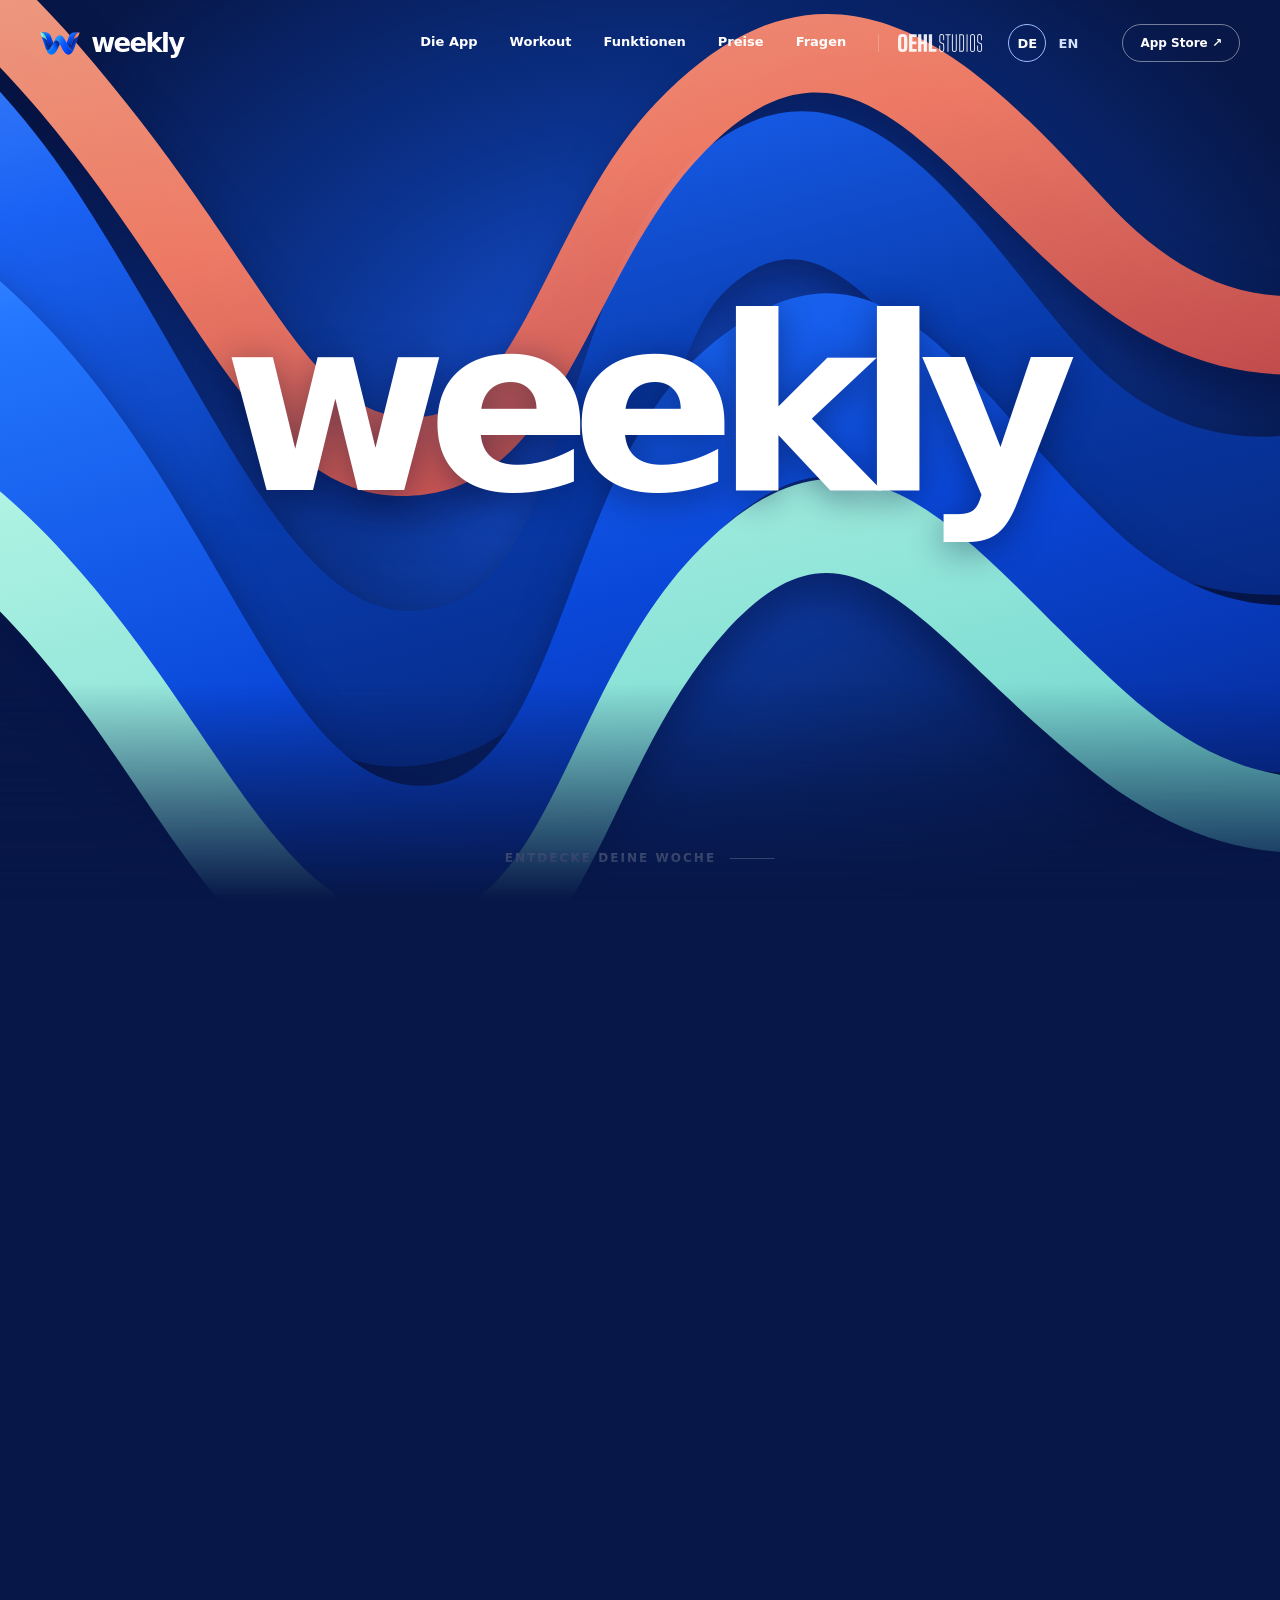
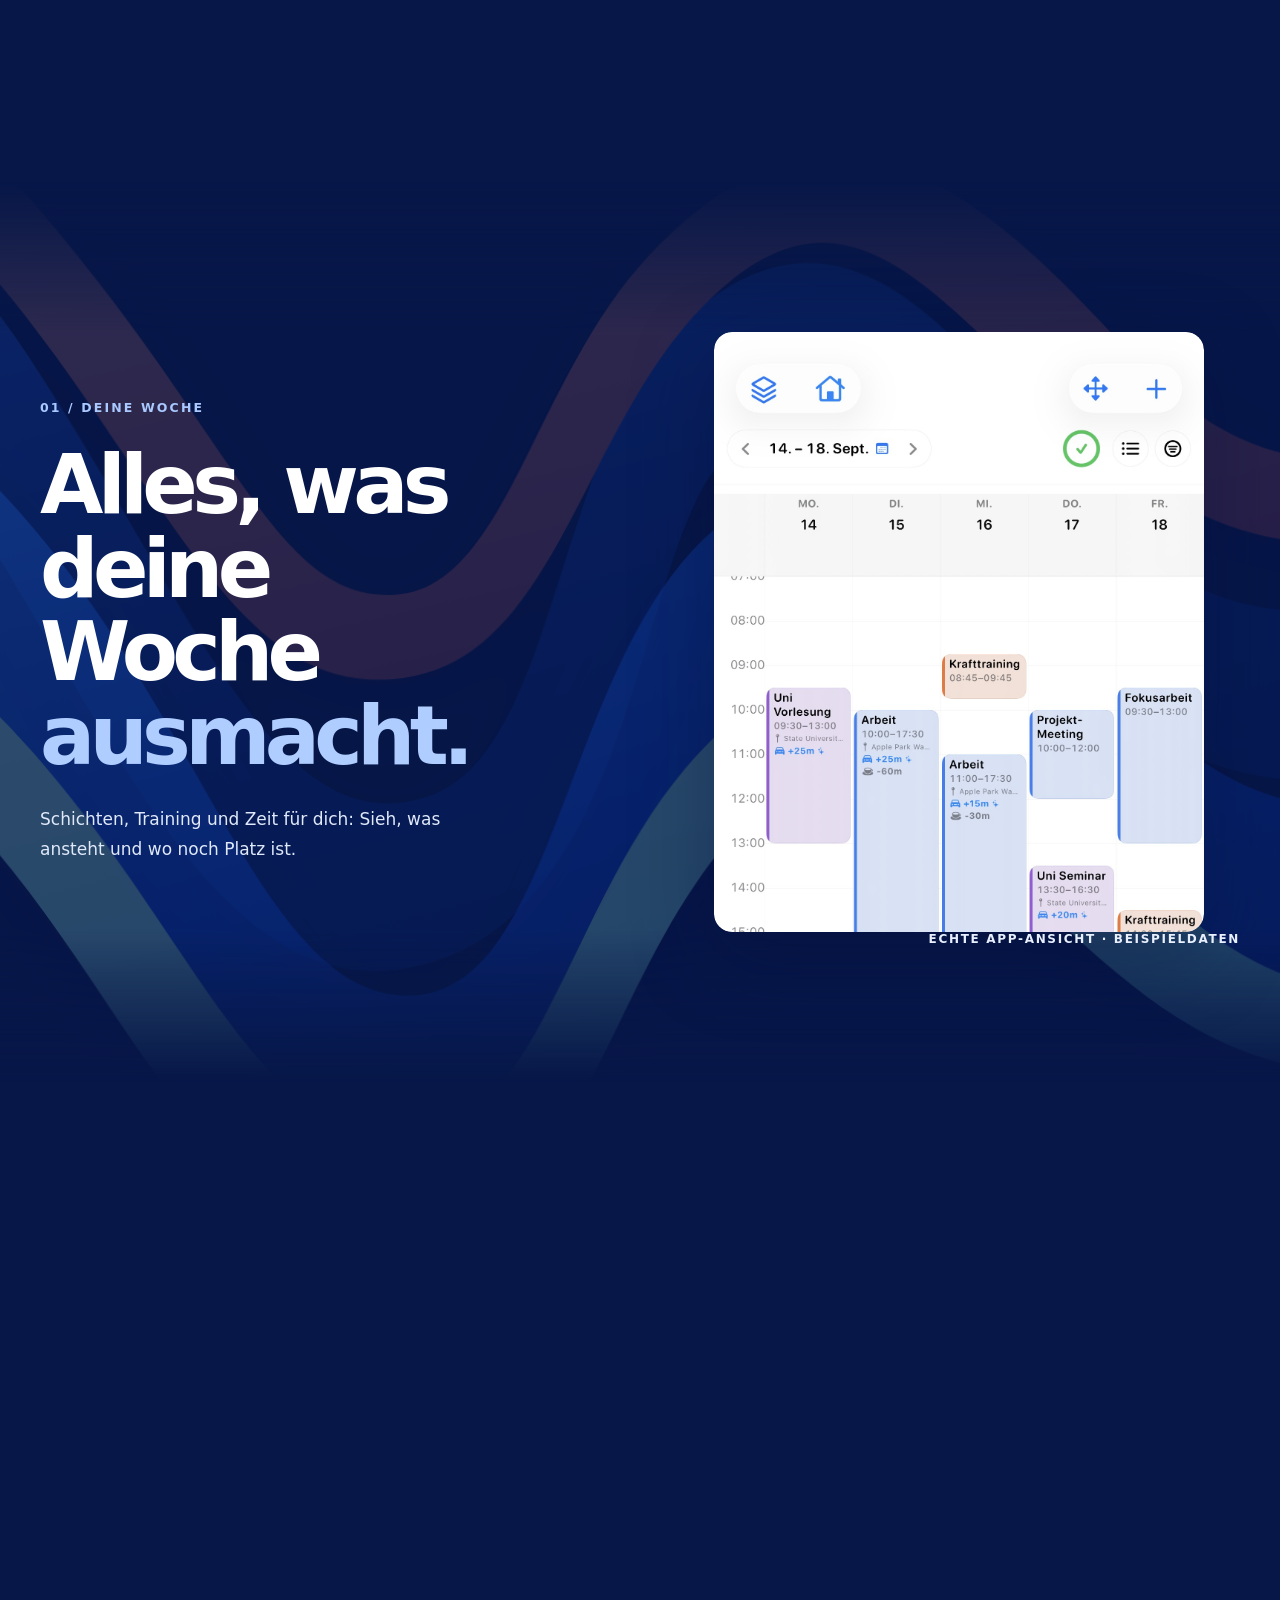
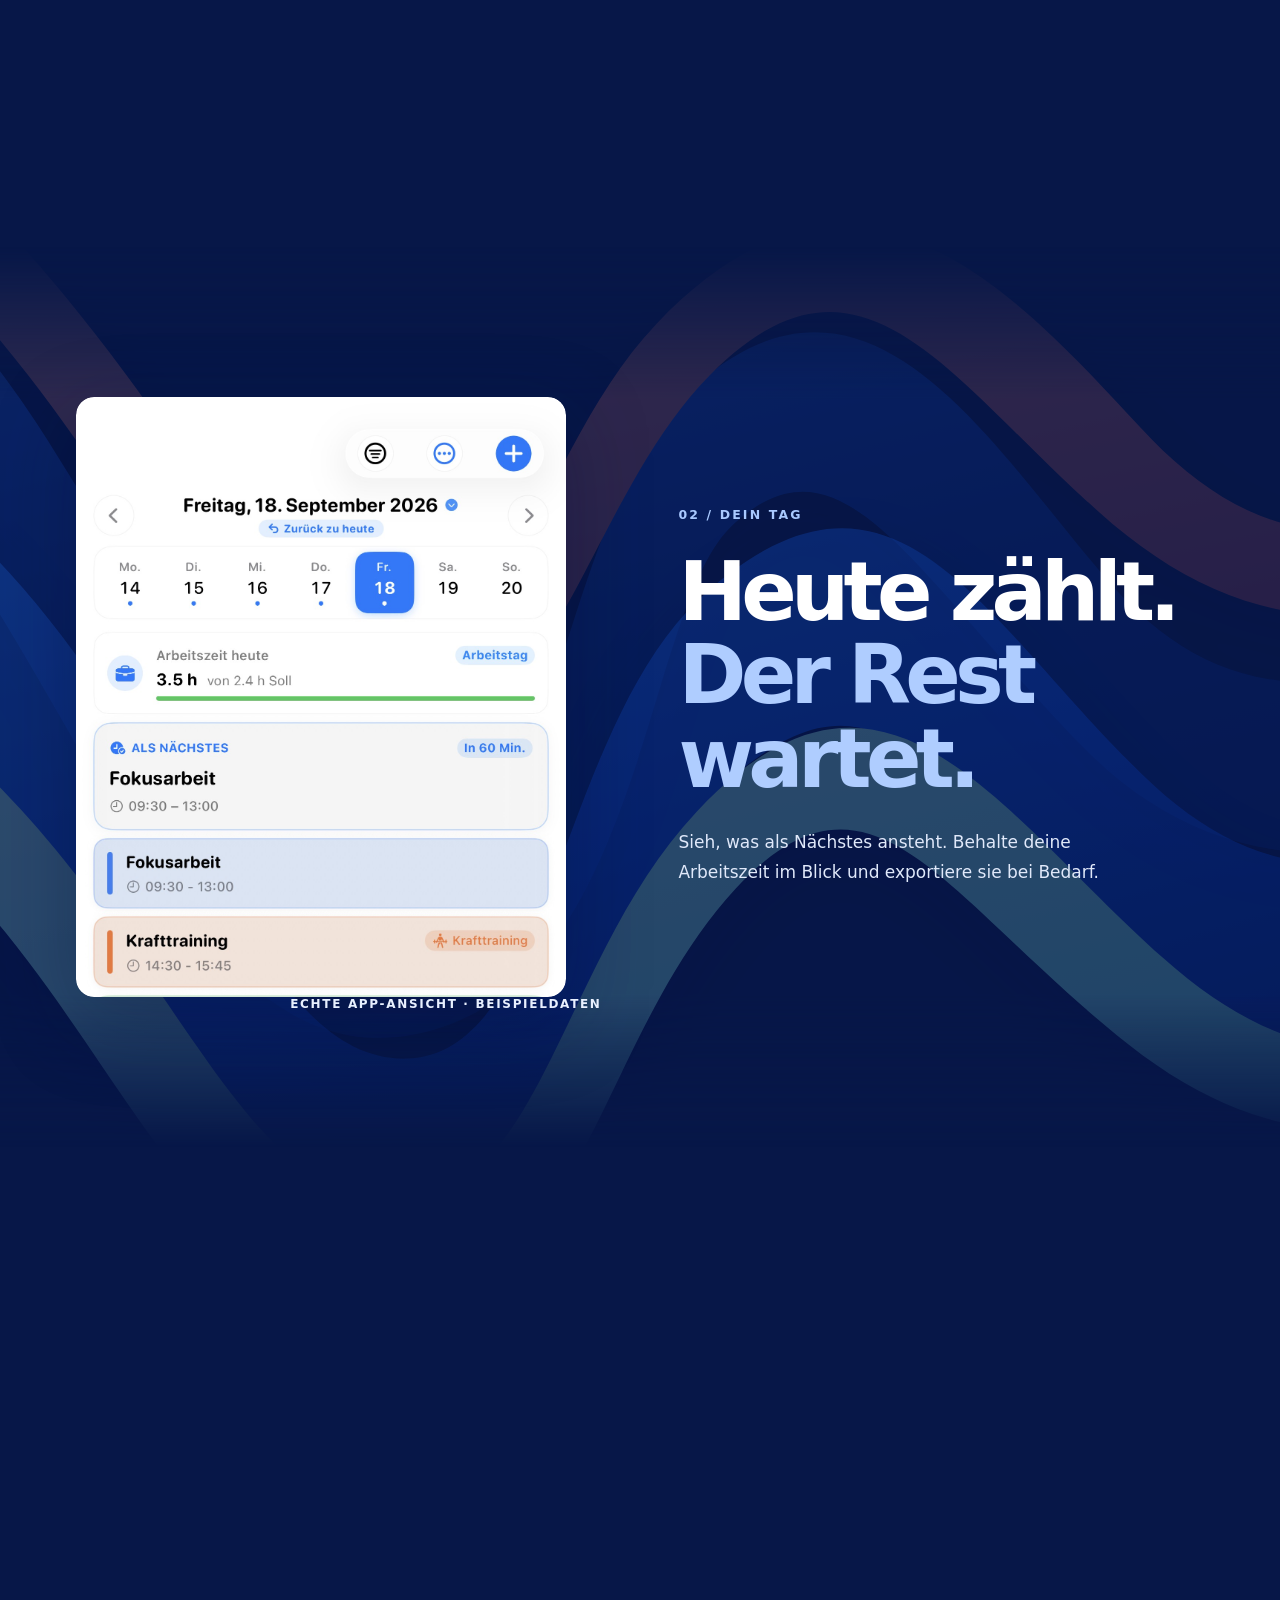
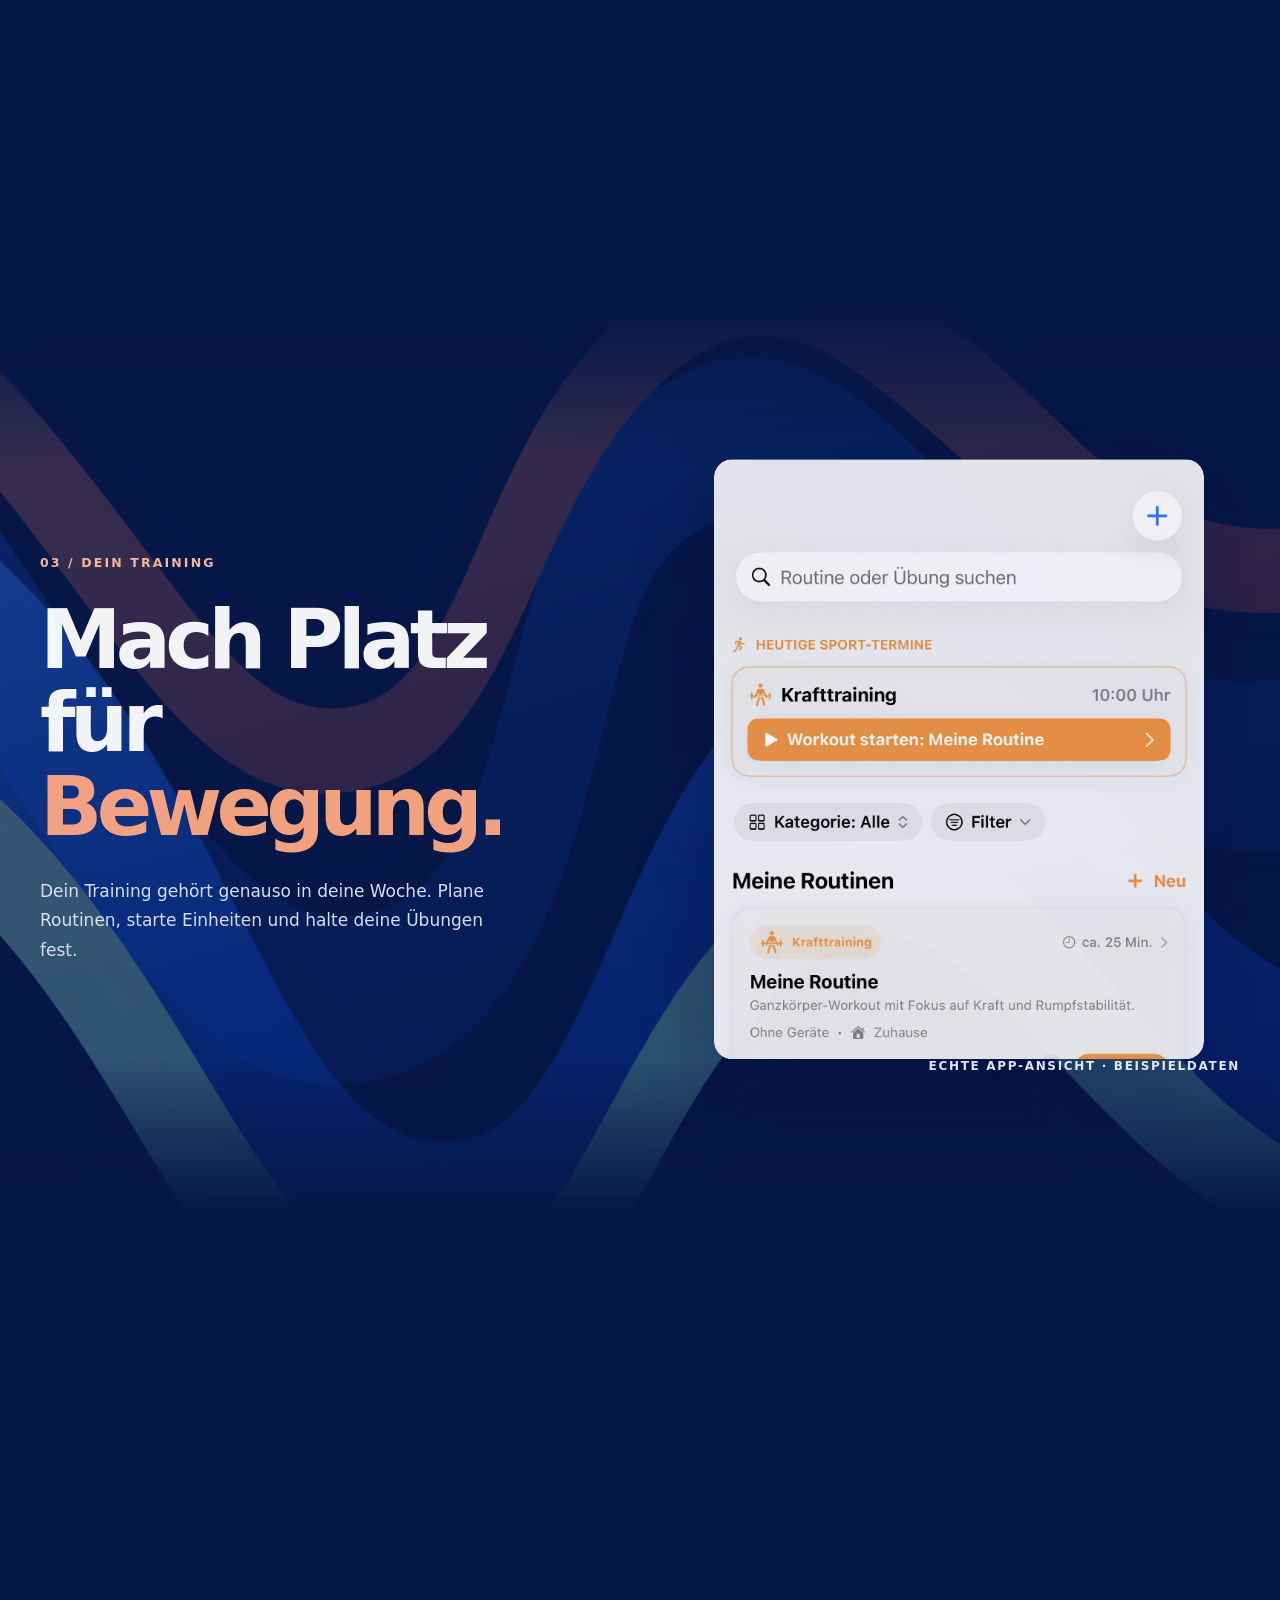
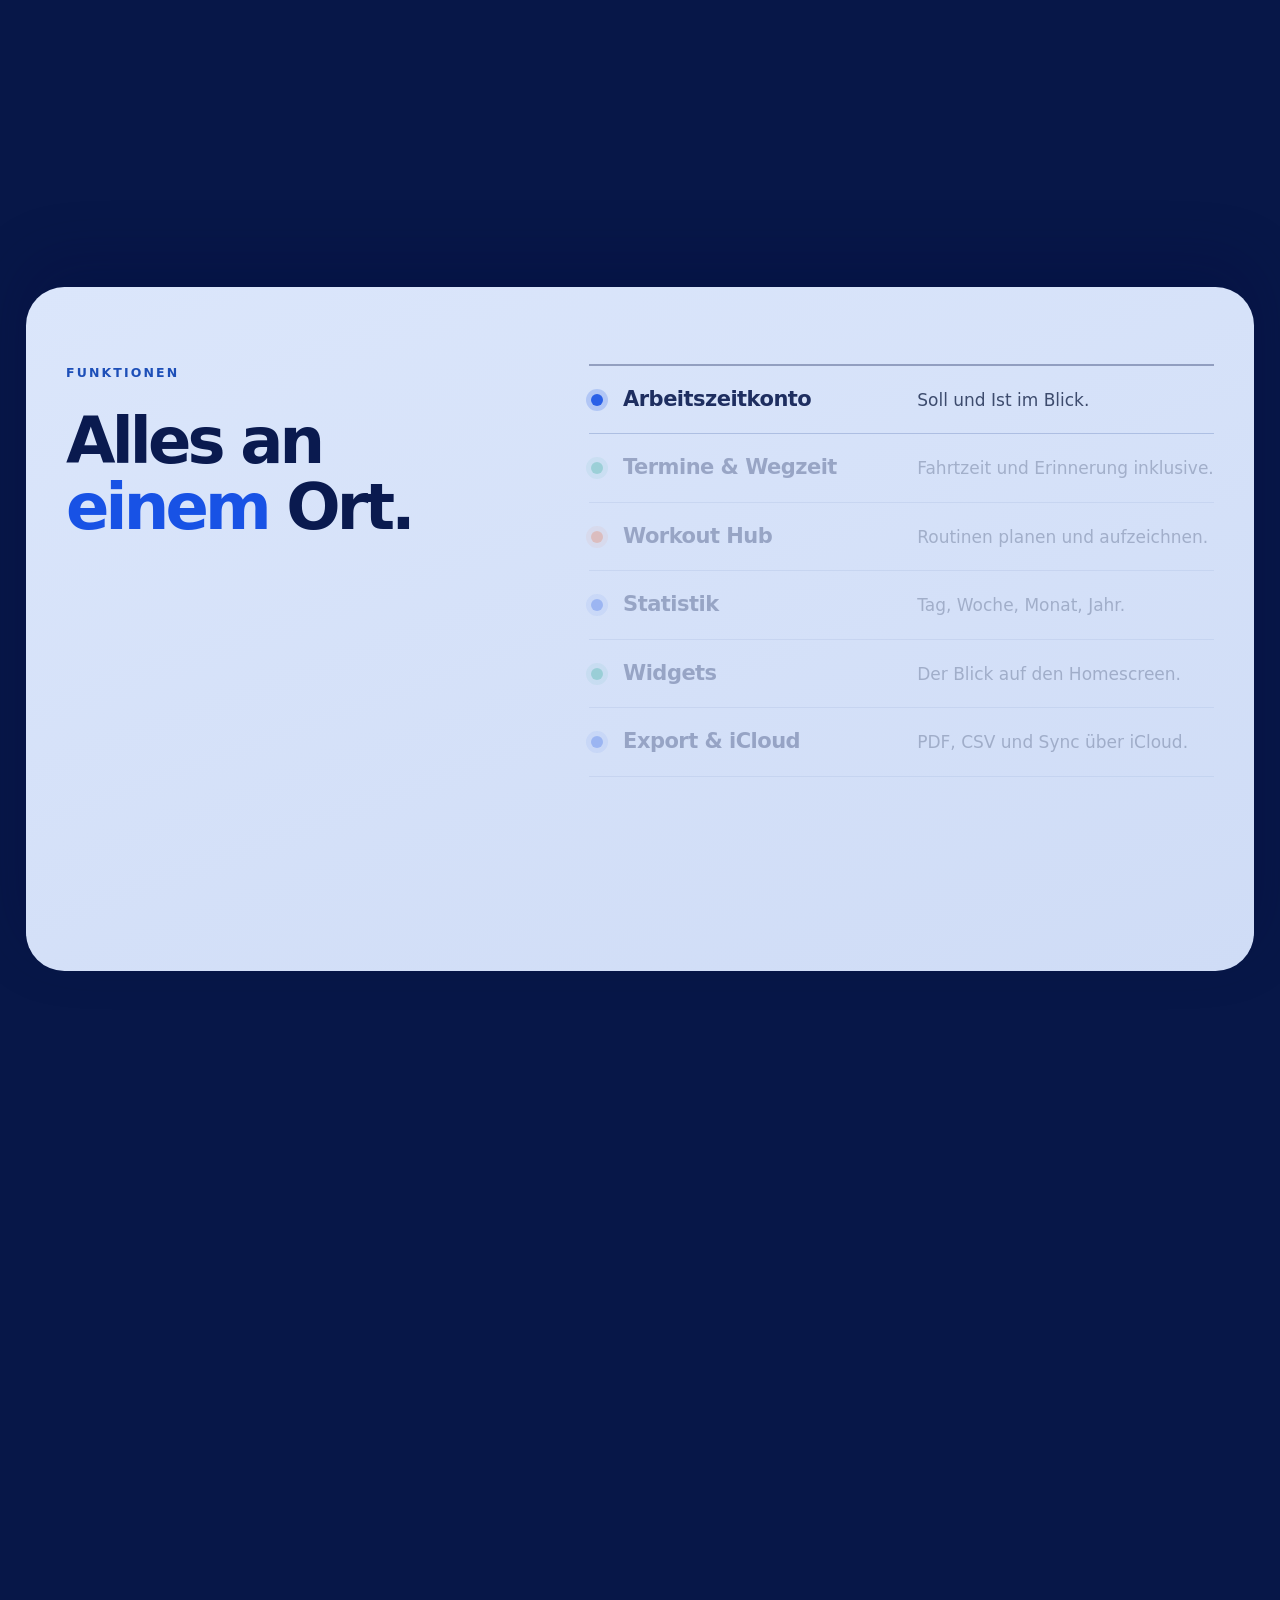
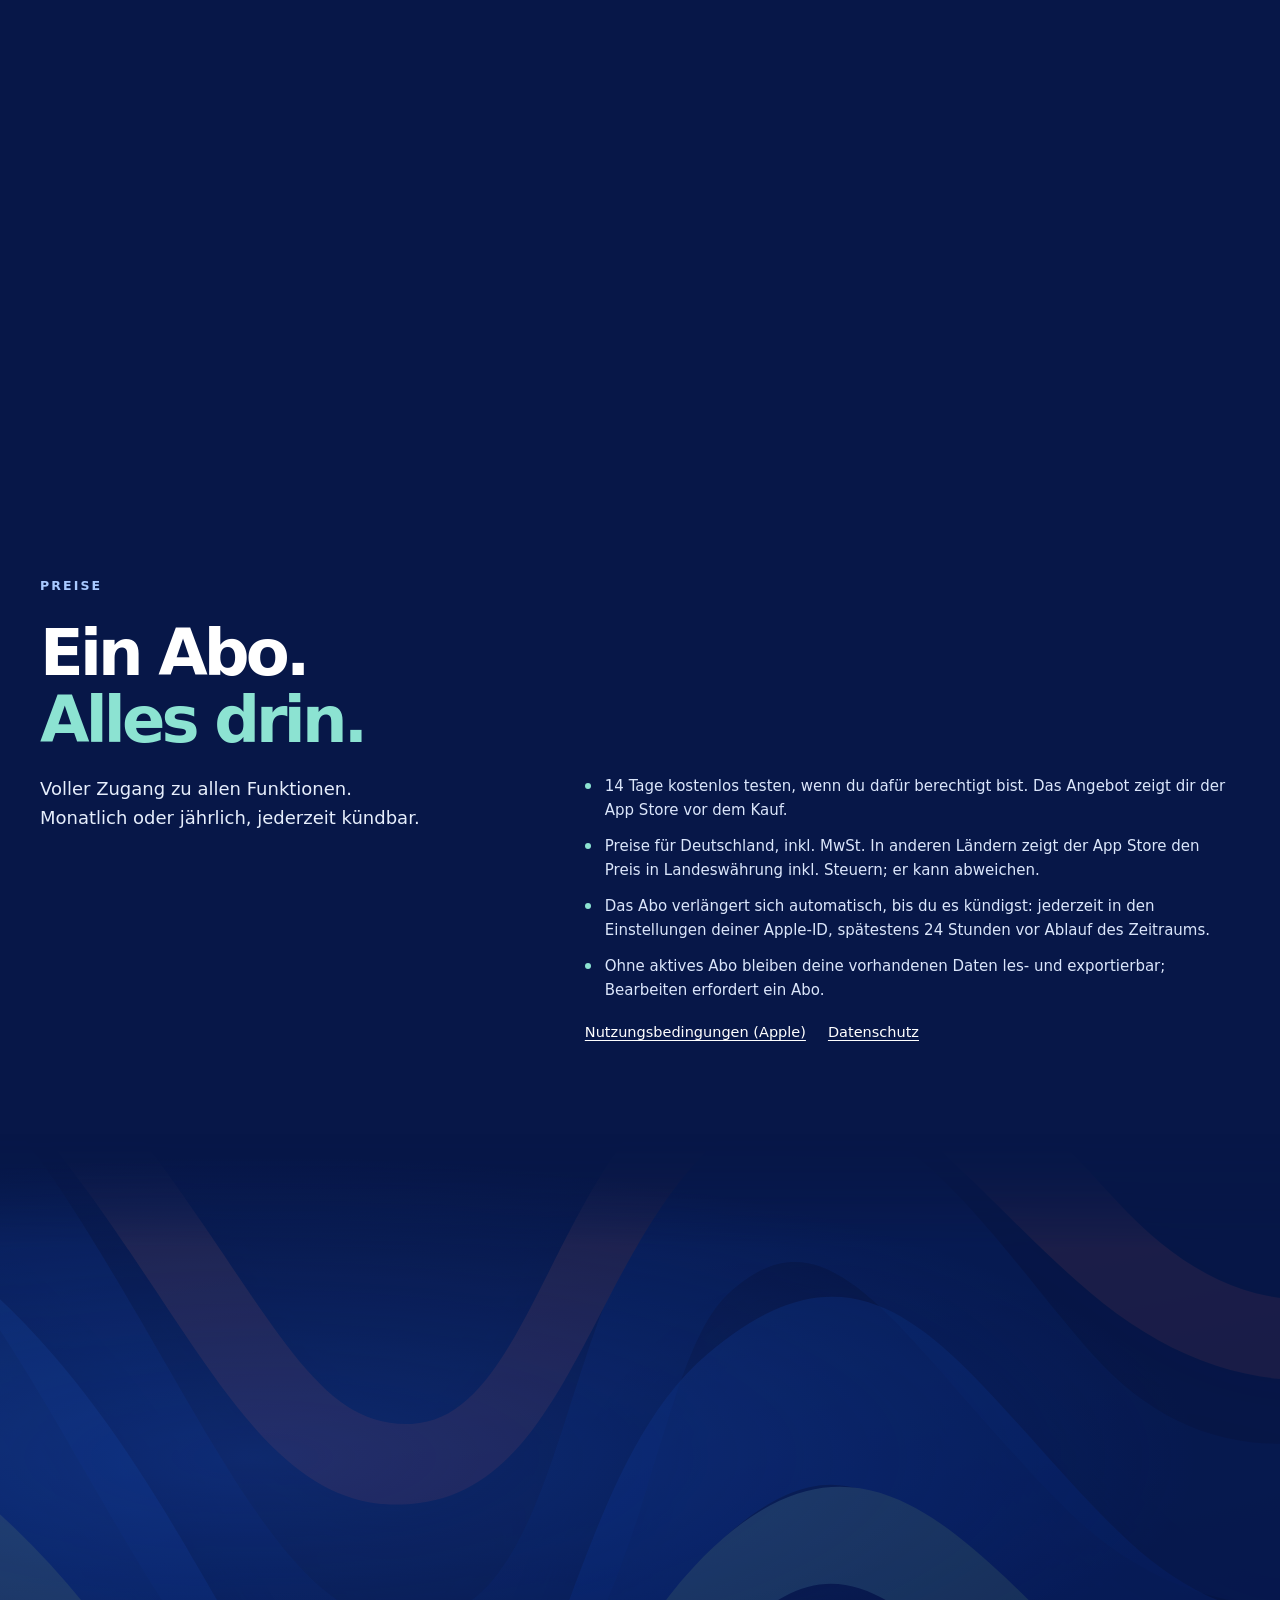
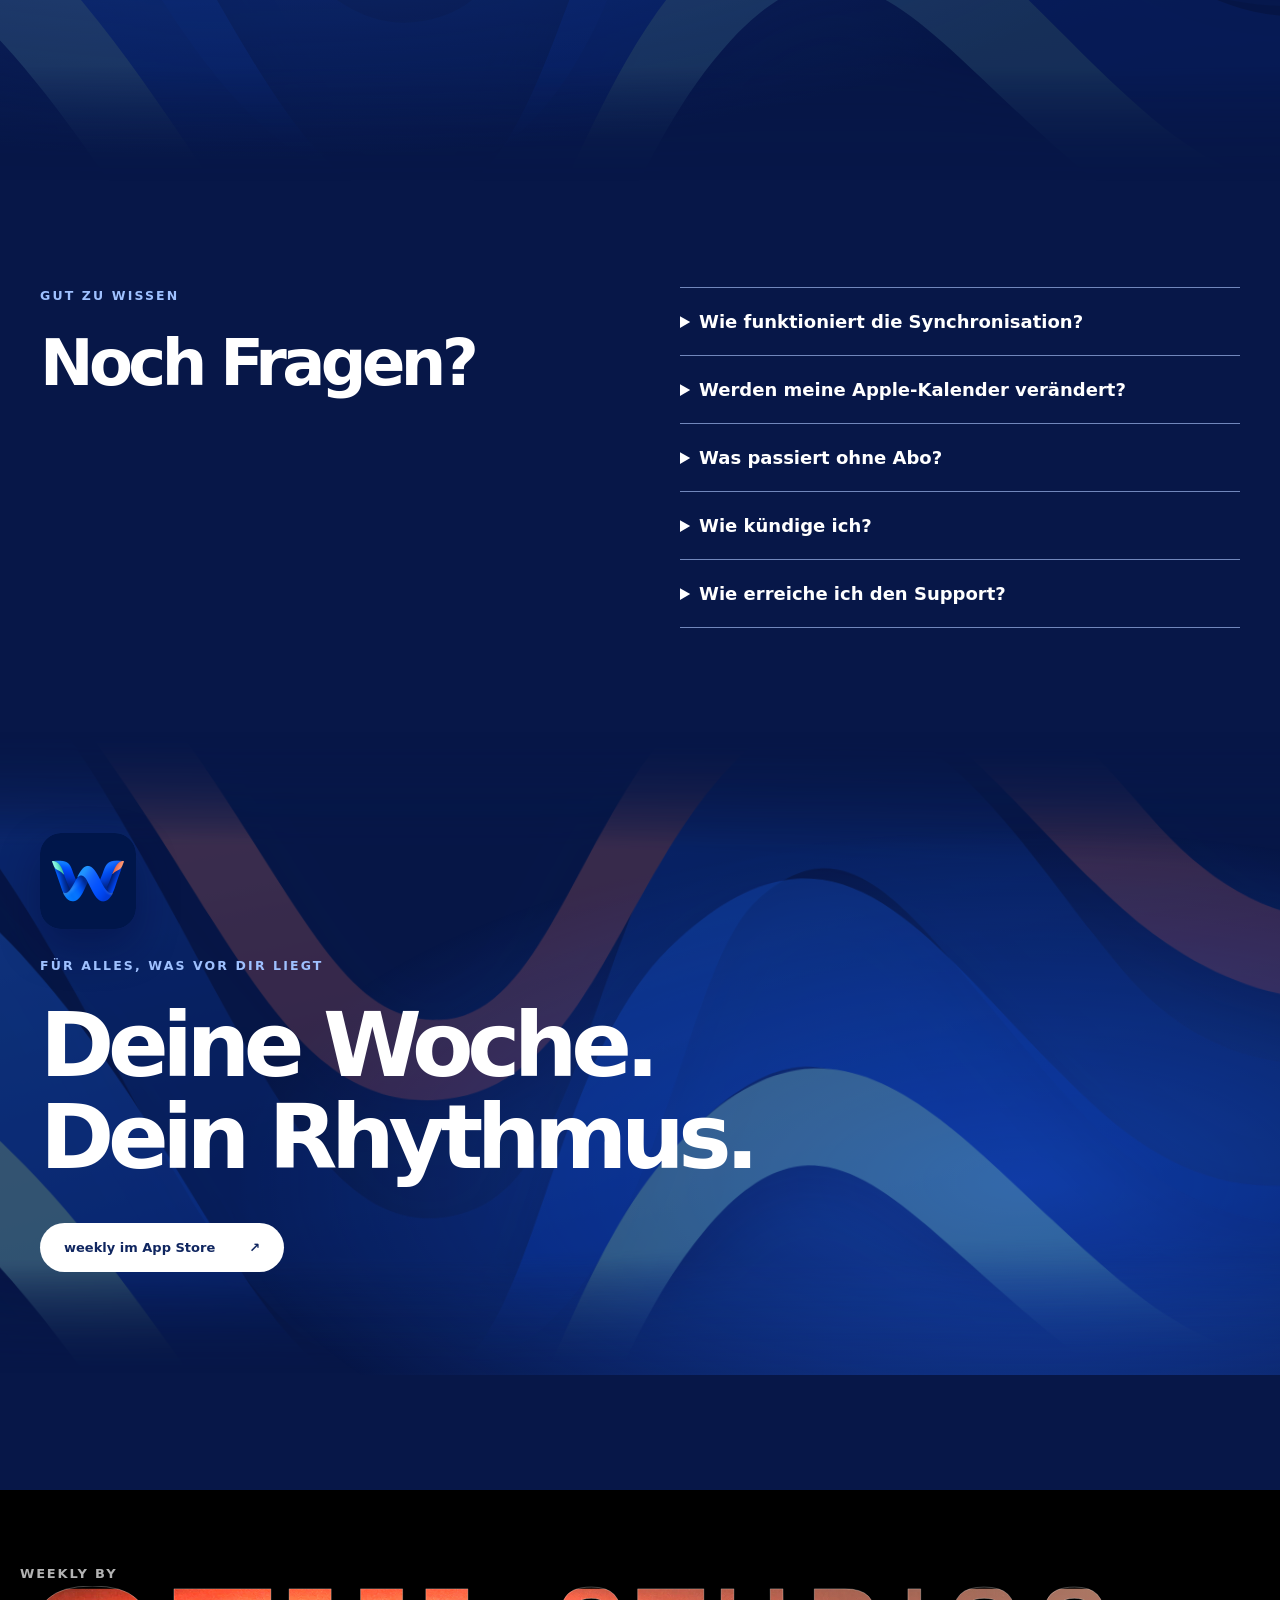
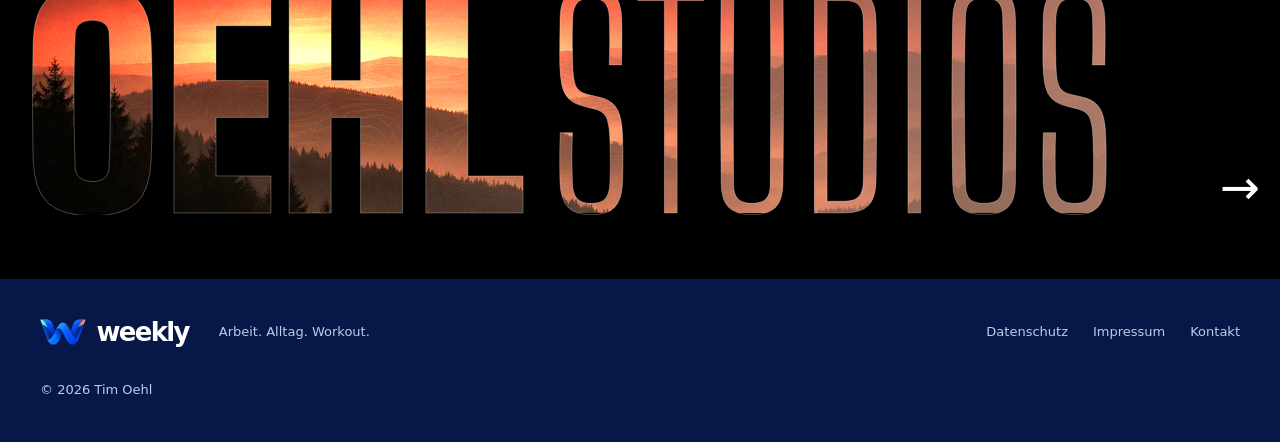
==== index.html @ faf26726 "feat(web): OEHL STUDIOS band and nav with the new wordmark and photo Co-Authored-By: Claude Sonnet 5" ====
<!doctype html>
<html lang="de">
<head>
<meta charset="utf-8"><meta name="viewport" content="width=device-width, initial-scale=1"><meta name="theme-color" content="#071748"><meta name="referrer" content="no-referrer"><meta http-equiv="Content-Security-Policy" content="default-src 'self'; script-src 'self'; style-src 'self' 'unsafe-inline'; img-src 'self'; font-src 'self'; connect-src 'none'; object-src 'none'; base-uri 'none'; form-action 'none'">
<meta name="description" content="weekly bringt Arbeit, Alltag und Workout in einen klaren Wochenüberblick.">
<title>weekly – Deine Woche. Dein Rhythmus.</title>
<meta property="og:type" content="website"><meta property="og:title" content="weekly – Work &amp; Workout in einer Woche"><meta property="og:description" content="Arbeit, Alltag und Workout in einem klaren Wochenüberblick."><meta property="og:image" content="https://toehl-lgtm.github.io/weekly-web/assets/brand/og-image.png"><meta property="og:image:width" content="1200"><meta property="og:image:height" content="630"><meta property="og:image:alt" content="weekly – Band-W und Schriftzug auf Navy"><meta property="og:site_name" content="weekly"><meta property="og:url" content="https://toehl-lgtm.github.io/weekly-web/"><meta name="twitter:card" content="summary_large_image">
<link rel="icon" href="assets/brand/favicon.svg" type="image/svg+xml"><link rel="icon" href="assets/brand/favicon-32.png" sizes="32x32" type="image/png"><link rel="apple-touch-icon" href="assets/brand/apple-touch-icon.png"><link rel="canonical" href="https://toehl-lgtm.github.io/weekly-web/"><link rel="stylesheet" href="assets/brand/style.css?v=17"><script src="assets/brand/language.js?v=6" defer></script><script src="assets/brand/motion.js?v=5" defer></script>
</head>
<body>
<a class="skip" href="#inhalt">Zum Inhalt springen</a>
<header class="nav"><a class="nav-brand" href="#start" aria-label="weekly Startseite"><img class="brand-mark" src="assets/brand/weekly-band-w.svg" alt="" width="40" height="23"><span>weekly</span></a><nav aria-label="Hauptnavigation"><a href="#woche">Die App</a><a href="#training">Workout</a><a href="#funktionen">Funktionen</a><a href="#preise">Preise</a><a href="#fragen">Fragen</a><a class="nav-studio" href="../" aria-label="OEHL STUDIOS, zur Startseite"><svg class="nav-studio-mark" viewBox="-20 -20 7852 1640" aria-hidden="true" focusable="false"><g fill="currentColor"><path d="M496 1620Q276 1620 177.5 1527Q79 1434 74 1218Q72 1120 71 1014Q70 908 70 799Q70 690 71 584Q72 478 74 380Q79 165 177.5 72.5Q276 -20 496 -20Q717 -20 813 72.5Q909 165 916 380Q920 480 922 586Q924 692 924 800.5Q924 909 922 1014.5Q920 1120 916 1218Q909 1434 813 1527Q717 1620 496 1620ZM496 1376Q555 1376 585 1349.5Q615 1323 616 1274Q621 1172 623 1050Q625 928 625 799Q625 670 623 548Q621 426 616 324Q615 276 584 250Q553 224 496 224Q439 224 407.5 250Q376 276 374 324Q370 426 367.5 548Q365 670 365 799Q365 928 367.5 1050Q370 1172 374 1274Q376 1323 407.5 1349.5Q439 1376 496 1376Z"/><path d="M1079 1600V0H1771V264H1379V654H1751V918H1379V1336H1771V1600Z"/><path d="M1901 1600V0H2201V654H2411V0H2711V1600H2411V918H2201V1600Z"/><path d="M2877 1600V0H3177V1336H3571V1600Z"/><path d="M4060.7 1612.4Q3943.3 1612.4 3891.1 1558.7Q3838.9 1504.9 3834.4 1383.2Q3833.1 1313.8 3832.6 1259.7Q3832.1 1205.7 3833 1151.1Q3833.9 1096.5 3835.9 1026.9H3923.8Q3920 1119.2 3920 1211.6Q3920 1304 3923.8 1394.2Q3926.8 1466.7 3957.8 1499.1Q3988.8 1531.5 4059.4 1531.5Q4128.3 1531.5 4157.4 1499.1Q4186.5 1466.7 4190.3 1394.2Q4193.1 1332.2 4193.6 1285.3Q4194.1 1238.3 4193.1 1188.3Q4192.1 1138.4 4190.3 1068.8Q4188.5 986 4170.7 931.6Q4153 877.2 4093.1 861.2L4003 838.5Q3933.2 821.1 3897.4 785.6Q3861.6 750.1 3848.6 690Q3835.6 630 3832.8 539.6Q3831.8 469.7 3832.9 382.3Q3834 294.8 3834.8 214Q3836.4 133.1 3858.6 83.2Q3880.8 33.3 3930 10.5Q3979.2 -12.4 4059.4 -12.4Q4171.6 -12.4 4221.6 41Q4271.5 94.3 4275.3 216Q4277.3 273.9 4276.9 359.5Q4276.5 445.1 4274.5 543.3H4185.9Q4188.9 459.1 4189.3 374.1Q4189.7 289.1 4186.7 205Q4183.7 132.5 4153.9 100.1Q4124.1 67.7 4057.4 67.7Q3987.8 67.7 3958.7 100.1Q3929.6 132.5 3925.8 205Q3922 288.2 3922.6 371.8Q3923.2 455.5 3925.8 539.6Q3927.8 640.9 3945.4 688.8Q3962.9 736.7 4025.8 752.1L4113.1 773.2Q4183.4 789.6 4218.8 826.5Q4254.3 863.4 4267.2 923.3Q4280.1 983.1 4282.1 1068.8Q4284.1 1140 4284.2 1187Q4284.3 1234 4283.8 1277.8Q4283.3 1321.6 4281.3 1383.2Q4277.5 1504.9 4225.9 1558.7Q4174.4 1612.4 4060.7 1612.4Z"/><path d="M4579.6 1600V84H4389.2V0H4861.1V84H4670.7V1600Z"/><path d="M5205.6 1612.4Q5088.9 1612.4 5037.9 1560.2Q4986.9 1507.9 4984.9 1388.4Q4981.2 1041.2 4981.2 694.1Q4981.2 347 4984.9 0H5076Q5074 231.2 5072.6 465.6Q5071.2 700.1 5071.6 933.8Q5072 1167.5 5074 1399.4Q5074 1468.9 5106 1500.2Q5138 1531.5 5205.6 1531.5Q5274.2 1531.5 5304.7 1500.2Q5335.2 1468.9 5335.2 1399.4Q5337.2 1167.5 5338.1 933.8Q5339 700.1 5338.5 465.6Q5338 231.2 5335.2 0H5426.3Q5430 347 5430 694.1Q5430 1041.2 5426.3 1388.4Q5425.3 1507.9 5373.8 1560.2Q5322.3 1612.4 5205.6 1612.4Z"/><path d="M5650.2 1600V0H5868.5Q5985.1 0 6037 53.7Q6088.9 107.4 6090.7 230Q6093.7 433.5 6094.7 616.8Q6095.7 800.2 6094.7 983.1Q6093.7 1166 6090.7 1369.3Q6088.9 1492.6 6036.6 1546.3Q5984.4 1600 5866.5 1600ZM5741.2 1516H5866.5Q5936.9 1516 5967.8 1482.8Q5998.7 1449.6 5999.7 1376.3Q6001.7 1231.7 6002.6 1087.7Q6003.5 943.6 6003.5 799.6Q6003.5 655.6 6002.6 511.6Q6001.7 367.5 5999.7 222.9Q5998.7 149.6 5967.9 116.8Q5937.1 84 5868.5 84H5741.2Z"/><path d="M6318.2 1600V0H6409.2V1600Z"/><path d="M6861.8 1612.4Q6742.7 1612.4 6691.3 1560.2Q6639.9 1507.9 6637.9 1388.4Q6634.9 1233.5 6633.4 1088.4Q6631.9 943.4 6631.9 800.6Q6631.9 657.8 6633.4 512.8Q6634.9 367.7 6637.9 212.8Q6639.9 92.1 6691.3 39.8Q6742.7 -12.4 6861.8 -12.4Q6981.1 -12.4 7033 39.8Q7084.9 92.1 7085.7 212.8Q7087.7 367.7 7089 513.2Q7090.3 658.6 7090.3 801Q7090.3 943.4 7089 1088.4Q7087.7 1233.5 7085.7 1388.4Q7084.9 1507.9 7033 1560.2Q6981.1 1612.4 6861.8 1612.4ZM6861.8 1531.5Q6933.7 1531.5 6963.7 1502.2Q6993.7 1472.9 6994.7 1399.4Q6998.7 1240.7 7000.1 1090.9Q7001.5 941.1 7001.5 794.8Q7001.5 648.5 6999.5 501.4Q6997.5 354.3 6994.7 201.8Q6993.7 127.1 6963.7 97.4Q6933.7 67.7 6861.8 67.7Q6790.7 67.7 6760.8 97.4Q6731 127.1 6729 201.8Q6725 354.3 6723.1 501.4Q6721.2 648.5 6721.6 794.8Q6722 941.1 6724 1090.9Q6726 1240.7 6729 1399.4Q6731 1472.9 6760.8 1502.2Q6790.7 1531.5 6861.8 1531.5Z"/><path d="M7509.7 1612.4Q7392.3 1612.4 7340.1 1558.7Q7287.9 1504.9 7283.4 1383.2Q7282.1 1313.8 7281.6 1259.7Q7281.1 1205.7 7282 1151.1Q7282.9 1096.5 7284.9 1026.9H7372.8Q7369 1119.2 7369 1211.6Q7369 1304 7372.8 1394.2Q7375.8 1466.7 7406.8 1499.1Q7437.8 1531.5 7508.4 1531.5Q7577.3 1531.5 7606.4 1499.1Q7635.5 1466.7 7639.3 1394.2Q7642.1 1332.2 7642.6 1285.3Q7643.1 1238.3 7642.1 1188.3Q7641.1 1138.4 7639.3 1068.8Q7637.5 986 7619.7 931.6Q7602 877.2 7542.1 861.2L7452 838.5Q7382.2 821.1 7346.4 785.6Q7310.6 750.1 7297.6 690Q7284.6 630 7281.8 539.6Q7280.8 469.7 7281.9 382.3Q7283 294.8 7283.8 214Q7285.4 133.1 7307.6 83.2Q7329.8 33.3 7379 10.5Q7428.2 -12.4 7508.4 -12.4Q7620.6 -12.4 7670.6 41Q7720.5 94.3 7724.3 216Q7726.3 273.9 7725.9 359.5Q7725.5 445.1 7723.5 543.3H7634.9Q7637.9 459.1 7638.3 374.1Q7638.7 289.1 7635.7 205Q7632.7 132.5 7602.9 100.1Q7573.1 67.7 7506.4 67.7Q7436.8 67.7 7407.7 100.1Q7378.6 132.5 7374.8 205Q7371 288.2 7371.6 371.8Q7372.2 455.5 7374.8 539.6Q7376.8 640.9 7394.4 688.8Q7411.9 736.7 7474.8 752.1L7562.1 773.2Q7632.4 789.6 7667.8 826.5Q7703.3 863.4 7716.2 923.3Q7729.1 983.1 7731.1 1068.8Q7733.1 1140 7733.2 1187Q7733.3 1234 7732.8 1277.8Q7732.3 1321.6 7730.3 1383.2Q7726.5 1504.9 7674.9 1558.7Q7623.4 1612.4 7509.7 1612.4Z"/></g></svg></a></nav><div class="lang-picker" role="group" aria-label="Sprache / Language"><button type="button" data-lang="de" aria-pressed="true">DE</button><button type="button" data-lang="en" aria-pressed="false">EN</button></div><a class="nav-store" href="https://apps.apple.com/us/app/weekly-work-workout/id6808738681">App Store <span aria-hidden="true">↗</span></a></header>
<main id="inhalt">
  <section class="intro-scene" id="start" aria-labelledby="intro-title">
    <div class="intro-sticky">
      <div class="ambient" aria-hidden="true"></div>
      <div class="ribbon-field" aria-hidden="true">
        <svg class="ribbon-layer ribbon-back" viewBox="0 0 1600 1000" preserveAspectRatio="xMidYMid slice">
          <defs><linearGradient id="deep" x1=".1" y1="0" x2=".9" y2="1"><stop stop-color="#589aff"/><stop offset=".3" stop-color="#1a62f4"/><stop offset=".57" stop-color="#083bac"/><stop offset="1" stop-color="#061e69"/></linearGradient><linearGradient id="coral" x1="0" y1="0" x2=".8" y2="1"><stop stop-color="#ffc1a3"/><stop offset=".55" stop-color="#ff8266"/><stop offset="1" stop-color="#be3e44"/></linearGradient></defs>
          <path d="M-330 180 C-70 -50 165 45 320 281 C450 481 514 670 633 633 C743 600 735 346 846 251 C986 130 1083 309 1178 415 C1300 550 1480 511 1810 200 L1830 331 C1518 650 1299 691 1150 538 C1013 397 959 282 872 365 C805 430 802 710 643 762 C464 823 378 551 247 365 C104 159 -77 96 -320 324 Z" fill="url(#deep)"/>
          <path d="M-270 64 C-27 -108 161 -30 320 154 C484 343 514 477 610 472 C698 468 721 301 813 204 C971 37 1098 179 1197 286 C1324 424 1471 409 1770 87 L1802 142 C1511 470 1323 496 1164 353 C1042 244 974 124 855 245 C758 344 737 523 616 538 C478 556 430 377 282 205 C130 28 -38 -37 -270 137 Z" fill="url(#coral)" opacity=".93"/>
        </svg>
        <svg class="ribbon-layer ribbon-front" viewBox="0 0 1600 1000" preserveAspectRatio="xMidYMid slice">
          <defs><linearGradient id="blue" x1="0" y1="0" x2=".95" y2="1"><stop stop-color="#7ab2ff"/><stop offset=".24" stop-color="#2477ff"/><stop offset=".54" stop-color="#0a48da"/><stop offset=".78" stop-color="#062e9f"/><stop offset="1" stop-color="#0c1b69"/></linearGradient><linearGradient id="mint" x1="0" y1="0" x2="1" y2="1"><stop stop-color="#c9ffed"/><stop offset="1" stop-color="#4ec6c1"/></linearGradient></defs>
          <path d="M-320 413 C-60 173 147 234 300 402 C450 567 499 790 615 787 C733 784 734 517 856 414 C1003 288 1070 436 1198 561 C1350 710 1503 622 1820 345 L1830 506 C1520 789 1334 846 1165 693 C1040 581 998 461 879 559 C791 632 794 872 633 925 C462 982 390 690 245 534 C98 376 -82 366 -320 565 Z" fill="url(#blue)"/>
          <path d="M-294 600 C-71 404 123 408 278 558 C427 701 482 893 598 901 C722 909 734 709 845 591 C994 433 1084 591 1215 707 C1374 849 1516 784 1800 517 L1817 558 C1545 843 1363 914 1188 776 C1041 660 985 535 876 652 C763 775 761 966 608 970 C437 975 396 781 249 634 C93 478 -68 474 -294 670 Z" fill="url(#mint)"/>
        </svg>
      </div>
      <h1 id="intro-title" class="hero-word">weekly</h1>
      <div class="intro-message"><p class="kicker">ARBEIT · ALLTAG · WORKOUT</p><h2>Deine Woche.<br><span>Dein Rhythmus.</span></h2><p>Für alles, was deinen Alltag ausmacht.</p><a href="#woche" class="intro-link">weekly entdecken <span aria-hidden="true">↓</span></a></div>
      <div class="scroll-cue" aria-hidden="true"><span>ENTDECKE DEINE WOCHE</span><i></i></div>
    </div>
  </section>
  <section class="story-chapter story-week" id="woche" aria-labelledby="woche-title"><div class="story-stage"><div class="stage-ribbons" aria-hidden="true"><svg class="stage-band stage-band-a" viewBox="0 0 1600 1000" preserveAspectRatio="xMidYMid slice"><path d="M-330 180 C-70 -50 165 45 320 281 C450 481 514 670 633 633 C743 600 735 346 846 251 C986 130 1083 309 1178 415 C1300 550 1480 511 1810 200 L1830 331 C1518 650 1299 691 1150 538 C1013 397 959 282 872 365 C805 430 802 710 643 762 C464 823 378 551 247 365 C104 159 -77 96 -320 324 Z" fill="url(#deep)"/><path d="M-270 64 C-27 -108 161 -30 320 154 C484 343 514 477 610 472 C698 468 721 301 813 204 C971 37 1098 179 1197 286 C1324 424 1471 409 1770 87 L1802 142 C1511 470 1323 496 1164 353 C1042 244 974 124 855 245 C758 344 737 523 616 538 C478 556 430 377 282 205 C130 28 -38 -37 -270 137 Z" fill="url(#coral)"/></svg><svg class="stage-band stage-band-b" viewBox="0 0 1600 1000" preserveAspectRatio="xMidYMid slice"><path d="M-320 413 C-60 173 147 234 300 402 C450 567 499 790 615 787 C733 784 734 517 856 414 C1003 288 1070 436 1198 561 C1350 710 1503 622 1820 345 L1830 506 C1520 789 1334 846 1165 693 C1040 581 998 461 879 559 C791 632 794 872 633 925 C462 982 390 690 245 534 C98 376 -82 366 -320 565 Z" fill="url(#blue)"/><path d="M-294 600 C-71 404 123 408 278 558 C427 701 482 893 598 901 C722 909 734 709 845 591 C994 433 1084 591 1215 707 C1374 849 1516 784 1800 517 L1817 558 C1545 843 1363 914 1188 776 C1041 660 985 535 876 652 C763 775 761 966 608 970 C437 975 396 781 249 634 C93 478 -68 474 -294 670 Z" fill="url(#mint)"/></svg></div><div class="stage-layout wrap"><div class="chapter-copy"><p class="eyebrow">01 / DEINE WOCHE</p><h2 id="woche-title">Alles, was deine<br>Woche <em>ausmacht.</em></h2><p>Schichten, Training und Zeit für dich: Sieh, was ansteht und wo noch Platz ist.</p></div><div class="chapter-screen"><div class="screen-image screen-week"><img src="assets/img/weekly-week-de.jpg" width="1320" height="2868" alt="weekly-Wochenansicht mit beispielhaften Terminen" loading="lazy"></div><p class="screen-caption">ECHTE APP-ANSICHT · BEISPIELDATEN</p></div></div></div></section>
  <section class="story-chapter story-day" id="tag" aria-labelledby="tag-title"><div class="story-stage"><div class="stage-ribbons" aria-hidden="true"><svg class="stage-band stage-band-a" viewBox="0 0 1600 1000" preserveAspectRatio="xMidYMid slice"><path d="M-330 180 C-70 -50 165 45 320 281 C450 481 514 670 633 633 C743 600 735 346 846 251 C986 130 1083 309 1178 415 C1300 550 1480 511 1810 200 L1830 331 C1518 650 1299 691 1150 538 C1013 397 959 282 872 365 C805 430 802 710 643 762 C464 823 378 551 247 365 C104 159 -77 96 -320 324 Z" fill="url(#deep)"/><path d="M-270 64 C-27 -108 161 -30 320 154 C484 343 514 477 610 472 C698 468 721 301 813 204 C971 37 1098 179 1197 286 C1324 424 1471 409 1770 87 L1802 142 C1511 470 1323 496 1164 353 C1042 244 974 124 855 245 C758 344 737 523 616 538 C478 556 430 377 282 205 C130 28 -38 -37 -270 137 Z" fill="url(#coral)"/></svg><svg class="stage-band stage-band-b" viewBox="0 0 1600 1000" preserveAspectRatio="xMidYMid slice"><path d="M-320 413 C-60 173 147 234 300 402 C450 567 499 790 615 787 C733 784 734 517 856 414 C1003 288 1070 436 1198 561 C1350 710 1503 622 1820 345 L1830 506 C1520 789 1334 846 1165 693 C1040 581 998 461 879 559 C791 632 794 872 633 925 C462 982 390 690 245 534 C98 376 -82 366 -320 565 Z" fill="url(#blue)"/><path d="M-294 600 C-71 404 123 408 278 558 C427 701 482 893 598 901 C722 909 734 709 845 591 C994 433 1084 591 1215 707 C1374 849 1516 784 1800 517 L1817 558 C1545 843 1363 914 1188 776 C1041 660 985 535 876 652 C763 775 761 966 608 970 C437 975 396 781 249 634 C93 478 -68 474 -294 670 Z" fill="url(#mint)"/></svg></div><div class="stage-layout wrap"><div class="chapter-copy"><p class="eyebrow">02 / DEIN TAG</p><h2 id="tag-title">Heute zählt.<br><em>Der Rest wartet.</em></h2><p>Sieh, was als Nächstes ansteht. Behalte deine Arbeitszeit im Blick und exportiere sie bei Bedarf.</p></div><div class="chapter-screen"><div class="screen-image screen-day"><img src="assets/img/weekly-today-de.jpg" width="1320" height="2868" alt="weekly-Tagesansicht mit Terminen und Arbeitszeit" loading="lazy"></div><p class="screen-caption">ECHTE APP-ANSICHT · BEISPIELDATEN</p></div></div></div></section>
  <section class="story-chapter story-workout" id="training" aria-labelledby="training-title"><div class="story-stage"><div class="stage-ribbons" aria-hidden="true"><svg class="stage-band stage-band-a" viewBox="0 0 1600 1000" preserveAspectRatio="xMidYMid slice"><path d="M-330 180 C-70 -50 165 45 320 281 C450 481 514 670 633 633 C743 600 735 346 846 251 C986 130 1083 309 1178 415 C1300 550 1480 511 1810 200 L1830 331 C1518 650 1299 691 1150 538 C1013 397 959 282 872 365 C805 430 802 710 643 762 C464 823 378 551 247 365 C104 159 -77 96 -320 324 Z" fill="url(#deep)"/><path d="M-270 64 C-27 -108 161 -30 320 154 C484 343 514 477 610 472 C698 468 721 301 813 204 C971 37 1098 179 1197 286 C1324 424 1471 409 1770 87 L1802 142 C1511 470 1323 496 1164 353 C1042 244 974 124 855 245 C758 344 737 523 616 538 C478 556 430 377 282 205 C130 28 -38 -37 -270 137 Z" fill="url(#coral)"/></svg><svg class="stage-band stage-band-b" viewBox="0 0 1600 1000" preserveAspectRatio="xMidYMid slice"><path d="M-320 413 C-60 173 147 234 300 402 C450 567 499 790 615 787 C733 784 734 517 856 414 C1003 288 1070 436 1198 561 C1350 710 1503 622 1820 345 L1830 506 C1520 789 1334 846 1165 693 C1040 581 998 461 879 559 C791 632 794 872 633 925 C462 982 390 690 245 534 C98 376 -82 366 -320 565 Z" fill="url(#blue)"/><path d="M-294 600 C-71 404 123 408 278 558 C427 701 482 893 598 901 C722 909 734 709 845 591 C994 433 1084 591 1215 707 C1374 849 1516 784 1800 517 L1817 558 C1545 843 1363 914 1188 776 C1041 660 985 535 876 652 C763 775 761 966 608 970 C437 975 396 781 249 634 C93 478 -68 474 -294 670 Z" fill="url(#mint)"/></svg></div><div class="stage-layout wrap"><div class="chapter-copy"><p class="eyebrow">03 / DEIN TRAINING</p><h2 id="training-title">Mach Platz für<br><em>Bewegung.</em></h2><p>Dein Training gehört genauso in deine Woche. Plane Routinen, starte Einheiten und halte deine Übungen fest.</p></div><div class="chapter-screen"><div class="screen-image screen-workout"><img src="assets/img/weekly-workout-de.jpg" width="1320" height="2868" alt="weekly-Workout-Bereich mit beispielhaften Routinen" loading="lazy"></div><p class="screen-caption">ECHTE APP-ANSICHT · BEISPIELDATEN</p></div></div></div></section>
  <div class="features-track" id="funktionen"><section class="features" aria-labelledby="funktionen-title"><div class="wrap features-layout"><div class="features-head"><p class="eyebrow">FUNKTIONEN</p><h2 id="funktionen-title">Alles an <em>einem</em> Ort.</h2></div><ul class="feature-list reveal"><li class="feature feature-blue"><h3>Arbeitszeitkonto</h3><p>Soll und Ist im Blick.</p></li><li class="feature feature-mint"><h3>Termine &amp; Wegzeit</h3><p>Fahrtzeit und Erinnerung inklusive.</p></li><li class="feature feature-orange"><h3>Workout Hub</h3><p>Routinen planen und aufzeichnen.</p></li><li class="feature feature-blue"><h3>Statistik</h3><p>Tag, Woche, Monat, Jahr.</p></li><li class="feature feature-mint"><h3>Widgets</h3><p>Der Blick auf den Homescreen.</p></li><li class="feature feature-blue"><h3>Export &amp; iCloud</h3><p>PDF, CSV und Sync über iCloud.</p></li></ul></div></section></div>
  <!-- Prices: 0.99 EUR/month, 8.99 EUR/year (DE), 14-day intro offer; owner confirmed in App Store Connect on 2026-11-08. Update here and in assets/brand/language.js when they change. -->
  <section class="pricing section-pad" id="preise" aria-labelledby="preise-title"><div class="wrap pricing-layout"><div class="pricing-head"><p class="eyebrow">PREISE</p><h2 id="preise-title">Ein Abo.<br><em>Alles drin.</em></h2><p class="pricing-lead">Voller Zugang zu allen Funktionen. Monatlich oder jährlich, jederzeit kündbar.</p></div><div class="pricing-body"><div class="plans reveal"><div class="plan"><p class="plan-name">Monatlich</p><p class="plan-price"><strong>0,99&nbsp;€</strong><span>pro Monat</span></p></div><div class="plan plan-best"><p class="plan-name">Jährlich<span class="plan-badge">ca. 24&nbsp;% sparen</span></p><p class="plan-price"><strong>8,99&nbsp;€</strong><span>pro Jahr</span></p></div></div><ul class="price-notes"><li>14 Tage kostenlos testen, wenn du dafür berechtigt bist. Das Angebot zeigt dir der App Store vor dem Kauf.</li><li>Preise für Deutschland, inkl. MwSt. In anderen Ländern zeigt der App Store den Preis in Landeswährung inkl. Steuern; er kann abweichen.</li><li>Das Abo verlängert sich automatisch, bis du es kündigst: jederzeit in den Einstellungen deiner Apple-ID, spätestens 24 Stunden vor Ablauf des Zeitraums.</li><li>Ohne aktives Abo bleiben deine vorhandenen Daten les- und exportierbar; Bearbeiten erfordert ein Abo.</li></ul><p class="price-links"><a href="https://www.apple.com/legal/internet-services/itunes/dev/stdeula/">Nutzungsbedingungen (Apple)</a><a href="privacy.html">Datenschutz</a></p></div></div></section>
  <section class="privacy section-pad band-section"><div class="story-ribbons" aria-hidden="true"><svg class="story-ribbon story-ribbon-a" data-drift="-1" viewBox="0 0 1600 1000" preserveAspectRatio="xMidYMid slice"><path d="M-330 180 C-70 -50 165 45 320 281 C450 481 514 670 633 633 C743 600 735 346 846 251 C986 130 1083 309 1178 415 C1300 550 1480 511 1810 200 L1830 331 C1518 650 1299 691 1150 538 C1013 397 959 282 872 365 C805 430 802 710 643 762 C464 823 378 551 247 365 C104 159 -77 96 -320 324 Z" fill="url(#deep)"/><path d="M-270 64 C-27 -108 161 -30 320 154 C484 343 514 477 610 472 C698 468 721 301 813 204 C971 37 1098 179 1197 286 C1324 424 1471 409 1770 87 L1802 142 C1511 470 1323 496 1164 353 C1042 244 974 124 855 245 C758 344 737 523 616 538 C478 556 430 377 282 205 C130 28 -38 -37 -270 137 Z" fill="url(#coral)"/></svg><svg class="story-ribbon story-ribbon-b" data-drift="1" viewBox="0 0 1600 1000" preserveAspectRatio="xMidYMid slice"><path d="M-320 413 C-60 173 147 234 300 402 C450 567 499 790 615 787 C733 784 734 517 856 414 C1003 288 1070 436 1198 561 C1350 710 1503 622 1820 345 L1830 506 C1520 789 1334 846 1165 693 C1040 581 998 461 879 559 C791 632 794 872 633 925 C462 982 390 690 245 534 C98 376 -82 366 -320 565 Z" fill="url(#blue)"/><path d="M-294 600 C-71 404 123 408 278 558 C427 701 482 893 598 901 C722 909 734 709 845 591 C994 433 1084 591 1215 707 C1374 849 1516 784 1800 517 L1817 558 C1545 843 1363 914 1188 776 C1041 660 985 535 876 652 C763 775 761 966 608 970 C437 975 396 781 249 634 C93 478 -68 474 -294 670 Z" fill="url(#mint)"/></svg></div><div class="wrap privacy-grid reveal story-content"><p class="eyebrow">DEINE DATEN</p><h2>Deine Woche.<br>Deine Daten.</h2><div><p>Deine Pläne liegen auf deinem Gerät und bei aktivierter Synchronisation in deiner persönlichen iCloud. Erfahre, welche Apple-Dienste weekly nutzt.</p><a class="under-link" href="privacy.html">Zum Datenschutz <span aria-hidden="true">↗</span></a></div></div></section>
  <section class="faq section-pad" id="fragen"><div class="wrap faq-grid"><div><p class="eyebrow">GUT ZU WISSEN</p><h2>Noch Fragen?</h2></div><div class="faq-list"><details name="weekly-faq"><summary>Wie funktioniert die Synchronisation?</summary><p>Wenn du iCloud für weekly aktiviert hast, können deine Daten über dein persönliches iCloud-Konto auf deinen Geräten synchronisiert werden.</p></details><details name="weekly-faq"><summary>Werden meine Apple-Kalender verändert?</summary><p>weekly zeigt ausgewählte Kalendertermine lesend an. Deine Quellkalender bleiben unverändert.</p></details><details name="weekly-faq"><summary>Was passiert ohne Abo?</summary><p>Deine vorhandenen Daten bleiben les- und exportierbar. Bearbeiten erfordert ein Abo.</p></details><details name="weekly-faq"><summary>Wie kündige ich?</summary><p>Jederzeit in den Einstellungen deiner Apple-ID, spätestens 24 Stunden vor Ablauf des Zeitraums.</p></details><details name="weekly-faq"><summary>Wie erreiche ich den Support?</summary><p>Schreibe an <a href="mailto:weekly.workandworkout@gmail.com">weekly.workandworkout@gmail.com</a>.</p></details></div></div></section>
  <section class="outro section-pad band-section"><div class="story-ribbons" aria-hidden="true"><svg class="story-ribbon story-ribbon-a" data-drift="-1" viewBox="0 0 1600 1000" preserveAspectRatio="xMidYMid slice"><path d="M-330 180 C-70 -50 165 45 320 281 C450 481 514 670 633 633 C743 600 735 346 846 251 C986 130 1083 309 1178 415 C1300 550 1480 511 1810 200 L1830 331 C1518 650 1299 691 1150 538 C1013 397 959 282 872 365 C805 430 802 710 643 762 C464 823 378 551 247 365 C104 159 -77 96 -320 324 Z" fill="url(#deep)"/><path d="M-270 64 C-27 -108 161 -30 320 154 C484 343 514 477 610 472 C698 468 721 301 813 204 C971 37 1098 179 1197 286 C1324 424 1471 409 1770 87 L1802 142 C1511 470 1323 496 1164 353 C1042 244 974 124 855 245 C758 344 737 523 616 538 C478 556 430 377 282 205 C130 28 -38 -37 -270 137 Z" fill="url(#coral)"/></svg><svg class="story-ribbon story-ribbon-b" data-drift="1" viewBox="0 0 1600 1000" preserveAspectRatio="xMidYMid slice"><path d="M-320 413 C-60 173 147 234 300 402 C450 567 499 790 615 787 C733 784 734 517 856 414 C1003 288 1070 436 1198 561 C1350 710 1503 622 1820 345 L1830 506 C1520 789 1334 846 1165 693 C1040 581 998 461 879 559 C791 632 794 872 633 925 C462 982 390 690 245 534 C98 376 -82 366 -320 565 Z" fill="url(#blue)"/><path d="M-294 600 C-71 404 123 408 278 558 C427 701 482 893 598 901 C722 909 734 709 845 591 C994 433 1084 591 1215 707 C1374 849 1516 784 1800 517 L1817 558 C1545 843 1363 914 1188 776 C1041 660 985 535 876 652 C763 775 761 966 608 970 C437 975 396 781 249 634 C93 478 -68 474 -294 670 Z" fill="url(#mint)"/></svg></div><div class="wrap outro-content"><img class="outro-icon" src="assets/brand/icon-192.png" width="96" height="96" alt="" loading="lazy"><p class="eyebrow">FÜR ALLES, WAS VOR DIR LIEGT</p><h2>Deine Woche.<br>Dein Rhythmus.</h2><a class="button" href="https://apps.apple.com/us/app/weekly-work-workout/id6808738681">weekly im App Store <span aria-hidden="true">↗</span></a></div></section>
</main>
<a class="studio-band" href="../" aria-label="OEHL STUDIOS, zur Startseite"><span class="studio-kicker">weekly by</span><svg class="studio-mark" viewBox="-20 -20 7852 1640" aria-hidden="true" focusable="false"><defs><linearGradient id="wg" x1="0" x2="1"><stop offset=".35" stop-color="#E8A58B" stop-opacity="0"/><stop offset="1" stop-color="#E8A58B" stop-opacity=".7"/></linearGradient><mask id="wm"><g fill="#fff"><path d="M496 1620Q276 1620 177.5 1527Q79 1434 74 1218Q72 1120 71 1014Q70 908 70 799Q70 690 71 584Q72 478 74 380Q79 165 177.5 72.5Q276 -20 496 -20Q717 -20 813 72.5Q909 165 916 380Q920 480 922 586Q924 692 924 800.5Q924 909 922 1014.5Q920 1120 916 1218Q909 1434 813 1527Q717 1620 496 1620ZM496 1376Q555 1376 585 1349.5Q615 1323 616 1274Q621 1172 623 1050Q625 928 625 799Q625 670 623 548Q621 426 616 324Q615 276 584 250Q553 224 496 224Q439 224 407.5 250Q376 276 374 324Q370 426 367.5 548Q365 670 365 799Q365 928 367.5 1050Q370 1172 374 1274Q376 1323 407.5 1349.5Q439 1376 496 1376Z"/><path d="M1079 1600V0H1771V264H1379V654H1751V918H1379V1336H1771V1600Z"/><path d="M1901 1600V0H2201V654H2411V0H2711V1600H2411V918H2201V1600Z"/><path d="M2877 1600V0H3177V1336H3571V1600Z"/><path d="M4060.7 1612.4Q3943.3 1612.4 3891.1 1558.7Q3838.9 1504.9 3834.4 1383.2Q3833.1 1313.8 3832.6 1259.7Q3832.1 1205.7 3833 1151.1Q3833.9 1096.5 3835.9 1026.9H3923.8Q3920 1119.2 3920 1211.6Q3920 1304 3923.8 1394.2Q3926.8 1466.7 3957.8 1499.1Q3988.8 1531.5 4059.4 1531.5Q4128.3 1531.5 4157.4 1499.1Q4186.5 1466.7 4190.3 1394.2Q4193.1 1332.2 4193.6 1285.3Q4194.1 1238.3 4193.1 1188.3Q4192.1 1138.4 4190.3 1068.8Q4188.5 986 4170.7 931.6Q4153 877.2 4093.1 861.2L4003 838.5Q3933.2 821.1 3897.4 785.6Q3861.6 750.1 3848.6 690Q3835.6 630 3832.8 539.6Q3831.8 469.7 3832.9 382.3Q3834 294.8 3834.8 214Q3836.4 133.1 3858.6 83.2Q3880.8 33.3 3930 10.5Q3979.2 -12.4 4059.4 -12.4Q4171.6 -12.4 4221.6 41Q4271.5 94.3 4275.3 216Q4277.3 273.9 4276.9 359.5Q4276.5 445.1 4274.5 543.3H4185.9Q4188.9 459.1 4189.3 374.1Q4189.7 289.1 4186.7 205Q4183.7 132.5 4153.9 100.1Q4124.1 67.7 4057.4 67.7Q3987.8 67.7 3958.7 100.1Q3929.6 132.5 3925.8 205Q3922 288.2 3922.6 371.8Q3923.2 455.5 3925.8 539.6Q3927.8 640.9 3945.4 688.8Q3962.9 736.7 4025.8 752.1L4113.1 773.2Q4183.4 789.6 4218.8 826.5Q4254.3 863.4 4267.2 923.3Q4280.1 983.1 4282.1 1068.8Q4284.1 1140 4284.2 1187Q4284.3 1234 4283.8 1277.8Q4283.3 1321.6 4281.3 1383.2Q4277.5 1504.9 4225.9 1558.7Q4174.4 1612.4 4060.7 1612.4Z"/><path d="M4579.6 1600V84H4389.2V0H4861.1V84H4670.7V1600Z"/><path d="M5205.6 1612.4Q5088.9 1612.4 5037.9 1560.2Q4986.9 1507.9 4984.9 1388.4Q4981.2 1041.2 4981.2 694.1Q4981.2 347 4984.9 0H5076Q5074 231.2 5072.6 465.6Q5071.2 700.1 5071.6 933.8Q5072 1167.5 5074 1399.4Q5074 1468.9 5106 1500.2Q5138 1531.5 5205.6 1531.5Q5274.2 1531.5 5304.7 1500.2Q5335.2 1468.9 5335.2 1399.4Q5337.2 1167.5 5338.1 933.8Q5339 700.1 5338.5 465.6Q5338 231.2 5335.2 0H5426.3Q5430 347 5430 694.1Q5430 1041.2 5426.3 1388.4Q5425.3 1507.9 5373.8 1560.2Q5322.3 1612.4 5205.6 1612.4Z"/><path d="M5650.2 1600V0H5868.5Q5985.1 0 6037 53.7Q6088.9 107.4 6090.7 230Q6093.7 433.5 6094.7 616.8Q6095.7 800.2 6094.7 983.1Q6093.7 1166 6090.7 1369.3Q6088.9 1492.6 6036.6 1546.3Q5984.4 1600 5866.5 1600ZM5741.2 1516H5866.5Q5936.9 1516 5967.8 1482.8Q5998.7 1449.6 5999.7 1376.3Q6001.7 1231.7 6002.6 1087.7Q6003.5 943.6 6003.5 799.6Q6003.5 655.6 6002.6 511.6Q6001.7 367.5 5999.7 222.9Q5998.7 149.6 5967.9 116.8Q5937.1 84 5868.5 84H5741.2Z"/><path d="M6318.2 1600V0H6409.2V1600Z"/><path d="M6861.8 1612.4Q6742.7 1612.4 6691.3 1560.2Q6639.9 1507.9 6637.9 1388.4Q6634.9 1233.5 6633.4 1088.4Q6631.9 943.4 6631.9 800.6Q6631.9 657.8 6633.4 512.8Q6634.9 367.7 6637.9 212.8Q6639.9 92.1 6691.3 39.8Q6742.7 -12.4 6861.8 -12.4Q6981.1 -12.4 7033 39.8Q7084.9 92.1 7085.7 212.8Q7087.7 367.7 7089 513.2Q7090.3 658.6 7090.3 801Q7090.3 943.4 7089 1088.4Q7087.7 1233.5 7085.7 1388.4Q7084.9 1507.9 7033 1560.2Q6981.1 1612.4 6861.8 1612.4ZM6861.8 1531.5Q6933.7 1531.5 6963.7 1502.2Q6993.7 1472.9 6994.7 1399.4Q6998.7 1240.7 7000.1 1090.9Q7001.5 941.1 7001.5 794.8Q7001.5 648.5 6999.5 501.4Q6997.5 354.3 6994.7 201.8Q6993.7 127.1 6963.7 97.4Q6933.7 67.7 6861.8 67.7Q6790.7 67.7 6760.8 97.4Q6731 127.1 6729 201.8Q6725 354.3 6723.1 501.4Q6721.2 648.5 6721.6 794.8Q6722 941.1 6724 1090.9Q6726 1240.7 6729 1399.4Q6731 1472.9 6760.8 1502.2Q6790.7 1531.5 6861.8 1531.5Z"/><path d="M7509.7 1612.4Q7392.3 1612.4 7340.1 1558.7Q7287.9 1504.9 7283.4 1383.2Q7282.1 1313.8 7281.6 1259.7Q7281.1 1205.7 7282 1151.1Q7282.9 1096.5 7284.9 1026.9H7372.8Q7369 1119.2 7369 1211.6Q7369 1304 7372.8 1394.2Q7375.8 1466.7 7406.8 1499.1Q7437.8 1531.5 7508.4 1531.5Q7577.3 1531.5 7606.4 1499.1Q7635.5 1466.7 7639.3 1394.2Q7642.1 1332.2 7642.6 1285.3Q7643.1 1238.3 7642.1 1188.3Q7641.1 1138.4 7639.3 1068.8Q7637.5 986 7619.7 931.6Q7602 877.2 7542.1 861.2L7452 838.5Q7382.2 821.1 7346.4 785.6Q7310.6 750.1 7297.6 690Q7284.6 630 7281.8 539.6Q7280.8 469.7 7281.9 382.3Q7283 294.8 7283.8 214Q7285.4 133.1 7307.6 83.2Q7329.8 33.3 7379 10.5Q7428.2 -12.4 7508.4 -12.4Q7620.6 -12.4 7670.6 41Q7720.5 94.3 7724.3 216Q7726.3 273.9 7725.9 359.5Q7725.5 445.1 7723.5 543.3H7634.9Q7637.9 459.1 7638.3 374.1Q7638.7 289.1 7635.7 205Q7632.7 132.5 7602.9 100.1Q7573.1 67.7 7506.4 67.7Q7436.8 67.7 7407.7 100.1Q7378.6 132.5 7374.8 205Q7371 288.2 7371.6 371.8Q7372.2 455.5 7374.8 539.6Q7376.8 640.9 7394.4 688.8Q7411.9 736.7 7474.8 752.1L7562.1 773.2Q7632.4 789.6 7667.8 826.5Q7703.3 863.4 7716.2 923.3Q7729.1 983.1 7731.1 1068.8Q7733.1 1140 7733.2 1187Q7733.3 1234 7732.8 1277.8Q7732.3 1321.6 7730.3 1383.2Q7726.5 1504.9 7674.9 1558.7Q7623.4 1612.4 7509.7 1612.4Z"/></g></mask></defs><image href="assets/brand/hero-hintergrund.webp" width="7812" height="1600" preserveAspectRatio="xMidYMid slice" mask="url(#wm)" style="filter:brightness(2.1) contrast(1.05) saturate(1.2)"/><rect width="7812" height="1600" fill="url(#wg)" mask="url(#wm)"/><g fill="none" stroke="#F6F7F4" stroke-opacity=".4" stroke-width="5"><path d="M496 1620Q276 1620 177.5 1527Q79 1434 74 1218Q72 1120 71 1014Q70 908 70 799Q70 690 71 584Q72 478 74 380Q79 165 177.5 72.5Q276 -20 496 -20Q717 -20 813 72.5Q909 165 916 380Q920 480 922 586Q924 692 924 800.5Q924 909 922 1014.5Q920 1120 916 1218Q909 1434 813 1527Q717 1620 496 1620ZM496 1376Q555 1376 585 1349.5Q615 1323 616 1274Q621 1172 623 1050Q625 928 625 799Q625 670 623 548Q621 426 616 324Q615 276 584 250Q553 224 496 224Q439 224 407.5 250Q376 276 374 324Q370 426 367.5 548Q365 670 365 799Q365 928 367.5 1050Q370 1172 374 1274Q376 1323 407.5 1349.5Q439 1376 496 1376Z"/><path d="M1079 1600V0H1771V264H1379V654H1751V918H1379V1336H1771V1600Z"/><path d="M1901 1600V0H2201V654H2411V0H2711V1600H2411V918H2201V1600Z"/><path d="M2877 1600V0H3177V1336H3571V1600Z"/><path d="M4060.7 1612.4Q3943.3 1612.4 3891.1 1558.7Q3838.9 1504.9 3834.4 1383.2Q3833.1 1313.8 3832.6 1259.7Q3832.1 1205.7 3833 1151.1Q3833.9 1096.5 3835.9 1026.9H3923.8Q3920 1119.2 3920 1211.6Q3920 1304 3923.8 1394.2Q3926.8 1466.7 3957.8 1499.1Q3988.8 1531.5 4059.4 1531.5Q4128.3 1531.5 4157.4 1499.1Q4186.5 1466.7 4190.3 1394.2Q4193.1 1332.2 4193.6 1285.3Q4194.1 1238.3 4193.1 1188.3Q4192.1 1138.4 4190.3 1068.8Q4188.5 986 4170.7 931.6Q4153 877.2 4093.1 861.2L4003 838.5Q3933.2 821.1 3897.4 785.6Q3861.6 750.1 3848.6 690Q3835.6 630 3832.8 539.6Q3831.8 469.7 3832.9 382.3Q3834 294.8 3834.8 214Q3836.4 133.1 3858.6 83.2Q3880.8 33.3 3930 10.5Q3979.2 -12.4 4059.4 -12.4Q4171.6 -12.4 4221.6 41Q4271.5 94.3 4275.3 216Q4277.3 273.9 4276.9 359.5Q4276.5 445.1 4274.5 543.3H4185.9Q4188.9 459.1 4189.3 374.1Q4189.7 289.1 4186.7 205Q4183.7 132.5 4153.9 100.1Q4124.1 67.7 4057.4 67.7Q3987.8 67.7 3958.7 100.1Q3929.6 132.5 3925.8 205Q3922 288.2 3922.6 371.8Q3923.2 455.5 3925.8 539.6Q3927.8 640.9 3945.4 688.8Q3962.9 736.7 4025.8 752.1L4113.1 773.2Q4183.4 789.6 4218.8 826.5Q4254.3 863.4 4267.2 923.3Q4280.1 983.1 4282.1 1068.8Q4284.1 1140 4284.2 1187Q4284.3 1234 4283.8 1277.8Q4283.3 1321.6 4281.3 1383.2Q4277.5 1504.9 4225.9 1558.7Q4174.4 1612.4 4060.7 1612.4Z"/><path d="M4579.6 1600V84H4389.2V0H4861.1V84H4670.7V1600Z"/><path d="M5205.6 1612.4Q5088.9 1612.4 5037.9 1560.2Q4986.9 1507.9 4984.9 1388.4Q4981.2 1041.2 4981.2 694.1Q4981.2 347 4984.9 0H5076Q5074 231.2 5072.6 465.6Q5071.2 700.1 5071.6 933.8Q5072 1167.5 5074 1399.4Q5074 1468.9 5106 1500.2Q5138 1531.5 5205.6 1531.5Q5274.2 1531.5 5304.7 1500.2Q5335.2 1468.9 5335.2 1399.4Q5337.2 1167.5 5338.1 933.8Q5339 700.1 5338.5 465.6Q5338 231.2 5335.2 0H5426.3Q5430 347 5430 694.1Q5430 1041.2 5426.3 1388.4Q5425.3 1507.9 5373.8 1560.2Q5322.3 1612.4 5205.6 1612.4Z"/><path d="M5650.2 1600V0H5868.5Q5985.1 0 6037 53.7Q6088.9 107.4 6090.7 230Q6093.7 433.5 6094.7 616.8Q6095.7 800.2 6094.7 983.1Q6093.7 1166 6090.7 1369.3Q6088.9 1492.6 6036.6 1546.3Q5984.4 1600 5866.5 1600ZM5741.2 1516H5866.5Q5936.9 1516 5967.8 1482.8Q5998.7 1449.6 5999.7 1376.3Q6001.7 1231.7 6002.6 1087.7Q6003.5 943.6 6003.5 799.6Q6003.5 655.6 6002.6 511.6Q6001.7 367.5 5999.7 222.9Q5998.7 149.6 5967.9 116.8Q5937.1 84 5868.5 84H5741.2Z"/><path d="M6318.2 1600V0H6409.2V1600Z"/><path d="M6861.8 1612.4Q6742.7 1612.4 6691.3 1560.2Q6639.9 1507.9 6637.9 1388.4Q6634.9 1233.5 6633.4 1088.4Q6631.9 943.4 6631.9 800.6Q6631.9 657.8 6633.4 512.8Q6634.9 367.7 6637.9 212.8Q6639.9 92.1 6691.3 39.8Q6742.7 -12.4 6861.8 -12.4Q6981.1 -12.4 7033 39.8Q7084.9 92.1 7085.7 212.8Q7087.7 367.7 7089 513.2Q7090.3 658.6 7090.3 801Q7090.3 943.4 7089 1088.4Q7087.7 1233.5 7085.7 1388.4Q7084.9 1507.9 7033 1560.2Q6981.1 1612.4 6861.8 1612.4ZM6861.8 1531.5Q6933.7 1531.5 6963.7 1502.2Q6993.7 1472.9 6994.7 1399.4Q6998.7 1240.7 7000.1 1090.9Q7001.5 941.1 7001.5 794.8Q7001.5 648.5 6999.5 501.4Q6997.5 354.3 6994.7 201.8Q6993.7 127.1 6963.7 97.4Q6933.7 67.7 6861.8 67.7Q6790.7 67.7 6760.8 97.4Q6731 127.1 6729 201.8Q6725 354.3 6723.1 501.4Q6721.2 648.5 6721.6 794.8Q6722 941.1 6724 1090.9Q6726 1240.7 6729 1399.4Q6731 1472.9 6760.8 1502.2Q6790.7 1531.5 6861.8 1531.5Z"/><path d="M7509.7 1612.4Q7392.3 1612.4 7340.1 1558.7Q7287.9 1504.9 7283.4 1383.2Q7282.1 1313.8 7281.6 1259.7Q7281.1 1205.7 7282 1151.1Q7282.9 1096.5 7284.9 1026.9H7372.8Q7369 1119.2 7369 1211.6Q7369 1304 7372.8 1394.2Q7375.8 1466.7 7406.8 1499.1Q7437.8 1531.5 7508.4 1531.5Q7577.3 1531.5 7606.4 1499.1Q7635.5 1466.7 7639.3 1394.2Q7642.1 1332.2 7642.6 1285.3Q7643.1 1238.3 7642.1 1188.3Q7641.1 1138.4 7639.3 1068.8Q7637.5 986 7619.7 931.6Q7602 877.2 7542.1 861.2L7452 838.5Q7382.2 821.1 7346.4 785.6Q7310.6 750.1 7297.6 690Q7284.6 630 7281.8 539.6Q7280.8 469.7 7281.9 382.3Q7283 294.8 7283.8 214Q7285.4 133.1 7307.6 83.2Q7329.8 33.3 7379 10.5Q7428.2 -12.4 7508.4 -12.4Q7620.6 -12.4 7670.6 41Q7720.5 94.3 7724.3 216Q7726.3 273.9 7725.9 359.5Q7725.5 445.1 7723.5 543.3H7634.9Q7637.9 459.1 7638.3 374.1Q7638.7 289.1 7635.7 205Q7632.7 132.5 7602.9 100.1Q7573.1 67.7 7506.4 67.7Q7436.8 67.7 7407.7 100.1Q7378.6 132.5 7374.8 205Q7371 288.2 7371.6 371.8Q7372.2 455.5 7374.8 539.6Q7376.8 640.9 7394.4 688.8Q7411.9 736.7 7474.8 752.1L7562.1 773.2Q7632.4 789.6 7667.8 826.5Q7703.3 863.4 7716.2 923.3Q7729.1 983.1 7731.1 1068.8Q7733.1 1140 7733.2 1187Q7733.3 1234 7732.8 1277.8Q7732.3 1321.6 7730.3 1383.2Q7726.5 1504.9 7674.9 1558.7Q7623.4 1612.4 7509.7 1612.4Z"/></g></svg><span class="studio-go" aria-hidden="true">→</span></a><footer class="wrap footer"><a class="footer-brand" href="./#start"><img class="brand-mark" src="assets/brand/weekly-band-w.svg" alt="" width="40" height="23"><span>weekly</span></a><p>Arbeit. Alltag. Workout.</p><div><a href="privacy.html">Datenschutz</a><a href="imprint.html">Impressum</a><a href="mailto:weekly.workandworkout@gmail.com">Kontakt</a></div><small>© 2026 Tim Oehl</small></footer>
</body></html>
---- assets/brand/style.css ----
@font-face{font-family:Jakarta;src:url('PlusJakartaSans-Variable.ttf') format('truetype');font-weight:200 800;font-display:swap}
:root{--ink:#101d3e;--blue:#1852e5;--muted:#53617a;--paper:#f7f8fc;--ease:cubic-bezier(.23,1,.32,1)}
*{box-sizing:border-box}html{scroll-behavior:smooth}body{margin:0;font-family:Jakarta,system-ui,sans-serif;background:var(--paper);color:var(--ink);overflow-x:clip}img{display:block;max-width:100%}a{color:inherit}.wrap{width:min(100% - 80px,1240px);margin-inline:auto}.skip{position:fixed;z-index:20;top:-90px;left:15px;padding:12px;background:white;color:#102050}.skip:focus{top:12px}:focus-visible{outline:3px solid #ff9c74;outline-offset:5px}.nav{position:absolute;z-index:10;top:0;left:0;width:100%;height:86px;padding:0 max(40px,calc((100% - 1240px)/2));display:flex;align-items:center;color:#fff}.nav-brand,.footer-brand{text-decoration:none;font-weight:800;font-size:26px;letter-spacing:-.065em}.nav nav{display:flex;gap:32px;margin-left:auto;font-size:13px;font-weight:700}.nav nav a,.nav-store{text-decoration:none}.nav-store{border:1px solid #ffffff70;border-radius:100px;padding:11px 17px;margin-left:35px;font-size:12px;font-weight:700}.nav-store:active,.button:active{transform:scale(.97)}
.intro-scene{background:#071748;color:white;position:relative}.intro-sticky{height:100vh;height:100svh;min-height:520px;position:relative;overflow:hidden;isolation:isolate;display:grid;place-items:center}.motion-enabled .intro-scene{height:220vh;height:220svh}.motion-enabled .intro-sticky{position:sticky;top:0}.ambient{position:absolute;inset:0;background:radial-gradient(ellipse at 50% 45%,#1855df 0%,#0b338f 39%,#071748 80%);z-index:-3}.ribbon-field{position:absolute;inset:-15%;z-index:-1;overflow:hidden;pointer-events:none}.ribbon-layer{position:absolute;inset:0;width:100%;height:100%;transform-origin:50% 50%;filter:drop-shadow(0 22px 20px #030c3780)}.ribbon-back{z-index:1}.ribbon-front{z-index:2}.hero-word{position:absolute;z-index:3;margin:0;font-size:clamp(92px,19vw,265px);font-weight:800;letter-spacing:-.085em;line-height:1;text-shadow:0 7px 35px #020b3370;transform:translateY(-18%)}.intro-message{position:absolute;z-index:4;top:56%;text-align:center;width:min(90%,800px);text-shadow:0 3px 25px #041039}.intro-message h2{font-size:clamp(42px,6.4vw,86px);line-height:1.03;letter-spacing:-.065em;margin:12px 0}.intro-message h2 span{color:#b8d2ff}.intro-message>p:not(.kicker){font-size:clamp(15px,1.4vw,18px);color:#e4edff}.kicker,.eyebrow{font-weight:800;letter-spacing:.17em;font-size:11px;line-height:1.5}.intro-link{display:inline-flex;margin-top:16px;gap:25px;text-decoration:none;font-size:13px;font-weight:800;border-bottom:1px solid #ffffffa0;padding-bottom:8px}.motion-enabled .intro-message{opacity:0;pointer-events:none}.scroll-cue{position:absolute;bottom:35px;left:50%;transform:translateX(-50%);display:flex;align-items:center;gap:14px;font-size:9px;letter-spacing:.17em;font-weight:800;white-space:nowrap}.scroll-cue i{display:block;height:1px;width:45px;background:#d5e4ff}.motion-enabled .scroll-cue{will-change:opacity}.section-pad{padding:clamp(100px,13vw,190px) 0}.eyebrow{color:#1d51ba;margin:0 0 25px}.display,.chapter h2,.privacy h2,.faq h2,.outro h2{font-size:clamp(48px,7.4vw,104px);letter-spacing:-.072em;line-height:1.02;margin:0;font-weight:800}.display em,.workout-copy em{font-style:normal;color:#1753e3}.manifesto{background:#f7f8fc;overflow:hidden;padding-bottom:0}.manifesto-bottom{display:flex;gap:30px;align-items:flex-start;margin:45px 0 55px auto;width:min(100%,470px);color:#53617a;line-height:1.8;font-size:17px}.manifesto-bottom p{margin:0}.small-line{margin-top:14px;flex:0 0 55px;height:2px;background:#1753e3}.ribbon-divider{height:clamp(110px,14vw,200px);margin:0 -3%;overflow:hidden}.ribbon-divider svg{display:block;width:100%;height:100%}
.chapter-week{padding:clamp(90px,12vw,160px) 0 80px;background:#e8f0ff;overflow:hidden}.chapter-heading{display:grid;grid-template-columns:1fr 1fr;gap:0 50px;align-items:end}.chapter-heading .eyebrow{grid-column:1/-1}.chapter h2 span{color:#1753e3}.chapter-heading>p:last-child,.day-copy>p:not(.eyebrow),.workout-copy>p:not(.eyebrow){font-size:17px;line-height:1.8;color:var(--muted);max-width:440px}.week-canvas{width:min(100% - 80px,1240px);min-height:650px;margin:70px auto 0;display:grid;grid-template-columns:1.3fr .7fr;overflow:hidden;border-radius:32px;background:linear-gradient(135deg,#d4e4ff,#b7d0ff)}.week-shot{height:650px;overflow:hidden;position:relative}.week-shot img{position:absolute;max-width:none;width:min(690px,105%);height:auto;top:-3%;left:3%;border-radius:25px;box-shadow:0 35px 80px #14397824}.week-side{display:flex;flex-direction:column;justify-content:flex-end;padding:50px;color:#173c89}.week-side span,.workout-caption{font-size:10px;letter-spacing:.15em;font-weight:800}.week-side p{font-size:clamp(30px,3.5vw,52px);line-height:1.07;letter-spacing:-.06em;font-weight:800}.week-colors{display:flex;gap:8px}.week-colors i{height:8px;width:56px;border-radius:10px;background:#1e5fec}.week-colors i:nth-child(2){background:#9b85d4}.week-colors i:nth-child(3){background:#f39469}.week-colors i:nth-child(4){background:#7acbb8}.image-note{font-size:11px;color:#526680;margin-top:16px}.day-chapter{background:#f7f8fc}.day-grid,.workout-grid{display:grid;grid-template-columns:1fr 1fr;align-items:center;gap:clamp(50px,8vw,130px)}.day-art{height:660px;position:relative;overflow:hidden;border-radius:32px;background:#e4ebfa}.day-screen{position:absolute;top:9%;left:12%;width:77%;max-width:410px;height:82%;overflow:hidden;border-radius:24px;box-shadow:0 30px 60px #20365a22;z-index:2}.day-screen img{width:100%;height:auto}.day-circle{position:absolute;width:540px;height:540px;border:70px solid #b7ccfa;border-radius:50%;top:80px;left:20%}.day-copy h2,.workout-copy h2{font-size:clamp(47px,5.5vw,78px)}.day-copy>p:not(.eyebrow),.workout-copy>p:not(.eyebrow){margin:28px 0 30px}.under-link{display:inline-block;font-size:14px;font-weight:800;text-decoration:none;border-bottom:1px solid currentColor;padding-bottom:8px;color:#1647b7}.under-link span{margin-left:12px}.workout-chapter{background:#ffede4;padding:clamp(100px,12vw,160px) 0;overflow:hidden}.workout-copy .eyebrow{color:#a24720}.workout-copy em{color:#c75222}.workout-art{height:650px;position:relative;overflow:hidden;border-radius:30px;background:#ffdcc9}.workout-shot{position:absolute;width:72%;max-width:390px;height:83%;top:9%;left:14%;overflow:hidden;border-radius:25px;box-shadow:0 30px 60px #7c361c26;z-index:2}.workout-shot img{width:100%;height:auto}.workout-orbit{position:absolute;width:640px;height:640px;border:65px solid #f7a97f;border-radius:50%;top:40px;left:8%;transform:rotate(-25deg)}.orbit-two{border:25px solid #fff0e7;width:510px;height:510px;top:150px;left:-23%}.workout-caption{position:absolute;bottom:30px;right:20px;z-index:3;color:#8a3b20;line-height:1.7}.workout-caption strong{font-size:13px}.privacy{background:#0c1f51;color:white}.privacy-grid{display:grid;grid-template-columns:1fr 1fr;gap:20px 70px}.privacy .eyebrow{grid-column:1/-1;color:#a9c9ff}.privacy-grid>div p{font-size:17px;line-height:1.8;color:#cedcf4;margin:8px 0 30px}.privacy .under-link{color:white}.faq{background:#f7f8fc}.faq-grid{display:grid;grid-template-columns:1fr 1fr;gap:80px}.faq h2{font-size:clamp(42px,5vw,70px)}.faq-list{border-top:1px solid #cdd7e7}.faq details{border-bottom:1px solid #cdd7e7;padding:24px 0}.faq summary{cursor:pointer;font-weight:700;line-height:1.5}.faq details p{line-height:1.8;color:#526078;font-size:15px}.outro{background:#0a2164;color:white;position:relative;overflow:hidden}.outro-content{position:relative}.outro .eyebrow{color:#accaff}.outro h2{font-size:clamp(52px,7vw,92px);margin-bottom:40px}.button{display:inline-flex;align-items:center;gap:34px;background:white;color:#102660;padding:17px 24px;border-radius:100px;font-size:13px;font-weight:800;text-decoration:none;transition:transform 150ms var(--ease)}.outro-ribbon{position:absolute;right:-10%;top:-50%;width:70%;height:180%;border:110px solid #1f5fea;border-radius:50%;transform:rotate(-35deg);opacity:.45}.footer{display:flex;align-items:center;gap:30px;padding-block:45px;flex-wrap:wrap;color:#4a5873;font-size:13px}.footer-brand{color:#122557}.footer div{display:flex;gap:25px;margin-left:auto}.footer a{text-decoration:none}.footer small{flex-basis:100%}.motion-enabled .reveal{opacity:0;transform:translateY(16px);transition:opacity 320ms var(--ease),transform 320ms var(--ease)}.motion-enabled .reveal.is-visible{opacity:1;transform:translateY(0)}
@media(max-width:700px){.wrap,.week-canvas{width:calc(100% - 36px)}.nav{height:76px;padding:0 18px}.nav nav{display:none}.nav-store{margin-left:auto}.intro-sticky{min-height:480px}.ribbon-field{inset:-8% -50%}.hero-word{font-size:clamp(82px,22vw,150px)}.intro-message{top:53%}.intro-message h2{font-size:clamp(38px,10vw,64px)}.scroll-cue{bottom:25px}.manifesto-bottom{font-size:15px;margin-top:35px}.small-line{flex-basis:30px}.chapter-heading,.day-grid,.workout-grid,.privacy-grid,.faq-grid{grid-template-columns:1fr;gap:22px}.chapter-heading .eyebrow,.privacy .eyebrow{grid-column:auto}.chapter-heading>p:last-child{margin:0}.week-canvas{grid-template-columns:1fr;min-height:0;margin-top:35px}.week-shot{height:420px}.week-shot img{width:95%;left:2.5%;top:3%}.week-side{padding:28px}.week-side p{margin:18px 0;font-size:34px}.day-grid{gap:45px}.day-art{height:490px}.day-screen{height:85%;top:8%;left:12%;width:76%}.day-circle{width:400px;height:400px;left:20%;border-width:50px}.workout-grid{gap:40px}.workout-art{height:480px}.workout-shot{height:84%;width:70%}.workout-orbit{width:470px;height:470px;border-width:48px}.orbit-two{width:370px;height:370px;border-width:20px}.privacy-grid,.faq-grid{gap:30px}.footer div{margin-left:0;flex-basis:100%}.outro-ribbon{width:100%;right:-40%;border-width:60px}.outro-content{z-index:1}}
@media(prefers-reduced-motion:reduce){html{scroll-behavior:auto}.motion-enabled .intro-scene{height:auto}.motion-enabled .intro-sticky{position:relative}.motion-enabled .intro-message{opacity:1;pointer-events:auto}.motion-enabled .reveal{opacity:1;transform:none;transition:none}.button{transition:none}}
/* Frame the content of the real weekly screenshot, rather than its empty top edge. */
.week-shot img{top:-14%;width:min(590px,90%);left:6%}@media(max-width:700px){.week-shot img{width:82%;left:9%;top:-10%}}
/* One continuous brand world carries the story beyond the introduction. */
body{background:#071748;color:#fff}.manifesto,.chapter-week,.day-chapter,.workout-chapter,.privacy,.faq,.outro{background:transparent;color:#fff}.band-section{position:relative;isolation:isolate;overflow:hidden}.story-content,.week-canvas,.image-note,.outro-content{position:relative;z-index:2}.story-ribbons{position:absolute;inset:0;z-index:-1;overflow:hidden;pointer-events:none}.story-ribbon{position:absolute;width:130%;height:100%;inset:0 -15%;opacity:.62;filter:drop-shadow(0 28px 30px #020b3880)}.story-ribbon-a{opacity:.38}.story-ribbon-b{opacity:.5}.manifesto{background:radial-gradient(ellipse at 70% 100%,#103998 0,transparent 65%);padding-bottom:clamp(120px,16vw,210px)}.manifesto .story-ribbons{inset:0 -20% -50% 20%;opacity:.75}.manifesto .story-ribbon{transform:rotate(-13deg)}.manifesto .display{max-width:980px}.eyebrow,.privacy .eyebrow,.outro .eyebrow{color:#9fc1ff}.display em,.chapter h2 span{color:#a8c8ff}.manifesto-bottom,.chapter-heading>p:last-child,.day-copy>p:not(.eyebrow),.workout-copy>p:not(.eyebrow),.faq details p{color:#d2def4}.small-line{background:#8ce1d4}.chapter-week{background:radial-gradient(ellipse at 25% 60%,#123b9a80,transparent 65%)}.chapter-week .story-ribbons{inset:20% -35% -25% 12%;opacity:.65}.week-canvas{background:linear-gradient(135deg,#2459cb,#0c2c7e);box-shadow:0 28px 90px #020b343d}.week-side{color:#fff}.week-colors i:nth-child(2){background:#c0b0ff}.week-colors i:nth-child(3){background:#ffa47c}.week-colors i:nth-child(4){background:#9be8d6}.image-note{color:#bdccea}.day-chapter{background:radial-gradient(ellipse at 80% 50%,#1541a480,transparent 65%)}.day-chapter .story-ribbons{inset:5% 5% -20% -30%;opacity:.53}.day-art{background:#143a92}.day-circle{border-color:#2765eb}.under-link{color:#b6d1ff}.workout-chapter{background:radial-gradient(ellipse at 80% 60%,#562f5980,transparent 65%)}.workout-chapter .story-ribbons{inset:0 -30% -15% 0;opacity:.65}.workout-copy .eyebrow{color:#ffbd9f}.workout-copy em{color:#ffad87}.workout-art{background:#9b4d42}.workout-orbit{border-color:#f1926f}.orbit-two{border-color:#ffcfb4}.workout-caption{color:#fff}.privacy{background:radial-gradient(ellipse at 20% 50%,#1942a080,transparent 65%)}.privacy .story-ribbons{inset:-40% -30% -40% 15%;opacity:.35}.faq-list{border-color:#7187bb}.faq details{border-color:#7187bb}.outro{background:radial-gradient(ellipse at 80% 70%,#194ec5 0,transparent 55%)}.outro .story-ribbons{inset:-60% -15% -60% 15%;opacity:.8}.outro-ribbon{display:none}.footer{color:#bdccea}.footer-brand{color:#fff}@media(max-width:700px){.story-ribbon{width:180%;inset:0 -40%}.manifesto .story-ribbons{inset:15% -70% -30% 0}.chapter-week .story-ribbons{inset:15% -65% -5% 0}.day-chapter .story-ribbons{inset:5% -35% -5% -60%}.workout-chapter .story-ribbons{inset:5% -65% -5% -10%}.outro .story-ribbons{inset:-40% -80% -40% 0}}
/* Fade the bands at section edges and keep copy legible over their colors. */
.story-ribbons{mask-image:linear-gradient(to bottom,transparent,#000 18%,#000 82%,transparent);-webkit-mask-image:linear-gradient(to bottom,transparent,#000 18%,#000 82%,transparent)}.story-ribbons:after{content:"";position:absolute;inset:0;background:#0717484d;pointer-events:none}
/* Keep the fade inside each section so ribbons dissolve instead of being clipped at its boundary. */
.manifesto .story-ribbons,.chapter-week .story-ribbons,.day-chapter .story-ribbons,.workout-chapter .story-ribbons,.privacy .story-ribbons,.outro .story-ribbons{inset:0}.story-ribbon{width:150%;inset:0 -25%}@media(max-width:700px){.story-ribbon{width:190%;inset:0 -45%}}
/* Continuous, scroll-led scenes. Without motion or JavaScript these remain normal document sections. */
body{background:#071748 radial-gradient(ellipse at 50% 20%,#103581 0%,#071748 62%) fixed}.intro-scene{background:transparent}.ambient{background:radial-gradient(ellipse at 50% 45%,#1855df 0%,#0b338f 39%,#071748 80%)}.story-chapter{position:relative;color:white}.story-stage{position:relative;isolation:isolate;min-height:100vh;min-height:100svh;display:grid;align-items:center;overflow:hidden}.motion-enabled .story-chapter{height:210vh;height:210svh}.motion-enabled .story-stage{position:sticky;top:0;height:100vh;height:100svh}.stage-ribbons{position:absolute;inset:0;z-index:-1;overflow:hidden;pointer-events:none;mask-image:linear-gradient(to bottom,transparent,#000 17%,#000 83%,transparent);-webkit-mask-image:linear-gradient(to bottom,transparent,#000 17%,#000 83%,transparent)}.stage-ribbons:after{content:"";position:absolute;inset:0;background:#07174880}.stage-band{position:absolute;inset:-20% -20%;width:140%;height:140%;opacity:.55;filter:drop-shadow(0 20px 30px #020b3866)}.stage-band-a{opacity:.32}.stage-band-b{opacity:.48}.stage-layout{position:relative;display:grid;grid-template-columns:1fr 1fr;gap:clamp(35px,6vw,100px);align-items:center;padding-block:80px}.chapter-copy{position:relative;z-index:2}.chapter-copy .eyebrow{color:#a9c9ff}.chapter-copy h2{font-size:clamp(48px,6.4vw,88px);letter-spacing:-.07em;line-height:1.02;margin:0}.chapter-copy h2 em{color:#afcdff;font-style:normal}.chapter-copy>p:last-child{max-width:465px;font-size:17px;line-height:1.75;color:#e0e9fa;margin:28px 0 0}.chapter-screen{position:relative;display:flex;justify-content:center;align-items:center;min-width:0}.screen-image{position:relative;width:min(100%,490px);height:min(62vh,570px);height:min(62svh,570px);overflow:hidden;mask-image:linear-gradient(to bottom,transparent,#000 8%,#000 85%,transparent);-webkit-mask-image:linear-gradient(to bottom,transparent,#000 8%,#000 85%,transparent);filter:drop-shadow(0 30px 45px #020b3860)}.screen-image img{position:absolute;top:-6%;width:100%;height:auto;border-radius:18px}.screen-caption{position:absolute;bottom:-28px;right:5%;font-size:9px;font-weight:800;letter-spacing:.14em;color:#d1def7}.story-day .stage-layout{direction:rtl}.story-day .stage-layout>*{direction:ltr}.story-workout .chapter-copy .eyebrow{color:#ffbea2}.story-workout .chapter-copy h2 em{color:#ffa982}.story-workout .stage-ribbons:after{background:#07174866}@media(max-width:700px){.stage-layout,.story-day .stage-layout{direction:ltr;grid-template-columns:1fr;gap:15px;padding-block:70px 35px}.stage-copy{order:0}.chapter-copy h2{font-size:clamp(36px,10vw,58px)}.chapter-copy>p:last-child{font-size:14px;line-height:1.65;margin-top:15px}.chapter-copy .eyebrow{margin-bottom:13px}.chapter-screen{height:min(43vh,360px);height:min(43svh,360px)}.screen-image{width:min(87%,350px);height:100%}.screen-caption{font-size:8px;right:5%;bottom:-13px}.stage-band{width:210%;height:125%;inset:-10% -55%}.stage-ribbons:after{background:#07174899}}@media(prefers-reduced-motion:reduce){.motion-enabled .story-chapter{height:auto}.motion-enabled .story-stage{height:auto;position:relative}.chapter-copy,.chapter-screen,.stage-band{transform:none!important;opacity:1!important}}@media(max-height:560px){.motion-enabled .story-chapter{height:auto}.motion-enabled .story-stage{height:auto;position:relative;min-height:100vh}.stage-layout{padding-block:65px}.screen-image{min-height:250px}}
/* The first chapter overlaps the fading edge of the opening scene. */
.motion-enabled .intro-scene{z-index:1}.motion-enabled .intro-sticky{mask-image:linear-gradient(to bottom,#000 76%,transparent 100%);-webkit-mask-image:linear-gradient(to bottom,#000 76%,transparent 100%)}.motion-enabled #woche{margin-top:-22svh}.motion-enabled .intro-sticky .ambient{transition:none}
/* Show complete, real app views with clean edges rather than faded crops. */
.screen-image{width:auto;max-width:100%;height:min(68svh,600px);display:flex;justify-content:center;overflow:visible;mask-image:none;-webkit-mask-image:none;filter:drop-shadow(0 24px 40px #020b3855)}.screen-image img{position:static;width:auto;height:100%;max-width:100%;object-fit:contain;border-radius:18px}.screen-caption{bottom:-26px;right:0}@media(max-width:700px){.screen-image{width:auto;max-width:100%;height:100%}.chapter-screen{height:min(43svh,360px)}.screen-caption{right:0;bottom:-15px}}@media(prefers-reduced-motion:reduce){.motion-enabled #woche{margin-top:0}.motion-enabled .intro-sticky{mask-image:none;-webkit-mask-image:none}}
/* Use a clear, undistorted crop that remains legible on small screens. */
.screen-image{width:min(100%,490px);overflow:hidden;border-radius:18px}.screen-image img{width:100%;height:100%;object-fit:cover;object-position:center 8%;border-radius:18px}@media(max-width:700px){.screen-image{width:min(92%,400px)}}
/* Questions stay in their own cards and the heading stays anchored at the top. */
.faq-grid{align-items:start}.faq-list{border:0;display:grid;gap:12px;overflow-anchor:none}.faq details{border:1px solid #6b83bc;border-radius:18px;padding:0 20px;background:#152c65}.faq summary{min-height:64px;display:flex;align-items:center;justify-content:space-between;gap:16px;list-style:none}.faq summary::-webkit-details-marker{display:none}.faq details p{margin:0;padding:0 0 22px;max-width:48ch;color:#e0eafa}.faq details a{color:#fff;text-underline-offset:3px}.lang-picker{display:flex;gap:3px;margin-left:25px}.lang-picker button{font:700 11px Jakarta,system-ui,sans-serif;color:#d3e2ff;background:transparent;border:1px solid transparent;border-radius:99px;min-height:38px;min-width:38px;cursor:pointer}.lang-picker button[aria-pressed=true]{border-color:#9ebdff;color:#fff}@media(max-width:700px){.nav{gap:8px}.lang-picker{margin-left:auto}.nav-store{margin-left:0;padding:10px 12px}.faq details{padding:0 17px}}
/* Reserve room for one answer so the rest of the page stays in place. */
.faq-list{min-height:360px;align-content:start}@media(max-width:700px){.faq-list{min-height:390px}}
/* Original quiet separators, with reserved answer space to avoid page jumps. */
.faq-grid{align-items:start}.faq-list{border-top:1px solid #7187bb;display:grid;gap:0;align-content:start;min-height:360px;overflow-anchor:none}.faq details{border:0;border-bottom:1px solid #7187bb;border-radius:0;background:transparent;padding:24px 0}.faq summary{min-height:0;display:list-item;list-style:revert}.faq summary::-webkit-details-marker{display:revert}.faq summary::after{content:none}.faq details p{padding:0;margin:16px 0 0;color:#d2def4}.faq details a{color:#fff}@media(max-width:700px){.faq-list{min-height:390px}.faq details{padding:24px 0}}

/* Feather the transformed SVG canvas too, so its edges cannot appear as a straight seam. */
.story-ribbon,.stage-band{overflow:visible;mask-image:linear-gradient(to bottom,transparent 0%,#000 18%,#000 82%,transparent 100%);-webkit-mask-image:linear-gradient(to bottom,transparent 0%,#000 18%,#000 82%,transparent 100%)}

/* Band-W mark next to the wordmark (brand/weekly-band-w.svg). */
header .nav-brand,footer .footer-brand,.nav a.nav-brand{display:inline-flex;align-items:center;gap:.42em}.brand-mark{width:auto;height:.9em;flex:none;display:block}
.nav-brand .brand-mark{height:23px}.footer-brand .brand-mark{height:26px}
.outro-icon{width:96px;height:96px;margin:0 0 28px;border-radius:22%;box-shadow:0 18px 40px #02093a66}@media(max-width:700px){.outro-icon{width:76px;height:76px}}

/* Readability: no text below 12px, stronger contrast on the dark brand surface. */
.kicker,.eyebrow{font-size:12.5px}
.scroll-cue{font-size:12px;color:#fff;opacity:1}.scroll-cue i{background:#fff}
.screen-caption{font-size:12px;color:#e8f0ff}
@media(max-width:700px){.screen-caption{font-size:12px}}
.lang-picker button{font-size:13px}
.footer small{font-size:13px}
/* Feature overview: light sheet for contrast, ruled list, little text. */
.features{position:relative;z-index:2;background:#f7f8fc;color:#111420;margin:0 clamp(10px,2vw,28px);border-radius:clamp(24px,3vw,40px);padding:clamp(56px,7vw,104px) 0}
.motion-enabled .features{margin-top:-6svh}
.features-layout{display:grid;grid-template-columns:minmax(0,5fr) minmax(0,7fr);gap:clamp(28px,6vw,96px);align-items:start}
.features-head{position:sticky;top:110px}
.features .eyebrow{color:#005eb8}
.features h2{font-size:clamp(40px,5vw,70px);letter-spacing:-.06em;line-height:1.04;margin:0;font-weight:800;color:#0a1a4f}
.features h2 em{font-style:normal;color:#1852e5}
.feature-list{list-style:none;margin:0;padding:0;border-top:2px solid #0a1a4f}
.feature{position:relative;display:grid;grid-template-columns:minmax(0,1fr) minmax(0,1.1fr);gap:6px 24px;padding:24px 0 24px 28px;border-bottom:1px solid #c5d0e6;align-items:baseline}
.feature:before{content:"";position:absolute;left:0;top:33px;width:10px;height:10px;border-radius:50%;background:var(--accent,#1852e5)}
.feature-blue{--accent:#1852e5}.feature-mint{--accent:#14a58a}.feature-orange{--accent:#e8693a}
.feature h3{font-size:21px;letter-spacing:-.025em;margin:0;font-weight:800;line-height:1.25;color:#0a1a4f}
.feature p{margin:0;font-size:17px;line-height:1.5;color:#33415f}
.feature-orange h3{color:#b84a1f}
@media(max-width:900px){.features-layout{grid-template-columns:1fr}.features-head{position:static}}
@media(max-width:560px){.feature{grid-template-columns:1fr;padding-left:24px}.feature:before{top:30px}}
/* Pricing */
.pricing{position:relative;color:#fff;padding-block:clamp(72px,9vw,140px)}
.pricing-layout{display:grid;grid-template-columns:minmax(0,5fr) minmax(0,7fr);gap:clamp(28px,6vw,96px);align-items:start}
.pricing h2{font-size:clamp(40px,5vw,70px);letter-spacing:-.06em;line-height:1.04;margin:0 0 22px;font-weight:800}
.pricing h2 em{font-style:normal;color:#8ce3d2}
.pricing .eyebrow{color:#a9c9ff}
.pricing-lead{font-size:18px;line-height:1.6;color:#e6eefc;max-width:380px;margin:0}
.plans{display:grid;grid-template-columns:1fr 1fr;gap:16px}
.plan{border:1px solid #6f89c8;border-radius:22px;padding:26px 24px 24px;background:#ffffff10}
.plan-best{border-color:#8ce3d2;background:#8ce3d21a}
.plan-name{margin:0 0 18px;font-weight:800;font-size:15px;letter-spacing:.02em;display:flex;align-items:center;flex-wrap:wrap;gap:8px 10px;color:#e6eefc}
.plan-badge{font-size:12.5px;font-weight:800;color:#071748;background:#8ce3d2;border-radius:99px;padding:3px 10px}
.plan-price{margin:0;display:flex;align-items:baseline;flex-wrap:wrap;gap:6px 10px}
.plan-price strong{font-size:clamp(40px,4.4vw,58px);letter-spacing:-.05em;line-height:1;font-weight:800}
.plan-price span{font-size:16px;color:#d6e2f8}
.price-notes{list-style:none;margin:28px 0 0;padding:0;display:grid;gap:12px}
.price-notes li{position:relative;padding-left:20px;font-size:15px;line-height:1.6;color:#dbe6fb}
.price-notes li:before{content:"";position:absolute;left:0;top:.62em;width:6px;height:6px;border-radius:50%;background:#8ce3d2}
.price-links{display:flex;gap:22px;margin:22px 0 0;font-size:14.5px}
.price-links a{color:#fff;text-underline-offset:3px}
@media(max-width:900px){.pricing-layout{grid-template-columns:1fr}}
@media(max-width:560px){.plans{grid-template-columns:1fr}}
/* Shorter pinned dwell per chapter (was 210svh) so scrolling feels continuous. */
@media(min-height:561px){.motion-enabled .story-chapter{height:185vh;height:185svh}}

/* Nov 2026: softer feature sheet, shorter dwell, tighter section rhythm */
.features{background:linear-gradient(160deg,#dbe6fb 0,#cfdcf6 100%);margin-top:-14svh;padding:clamp(36px,4.5vw,64px) 0;box-shadow:0 -24px 60px #02093a40}
.features-head{top:96px}
.features .eyebrow{color:#1d4fb8}
.features h2,.feature h3{color:#0a1a4f}
.feature-list{border-top:2px solid #0a1a4f55}
.feature{padding:15px 0 15px 34px;border-bottom:1px solid #a9bbe0;will-change:opacity,transform}
.feature:before{left:2px;top:50%;margin-top:-6px;width:12px;height:12px;background:var(--accent);box-shadow:0 0 0 5px color-mix(in srgb,var(--accent) 22%,transparent)}
.feature p{color:#2c3b5e}
.pricing{padding-block:clamp(56px,7vw,100px)}
.privacy.section-pad,.faq.section-pad,.outro.section-pad{padding:clamp(64px,8vw,110px) 0}
.faq-list{min-height:0}
.faq details{padding:20px 0}
.faq summary{font-size:18px}
@media(max-width:700px){.features{margin-top:-8svh}.feature{padding-left:30px}.feature:before{top:50%}.faq summary{font-size:17px}}

/* Feature sheet: taller and vertically centred in view */
.features{min-height:74svh;display:grid;align-content:center;padding:clamp(44px,6vw,84px) 0;margin-top:-10svh}
.features-head{top:calc(50svh - 90px)}
.feature{padding-block:20px}
@media(max-width:700px){.features{min-height:0;padding:48px 0}.features-head{top:auto}}

/* Rückweg zur Dachmarke */
.nav-studio{opacity:.75;padding-left:18px;border-left:1px solid #ffffff40}
.nav-studio:hover{opacity:1}
.footer .footer-studio{text-decoration:underline;text-underline-offset:3px}

/* Feature-Box bleibt wie die App-Kapitel stehen, die Überschrift fährt dabei nach unten */
.features-track{position:relative;margin-top:-10svh;z-index:2}
.motion-enabled .features-track{height:200svh}
.motion-enabled .features{position:sticky;top:max(76px,9svh);margin-top:0;min-height:0;height:76svh;max-height:720px;align-content:start}
.motion-enabled .features-head{position:static;will-change:transform}
.motion-enabled .features>.features-layout{height:100%;align-content:start}
.motion-enabled .feature{will-change:opacity}
.features-track .features{margin-top:0}
@media(max-width:700px),(max-height:560px){.motion-enabled .features-track{height:auto}.motion-enabled .features{position:relative;top:auto;height:auto;max-height:none}}

/* OEHL STUDIOS: Dachmarke, gleiche Schrift und Szene wie die Studio-Website */
.nav-studio,.studio-mark{font-family:Archivo,system-ui,sans-serif;font-stretch:125%;font-weight:300;letter-spacing:-.02em;text-transform:none}
.nav-studio b,.studio-mark b{font-weight:850}
.nav-studio{font-size:13px;opacity:.9;border-left:1px solid #ffffff40;padding-left:18px}
.studio-band{display:grid;grid-template-columns:1fr auto;gap:6px 24px;align-items:end;margin:clamp(60px,9vw,120px) 0 0;padding:clamp(40px,6vw,80px) max(18px,calc((100% - 1240px)/2)) clamp(36px,5vw,64px);background:#000;color:#fff;text-decoration:none}
.studio-kicker{grid-column:1/-1;font:600 13px/1 "Plus Jakarta Sans",Jakarta,system-ui,sans-serif;letter-spacing:.14em;text-transform:uppercase;color:#ffffffb3}
.studio-mark{font-size:clamp(44px,11.5vw,150px);line-height:.9;letter-spacing:-.025em;background:url(hero-szene.svg) center 40%/cover;-webkit-background-clip:text;background-clip:text;color:transparent;-webkit-text-fill-color:transparent;padding-bottom:.06em;width:fit-content}
.studio-go{font-size:clamp(28px,4vw,48px);color:#fff;transition:transform .25s}
.studio-band:hover .studio-go{transform:translateX(8px)}
.studio-band+.footer{padding-top:32px}
.legal-page .studio-band{margin-top:0}

/* Wortmarke als SVG (gleiche Umrisse wie die Studio-Website) */
.nav-studio{font-size:0}
.nav-studio-mark{height:18px;width:auto;display:block}
.studio-mark{display:block;width:min(100%,1100px);height:auto;font-size:0;background:none;color:inherit;-webkit-text-fill-color:initial;padding:0}
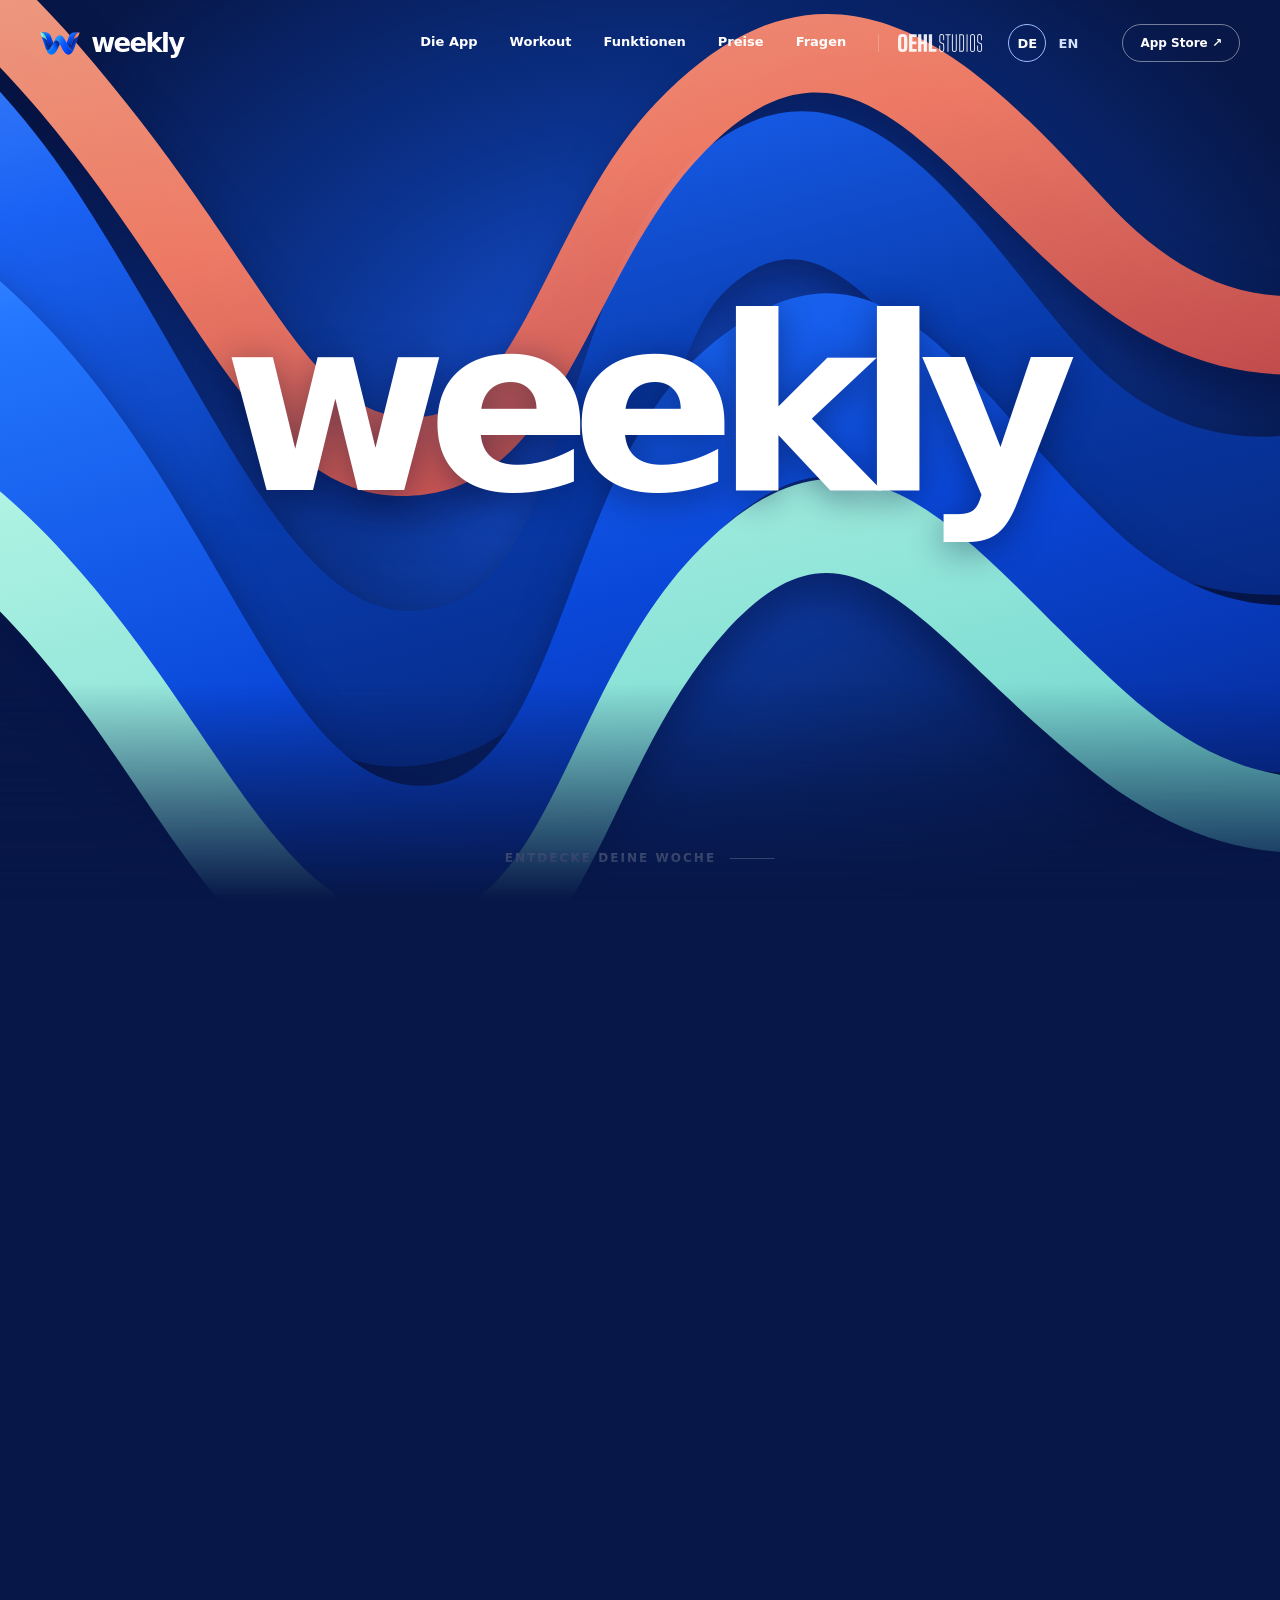
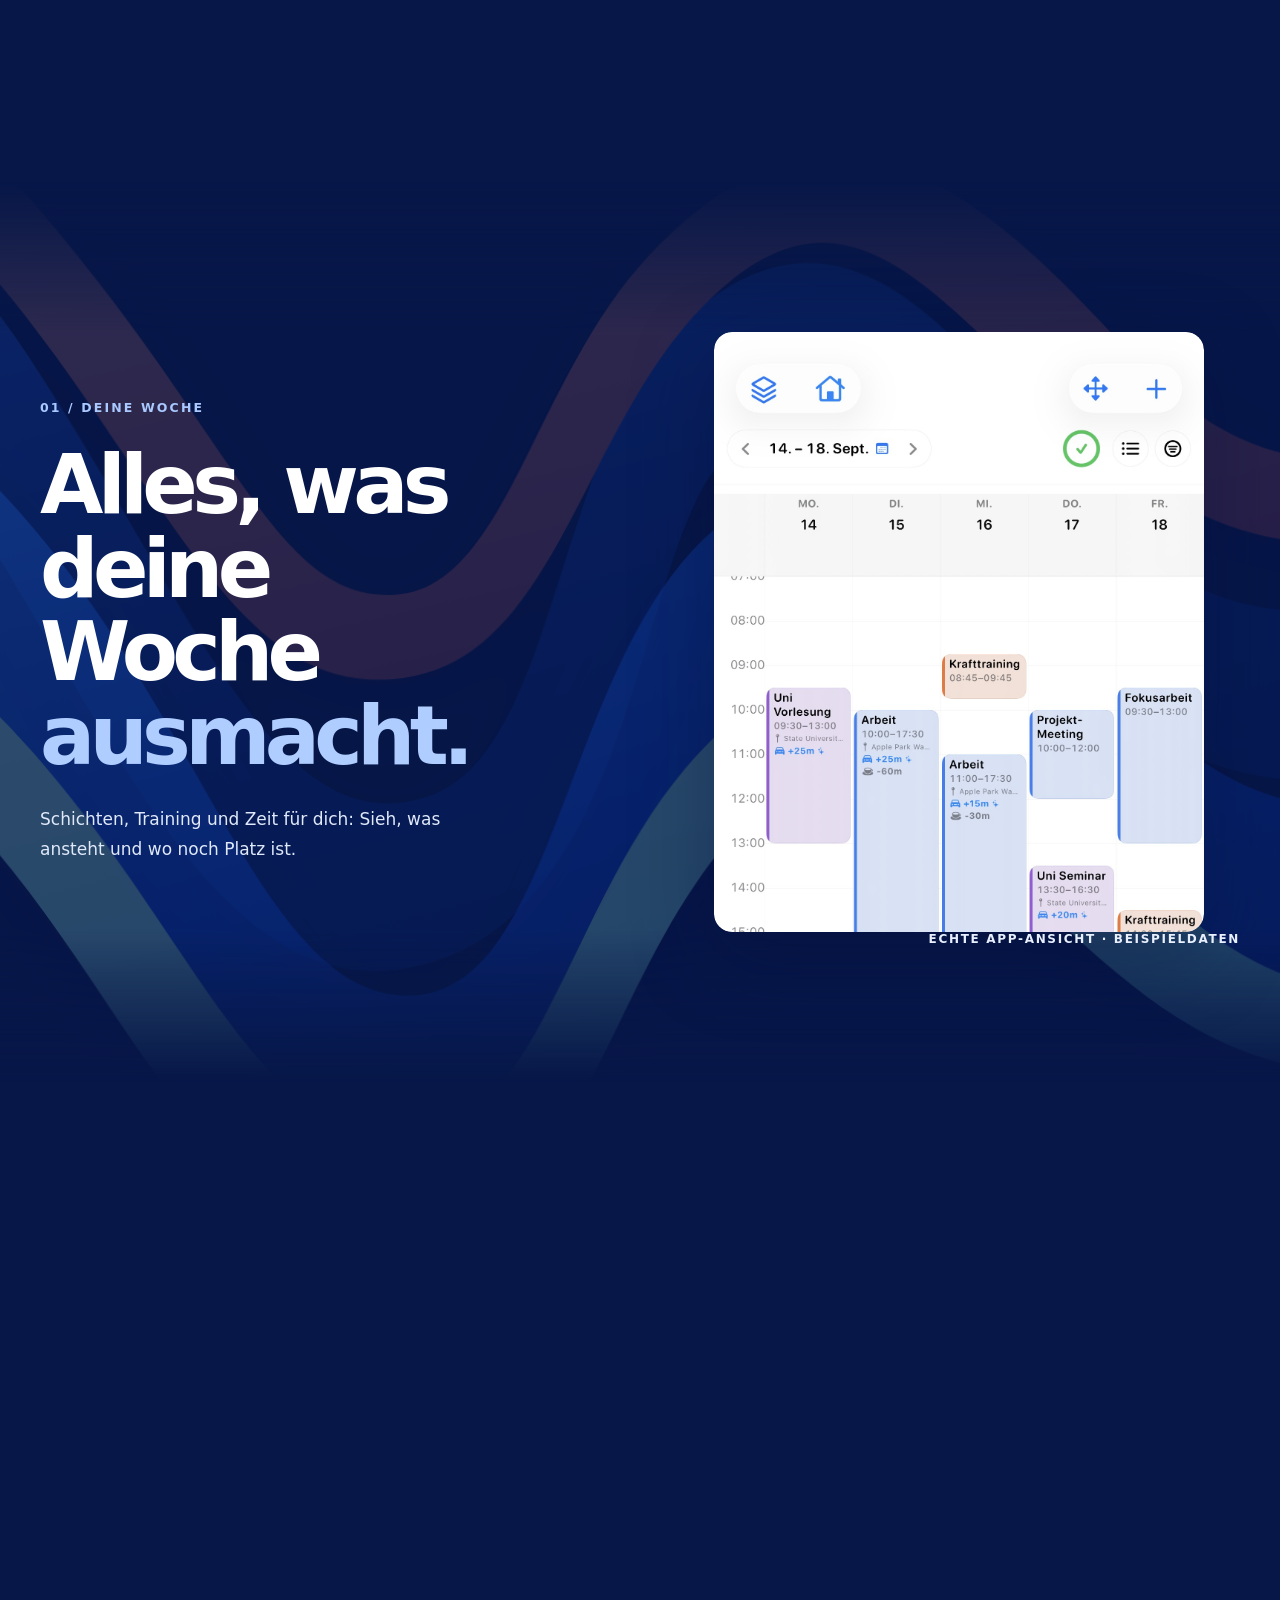
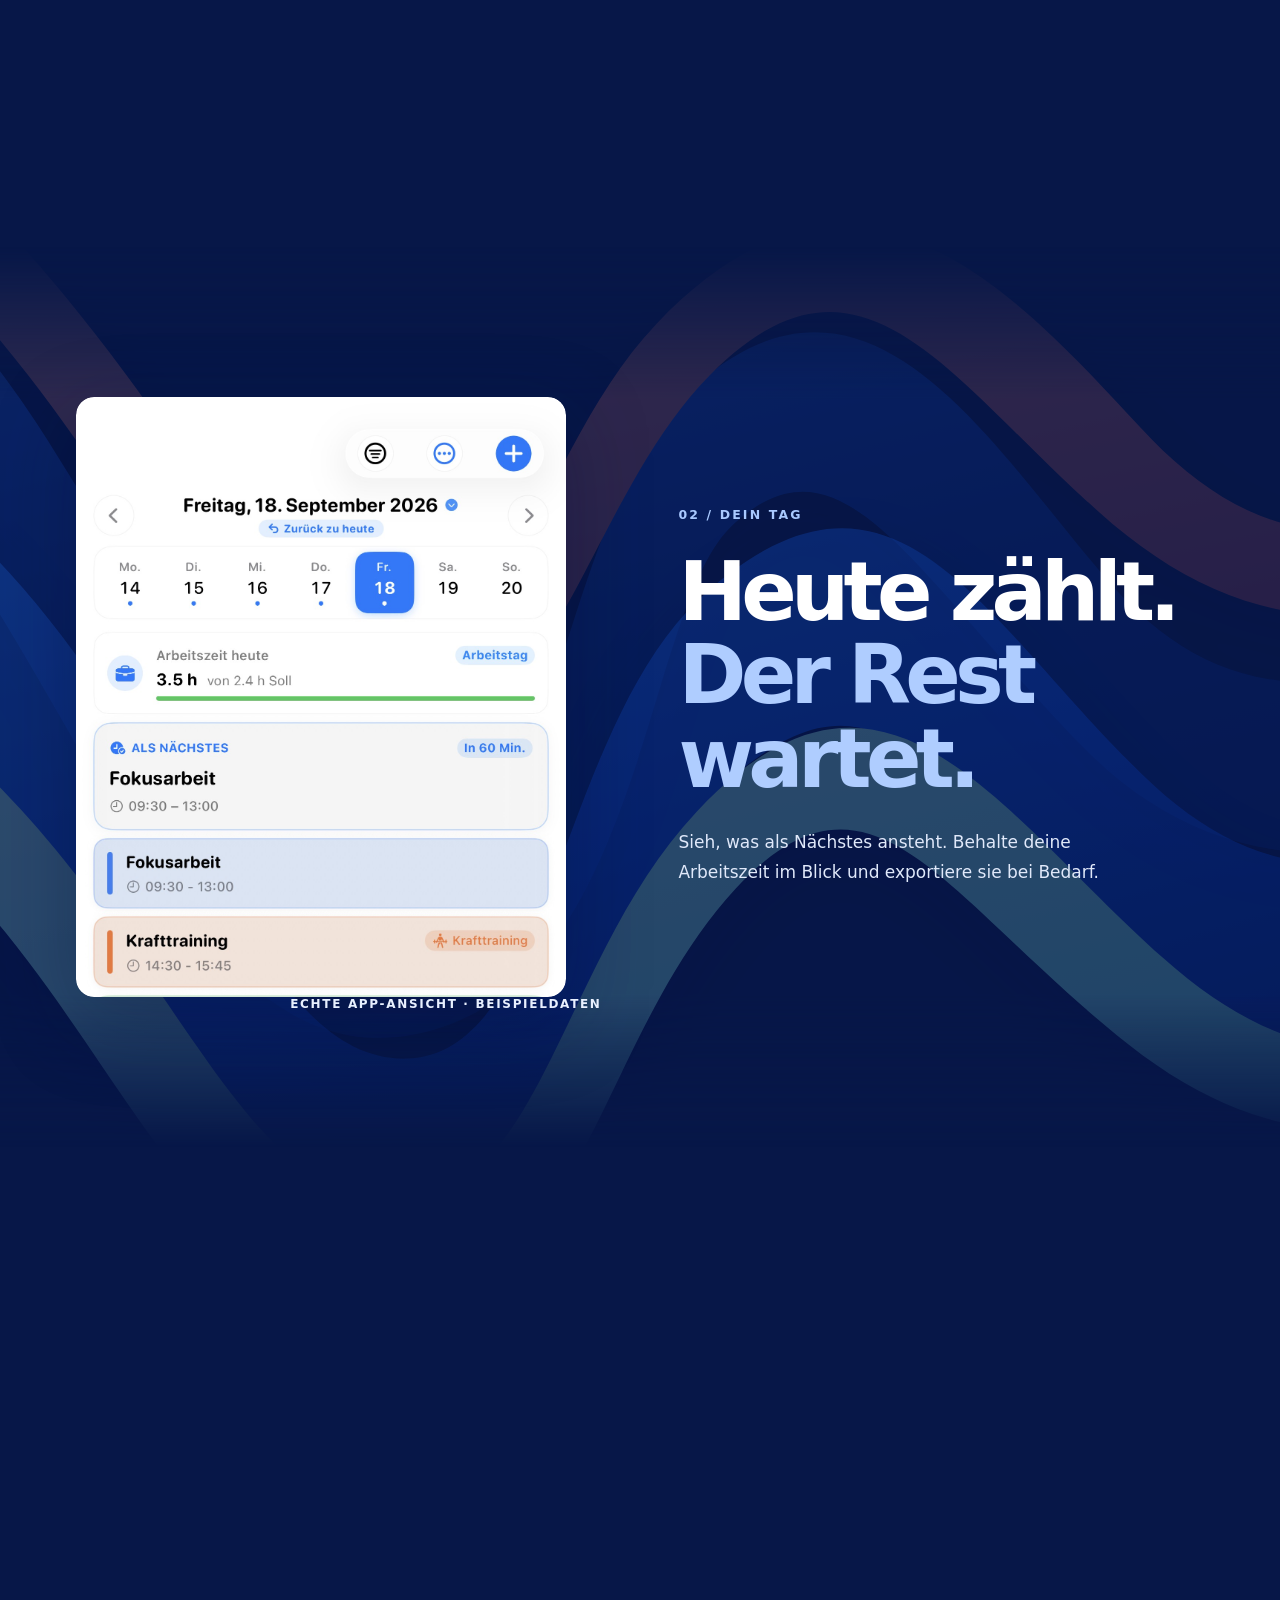
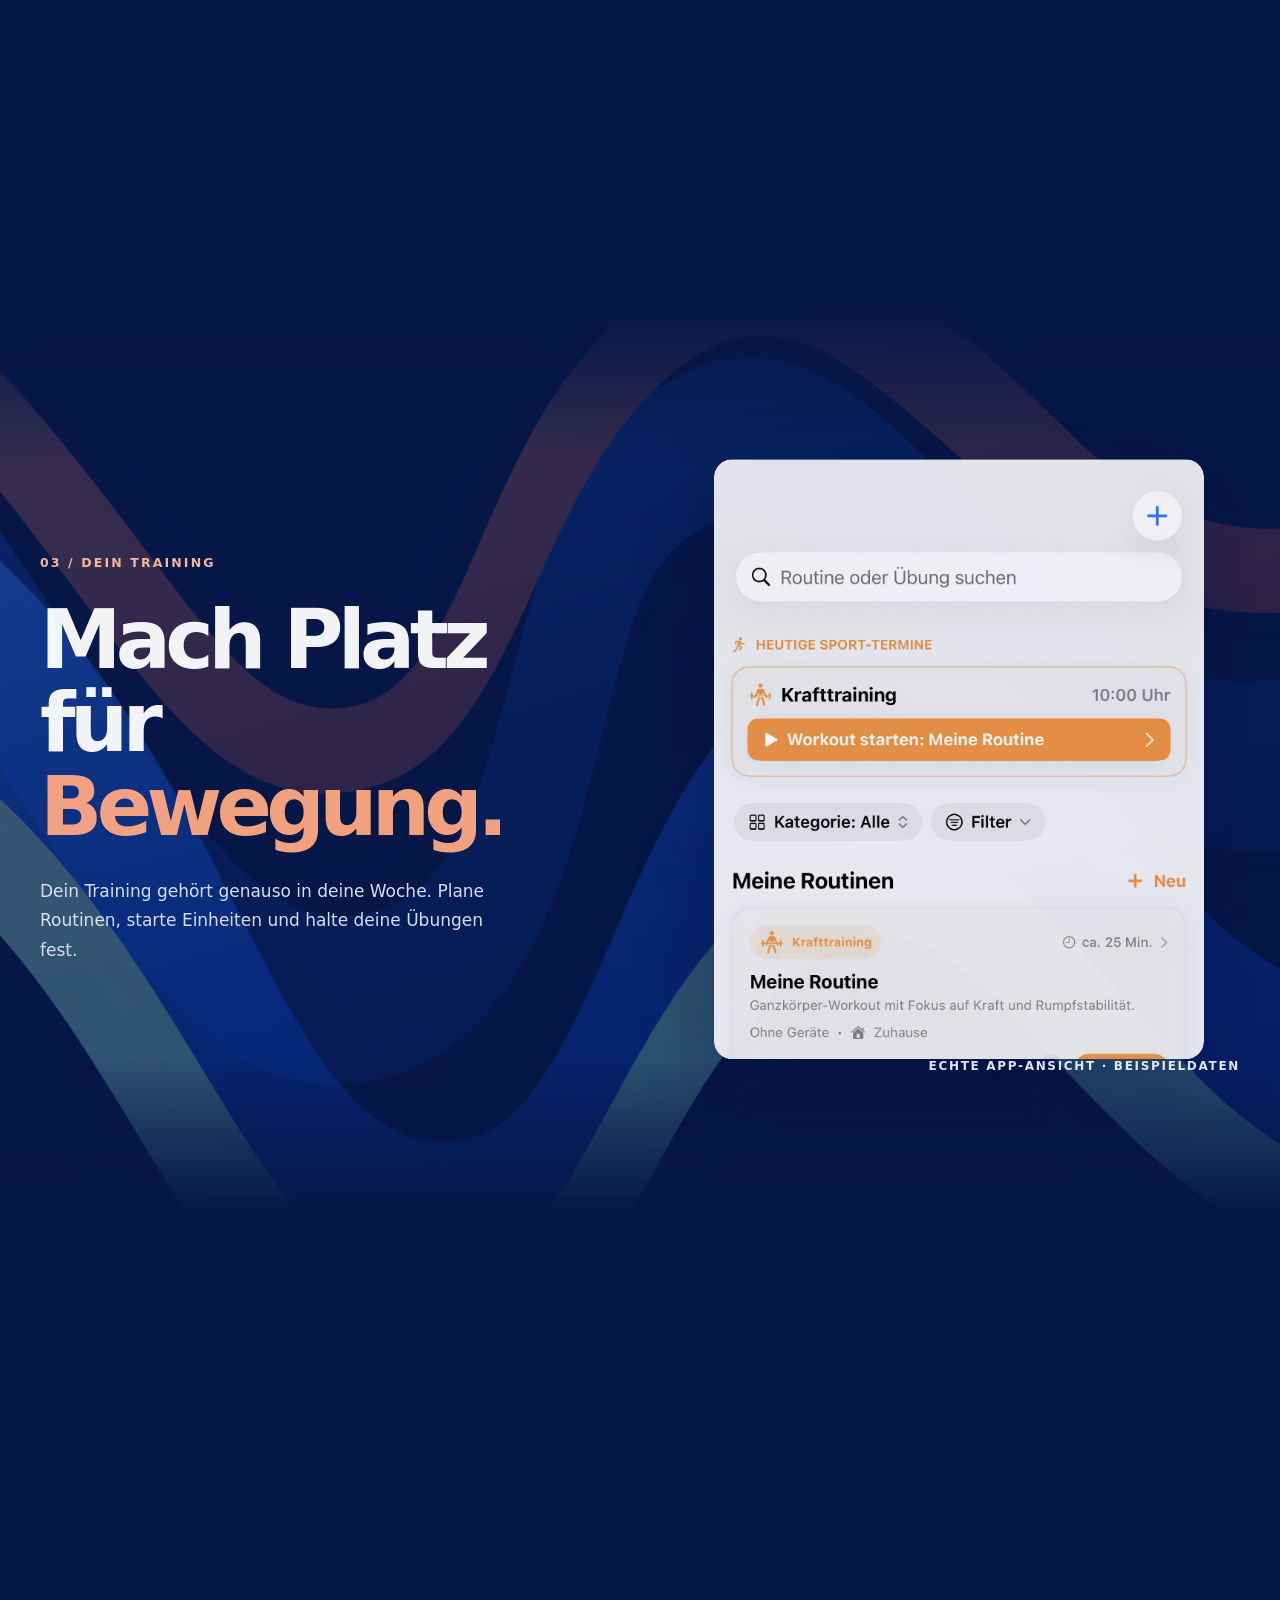
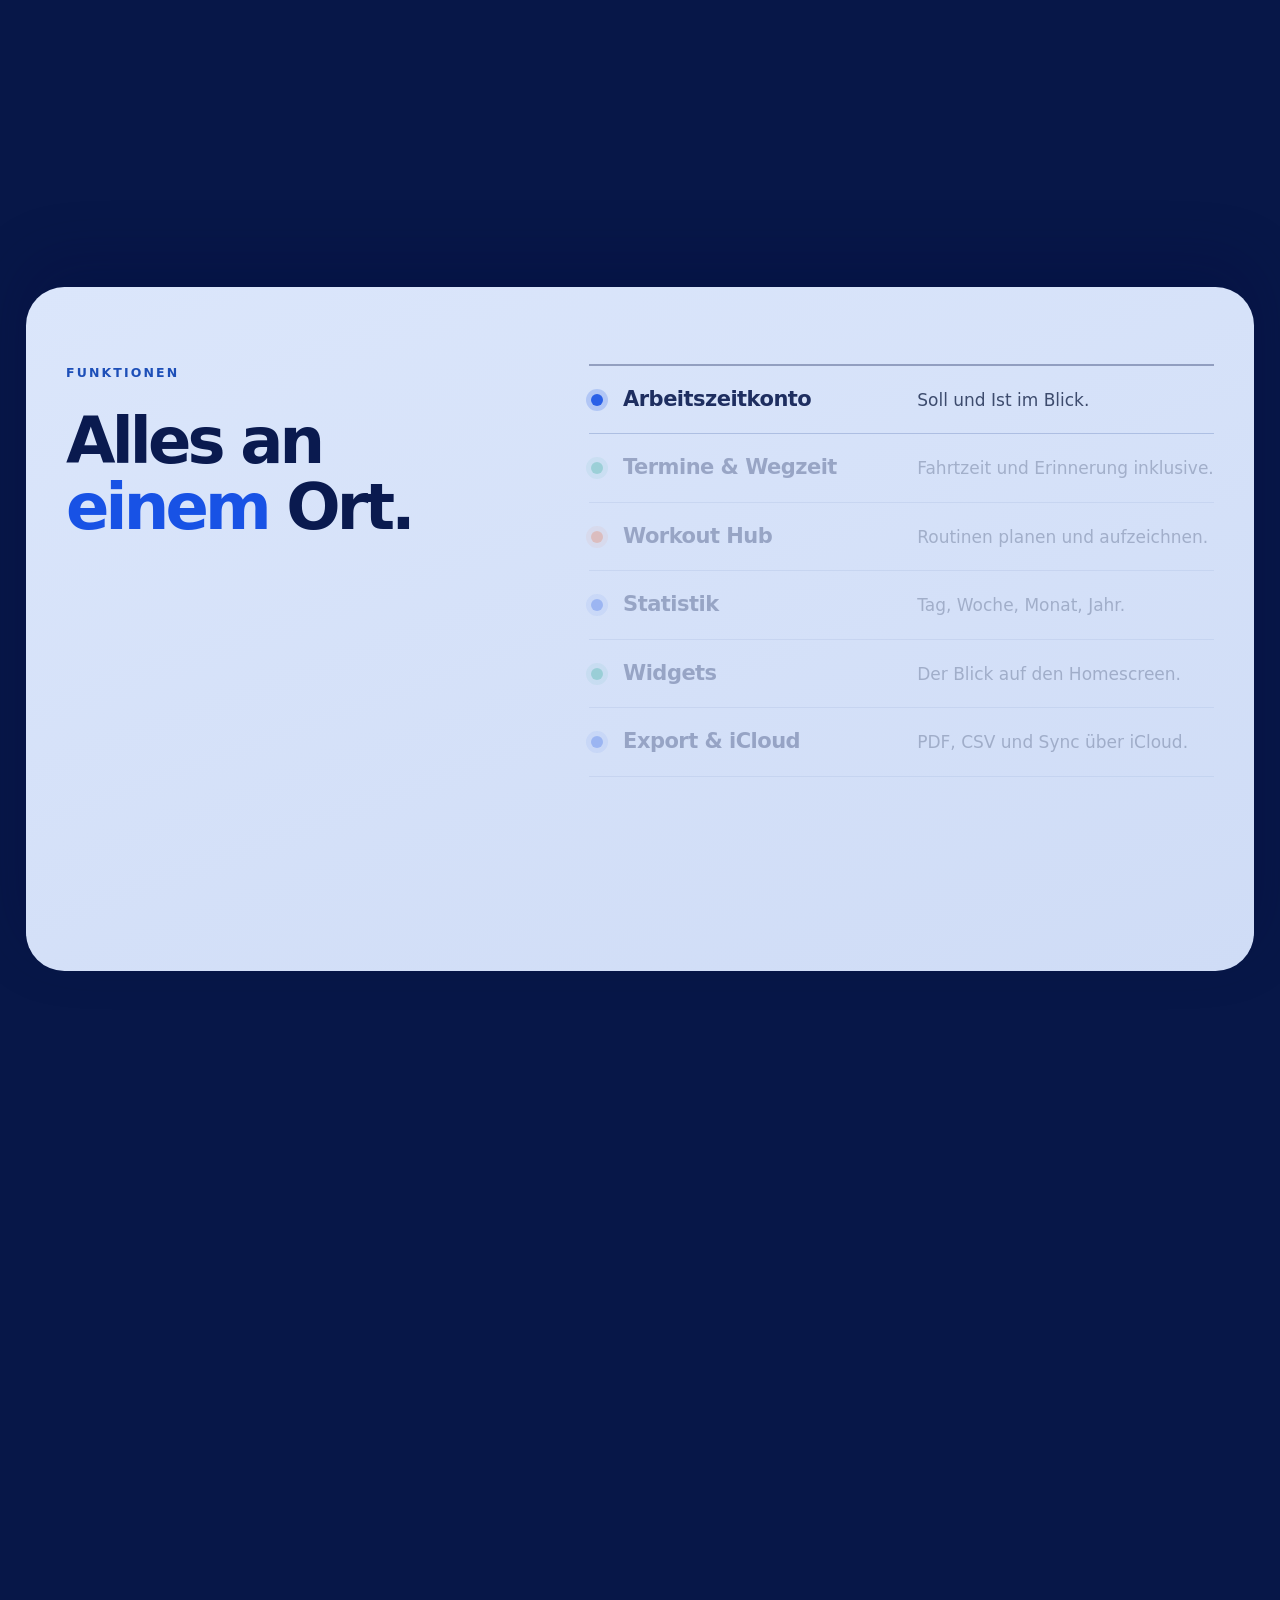
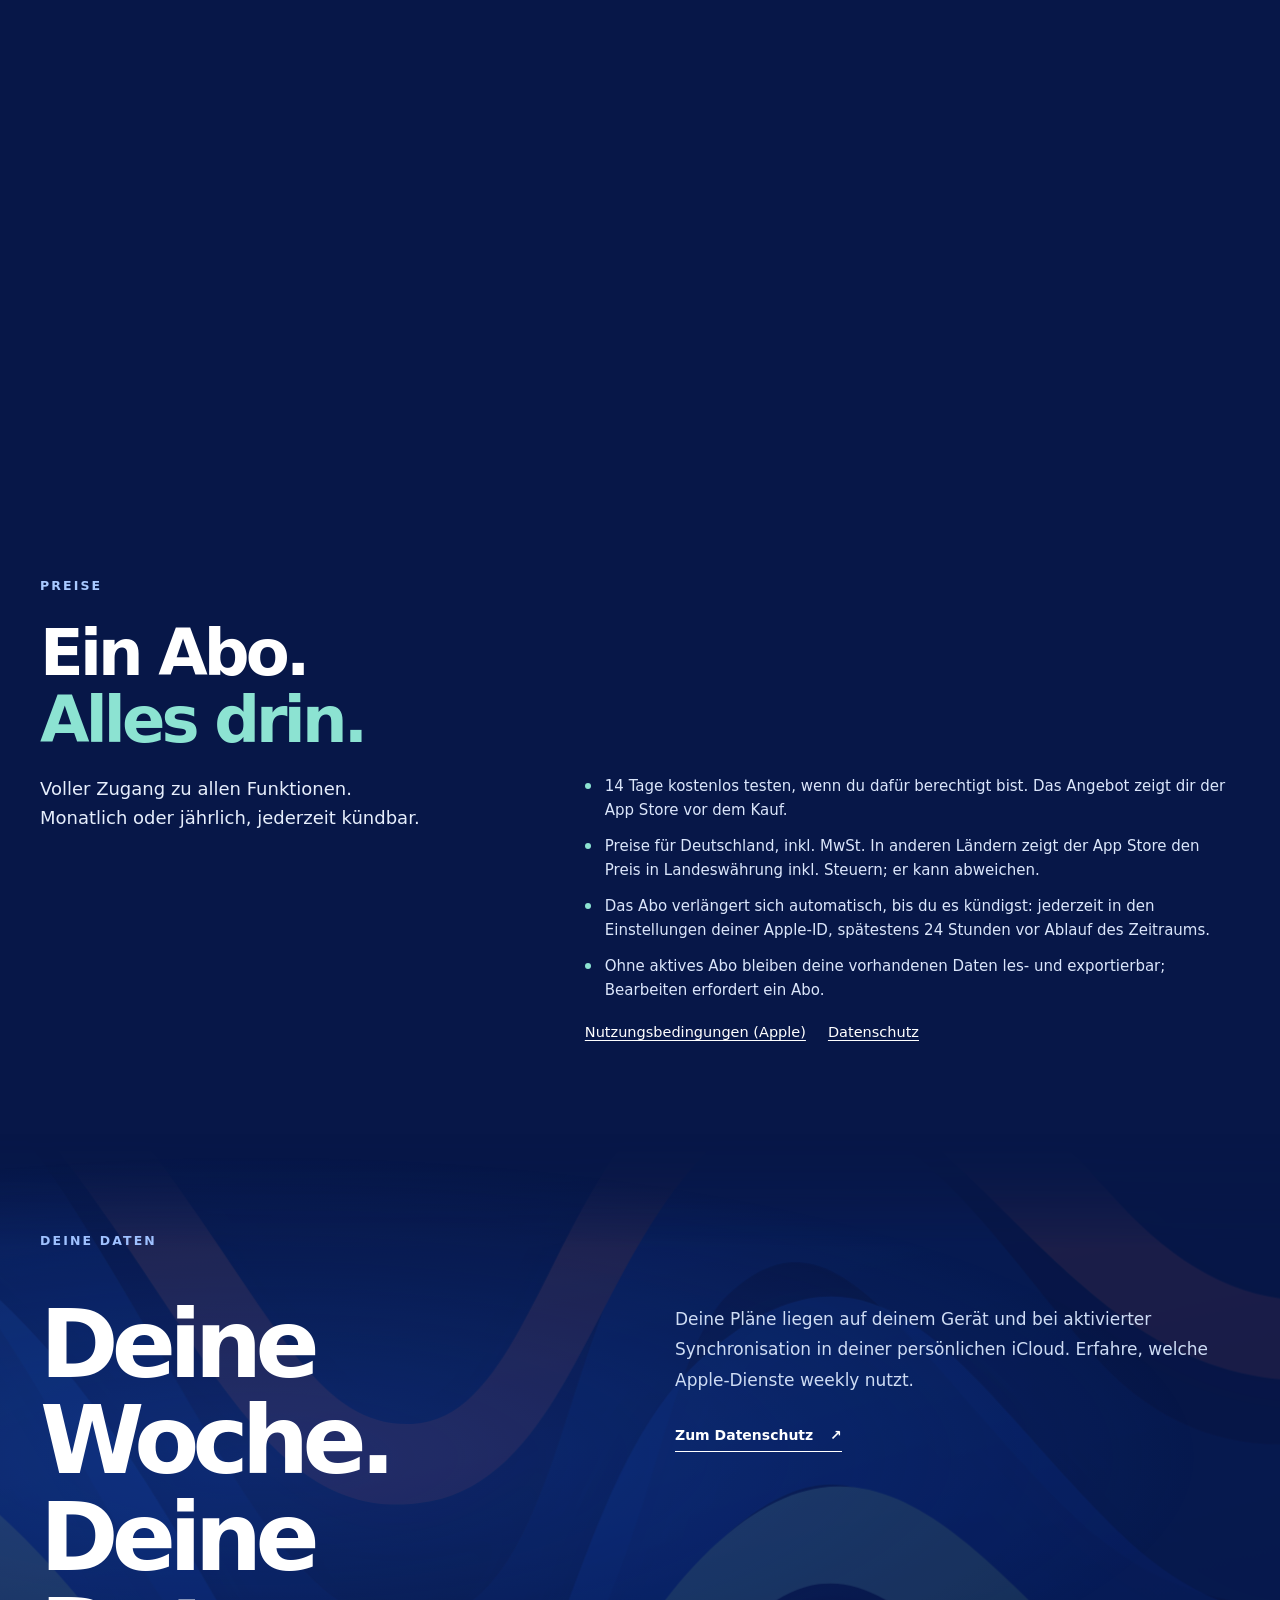
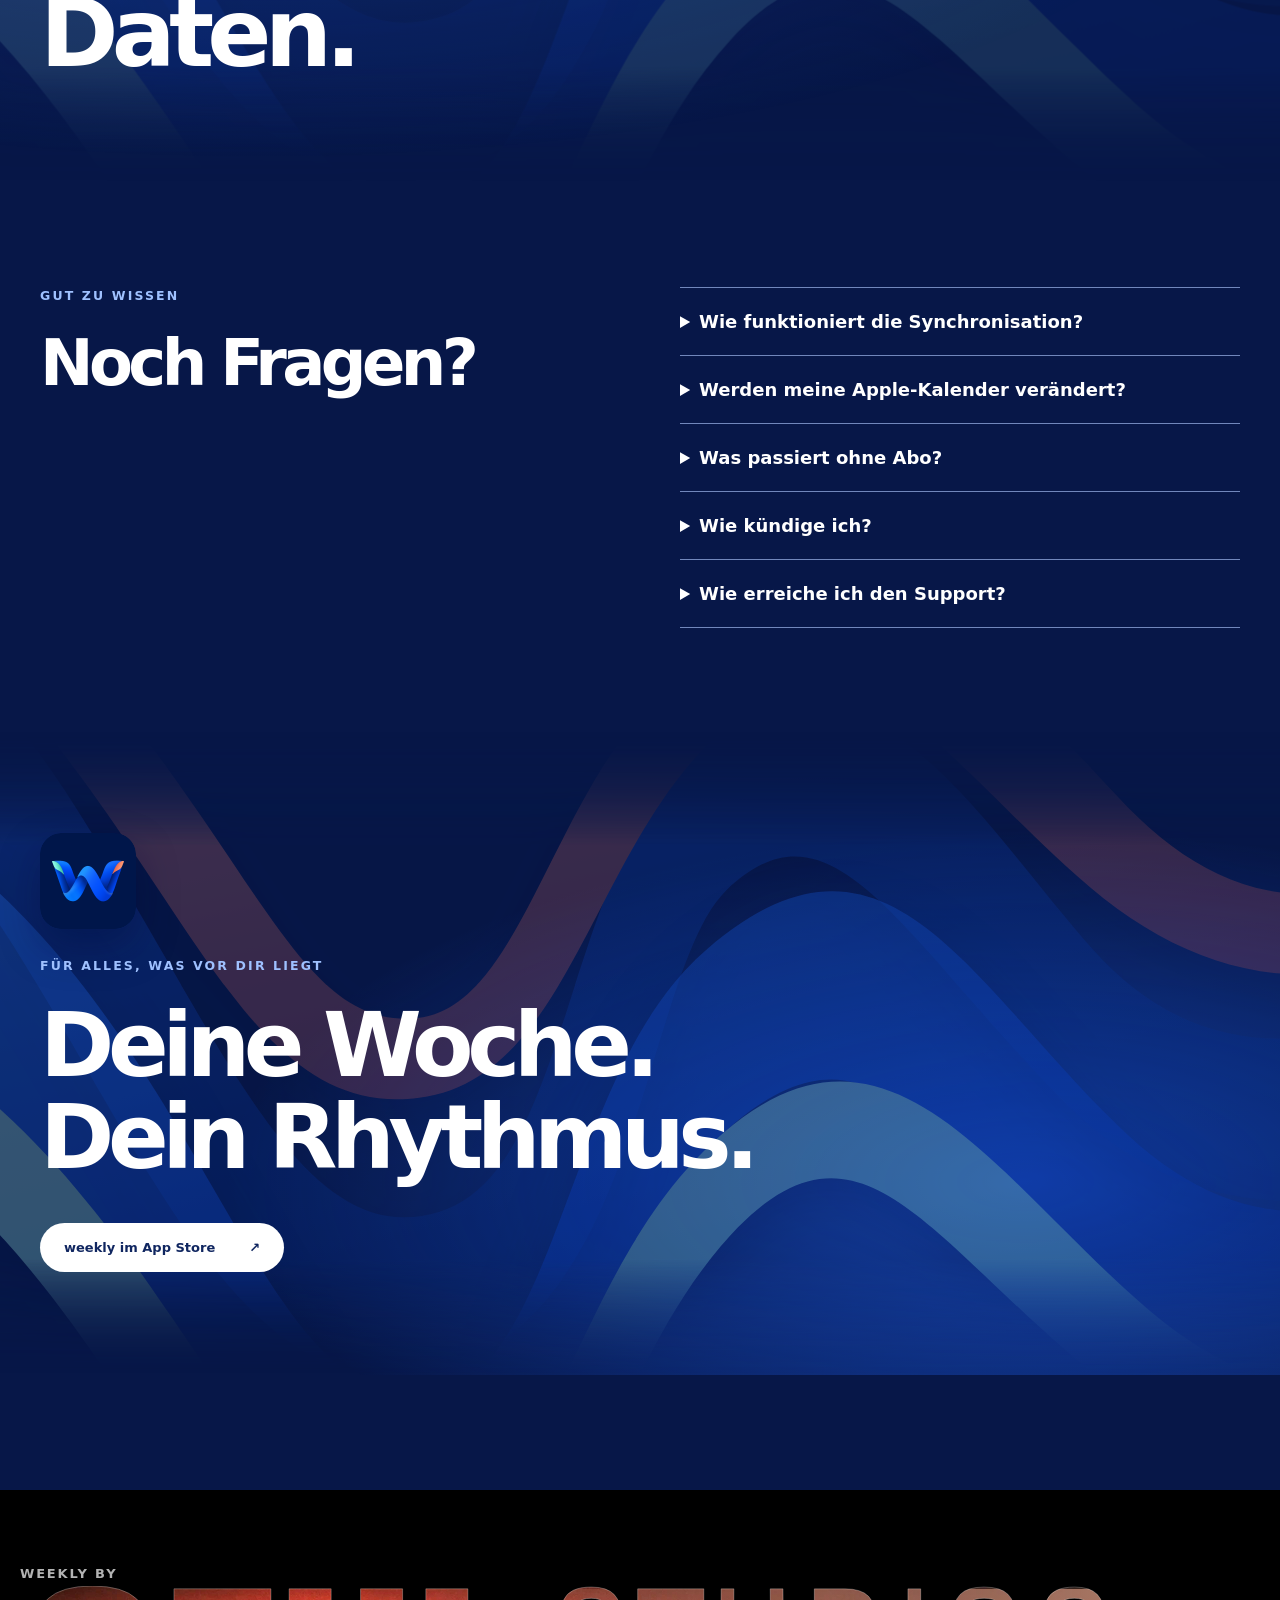
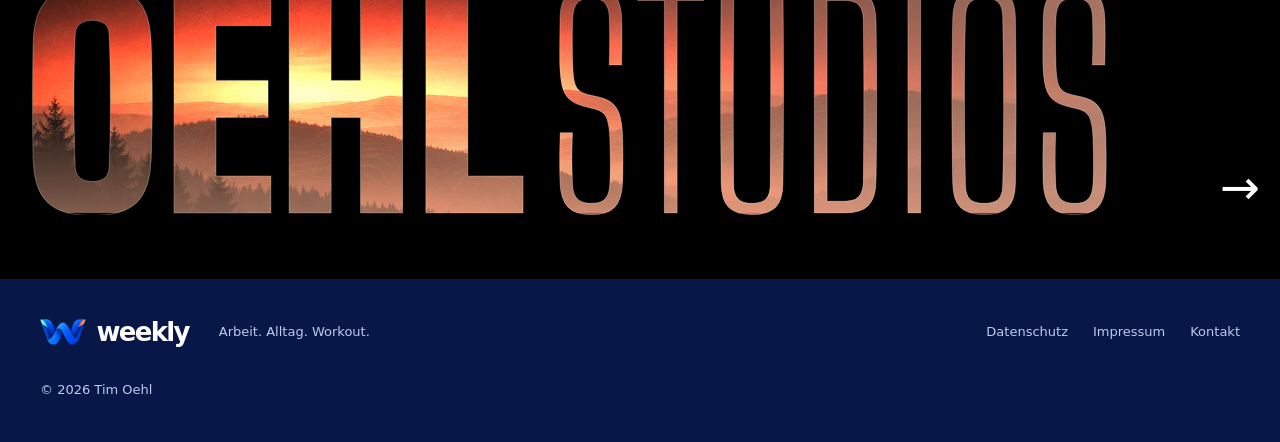
==== commit 60c59f7e: "fix(web): studio band shows the glow across all letters Co-Authored-By: Claude Sonnet 5.5 <noreply@a" ====
--- a/index.html
+++ b/index.html
@@ -5,7 +5,7 @@
 <meta name="description" content="weekly bringt Arbeit, Alltag und Workout in einen klaren Wochenüberblick.">
 <title>weekly – Deine Woche. Dein Rhythmus.</title>
 <meta property="og:type" content="website"><meta property="og:title" content="weekly – Work &amp; Workout in einer Woche"><meta property="og:description" content="Arbeit, Alltag und Workout in einem klaren Wochenüberblick."><meta property="og:image" content="https://toehl-lgtm.github.io/weekly-web/assets/brand/og-image.png"><meta property="og:image:width" content="1200"><meta property="og:image:height" content="630"><meta property="og:image:alt" content="weekly – Band-W und Schriftzug auf Navy"><meta property="og:site_name" content="weekly"><meta property="og:url" content="https://toehl-lgtm.github.io/weekly-web/"><meta name="twitter:card" content="summary_large_image">
-<link rel="icon" href="assets/brand/favicon.svg" type="image/svg+xml"><link rel="icon" href="assets/brand/favicon-32.png" sizes="32x32" type="image/png"><link rel="apple-touch-icon" href="assets/brand/apple-touch-icon.png"><link rel="canonical" href="https://toehl-lgtm.github.io/weekly-web/"><link rel="stylesheet" href="assets/brand/style.css?v=17"><script src="assets/brand/language.js?v=6" defer></script><script src="assets/brand/motion.js?v=5" defer></script>
+<link rel="icon" href="assets/brand/favicon.svg" type="image/svg+xml"><link rel="icon" href="assets/brand/favicon-32.png" sizes="32x32" type="image/png"><link rel="apple-touch-icon" href="assets/brand/apple-touch-icon.png"><link rel="canonical" href="https://toehl-lgtm.github.io/weekly-web/"><link rel="stylesheet" href="assets/brand/style.css?v=18"><script src="assets/brand/language.js?v=6" defer></script><script src="assets/brand/motion.js?v=5" defer></script>
 </head>
 <body>
 <a class="skip" href="#inhalt">Zum Inhalt springen</a>
@@ -41,5 +41,5 @@
   <section class="faq section-pad" id="fragen"><div class="wrap faq-grid"><div><p class="eyebrow">GUT ZU WISSEN</p><h2>Noch Fragen?</h2></div><div class="faq-list"><details name="weekly-faq"><summary>Wie funktioniert die Synchronisation?</summary><p>Wenn du iCloud für weekly aktiviert hast, können deine Daten über dein persönliches iCloud-Konto auf deinen Geräten synchronisiert werden.</p></details><details name="weekly-faq"><summary>Werden meine Apple-Kalender verändert?</summary><p>weekly zeigt ausgewählte Kalendertermine lesend an. Deine Quellkalender bleiben unverändert.</p></details><details name="weekly-faq"><summary>Was passiert ohne Abo?</summary><p>Deine vorhandenen Daten bleiben les- und exportierbar. Bearbeiten erfordert ein Abo.</p></details><details name="weekly-faq"><summary>Wie kündige ich?</summary><p>Jederzeit in den Einstellungen deiner Apple-ID, spätestens 24 Stunden vor Ablauf des Zeitraums.</p></details><details name="weekly-faq"><summary>Wie erreiche ich den Support?</summary><p>Schreibe an <a href="mailto:weekly.workandworkout@gmail.com">weekly.workandworkout@gmail.com</a>.</p></details></div></div></section>
   <section class="outro section-pad band-section"><div class="story-ribbons" aria-hidden="true"><svg class="story-ribbon story-ribbon-a" data-drift="-1" viewBox="0 0 1600 1000" preserveAspectRatio="xMidYMid slice"><path d="M-330 180 C-70 -50 165 45 320 281 C450 481 514 670 633 633 C743 600 735 346 846 251 C986 130 1083 309 1178 415 C1300 550 1480 511 1810 200 L1830 331 C1518 650 1299 691 1150 538 C1013 397 959 282 872 365 C805 430 802 710 643 762 C464 823 378 551 247 365 C104 159 -77 96 -320 324 Z" fill="url(#deep)"/><path d="M-270 64 C-27 -108 161 -30 320 154 C484 343 514 477 610 472 C698 468 721 301 813 204 C971 37 1098 179 1197 286 C1324 424 1471 409 1770 87 L1802 142 C1511 470 1323 496 1164 353 C1042 244 974 124 855 245 C758 344 737 523 616 538 C478 556 430 377 282 205 C130 28 -38 -37 -270 137 Z" fill="url(#coral)"/></svg><svg class="story-ribbon story-ribbon-b" data-drift="1" viewBox="0 0 1600 1000" preserveAspectRatio="xMidYMid slice"><path d="M-320 413 C-60 173 147 234 300 402 C450 567 499 790 615 787 C733 784 734 517 856 414 C1003 288 1070 436 1198 561 C1350 710 1503 622 1820 345 L1830 506 C1520 789 1334 846 1165 693 C1040 581 998 461 879 559 C791 632 794 872 633 925 C462 982 390 690 245 534 C98 376 -82 366 -320 565 Z" fill="url(#blue)"/><path d="M-294 600 C-71 404 123 408 278 558 C427 701 482 893 598 901 C722 909 734 709 845 591 C994 433 1084 591 1215 707 C1374 849 1516 784 1800 517 L1817 558 C1545 843 1363 914 1188 776 C1041 660 985 535 876 652 C763 775 761 966 608 970 C437 975 396 781 249 634 C93 478 -68 474 -294 670 Z" fill="url(#mint)"/></svg></div><div class="wrap outro-content"><img class="outro-icon" src="assets/brand/icon-192.png" width="96" height="96" alt="" loading="lazy"><p class="eyebrow">FÜR ALLES, WAS VOR DIR LIEGT</p><h2>Deine Woche.<br>Dein Rhythmus.</h2><a class="button" href="https://apps.apple.com/us/app/weekly-work-workout/id6808738681">weekly im App Store <span aria-hidden="true">↗</span></a></div></section>
 </main>
-<a class="studio-band" href="../" aria-label="OEHL STUDIOS, zur Startseite"><span class="studio-kicker">weekly by</span><svg class="studio-mark" viewBox="-20 -20 7852 1640" aria-hidden="true" focusable="false"><defs><linearGradient id="wg" x1="0" x2="1"><stop offset=".35" stop-color="#E8A58B" stop-opacity="0"/><stop offset="1" stop-color="#E8A58B" stop-opacity=".7"/></linearGradient><mask id="wm"><g fill="#fff"><path d="M496 1620Q276 1620 177.5 1527Q79 1434 74 1218Q72 1120 71 1014Q70 908 70 799Q70 690 71 584Q72 478 74 380Q79 165 177.5 72.5Q276 -20 496 -20Q717 -20 813 72.5Q909 165 916 380Q920 480 922 586Q924 692 924 800.5Q924 909 922 1014.5Q920 1120 916 1218Q909 1434 813 1527Q717 1620 496 1620ZM496 1376Q555 1376 585 1349.5Q615 1323 616 1274Q621 1172 623 1050Q625 928 625 799Q625 670 623 548Q621 426 616 324Q615 276 584 250Q553 224 496 224Q439 224 407.5 250Q376 276 374 324Q370 426 367.5 548Q365 670 365 799Q365 928 367.5 1050Q370 1172 374 1274Q376 1323 407.5 1349.5Q439 1376 496 1376Z"/><path d="M1079 1600V0H1771V264H1379V654H1751V918H1379V1336H1771V1600Z"/><path d="M1901 1600V0H2201V654H2411V0H2711V1600H2411V918H2201V1600Z"/><path d="M2877 1600V0H3177V1336H3571V1600Z"/><path d="M4060.7 1612.4Q3943.3 1612.4 3891.1 1558.7Q3838.9 1504.9 3834.4 1383.2Q3833.1 1313.8 3832.6 1259.7Q3832.1 1205.7 3833 1151.1Q3833.9 1096.5 3835.9 1026.9H3923.8Q3920 1119.2 3920 1211.6Q3920 1304 3923.8 1394.2Q3926.8 1466.7 3957.8 1499.1Q3988.8 1531.5 4059.4 1531.5Q4128.3 1531.5 4157.4 1499.1Q4186.5 1466.7 4190.3 1394.2Q4193.1 1332.2 4193.6 1285.3Q4194.1 1238.3 4193.1 1188.3Q4192.1 1138.4 4190.3 1068.8Q4188.5 986 4170.7 931.6Q4153 877.2 4093.1 861.2L4003 838.5Q3933.2 821.1 3897.4 785.6Q3861.6 750.1 3848.6 690Q3835.6 630 3832.8 539.6Q3831.8 469.7 3832.9 382.3Q3834 294.8 3834.8 214Q3836.4 133.1 3858.6 83.2Q3880.8 33.3 3930 10.5Q3979.2 -12.4 4059.4 -12.4Q4171.6 -12.4 4221.6 41Q4271.5 94.3 4275.3 216Q4277.3 273.9 4276.9 359.5Q4276.5 445.1 4274.5 543.3H4185.9Q4188.9 459.1 4189.3 374.1Q4189.7 289.1 4186.7 205Q4183.7 132.5 4153.9 100.1Q4124.1 67.7 4057.4 67.7Q3987.8 67.7 3958.7 100.1Q3929.6 132.5 3925.8 205Q3922 288.2 3922.6 371.8Q3923.2 455.5 3925.8 539.6Q3927.8 640.9 3945.4 688.8Q3962.9 736.7 4025.8 752.1L4113.1 773.2Q4183.4 789.6 4218.8 826.5Q4254.3 863.4 4267.2 923.3Q4280.1 983.1 4282.1 1068.8Q4284.1 1140 4284.2 1187Q4284.3 1234 4283.8 1277.8Q4283.3 1321.6 4281.3 1383.2Q4277.5 1504.9 4225.9 1558.7Q4174.4 1612.4 4060.7 1612.4Z"/><path d="M4579.6 1600V84H4389.2V0H4861.1V84H4670.7V1600Z"/><path d="M5205.6 1612.4Q5088.9 1612.4 5037.9 1560.2Q4986.9 1507.9 4984.9 1388.4Q4981.2 1041.2 4981.2 694.1Q4981.2 347 4984.9 0H5076Q5074 231.2 5072.6 465.6Q5071.2 700.1 5071.6 933.8Q5072 1167.5 5074 1399.4Q5074 1468.9 5106 1500.2Q5138 1531.5 5205.6 1531.5Q5274.2 1531.5 5304.7 1500.2Q5335.2 1468.9 5335.2 1399.4Q5337.2 1167.5 5338.1 933.8Q5339 700.1 5338.5 465.6Q5338 231.2 5335.2 0H5426.3Q5430 347 5430 694.1Q5430 1041.2 5426.3 1388.4Q5425.3 1507.9 5373.8 1560.2Q5322.3 1612.4 5205.6 1612.4Z"/><path d="M5650.2 1600V0H5868.5Q5985.1 0 6037 53.7Q6088.9 107.4 6090.7 230Q6093.7 433.5 6094.7 616.8Q6095.7 800.2 6094.7 983.1Q6093.7 1166 6090.7 1369.3Q6088.9 1492.6 6036.6 1546.3Q5984.4 1600 5866.5 1600ZM5741.2 1516H5866.5Q5936.9 1516 5967.8 1482.8Q5998.7 1449.6 5999.7 1376.3Q6001.7 1231.7 6002.6 1087.7Q6003.5 943.6 6003.5 799.6Q6003.5 655.6 6002.6 511.6Q6001.7 367.5 5999.7 222.9Q5998.7 149.6 5967.9 116.8Q5937.1 84 5868.5 84H5741.2Z"/><path d="M6318.2 1600V0H6409.2V1600Z"/><path d="M6861.8 1612.4Q6742.7 1612.4 6691.3 1560.2Q6639.9 1507.9 6637.9 1388.4Q6634.9 1233.5 6633.4 1088.4Q6631.9 943.4 6631.9 800.6Q6631.9 657.8 6633.4 512.8Q6634.9 367.7 6637.9 212.8Q6639.9 92.1 6691.3 39.8Q6742.7 -12.4 6861.8 -12.4Q6981.1 -12.4 7033 39.8Q7084.9 92.1 7085.7 212.8Q7087.7 367.7 7089 513.2Q7090.3 658.6 7090.3 801Q7090.3 943.4 7089 1088.4Q7087.7 1233.5 7085.7 1388.4Q7084.9 1507.9 7033 1560.2Q6981.1 1612.4 6861.8 1612.4ZM6861.8 1531.5Q6933.7 1531.5 6963.7 1502.2Q6993.7 1472.9 6994.7 1399.4Q6998.7 1240.7 7000.1 1090.9Q7001.5 941.1 7001.5 794.8Q7001.5 648.5 6999.5 501.4Q6997.5 354.3 6994.7 201.8Q6993.7 127.1 6963.7 97.4Q6933.7 67.7 6861.8 67.7Q6790.7 67.7 6760.8 97.4Q6731 127.1 6729 201.8Q6725 354.3 6723.1 501.4Q6721.2 648.5 6721.6 794.8Q6722 941.1 6724 1090.9Q6726 1240.7 6729 1399.4Q6731 1472.9 6760.8 1502.2Q6790.7 1531.5 6861.8 1531.5Z"/><path d="M7509.7 1612.4Q7392.3 1612.4 7340.1 1558.7Q7287.9 1504.9 7283.4 1383.2Q7282.1 1313.8 7281.6 1259.7Q7281.1 1205.7 7282 1151.1Q7282.9 1096.5 7284.9 1026.9H7372.8Q7369 1119.2 7369 1211.6Q7369 1304 7372.8 1394.2Q7375.8 1466.7 7406.8 1499.1Q7437.8 1531.5 7508.4 1531.5Q7577.3 1531.5 7606.4 1499.1Q7635.5 1466.7 7639.3 1394.2Q7642.1 1332.2 7642.6 1285.3Q7643.1 1238.3 7642.1 1188.3Q7641.1 1138.4 7639.3 1068.8Q7637.5 986 7619.7 931.6Q7602 877.2 7542.1 861.2L7452 838.5Q7382.2 821.1 7346.4 785.6Q7310.6 750.1 7297.6 690Q7284.6 630 7281.8 539.6Q7280.8 469.7 7281.9 382.3Q7283 294.8 7283.8 214Q7285.4 133.1 7307.6 83.2Q7329.8 33.3 7379 10.5Q7428.2 -12.4 7508.4 -12.4Q7620.6 -12.4 7670.6 41Q7720.5 94.3 7724.3 216Q7726.3 273.9 7725.9 359.5Q7725.5 445.1 7723.5 543.3H7634.9Q7637.9 459.1 7638.3 374.1Q7638.7 289.1 7635.7 205Q7632.7 132.5 7602.9 100.1Q7573.1 67.7 7506.4 67.7Q7436.8 67.7 7407.7 100.1Q7378.6 132.5 7374.8 205Q7371 288.2 7371.6 371.8Q7372.2 455.5 7374.8 539.6Q7376.8 640.9 7394.4 688.8Q7411.9 736.7 7474.8 752.1L7562.1 773.2Q7632.4 789.6 7667.8 826.5Q7703.3 863.4 7716.2 923.3Q7729.1 983.1 7731.1 1068.8Q7733.1 1140 7733.2 1187Q7733.3 1234 7732.8 1277.8Q7732.3 1321.6 7730.3 1383.2Q7726.5 1504.9 7674.9 1558.7Q7623.4 1612.4 7509.7 1612.4Z"/></g></mask></defs><image href="assets/brand/hero-hintergrund.webp" width="7812" height="1600" preserveAspectRatio="xMidYMid slice" mask="url(#wm)" style="filter:brightness(2.1) contrast(1.05) saturate(1.2)"/><rect width="7812" height="1600" fill="url(#wg)" mask="url(#wm)"/><g fill="none" stroke="#F6F7F4" stroke-opacity=".4" stroke-width="5"><path d="M496 1620Q276 1620 177.5 1527Q79 1434 74 1218Q72 1120 71 1014Q70 908 70 799Q70 690 71 584Q72 478 74 380Q79 165 177.5 72.5Q276 -20 496 -20Q717 -20 813 72.5Q909 165 916 380Q920 480 922 586Q924 692 924 800.5Q924 909 922 1014.5Q920 1120 916 1218Q909 1434 813 1527Q717 1620 496 1620ZM496 1376Q555 1376 585 1349.5Q615 1323 616 1274Q621 1172 623 1050Q625 928 625 799Q625 670 623 548Q621 426 616 324Q615 276 584 250Q553 224 496 224Q439 224 407.5 250Q376 276 374 324Q370 426 367.5 548Q365 670 365 799Q365 928 367.5 1050Q370 1172 374 1274Q376 1323 407.5 1349.5Q439 1376 496 1376Z"/><path d="M1079 1600V0H1771V264H1379V654H1751V918H1379V1336H1771V1600Z"/><path d="M1901 1600V0H2201V654H2411V0H2711V1600H2411V918H2201V1600Z"/><path d="M2877 1600V0H3177V1336H3571V1600Z"/><path d="M4060.7 1612.4Q3943.3 1612.4 3891.1 1558.7Q3838.9 1504.9 3834.4 1383.2Q3833.1 1313.8 3832.6 1259.7Q3832.1 1205.7 3833 1151.1Q3833.9 1096.5 3835.9 1026.9H3923.8Q3920 1119.2 3920 1211.6Q3920 1304 3923.8 1394.2Q3926.8 1466.7 3957.8 1499.1Q3988.8 1531.5 4059.4 1531.5Q4128.3 1531.5 4157.4 1499.1Q4186.5 1466.7 4190.3 1394.2Q4193.1 1332.2 4193.6 1285.3Q4194.1 1238.3 4193.1 1188.3Q4192.1 1138.4 4190.3 1068.8Q4188.5 986 4170.7 931.6Q4153 877.2 4093.1 861.2L4003 838.5Q3933.2 821.1 3897.4 785.6Q3861.6 750.1 3848.6 690Q3835.6 630 3832.8 539.6Q3831.8 469.7 3832.9 382.3Q3834 294.8 3834.8 214Q3836.4 133.1 3858.6 83.2Q3880.8 33.3 3930 10.5Q3979.2 -12.4 4059.4 -12.4Q4171.6 -12.4 4221.6 41Q4271.5 94.3 4275.3 216Q4277.3 273.9 4276.9 359.5Q4276.5 445.1 4274.5 543.3H4185.9Q4188.9 459.1 4189.3 374.1Q4189.7 289.1 4186.7 205Q4183.7 132.5 4153.9 100.1Q4124.1 67.7 4057.4 67.7Q3987.8 67.7 3958.7 100.1Q3929.6 132.5 3925.8 205Q3922 288.2 3922.6 371.8Q3923.2 455.5 3925.8 539.6Q3927.8 640.9 3945.4 688.8Q3962.9 736.7 4025.8 752.1L4113.1 773.2Q4183.4 789.6 4218.8 826.5Q4254.3 863.4 4267.2 923.3Q4280.1 983.1 4282.1 1068.8Q4284.1 1140 4284.2 1187Q4284.3 1234 4283.8 1277.8Q4283.3 1321.6 4281.3 1383.2Q4277.5 1504.9 4225.9 1558.7Q4174.4 1612.4 4060.7 1612.4Z"/><path d="M4579.6 1600V84H4389.2V0H4861.1V84H4670.7V1600Z"/><path d="M5205.6 1612.4Q5088.9 1612.4 5037.9 1560.2Q4986.9 1507.9 4984.9 1388.4Q4981.2 1041.2 4981.2 694.1Q4981.2 347 4984.9 0H5076Q5074 231.2 5072.6 465.6Q5071.2 700.1 5071.6 933.8Q5072 1167.5 5074 1399.4Q5074 1468.9 5106 1500.2Q5138 1531.5 5205.6 1531.5Q5274.2 1531.5 5304.7 1500.2Q5335.2 1468.9 5335.2 1399.4Q5337.2 1167.5 5338.1 933.8Q5339 700.1 5338.5 465.6Q5338 231.2 5335.2 0H5426.3Q5430 347 5430 694.1Q5430 1041.2 5426.3 1388.4Q5425.3 1507.9 5373.8 1560.2Q5322.3 1612.4 5205.6 1612.4Z"/><path d="M5650.2 1600V0H5868.5Q5985.1 0 6037 53.7Q6088.9 107.4 6090.7 230Q6093.7 433.5 6094.7 616.8Q6095.7 800.2 6094.7 983.1Q6093.7 1166 6090.7 1369.3Q6088.9 1492.6 6036.6 1546.3Q5984.4 1600 5866.5 1600ZM5741.2 1516H5866.5Q5936.9 1516 5967.8 1482.8Q5998.7 1449.6 5999.7 1376.3Q6001.7 1231.7 6002.6 1087.7Q6003.5 943.6 6003.5 799.6Q6003.5 655.6 6002.6 511.6Q6001.7 367.5 5999.7 222.9Q5998.7 149.6 5967.9 116.8Q5937.1 84 5868.5 84H5741.2Z"/><path d="M6318.2 1600V0H6409.2V1600Z"/><path d="M6861.8 1612.4Q6742.7 1612.4 6691.3 1560.2Q6639.9 1507.9 6637.9 1388.4Q6634.9 1233.5 6633.4 1088.4Q6631.9 943.4 6631.9 800.6Q6631.9 657.8 6633.4 512.8Q6634.9 367.7 6637.9 212.8Q6639.9 92.1 6691.3 39.8Q6742.7 -12.4 6861.8 -12.4Q6981.1 -12.4 7033 39.8Q7084.9 92.1 7085.7 212.8Q7087.7 367.7 7089 513.2Q7090.3 658.6 7090.3 801Q7090.3 943.4 7089 1088.4Q7087.7 1233.5 7085.7 1388.4Q7084.9 1507.9 7033 1560.2Q6981.1 1612.4 6861.8 1612.4ZM6861.8 1531.5Q6933.7 1531.5 6963.7 1502.2Q6993.7 1472.9 6994.7 1399.4Q6998.7 1240.7 7000.1 1090.9Q7001.5 941.1 7001.5 794.8Q7001.5 648.5 6999.5 501.4Q6997.5 354.3 6994.7 201.8Q6993.7 127.1 6963.7 97.4Q6933.7 67.7 6861.8 67.7Q6790.7 67.7 6760.8 97.4Q6731 127.1 6729 201.8Q6725 354.3 6723.1 501.4Q6721.2 648.5 6721.6 794.8Q6722 941.1 6724 1090.9Q6726 1240.7 6729 1399.4Q6731 1472.9 6760.8 1502.2Q6790.7 1531.5 6861.8 1531.5Z"/><path d="M7509.7 1612.4Q7392.3 1612.4 7340.1 1558.7Q7287.9 1504.9 7283.4 1383.2Q7282.1 1313.8 7281.6 1259.7Q7281.1 1205.7 7282 1151.1Q7282.9 1096.5 7284.9 1026.9H7372.8Q7369 1119.2 7369 1211.6Q7369 1304 7372.8 1394.2Q7375.8 1466.7 7406.8 1499.1Q7437.8 1531.5 7508.4 1531.5Q7577.3 1531.5 7606.4 1499.1Q7635.5 1466.7 7639.3 1394.2Q7642.1 1332.2 7642.6 1285.3Q7643.1 1238.3 7642.1 1188.3Q7641.1 1138.4 7639.3 1068.8Q7637.5 986 7619.7 931.6Q7602 877.2 7542.1 861.2L7452 838.5Q7382.2 821.1 7346.4 785.6Q7310.6 750.1 7297.6 690Q7284.6 630 7281.8 539.6Q7280.8 469.7 7281.9 382.3Q7283 294.8 7283.8 214Q7285.4 133.1 7307.6 83.2Q7329.8 33.3 7379 10.5Q7428.2 -12.4 7508.4 -12.4Q7620.6 -12.4 7670.6 41Q7720.5 94.3 7724.3 216Q7726.3 273.9 7725.9 359.5Q7725.5 445.1 7723.5 543.3H7634.9Q7637.9 459.1 7638.3 374.1Q7638.7 289.1 7635.7 205Q7632.7 132.5 7602.9 100.1Q7573.1 67.7 7506.4 67.7Q7436.8 67.7 7407.7 100.1Q7378.6 132.5 7374.8 205Q7371 288.2 7371.6 371.8Q7372.2 455.5 7374.8 539.6Q7376.8 640.9 7394.4 688.8Q7411.9 736.7 7474.8 752.1L7562.1 773.2Q7632.4 789.6 7667.8 826.5Q7703.3 863.4 7716.2 923.3Q7729.1 983.1 7731.1 1068.8Q7733.1 1140 7733.2 1187Q7733.3 1234 7732.8 1277.8Q7732.3 1321.6 7730.3 1383.2Q7726.5 1504.9 7674.9 1558.7Q7623.4 1612.4 7509.7 1612.4Z"/></g></svg><span class="studio-go" aria-hidden="true">→</span></a><footer class="wrap footer"><a class="footer-brand" href="./#start"><img class="brand-mark" src="assets/brand/weekly-band-w.svg" alt="" width="40" height="23"><span>weekly</span></a><p>Arbeit. Alltag. Workout.</p><div><a href="privacy.html">Datenschutz</a><a href="imprint.html">Impressum</a><a href="mailto:weekly.workandworkout@gmail.com">Kontakt</a></div><small>© 2026 Tim Oehl</small></footer>
+<a class="studio-band" href="../" aria-label="OEHL STUDIOS, zur Startseite"><span class="studio-kicker">weekly by</span><svg class="studio-mark" viewBox="-20 -20 7852 1640" aria-hidden="true" focusable="false"><defs><linearGradient id="wv" x1="0" x2="0" y1="0" y2="1"><stop offset=".45" stop-color="#E8A58B" stop-opacity="0"/><stop offset="1" stop-color="#E8A58B" stop-opacity=".55"/></linearGradient><linearGradient id="wg" x1="0" x2="1"><stop offset=".35" stop-color="#E8A58B" stop-opacity="0"/><stop offset="1" stop-color="#E8A58B" stop-opacity=".7"/></linearGradient><mask id="wm"><g fill="#fff"><path d="M496 1620Q276 1620 177.5 1527Q79 1434 74 1218Q72 1120 71 1014Q70 908 70 799Q70 690 71 584Q72 478 74 380Q79 165 177.5 72.5Q276 -20 496 -20Q717 -20 813 72.5Q909 165 916 380Q920 480 922 586Q924 692 924 800.5Q924 909 922 1014.5Q920 1120 916 1218Q909 1434 813 1527Q717 1620 496 1620ZM496 1376Q555 1376 585 1349.5Q615 1323 616 1274Q621 1172 623 1050Q625 928 625 799Q625 670 623 548Q621 426 616 324Q615 276 584 250Q553 224 496 224Q439 224 407.5 250Q376 276 374 324Q370 426 367.5 548Q365 670 365 799Q365 928 367.5 1050Q370 1172 374 1274Q376 1323 407.5 1349.5Q439 1376 496 1376Z"/><path d="M1079 1600V0H1771V264H1379V654H1751V918H1379V1336H1771V1600Z"/><path d="M1901 1600V0H2201V654H2411V0H2711V1600H2411V918H2201V1600Z"/><path d="M2877 1600V0H3177V1336H3571V1600Z"/><path d="M4060.7 1612.4Q3943.3 1612.4 3891.1 1558.7Q3838.9 1504.9 3834.4 1383.2Q3833.1 1313.8 3832.6 1259.7Q3832.1 1205.7 3833 1151.1Q3833.9 1096.5 3835.9 1026.9H3923.8Q3920 1119.2 3920 1211.6Q3920 1304 3923.8 1394.2Q3926.8 1466.7 3957.8 1499.1Q3988.8 1531.5 4059.4 1531.5Q4128.3 1531.5 4157.4 1499.1Q4186.5 1466.7 4190.3 1394.2Q4193.1 1332.2 4193.6 1285.3Q4194.1 1238.3 4193.1 1188.3Q4192.1 1138.4 4190.3 1068.8Q4188.5 986 4170.7 931.6Q4153 877.2 4093.1 861.2L4003 838.5Q3933.2 821.1 3897.4 785.6Q3861.6 750.1 3848.6 690Q3835.6 630 3832.8 539.6Q3831.8 469.7 3832.9 382.3Q3834 294.8 3834.8 214Q3836.4 133.1 3858.6 83.2Q3880.8 33.3 3930 10.5Q3979.2 -12.4 4059.4 -12.4Q4171.6 -12.4 4221.6 41Q4271.5 94.3 4275.3 216Q4277.3 273.9 4276.9 359.5Q4276.5 445.1 4274.5 543.3H4185.9Q4188.9 459.1 4189.3 374.1Q4189.7 289.1 4186.7 205Q4183.7 132.5 4153.9 100.1Q4124.1 67.7 4057.4 67.7Q3987.8 67.7 3958.7 100.1Q3929.6 132.5 3925.8 205Q3922 288.2 3922.6 371.8Q3923.2 455.5 3925.8 539.6Q3927.8 640.9 3945.4 688.8Q3962.9 736.7 4025.8 752.1L4113.1 773.2Q4183.4 789.6 4218.8 826.5Q4254.3 863.4 4267.2 923.3Q4280.1 983.1 4282.1 1068.8Q4284.1 1140 4284.2 1187Q4284.3 1234 4283.8 1277.8Q4283.3 1321.6 4281.3 1383.2Q4277.5 1504.9 4225.9 1558.7Q4174.4 1612.4 4060.7 1612.4Z"/><path d="M4579.6 1600V84H4389.2V0H4861.1V84H4670.7V1600Z"/><path d="M5205.6 1612.4Q5088.9 1612.4 5037.9 1560.2Q4986.9 1507.9 4984.9 1388.4Q4981.2 1041.2 4981.2 694.1Q4981.2 347 4984.9 0H5076Q5074 231.2 5072.6 465.6Q5071.2 700.1 5071.6 933.8Q5072 1167.5 5074 1399.4Q5074 1468.9 5106 1500.2Q5138 1531.5 5205.6 1531.5Q5274.2 1531.5 5304.7 1500.2Q5335.2 1468.9 5335.2 1399.4Q5337.2 1167.5 5338.1 933.8Q5339 700.1 5338.5 465.6Q5338 231.2 5335.2 0H5426.3Q5430 347 5430 694.1Q5430 1041.2 5426.3 1388.4Q5425.3 1507.9 5373.8 1560.2Q5322.3 1612.4 5205.6 1612.4Z"/><path d="M5650.2 1600V0H5868.5Q5985.1 0 6037 53.7Q6088.9 107.4 6090.7 230Q6093.7 433.5 6094.7 616.8Q6095.7 800.2 6094.7 983.1Q6093.7 1166 6090.7 1369.3Q6088.9 1492.6 6036.6 1546.3Q5984.4 1600 5866.5 1600ZM5741.2 1516H5866.5Q5936.9 1516 5967.8 1482.8Q5998.7 1449.6 5999.7 1376.3Q6001.7 1231.7 6002.6 1087.7Q6003.5 943.6 6003.5 799.6Q6003.5 655.6 6002.6 511.6Q6001.7 367.5 5999.7 222.9Q5998.7 149.6 5967.9 116.8Q5937.1 84 5868.5 84H5741.2Z"/><path d="M6318.2 1600V0H6409.2V1600Z"/><path d="M6861.8 1612.4Q6742.7 1612.4 6691.3 1560.2Q6639.9 1507.9 6637.9 1388.4Q6634.9 1233.5 6633.4 1088.4Q6631.9 943.4 6631.9 800.6Q6631.9 657.8 6633.4 512.8Q6634.9 367.7 6637.9 212.8Q6639.9 92.1 6691.3 39.8Q6742.7 -12.4 6861.8 -12.4Q6981.1 -12.4 7033 39.8Q7084.9 92.1 7085.7 212.8Q7087.7 367.7 7089 513.2Q7090.3 658.6 7090.3 801Q7090.3 943.4 7089 1088.4Q7087.7 1233.5 7085.7 1388.4Q7084.9 1507.9 7033 1560.2Q6981.1 1612.4 6861.8 1612.4ZM6861.8 1531.5Q6933.7 1531.5 6963.7 1502.2Q6993.7 1472.9 6994.7 1399.4Q6998.7 1240.7 7000.1 1090.9Q7001.5 941.1 7001.5 794.8Q7001.5 648.5 6999.5 501.4Q6997.5 354.3 6994.7 201.8Q6993.7 127.1 6963.7 97.4Q6933.7 67.7 6861.8 67.7Q6790.7 67.7 6760.8 97.4Q6731 127.1 6729 201.8Q6725 354.3 6723.1 501.4Q6721.2 648.5 6721.6 794.8Q6722 941.1 6724 1090.9Q6726 1240.7 6729 1399.4Q6731 1472.9 6760.8 1502.2Q6790.7 1531.5 6861.8 1531.5Z"/><path d="M7509.7 1612.4Q7392.3 1612.4 7340.1 1558.7Q7287.9 1504.9 7283.4 1383.2Q7282.1 1313.8 7281.6 1259.7Q7281.1 1205.7 7282 1151.1Q7282.9 1096.5 7284.9 1026.9H7372.8Q7369 1119.2 7369 1211.6Q7369 1304 7372.8 1394.2Q7375.8 1466.7 7406.8 1499.1Q7437.8 1531.5 7508.4 1531.5Q7577.3 1531.5 7606.4 1499.1Q7635.5 1466.7 7639.3 1394.2Q7642.1 1332.2 7642.6 1285.3Q7643.1 1238.3 7642.1 1188.3Q7641.1 1138.4 7639.3 1068.8Q7637.5 986 7619.7 931.6Q7602 877.2 7542.1 861.2L7452 838.5Q7382.2 821.1 7346.4 785.6Q7310.6 750.1 7297.6 690Q7284.6 630 7281.8 539.6Q7280.8 469.7 7281.9 382.3Q7283 294.8 7283.8 214Q7285.4 133.1 7307.6 83.2Q7329.8 33.3 7379 10.5Q7428.2 -12.4 7508.4 -12.4Q7620.6 -12.4 7670.6 41Q7720.5 94.3 7724.3 216Q7726.3 273.9 7725.9 359.5Q7725.5 445.1 7723.5 543.3H7634.9Q7637.9 459.1 7638.3 374.1Q7638.7 289.1 7635.7 205Q7632.7 132.5 7602.9 100.1Q7573.1 67.7 7506.4 67.7Q7436.8 67.7 7407.7 100.1Q7378.6 132.5 7374.8 205Q7371 288.2 7371.6 371.8Q7372.2 455.5 7374.8 539.6Q7376.8 640.9 7394.4 688.8Q7411.9 736.7 7474.8 752.1L7562.1 773.2Q7632.4 789.6 7667.8 826.5Q7703.3 863.4 7716.2 923.3Q7729.1 983.1 7731.1 1068.8Q7733.1 1140 7733.2 1187Q7733.3 1234 7732.8 1277.8Q7732.3 1321.6 7730.3 1383.2Q7726.5 1504.9 7674.9 1558.7Q7623.4 1612.4 7509.7 1612.4Z"/></g></mask></defs><image href="assets/brand/hero-hintergrund.webp" y="-1119" width="7812" height="4397" preserveAspectRatio="none" mask="url(#wm)" style="filter:brightness(2.1) contrast(1.05) saturate(1.2)"/><rect width="7812" height="1600" fill="url(#wg)" mask="url(#wm)"/><rect width="7812" height="1600" fill="url(#wv)" mask="url(#wm)"/><g fill="none" stroke="#F6F7F4" stroke-opacity=".4" stroke-width="5"><path d="M496 1620Q276 1620 177.5 1527Q79 1434 74 1218Q72 1120 71 1014Q70 908 70 799Q70 690 71 584Q72 478 74 380Q79 165 177.5 72.5Q276 -20 496 -20Q717 -20 813 72.5Q909 165 916 380Q920 480 922 586Q924 692 924 800.5Q924 909 922 1014.5Q920 1120 916 1218Q909 1434 813 1527Q717 1620 496 1620ZM496 1376Q555 1376 585 1349.5Q615 1323 616 1274Q621 1172 623 1050Q625 928 625 799Q625 670 623 548Q621 426 616 324Q615 276 584 250Q553 224 496 224Q439 224 407.5 250Q376 276 374 324Q370 426 367.5 548Q365 670 365 799Q365 928 367.5 1050Q370 1172 374 1274Q376 1323 407.5 1349.5Q439 1376 496 1376Z"/><path d="M1079 1600V0H1771V264H1379V654H1751V918H1379V1336H1771V1600Z"/><path d="M1901 1600V0H2201V654H2411V0H2711V1600H2411V918H2201V1600Z"/><path d="M2877 1600V0H3177V1336H3571V1600Z"/><path d="M4060.7 1612.4Q3943.3 1612.4 3891.1 1558.7Q3838.9 1504.9 3834.4 1383.2Q3833.1 1313.8 3832.6 1259.7Q3832.1 1205.7 3833 1151.1Q3833.9 1096.5 3835.9 1026.9H3923.8Q3920 1119.2 3920 1211.6Q3920 1304 3923.8 1394.2Q3926.8 1466.7 3957.8 1499.1Q3988.8 1531.5 4059.4 1531.5Q4128.3 1531.5 4157.4 1499.1Q4186.5 1466.7 4190.3 1394.2Q4193.1 1332.2 4193.6 1285.3Q4194.1 1238.3 4193.1 1188.3Q4192.1 1138.4 4190.3 1068.8Q4188.5 986 4170.7 931.6Q4153 877.2 4093.1 861.2L4003 838.5Q3933.2 821.1 3897.4 785.6Q3861.6 750.1 3848.6 690Q3835.6 630 3832.8 539.6Q3831.8 469.7 3832.9 382.3Q3834 294.8 3834.8 214Q3836.4 133.1 3858.6 83.2Q3880.8 33.3 3930 10.5Q3979.2 -12.4 4059.4 -12.4Q4171.6 -12.4 4221.6 41Q4271.5 94.3 4275.3 216Q4277.3 273.9 4276.9 359.5Q4276.5 445.1 4274.5 543.3H4185.9Q4188.9 459.1 4189.3 374.1Q4189.7 289.1 4186.7 205Q4183.7 132.5 4153.9 100.1Q4124.1 67.7 4057.4 67.7Q3987.8 67.7 3958.7 100.1Q3929.6 132.5 3925.8 205Q3922 288.2 3922.6 371.8Q3923.2 455.5 3925.8 539.6Q3927.8 640.9 3945.4 688.8Q3962.9 736.7 4025.8 752.1L4113.1 773.2Q4183.4 789.6 4218.8 826.5Q4254.3 863.4 4267.2 923.3Q4280.1 983.1 4282.1 1068.8Q4284.1 1140 4284.2 1187Q4284.3 1234 4283.8 1277.8Q4283.3 1321.6 4281.3 1383.2Q4277.5 1504.9 4225.9 1558.7Q4174.4 1612.4 4060.7 1612.4Z"/><path d="M4579.6 1600V84H4389.2V0H4861.1V84H4670.7V1600Z"/><path d="M5205.6 1612.4Q5088.9 1612.4 5037.9 1560.2Q4986.9 1507.9 4984.9 1388.4Q4981.2 1041.2 4981.2 694.1Q4981.2 347 4984.9 0H5076Q5074 231.2 5072.6 465.6Q5071.2 700.1 5071.6 933.8Q5072 1167.5 5074 1399.4Q5074 1468.9 5106 1500.2Q5138 1531.5 5205.6 1531.5Q5274.2 1531.5 5304.7 1500.2Q5335.2 1468.9 5335.2 1399.4Q5337.2 1167.5 5338.1 933.8Q5339 700.1 5338.5 465.6Q5338 231.2 5335.2 0H5426.3Q5430 347 5430 694.1Q5430 1041.2 5426.3 1388.4Q5425.3 1507.9 5373.8 1560.2Q5322.3 1612.4 5205.6 1612.4Z"/><path d="M5650.2 1600V0H5868.5Q5985.1 0 6037 53.7Q6088.9 107.4 6090.7 230Q6093.7 433.5 6094.7 616.8Q6095.7 800.2 6094.7 983.1Q6093.7 1166 6090.7 1369.3Q6088.9 1492.6 6036.6 1546.3Q5984.4 1600 5866.5 1600ZM5741.2 1516H5866.5Q5936.9 1516 5967.8 1482.8Q5998.7 1449.6 5999.7 1376.3Q6001.7 1231.7 6002.6 1087.7Q6003.5 943.6 6003.5 799.6Q6003.5 655.6 6002.6 511.6Q6001.7 367.5 5999.7 222.9Q5998.7 149.6 5967.9 116.8Q5937.1 84 5868.5 84H5741.2Z"/><path d="M6318.2 1600V0H6409.2V1600Z"/><path d="M6861.8 1612.4Q6742.7 1612.4 6691.3 1560.2Q6639.9 1507.9 6637.9 1388.4Q6634.9 1233.5 6633.4 1088.4Q6631.9 943.4 6631.9 800.6Q6631.9 657.8 6633.4 512.8Q6634.9 367.7 6637.9 212.8Q6639.9 92.1 6691.3 39.8Q6742.7 -12.4 6861.8 -12.4Q6981.1 -12.4 7033 39.8Q7084.9 92.1 7085.7 212.8Q7087.7 367.7 7089 513.2Q7090.3 658.6 7090.3 801Q7090.3 943.4 7089 1088.4Q7087.7 1233.5 7085.7 1388.4Q7084.9 1507.9 7033 1560.2Q6981.1 1612.4 6861.8 1612.4ZM6861.8 1531.5Q6933.7 1531.5 6963.7 1502.2Q6993.7 1472.9 6994.7 1399.4Q6998.7 1240.7 7000.1 1090.9Q7001.5 941.1 7001.5 794.8Q7001.5 648.5 6999.5 501.4Q6997.5 354.3 6994.7 201.8Q6993.7 127.1 6963.7 97.4Q6933.7 67.7 6861.8 67.7Q6790.7 67.7 6760.8 97.4Q6731 127.1 6729 201.8Q6725 354.3 6723.1 501.4Q6721.2 648.5 6721.6 794.8Q6722 941.1 6724 1090.9Q6726 1240.7 6729 1399.4Q6731 1472.9 6760.8 1502.2Q6790.7 1531.5 6861.8 1531.5Z"/><path d="M7509.7 1612.4Q7392.3 1612.4 7340.1 1558.7Q7287.9 1504.9 7283.4 1383.2Q7282.1 1313.8 7281.6 1259.7Q7281.1 1205.7 7282 1151.1Q7282.9 1096.5 7284.9 1026.9H7372.8Q7369 1119.2 7369 1211.6Q7369 1304 7372.8 1394.2Q7375.8 1466.7 7406.8 1499.1Q7437.8 1531.5 7508.4 1531.5Q7577.3 1531.5 7606.4 1499.1Q7635.5 1466.7 7639.3 1394.2Q7642.1 1332.2 7642.6 1285.3Q7643.1 1238.3 7642.1 1188.3Q7641.1 1138.4 7639.3 1068.8Q7637.5 986 7619.7 931.6Q7602 877.2 7542.1 861.2L7452 838.5Q7382.2 821.1 7346.4 785.6Q7310.6 750.1 7297.6 690Q7284.6 630 7281.8 539.6Q7280.8 469.7 7281.9 382.3Q7283 294.8 7283.8 214Q7285.4 133.1 7307.6 83.2Q7329.8 33.3 7379 10.5Q7428.2 -12.4 7508.4 -12.4Q7620.6 -12.4 7670.6 41Q7720.5 94.3 7724.3 216Q7726.3 273.9 7725.9 359.5Q7725.5 445.1 7723.5 543.3H7634.9Q7637.9 459.1 7638.3 374.1Q7638.7 289.1 7635.7 205Q7632.7 132.5 7602.9 100.1Q7573.1 67.7 7506.4 67.7Q7436.8 67.7 7407.7 100.1Q7378.6 132.5 7374.8 205Q7371 288.2 7371.6 371.8Q7372.2 455.5 7374.8 539.6Q7376.8 640.9 7394.4 688.8Q7411.9 736.7 7474.8 752.1L7562.1 773.2Q7632.4 789.6 7667.8 826.5Q7703.3 863.4 7716.2 923.3Q7729.1 983.1 7731.1 1068.8Q7733.1 1140 7733.2 1187Q7733.3 1234 7732.8 1277.8Q7732.3 1321.6 7730.3 1383.2Q7726.5 1504.9 7674.9 1558.7Q7623.4 1612.4 7509.7 1612.4Z"/></g></svg><span class="studio-go" aria-hidden="true">→</span></a><footer class="wrap footer"><a class="footer-brand" href="./#start"><img class="brand-mark" src="assets/brand/weekly-band-w.svg" alt="" width="40" height="23"><span>weekly</span></a><p>Arbeit. Alltag. Workout.</p><div><a href="privacy.html">Datenschutz</a><a href="imprint.html">Impressum</a><a href="mailto:weekly.workandworkout@gmail.com">Kontakt</a></div><small>© 2026 Tim Oehl</small></footer>
 </body></html>
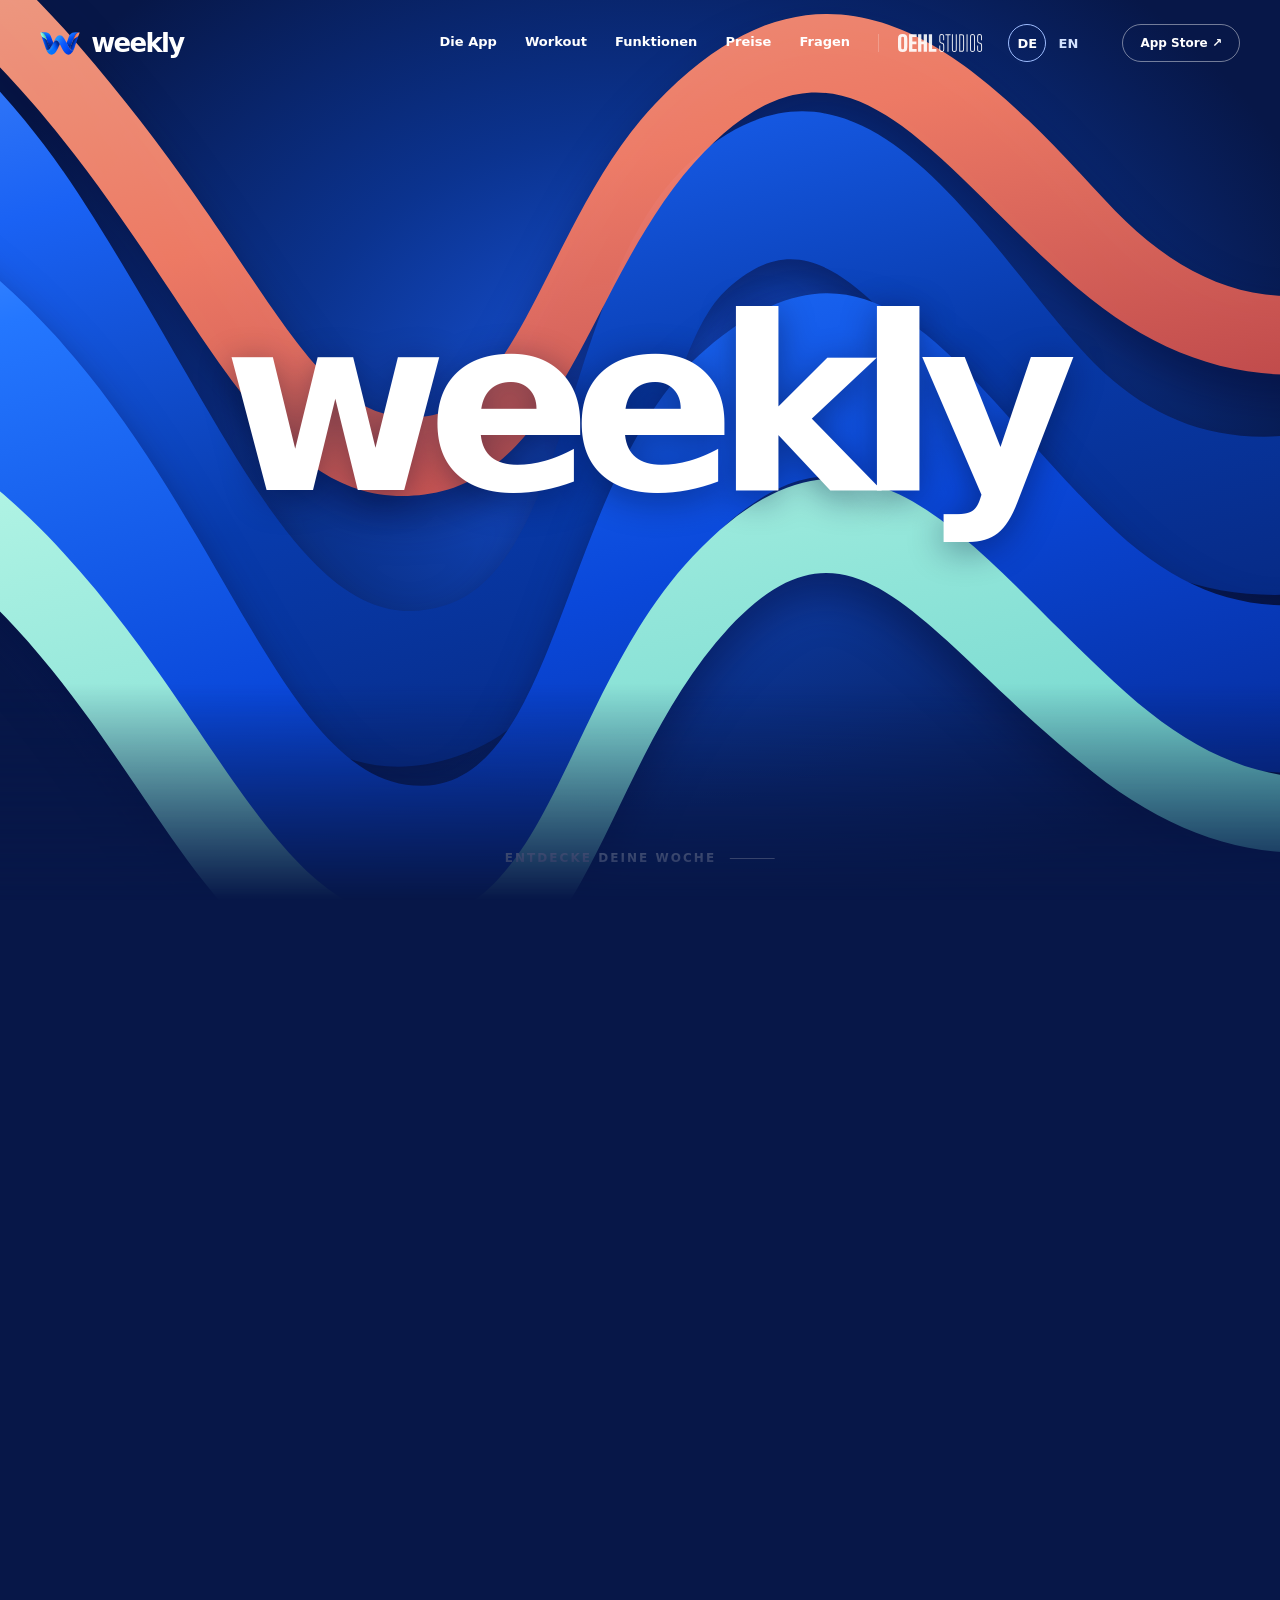
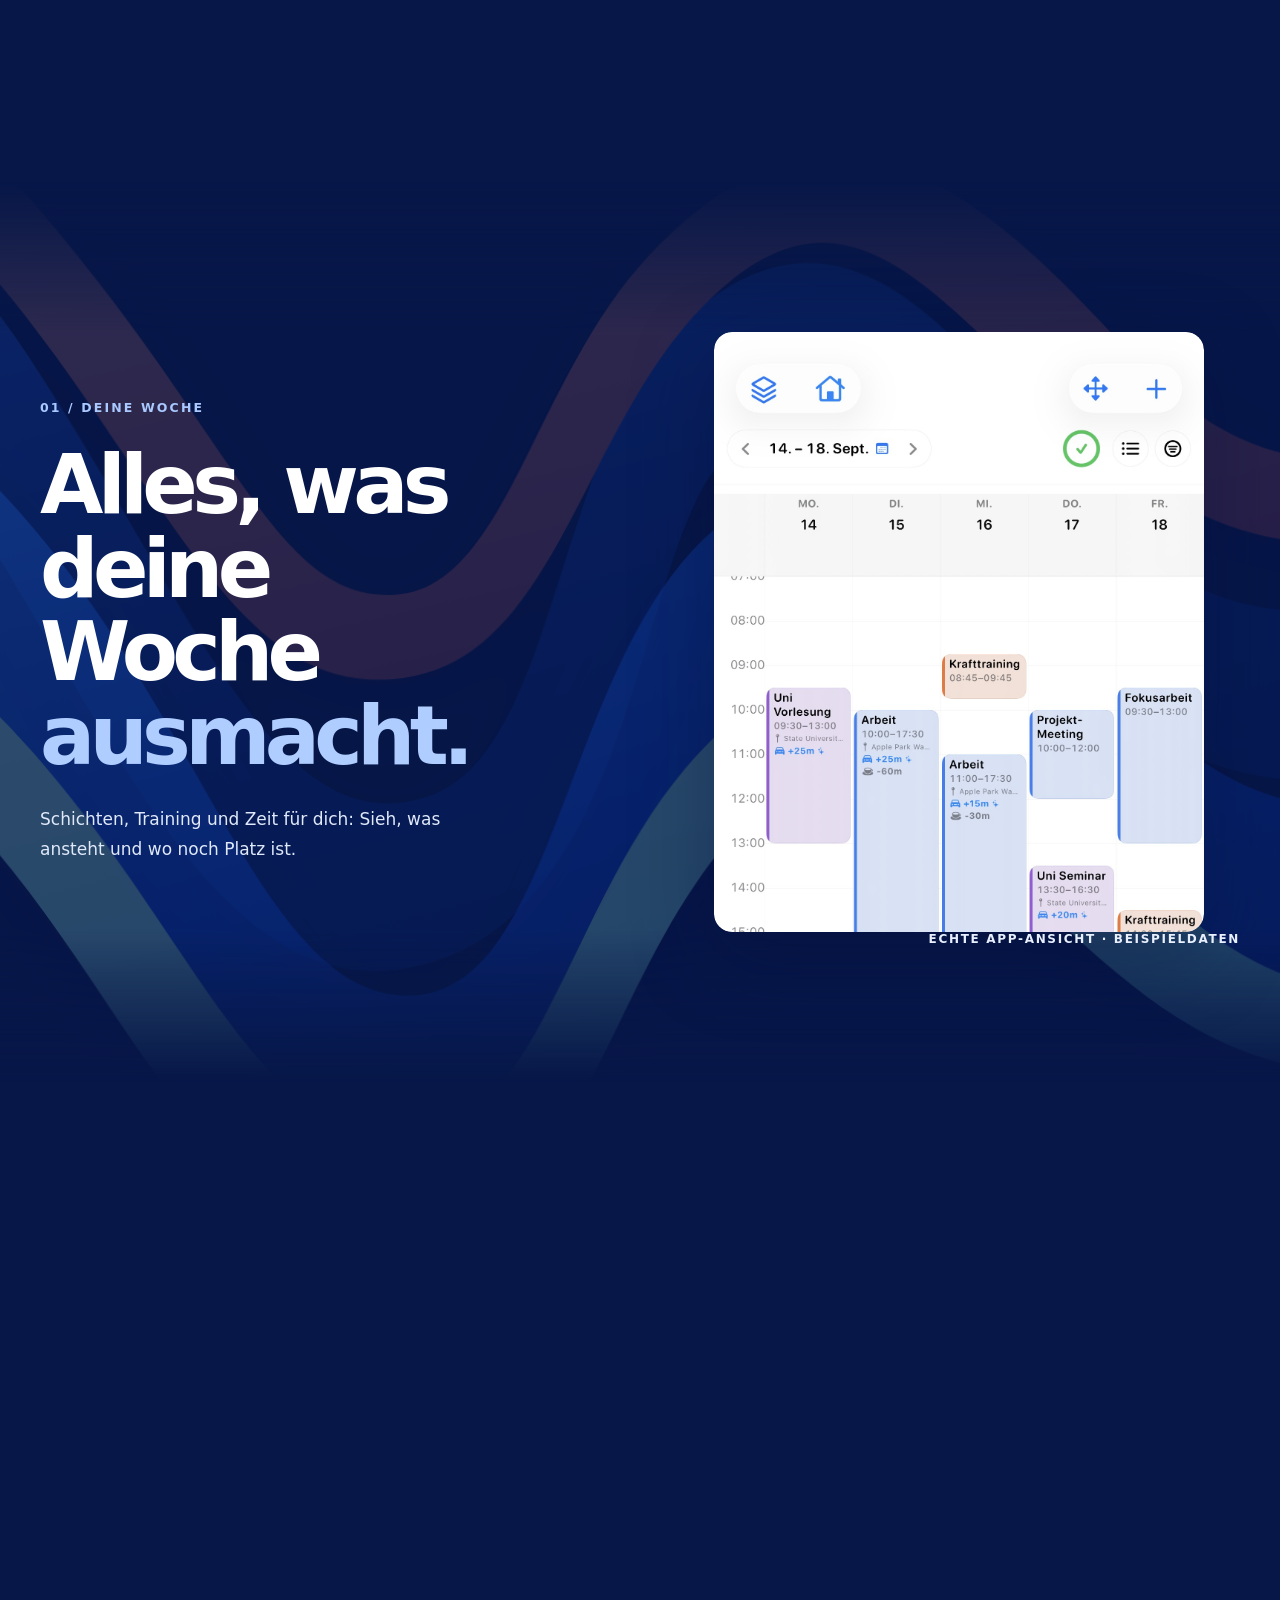
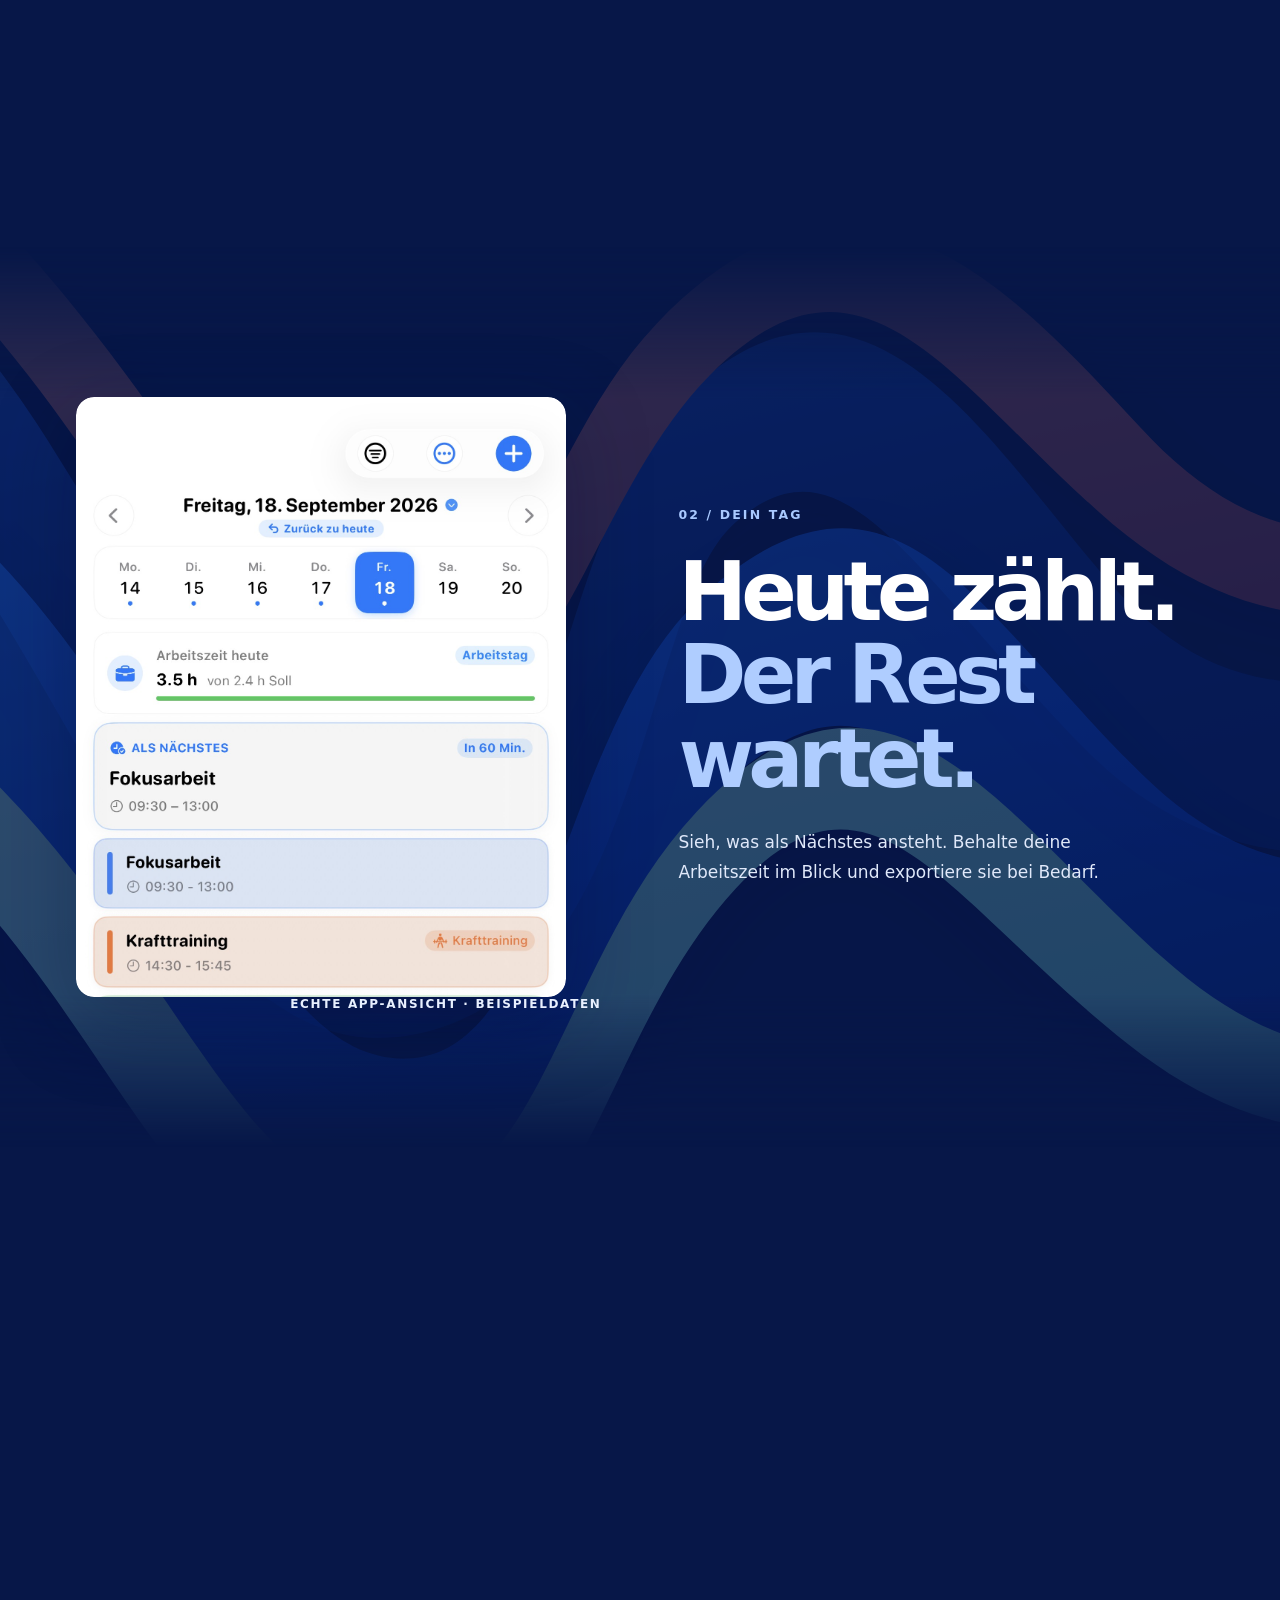
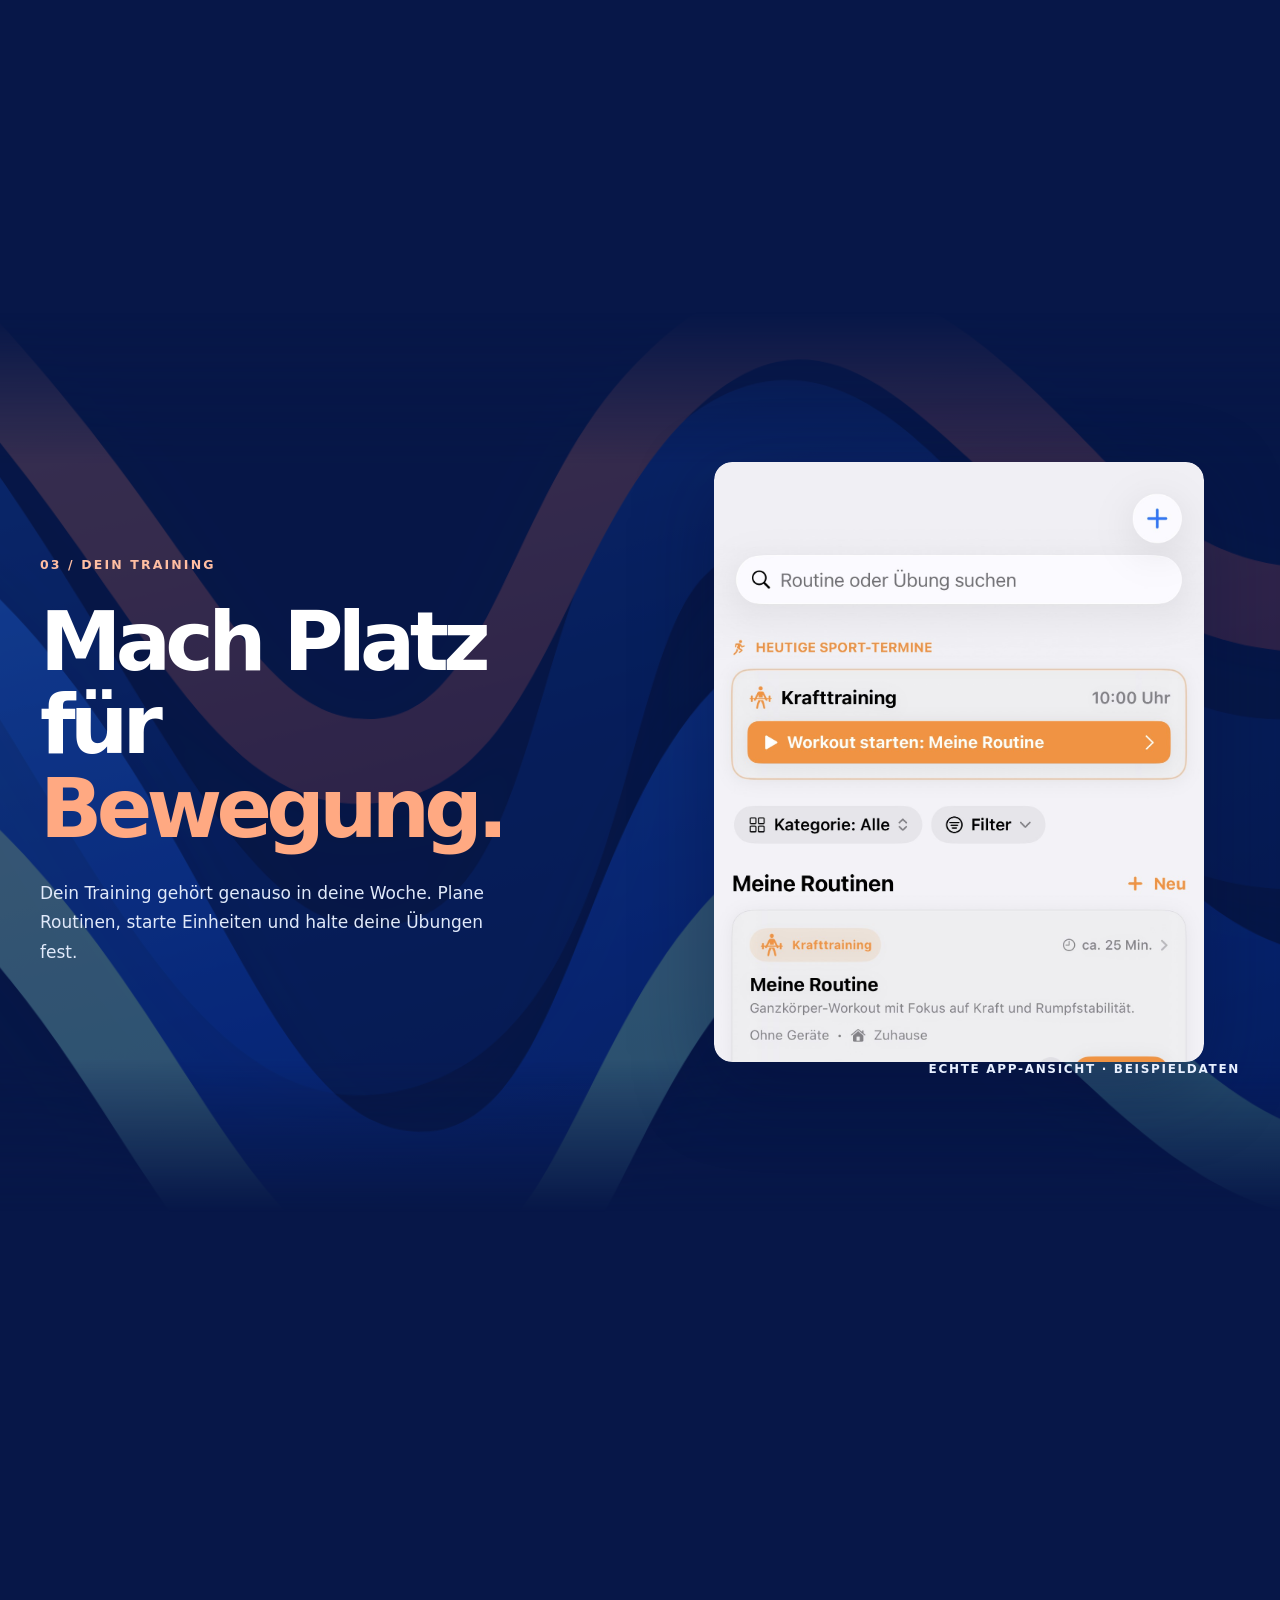
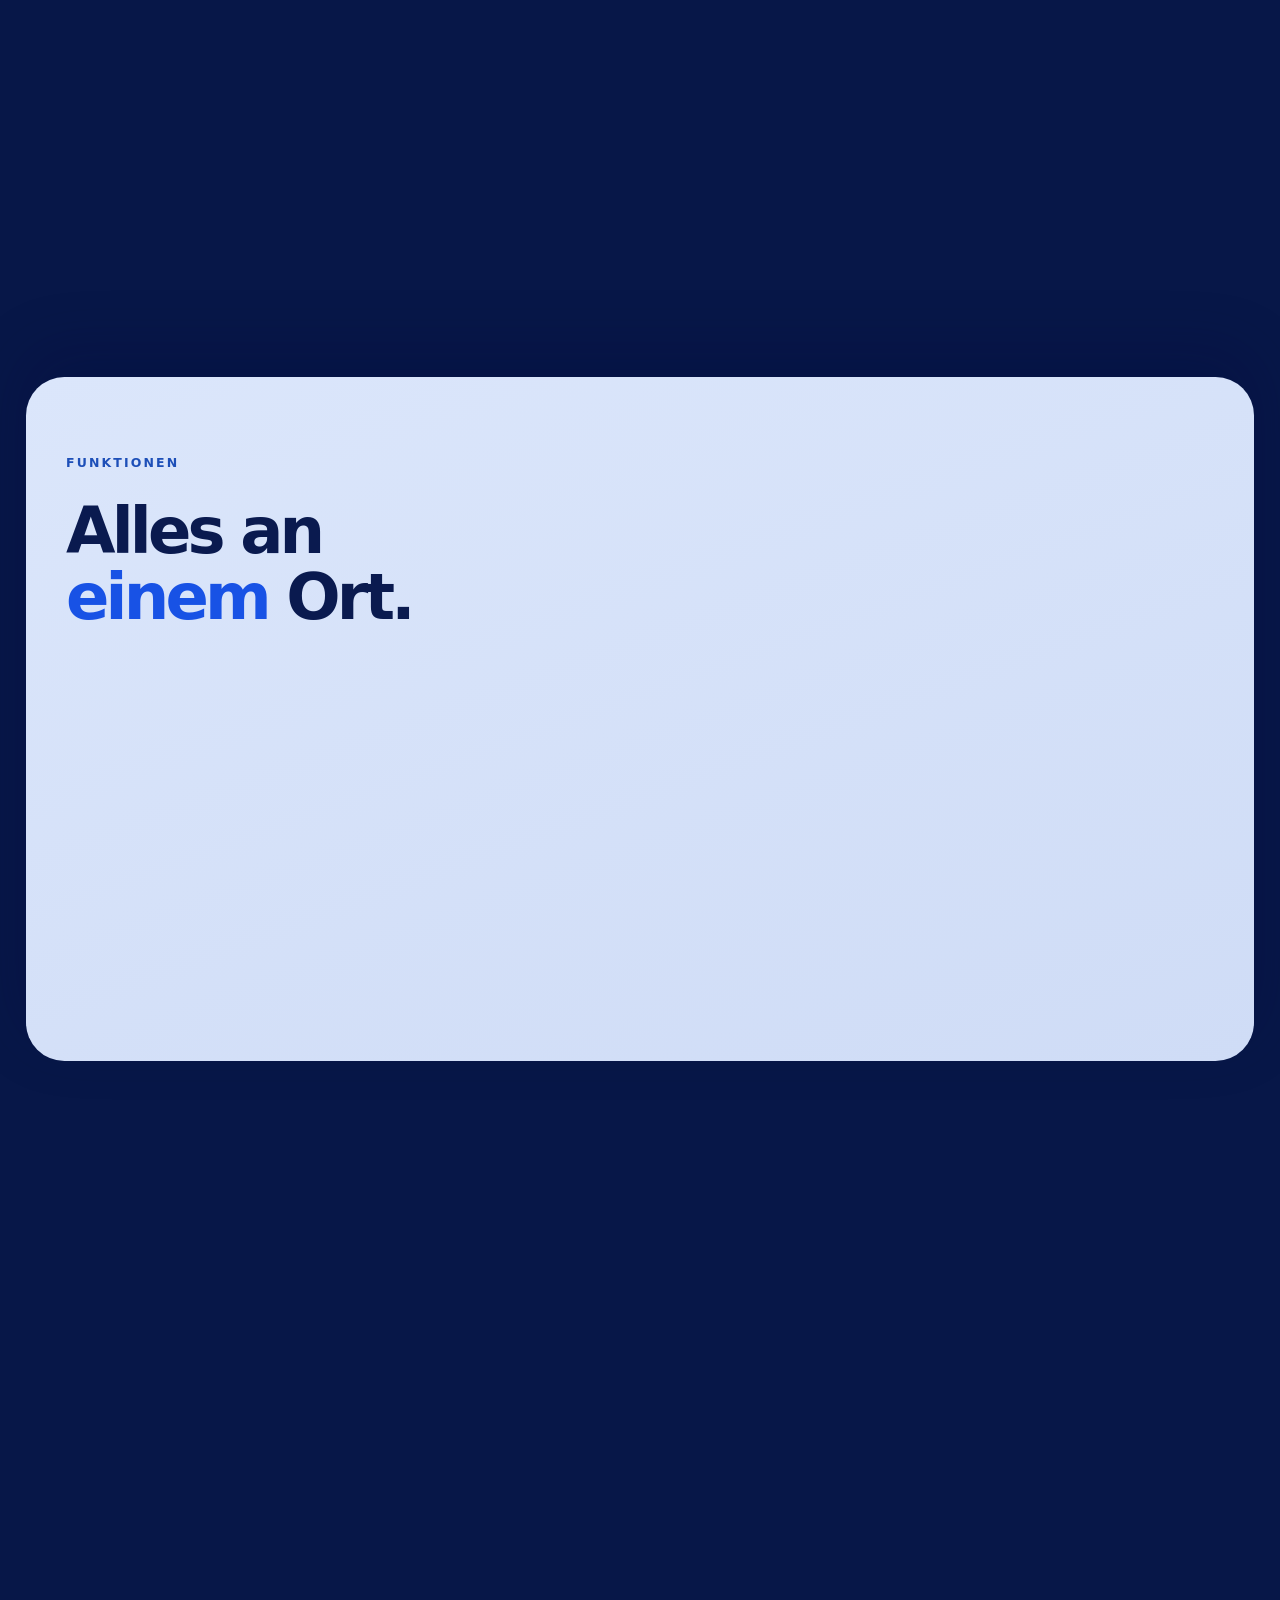
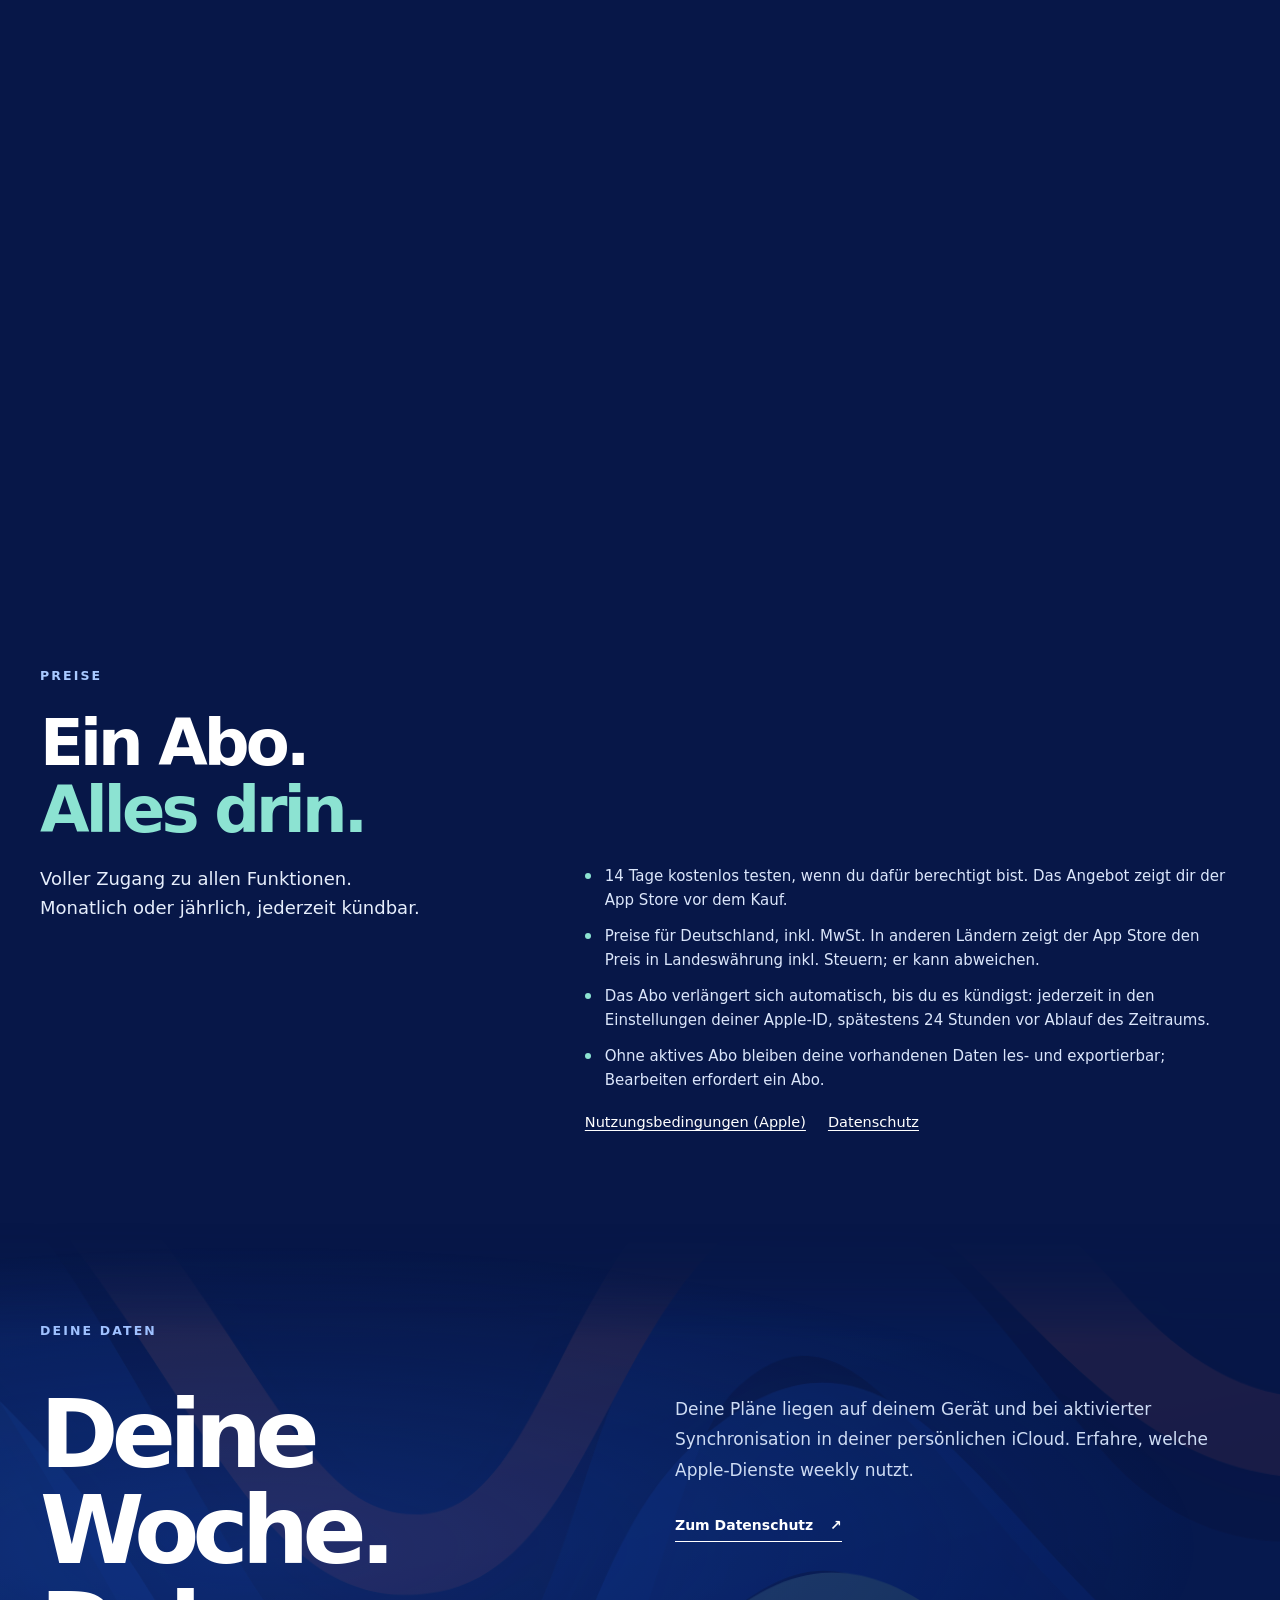
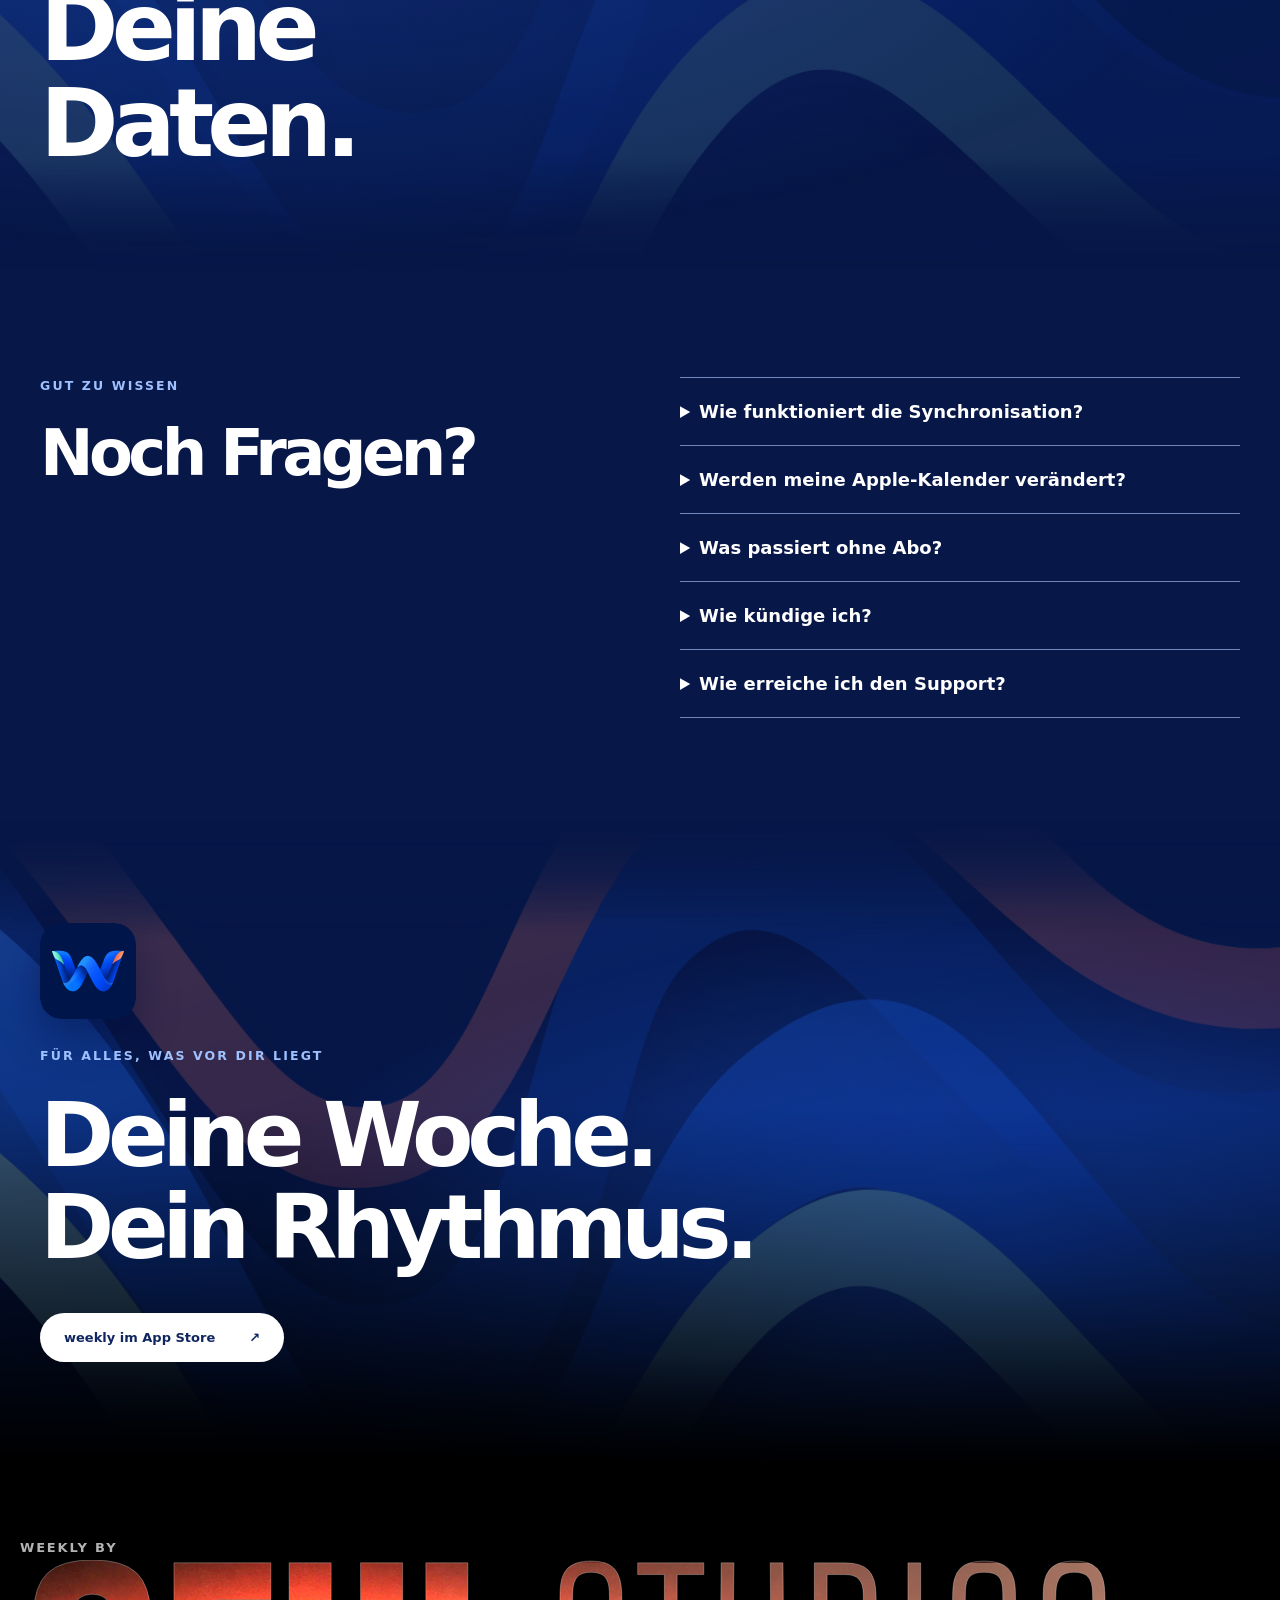
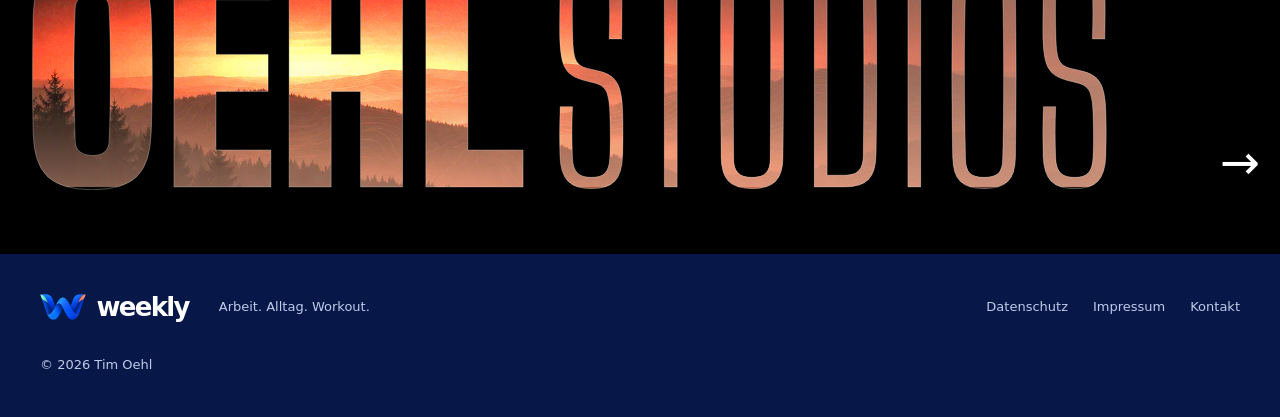
==== commit 1d9cad8f: "fix(web): no overlap of feature box, nav does not wrap, caption below screenshot on phones, smooth f" ====
--- a/index.html
+++ b/index.html
@@ -5,7 +5,7 @@
 <meta name="description" content="weekly bringt Arbeit, Alltag und Workout in einen klaren Wochenüberblick.">
 <title>weekly – Deine Woche. Dein Rhythmus.</title>
 <meta property="og:type" content="website"><meta property="og:title" content="weekly – Work &amp; Workout in einer Woche"><meta property="og:description" content="Arbeit, Alltag und Workout in einem klaren Wochenüberblick."><meta property="og:image" content="https://toehl-lgtm.github.io/weekly-web/assets/brand/og-image.png"><meta property="og:image:width" content="1200"><meta property="og:image:height" content="630"><meta property="og:image:alt" content="weekly – Band-W und Schriftzug auf Navy"><meta property="og:site_name" content="weekly"><meta property="og:url" content="https://toehl-lgtm.github.io/weekly-web/"><meta name="twitter:card" content="summary_large_image">
-<link rel="icon" href="assets/brand/favicon.svg" type="image/svg+xml"><link rel="icon" href="assets/brand/favicon-32.png" sizes="32x32" type="image/png"><link rel="apple-touch-icon" href="assets/brand/apple-touch-icon.png"><link rel="canonical" href="https://toehl-lgtm.github.io/weekly-web/"><link rel="stylesheet" href="assets/brand/style.css?v=18"><script src="assets/brand/language.js?v=6" defer></script><script src="assets/brand/motion.js?v=5" defer></script>
+<link rel="icon" href="assets/brand/favicon.svg" type="image/svg+xml"><link rel="icon" href="assets/brand/favicon-32.png" sizes="32x32" type="image/png"><link rel="apple-touch-icon" href="assets/brand/apple-touch-icon.png"><link rel="canonical" href="https://toehl-lgtm.github.io/weekly-web/"><link rel="stylesheet" href="assets/brand/style.css?v=20"><script src="assets/brand/language.js?v=6" defer></script><script src="assets/brand/motion.js?v=5" defer></script>
 </head>
 <body>
 <a class="skip" href="#inhalt">Zum Inhalt springen</a>
--- a/assets/brand/style.css
+++ b/assets/brand/style.css
@@ -138,3 +138,14 @@
 .nav-studio{font-size:0}
 .nav-studio-mark{height:18px;width:auto;display:block}
 .studio-mark{display:block;width:min(100%,1100px);height:auto;font-size:0;background:none;color:inherit;-webkit-text-fill-color:initial;padding:0}
+
+/* Korrekturen: Navigation bricht nicht mehr um, Box überlappt das Kapitel nicht, Übergang zum Studio-Band */
+.nav-brand{flex:none}
+.nav nav{white-space:nowrap;gap:clamp(14px,2.2vw,32px)}
+.nav nav a{white-space:nowrap}
+@media(max-width:1180px){.nav-studio{display:none}}
+@media(max-width:960px){.nav nav{display:none}.nav-store{margin-left:auto}}
+.features-track{margin-top:0}
+.studio-band{margin-top:0}
+.outro::after{content:"";position:absolute;left:0;right:0;bottom:0;height:55%;background:linear-gradient(#0000,#000);pointer-events:none;z-index:1}
+@media(max-width:700px){.chapter-screen{flex-direction:column;height:auto;gap:0}.screen-image{height:min(40svh,340px)}.screen-caption{position:static;display:block;margin-top:14px;text-align:center;width:100%;right:auto;bottom:auto;font-size:11px}.story-stage .stage-layout{padding-block:70px 40px}}
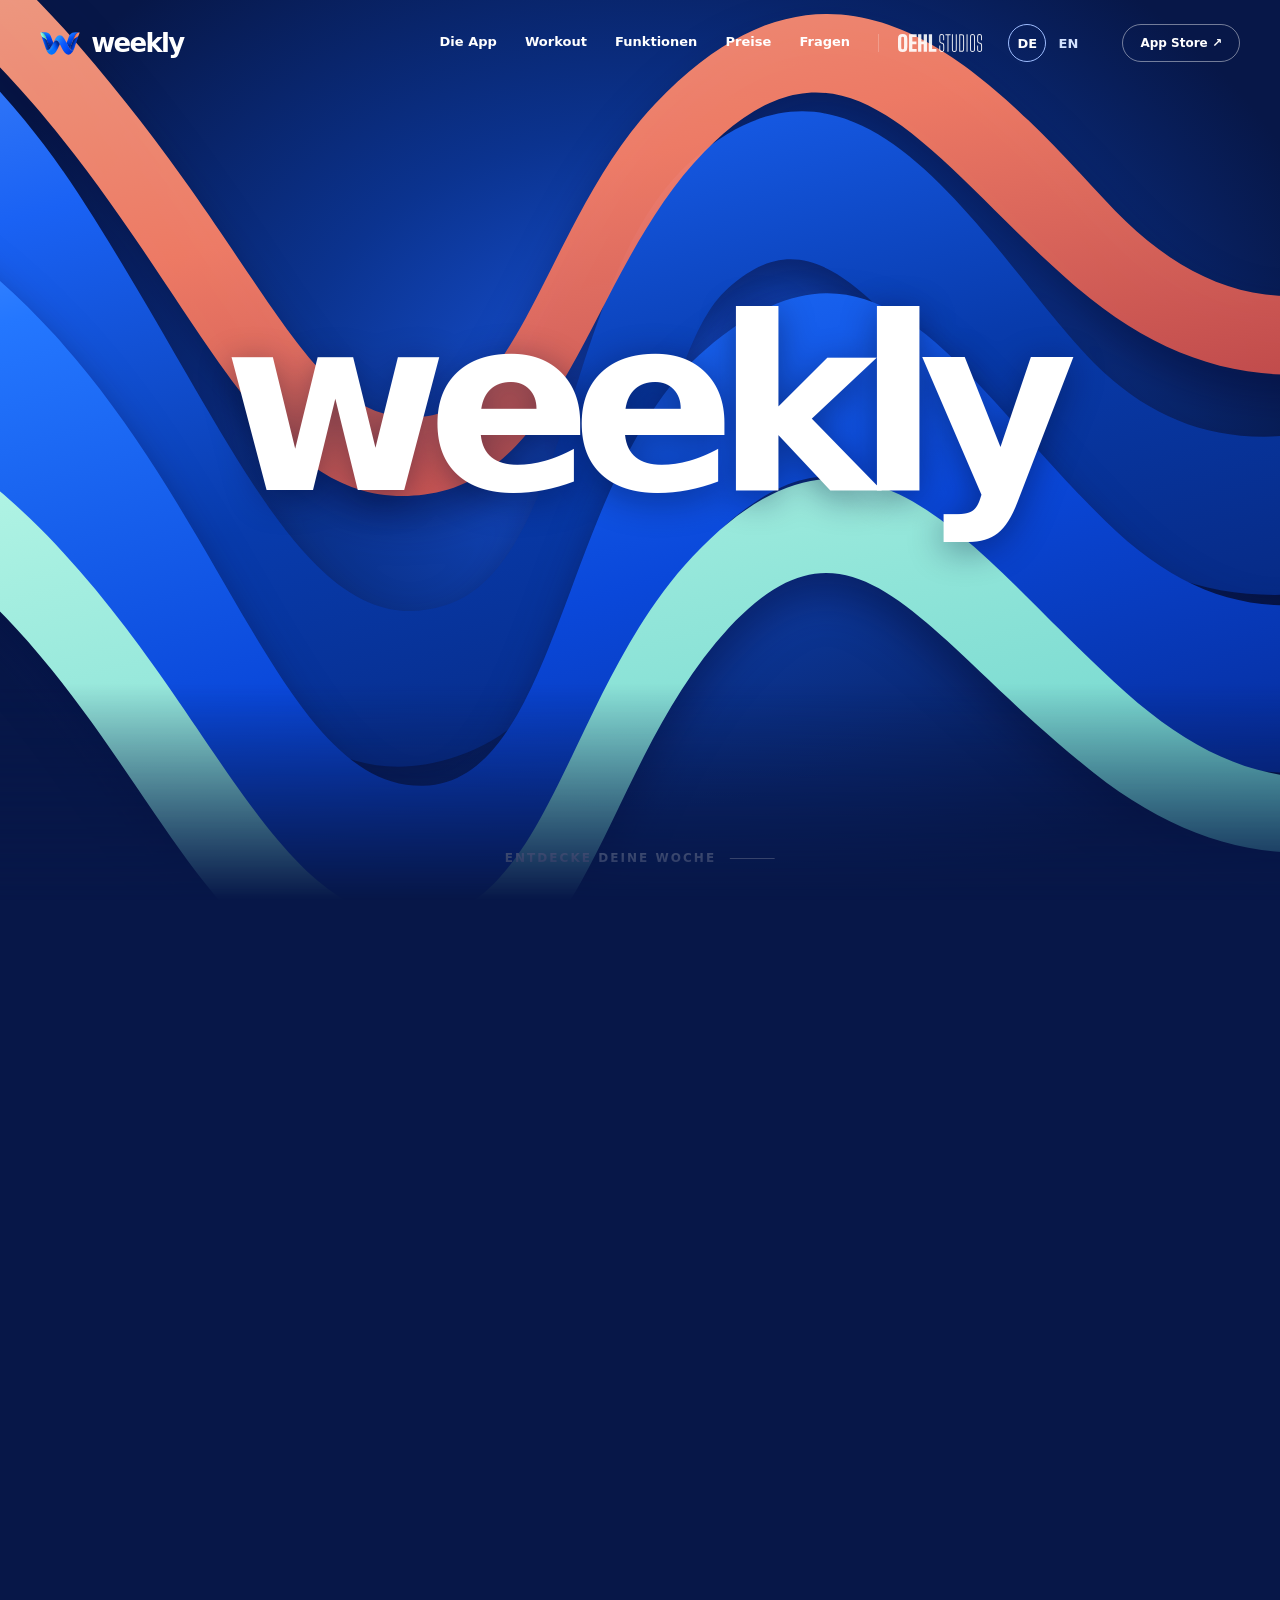
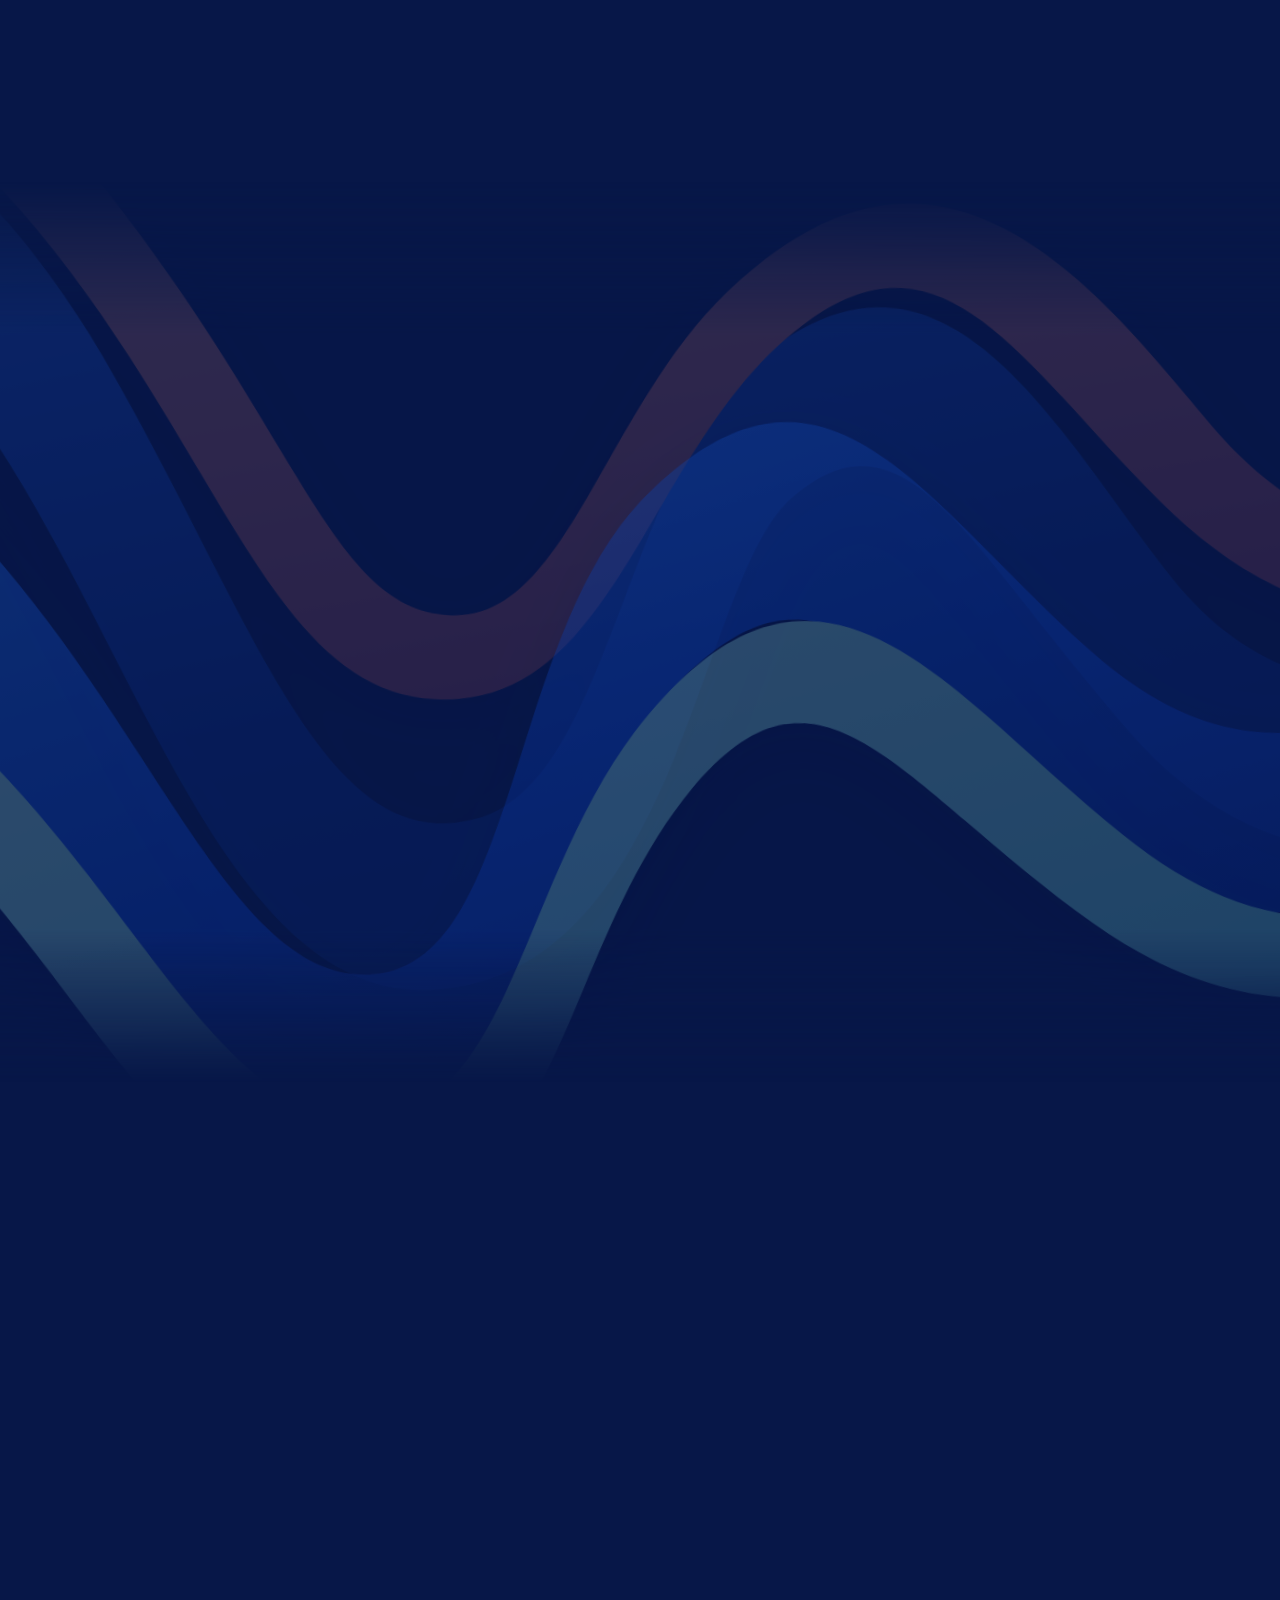
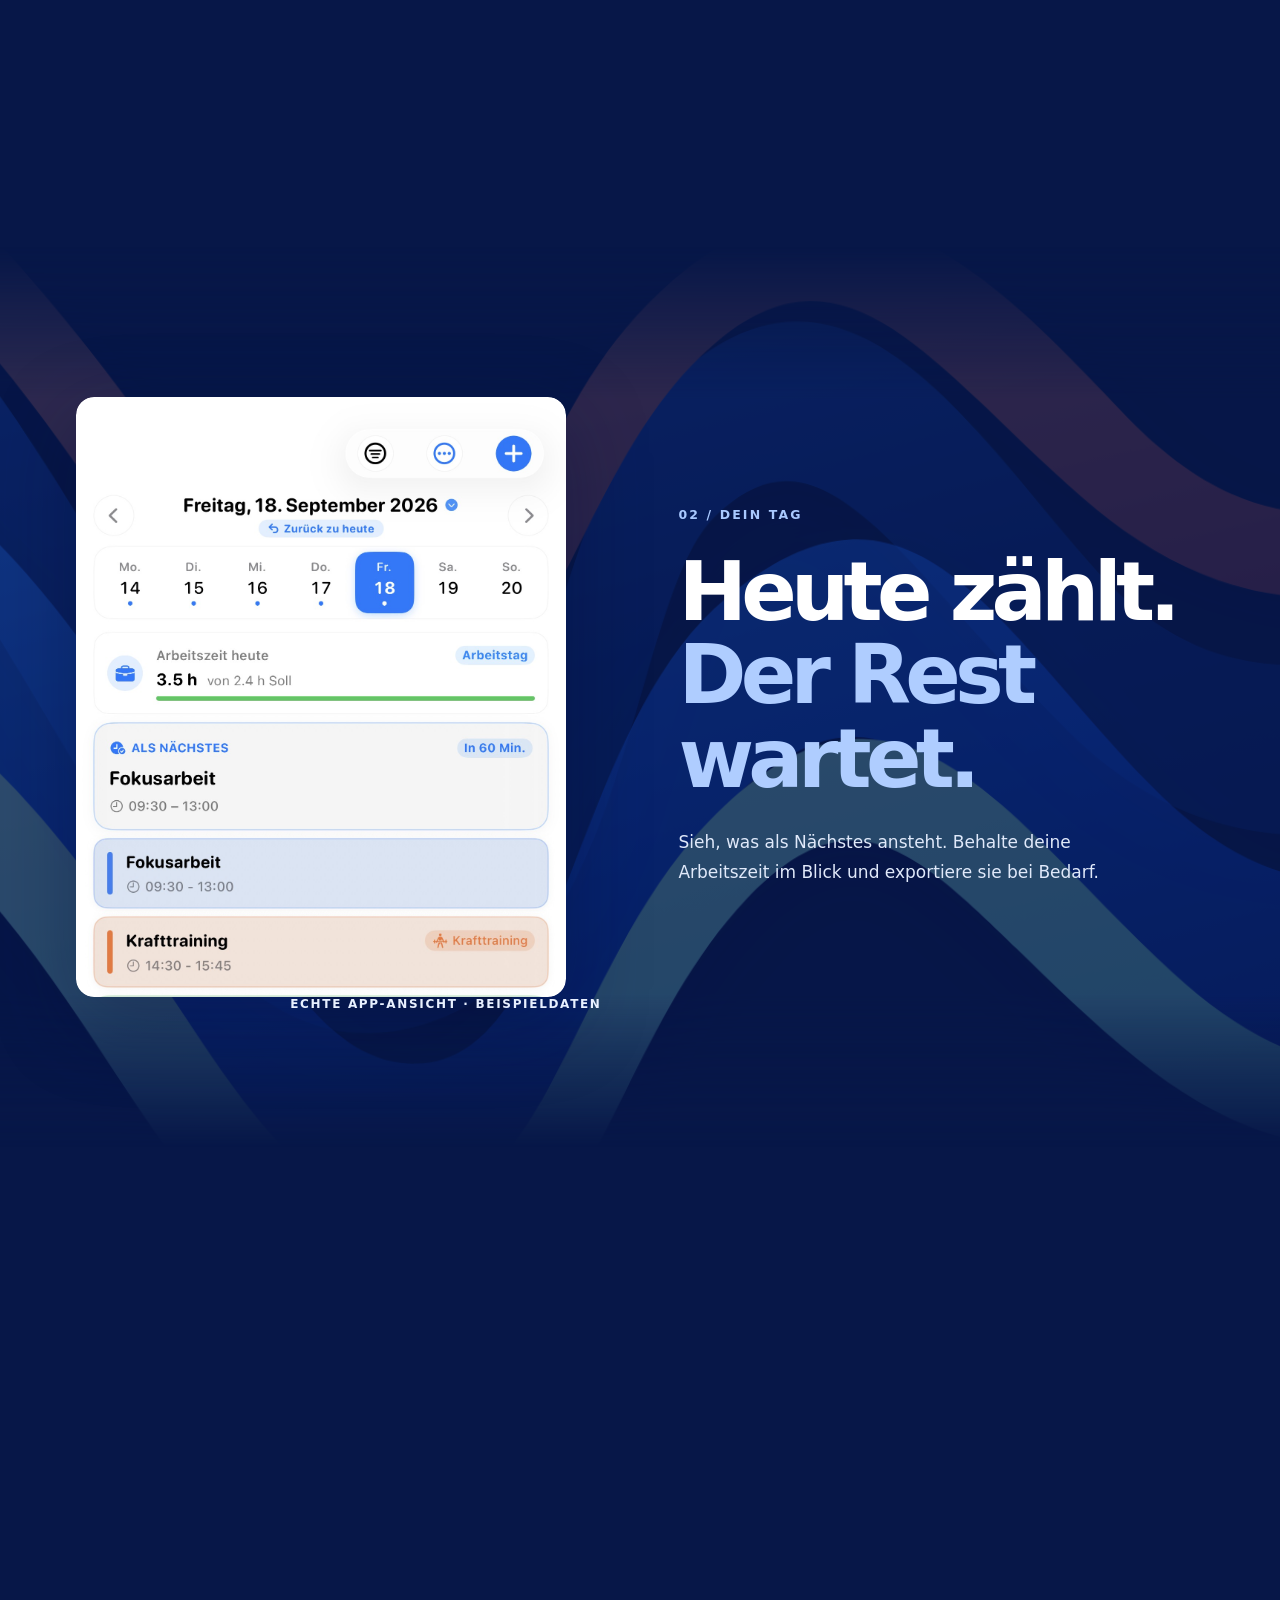
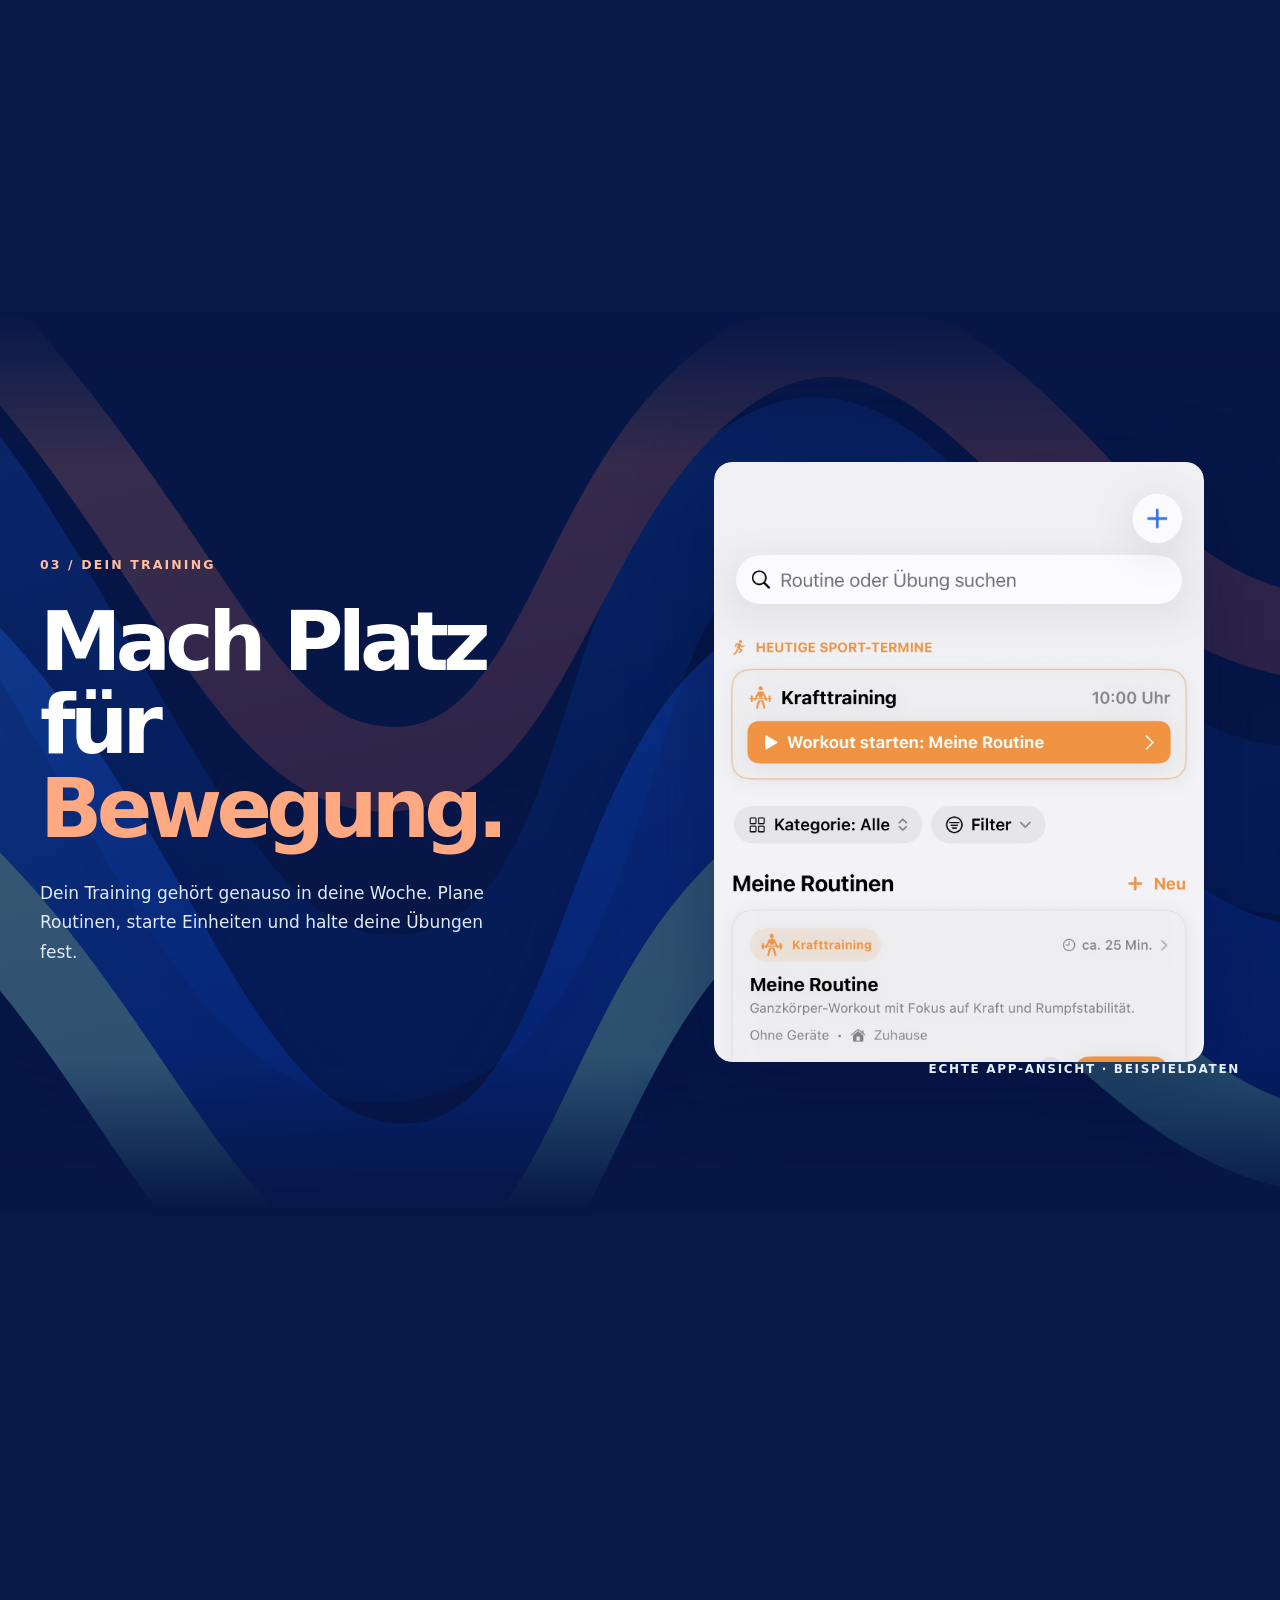
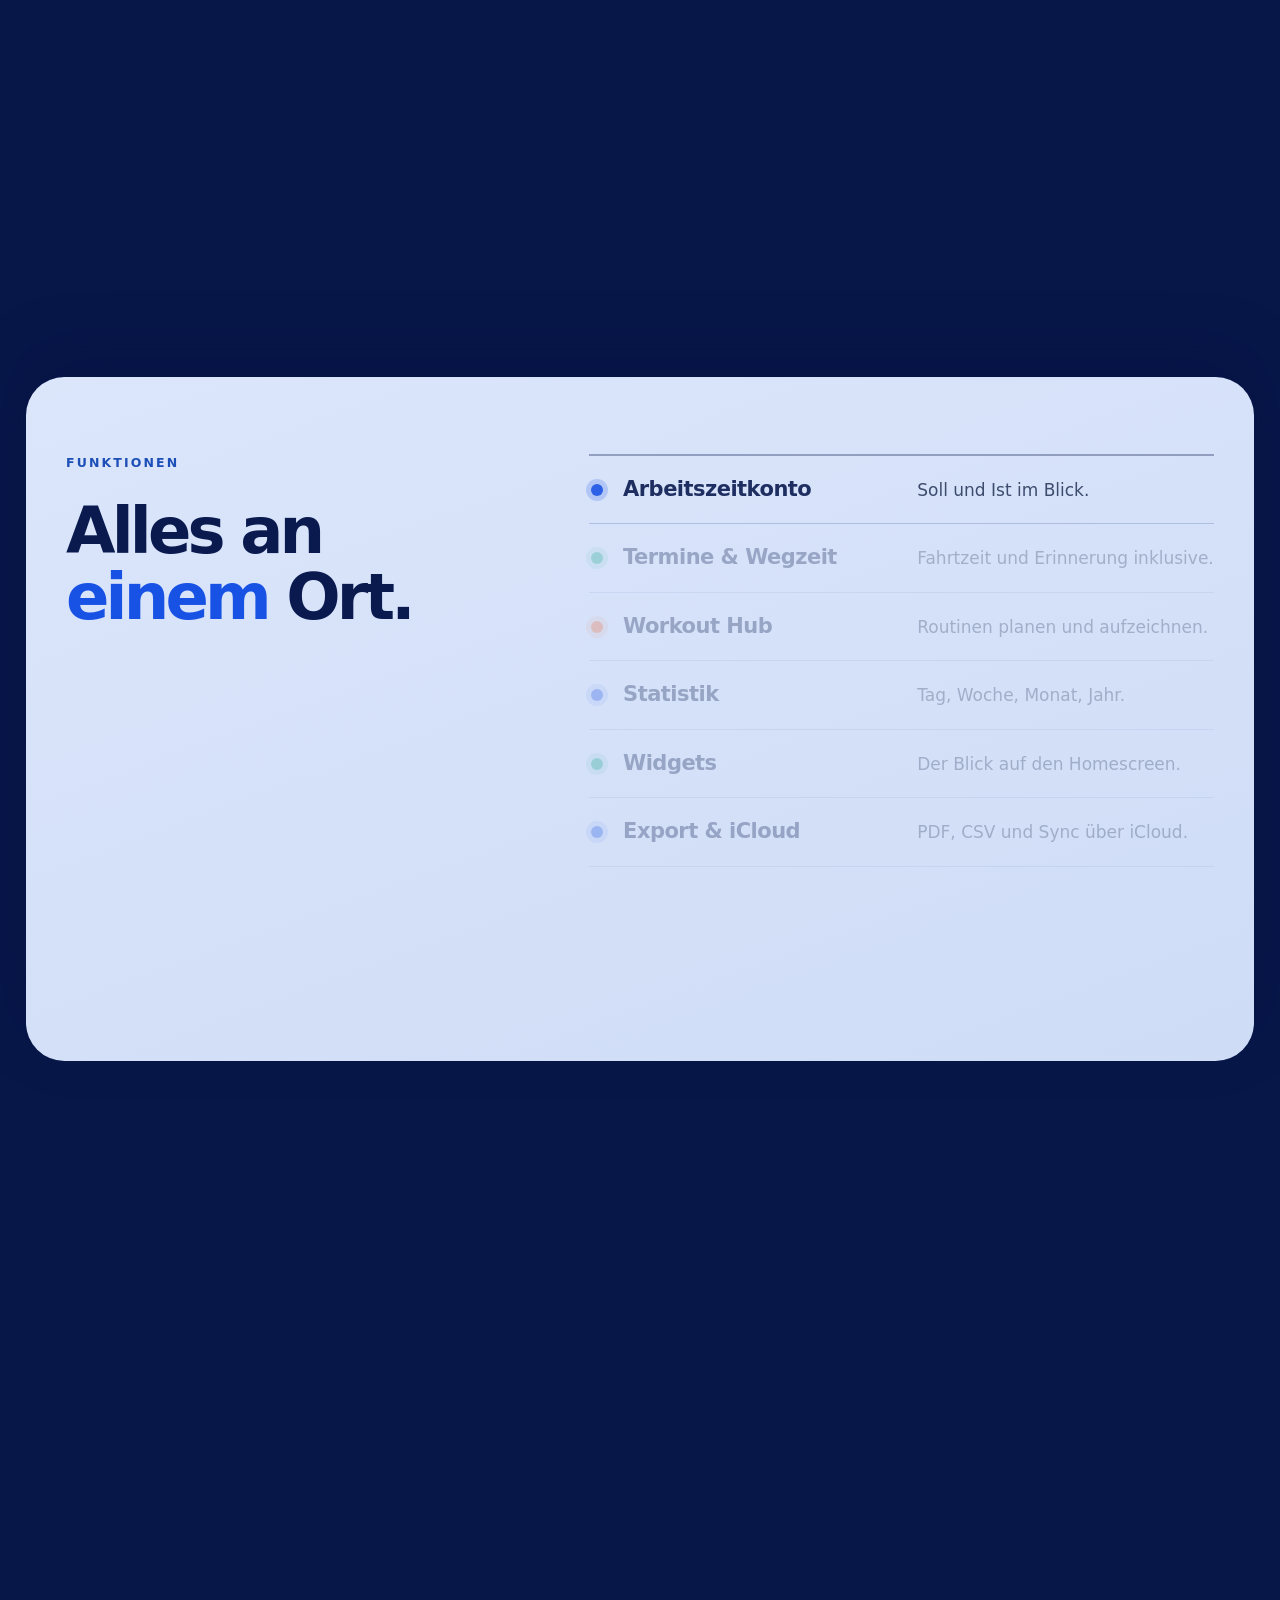
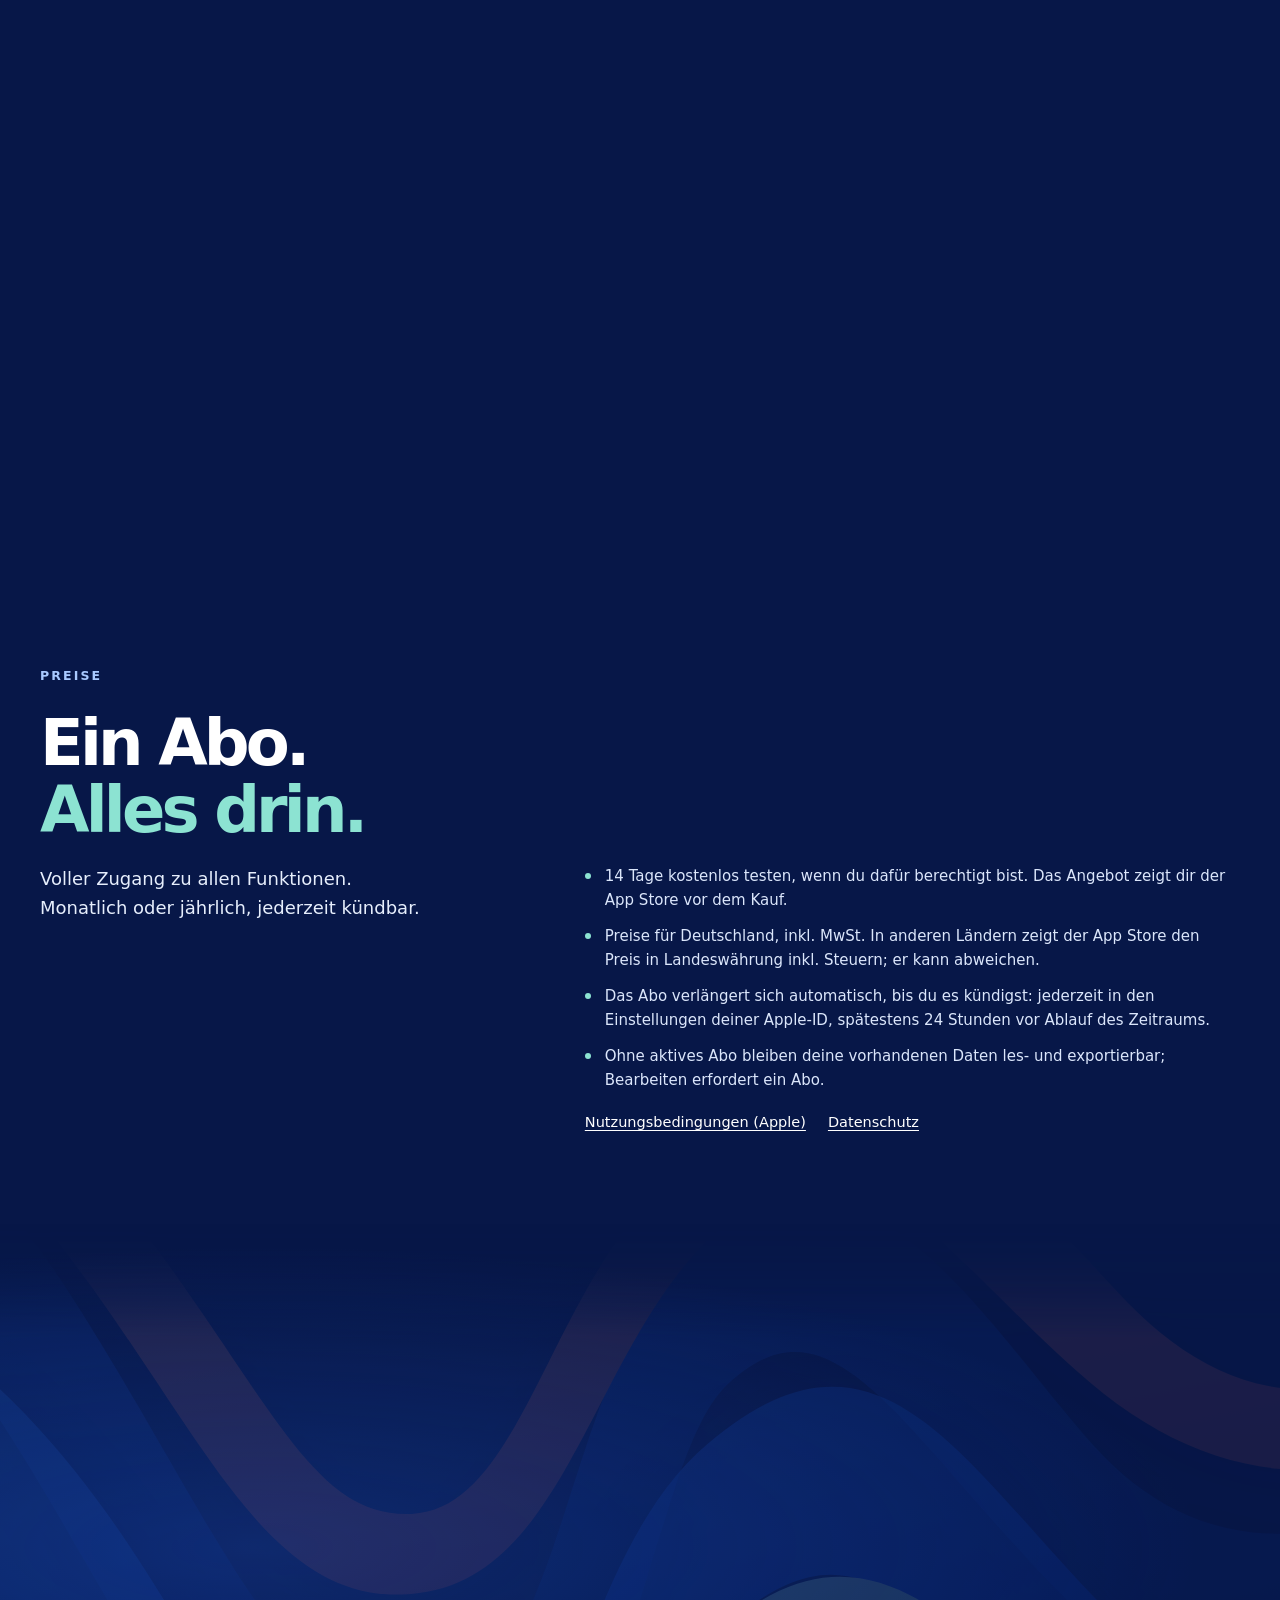
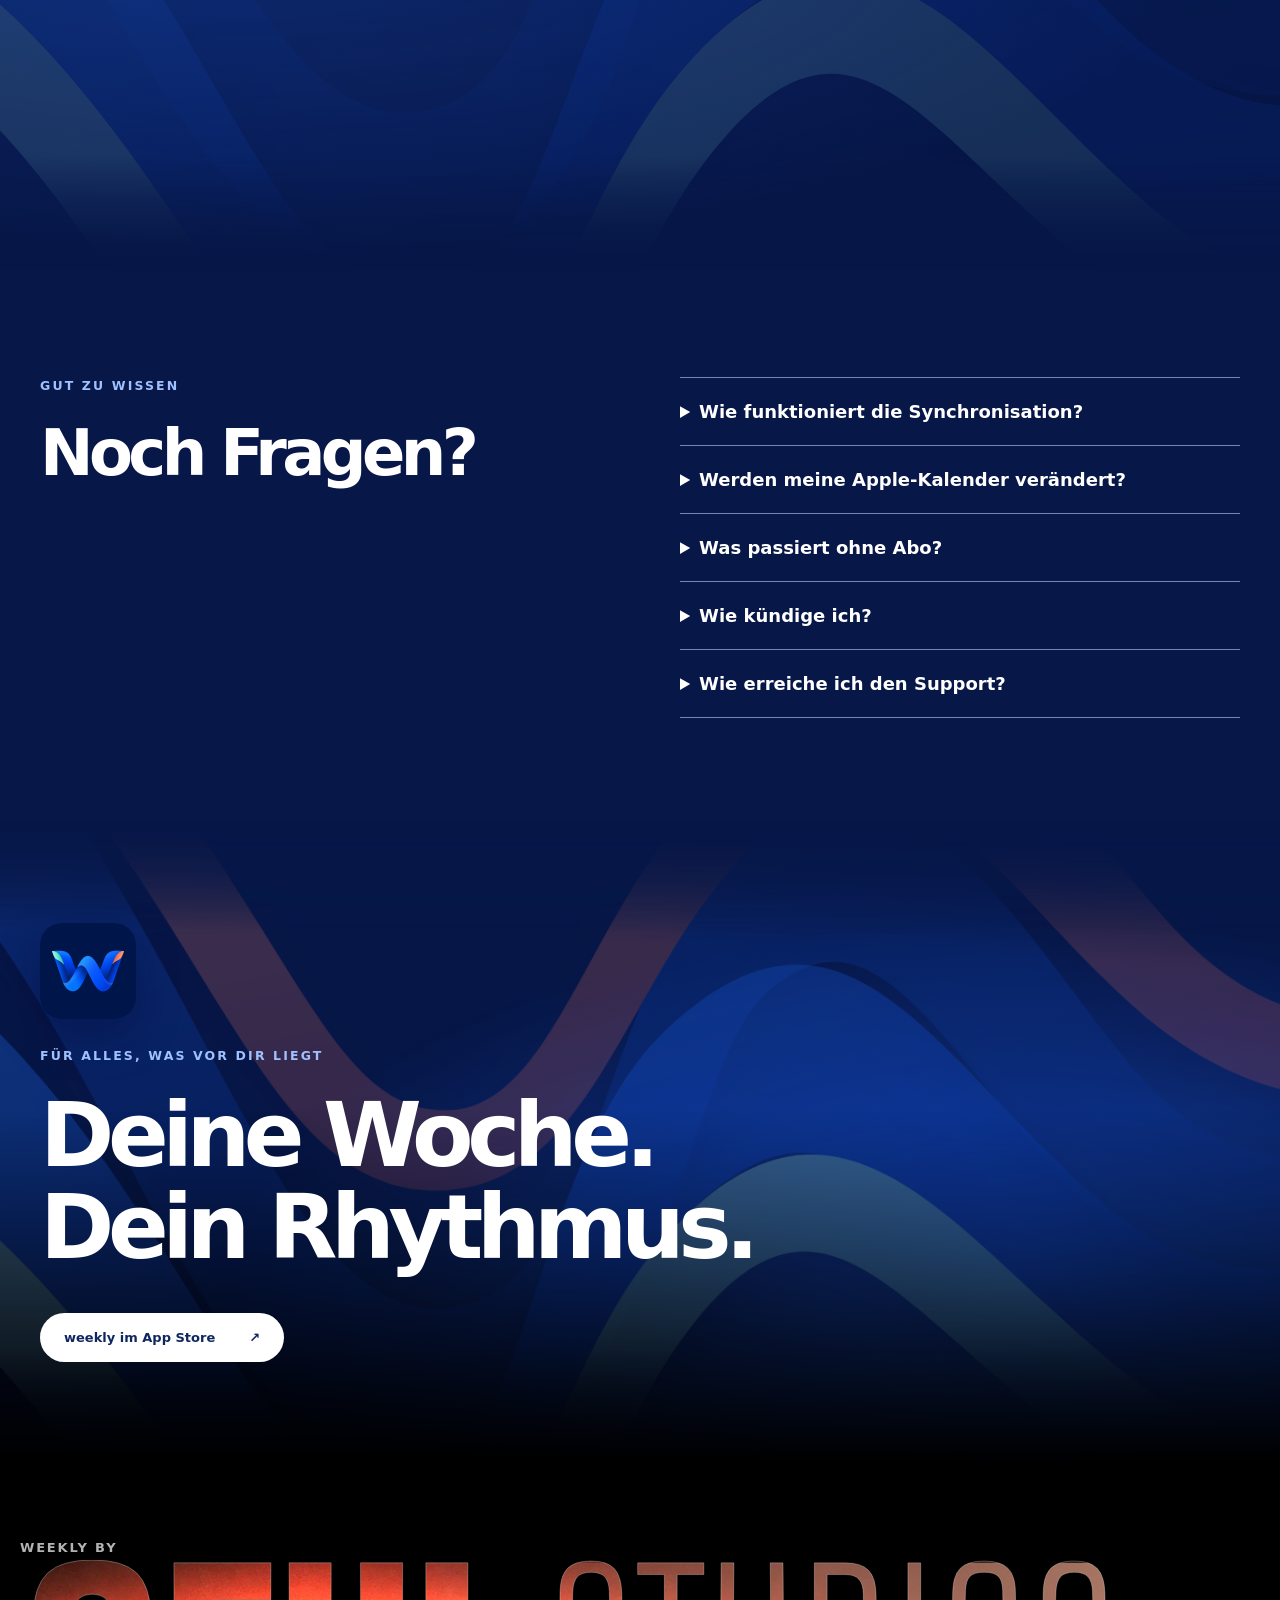
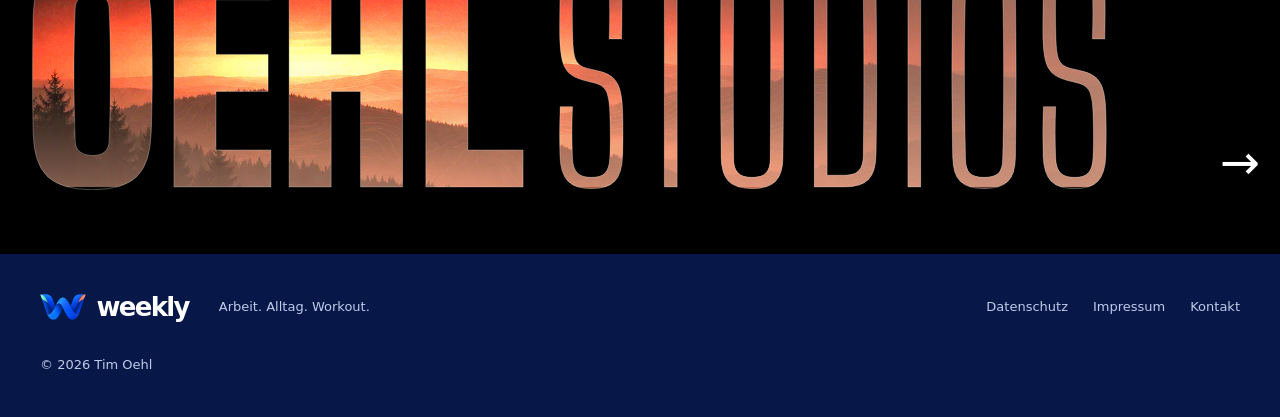
==== commit 9b596bb4: "feat(web): studio links follow the chosen language (../en/) Co-Authored-By: Claude Sonnet 5.5 <norep" ====
--- a/index.html
+++ b/index.html
@@ -5,7 +5,7 @@
 <meta name="description" content="weekly bringt Arbeit, Alltag und Workout in einen klaren Wochenüberblick.">
 <title>weekly – Deine Woche. Dein Rhythmus.</title>
 <meta property="og:type" content="website"><meta property="og:title" content="weekly – Work &amp; Workout in einer Woche"><meta property="og:description" content="Arbeit, Alltag und Workout in einem klaren Wochenüberblick."><meta property="og:image" content="https://toehl-lgtm.github.io/weekly-web/assets/brand/og-image.png"><meta property="og:image:width" content="1200"><meta property="og:image:height" content="630"><meta property="og:image:alt" content="weekly – Band-W und Schriftzug auf Navy"><meta property="og:site_name" content="weekly"><meta property="og:url" content="https://toehl-lgtm.github.io/weekly-web/"><meta name="twitter:card" content="summary_large_image">
-<link rel="icon" href="assets/brand/favicon.svg" type="image/svg+xml"><link rel="icon" href="assets/brand/favicon-32.png" sizes="32x32" type="image/png"><link rel="apple-touch-icon" href="assets/brand/apple-touch-icon.png"><link rel="canonical" href="https://toehl-lgtm.github.io/weekly-web/"><link rel="stylesheet" href="assets/brand/style.css?v=20"><script src="assets/brand/language.js?v=6" defer></script><script src="assets/brand/motion.js?v=5" defer></script>
+<link rel="icon" href="assets/brand/favicon.svg" type="image/svg+xml"><link rel="icon" href="assets/brand/favicon-32.png" sizes="32x32" type="image/png"><link rel="apple-touch-icon" href="assets/brand/apple-touch-icon.png"><link rel="canonical" href="https://toehl-lgtm.github.io/weekly-web/"><link rel="stylesheet" href="assets/brand/style.css?v=20"><script src="assets/brand/language.js?v=7" defer></script><script src="assets/brand/motion.js?v=5" defer></script>
 </head>
 <body>
 <a class="skip" href="#inhalt">Zum Inhalt springen</a>
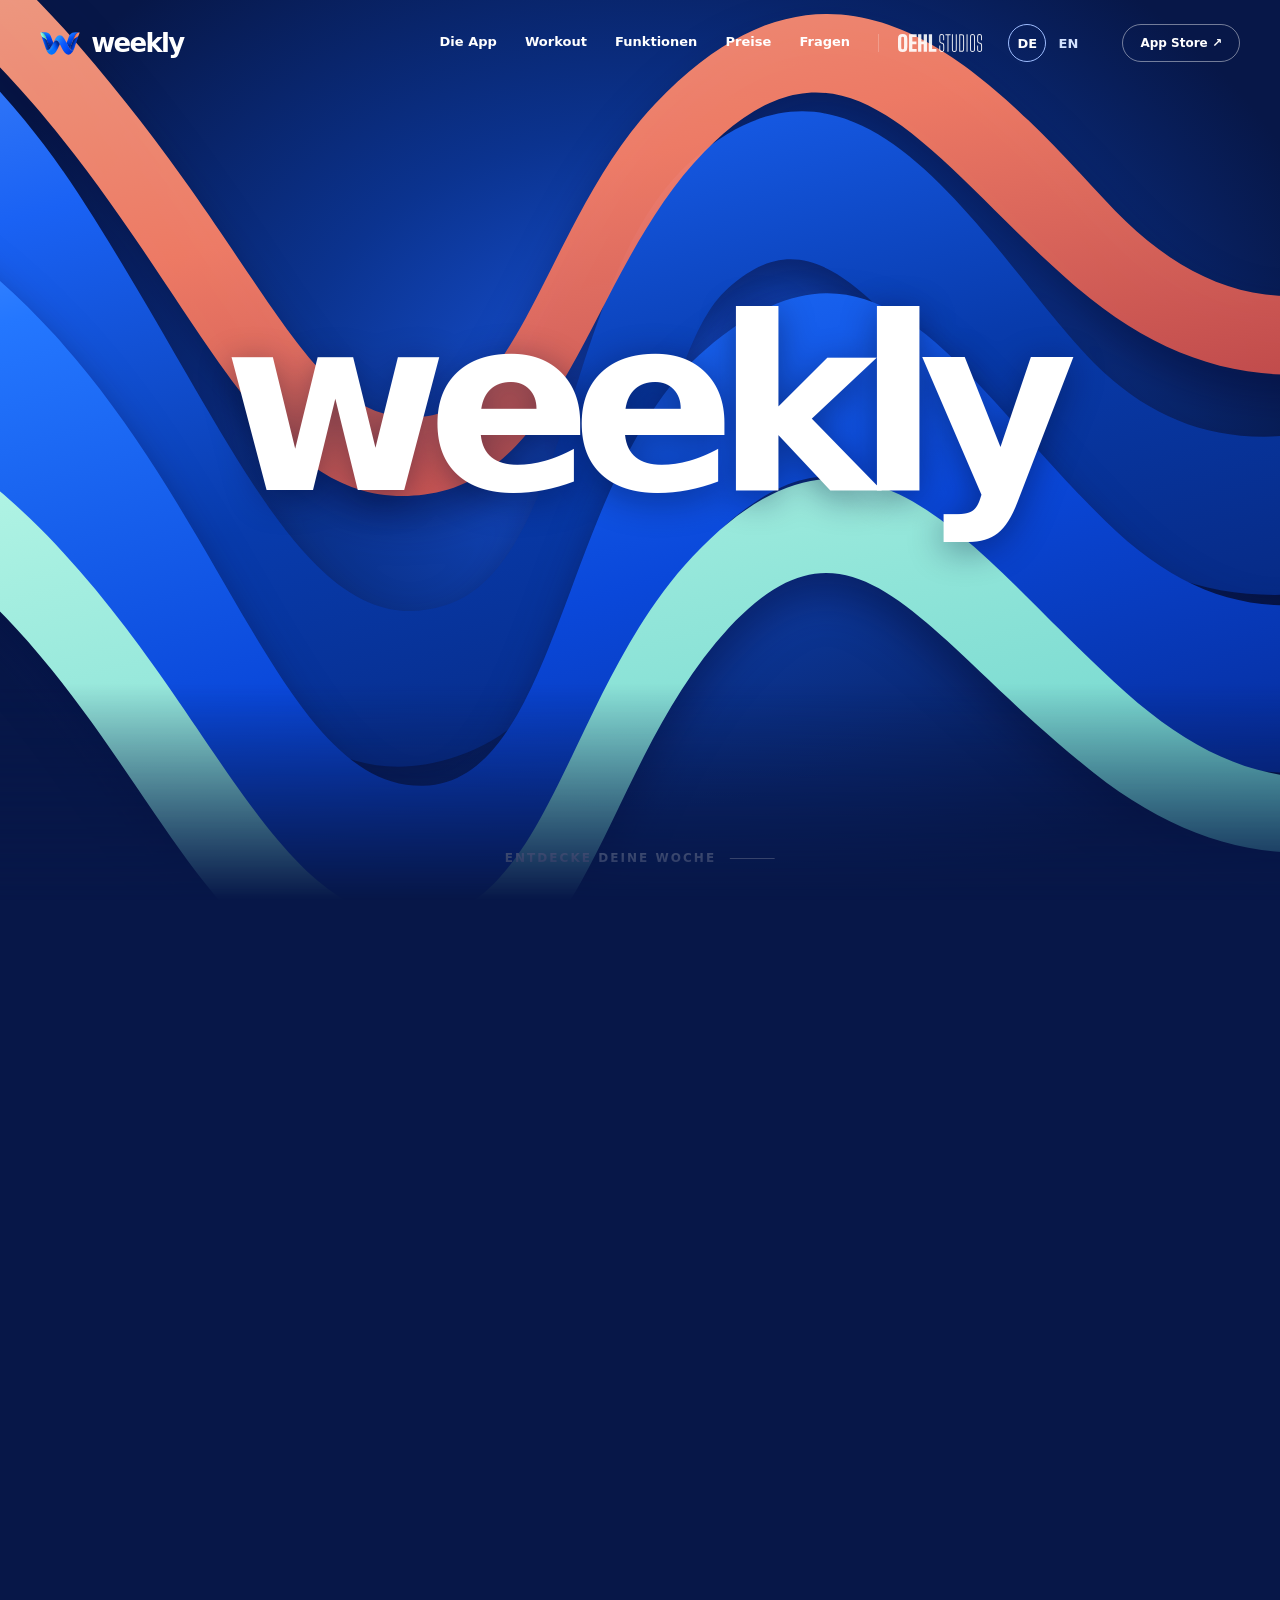
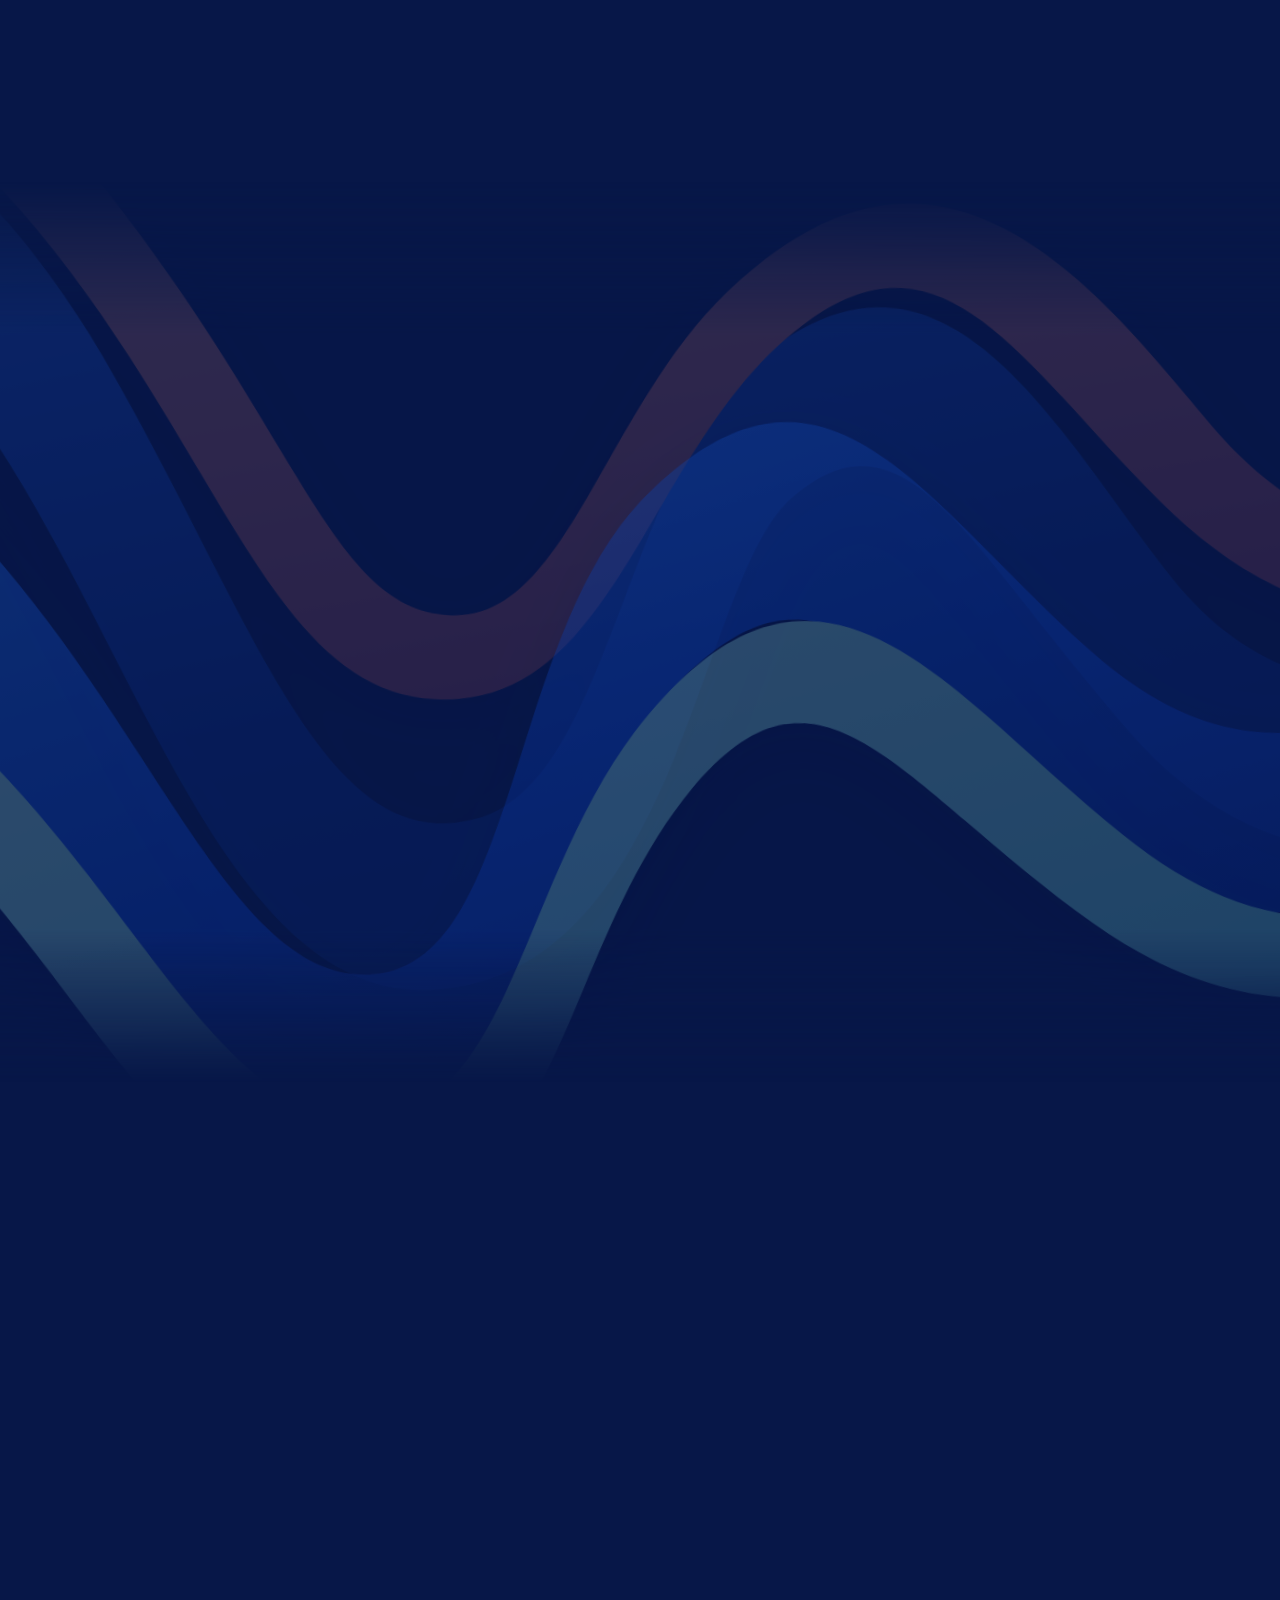
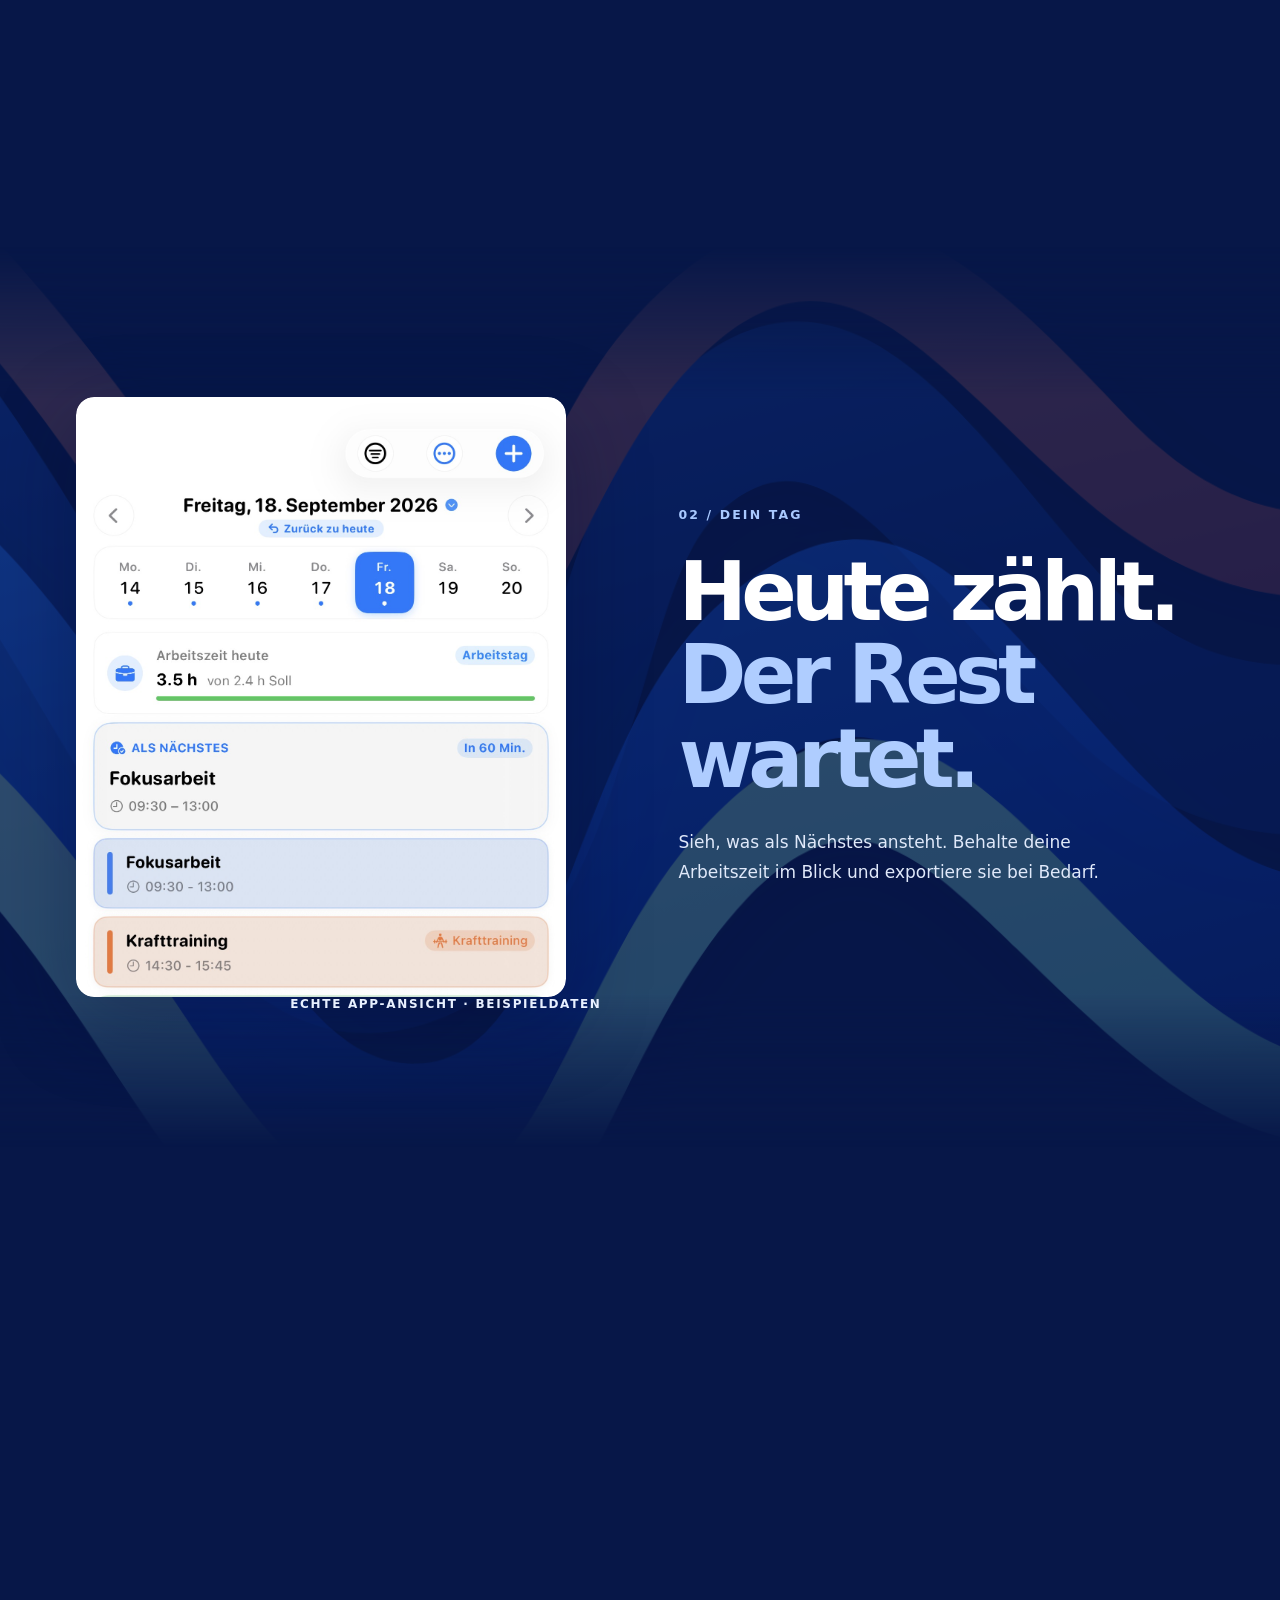
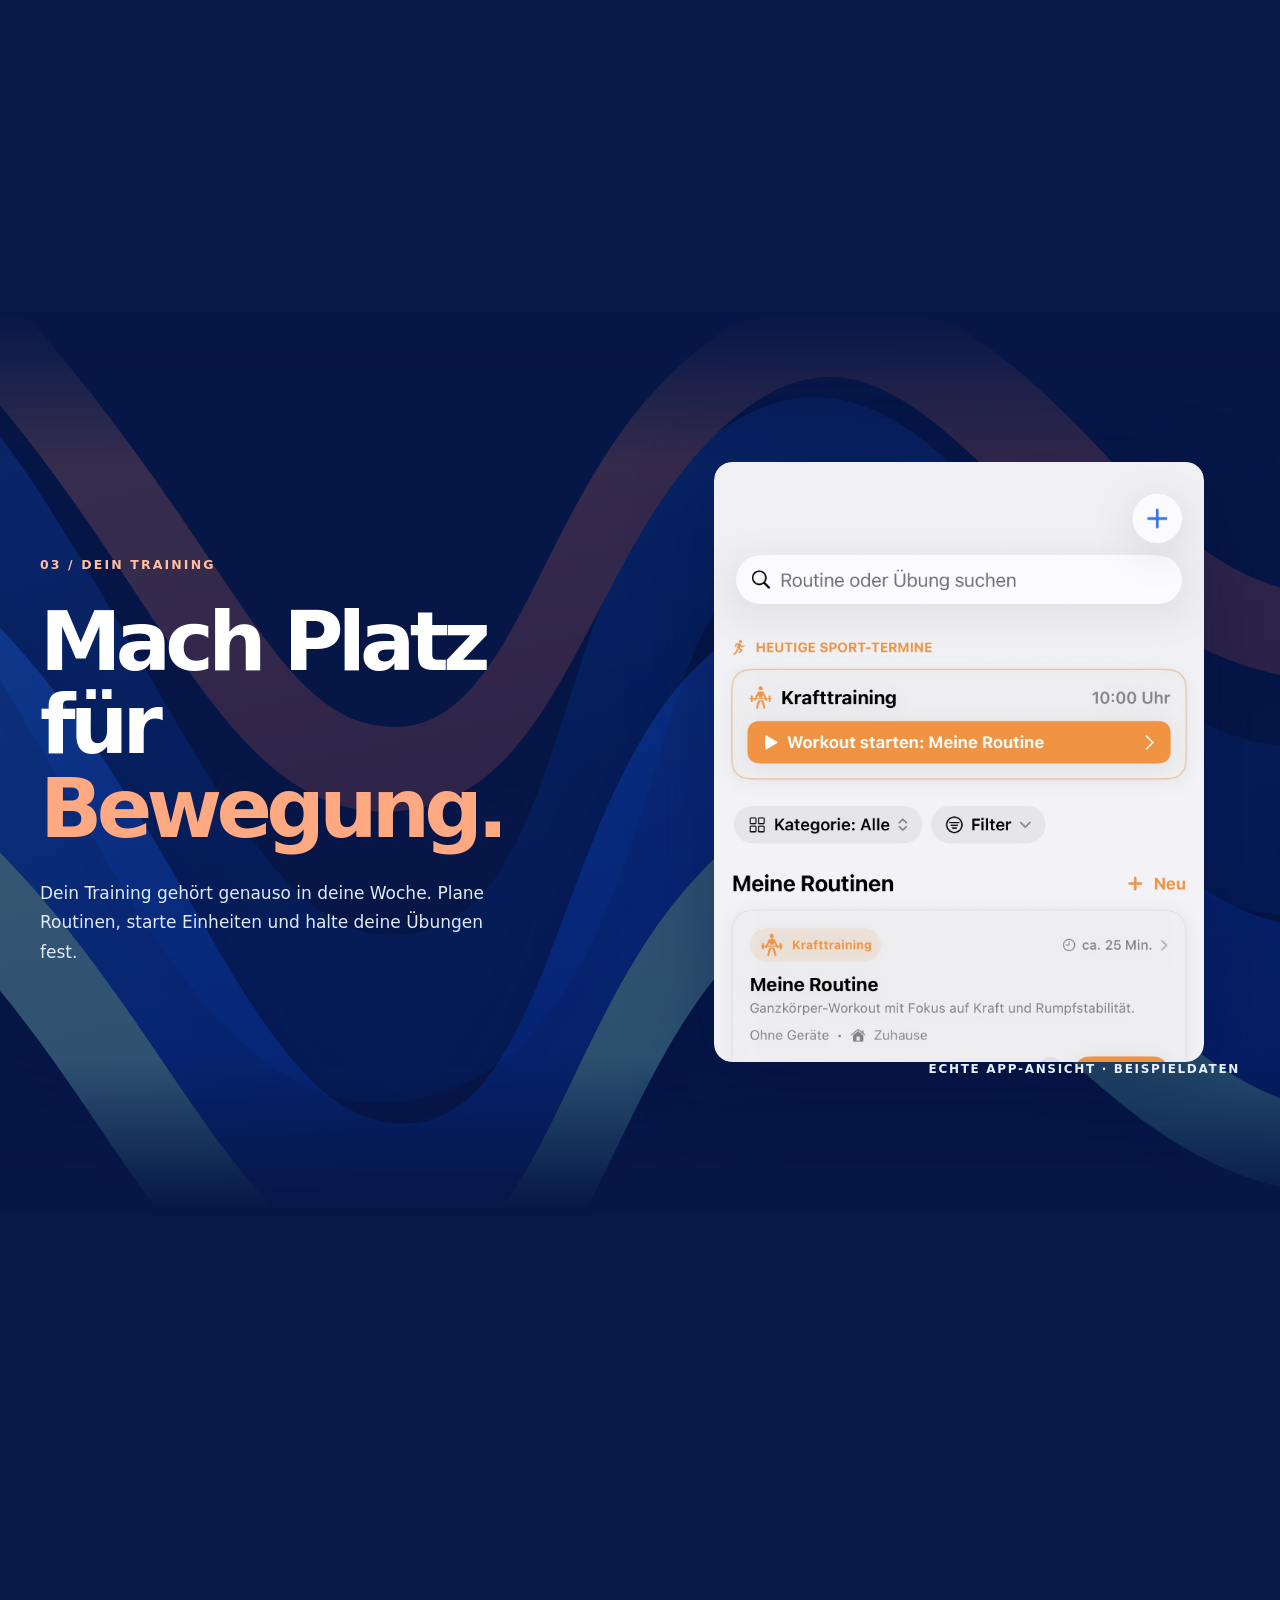
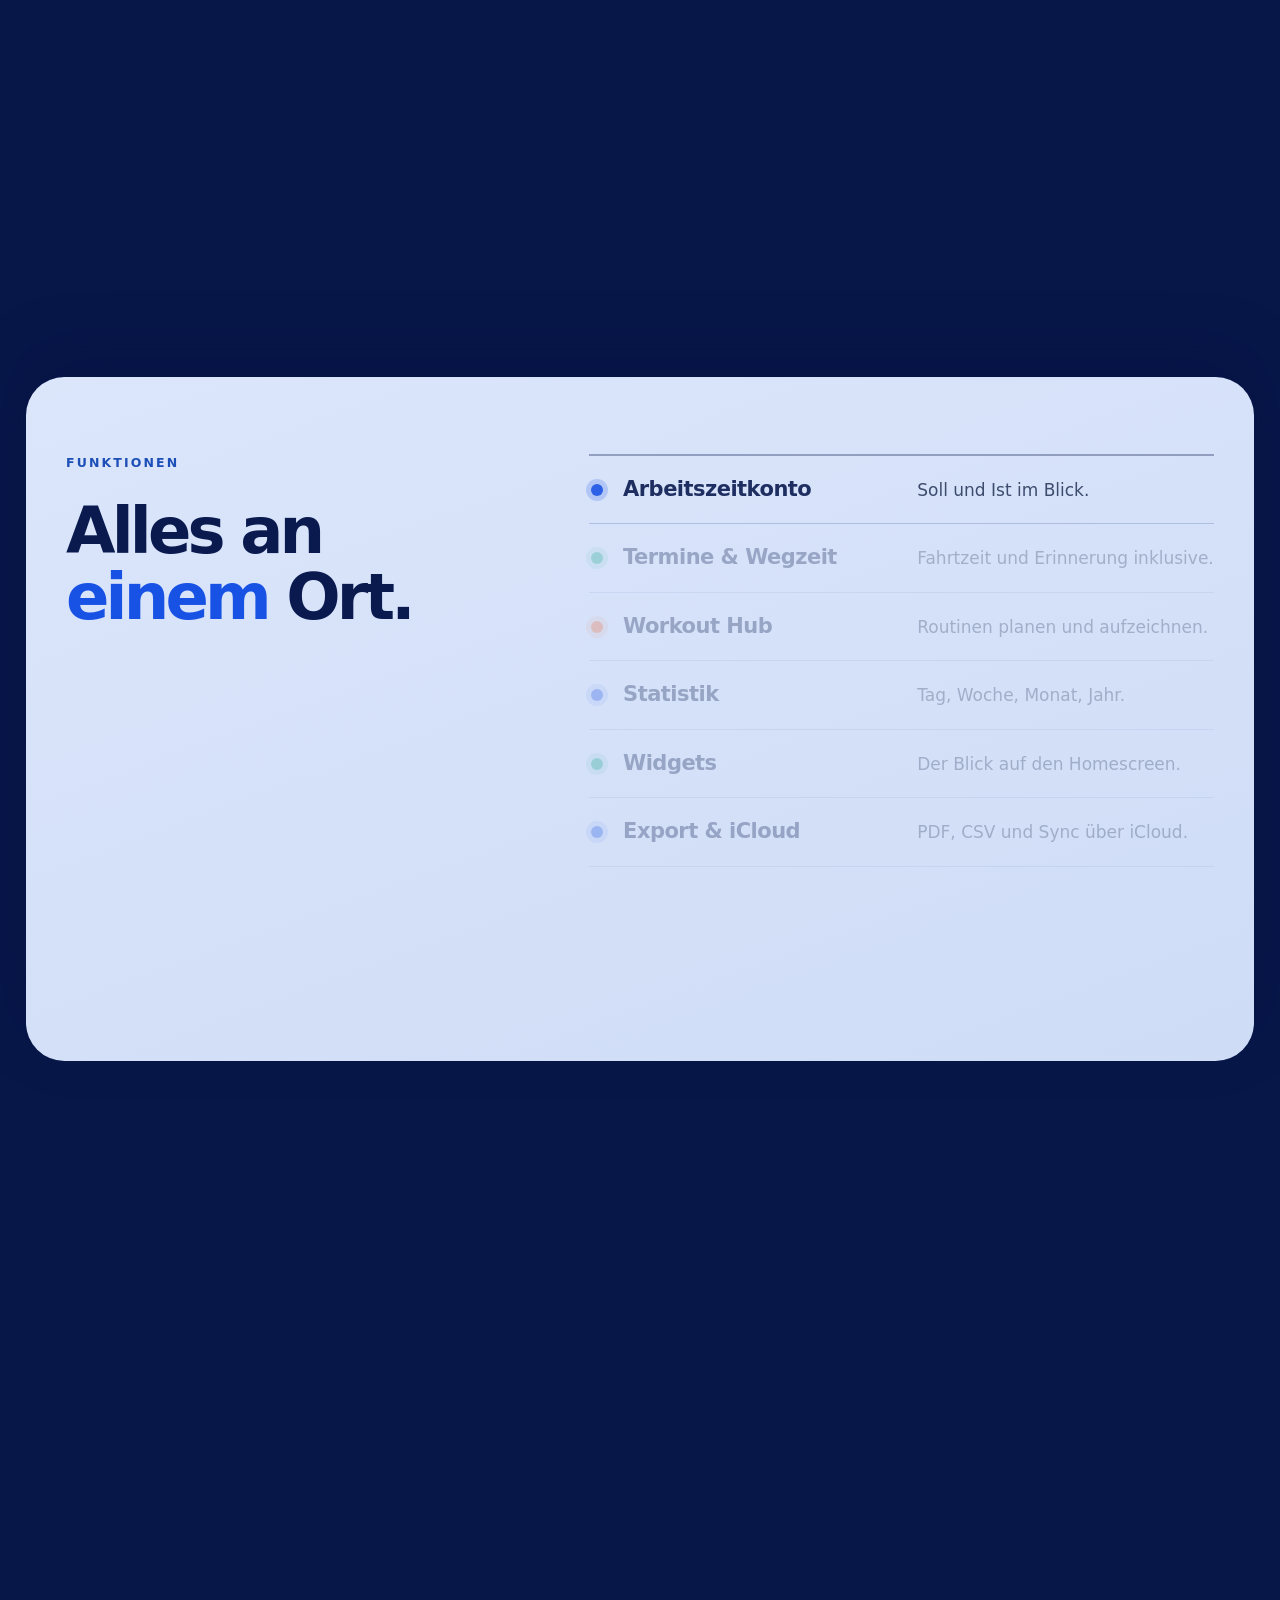
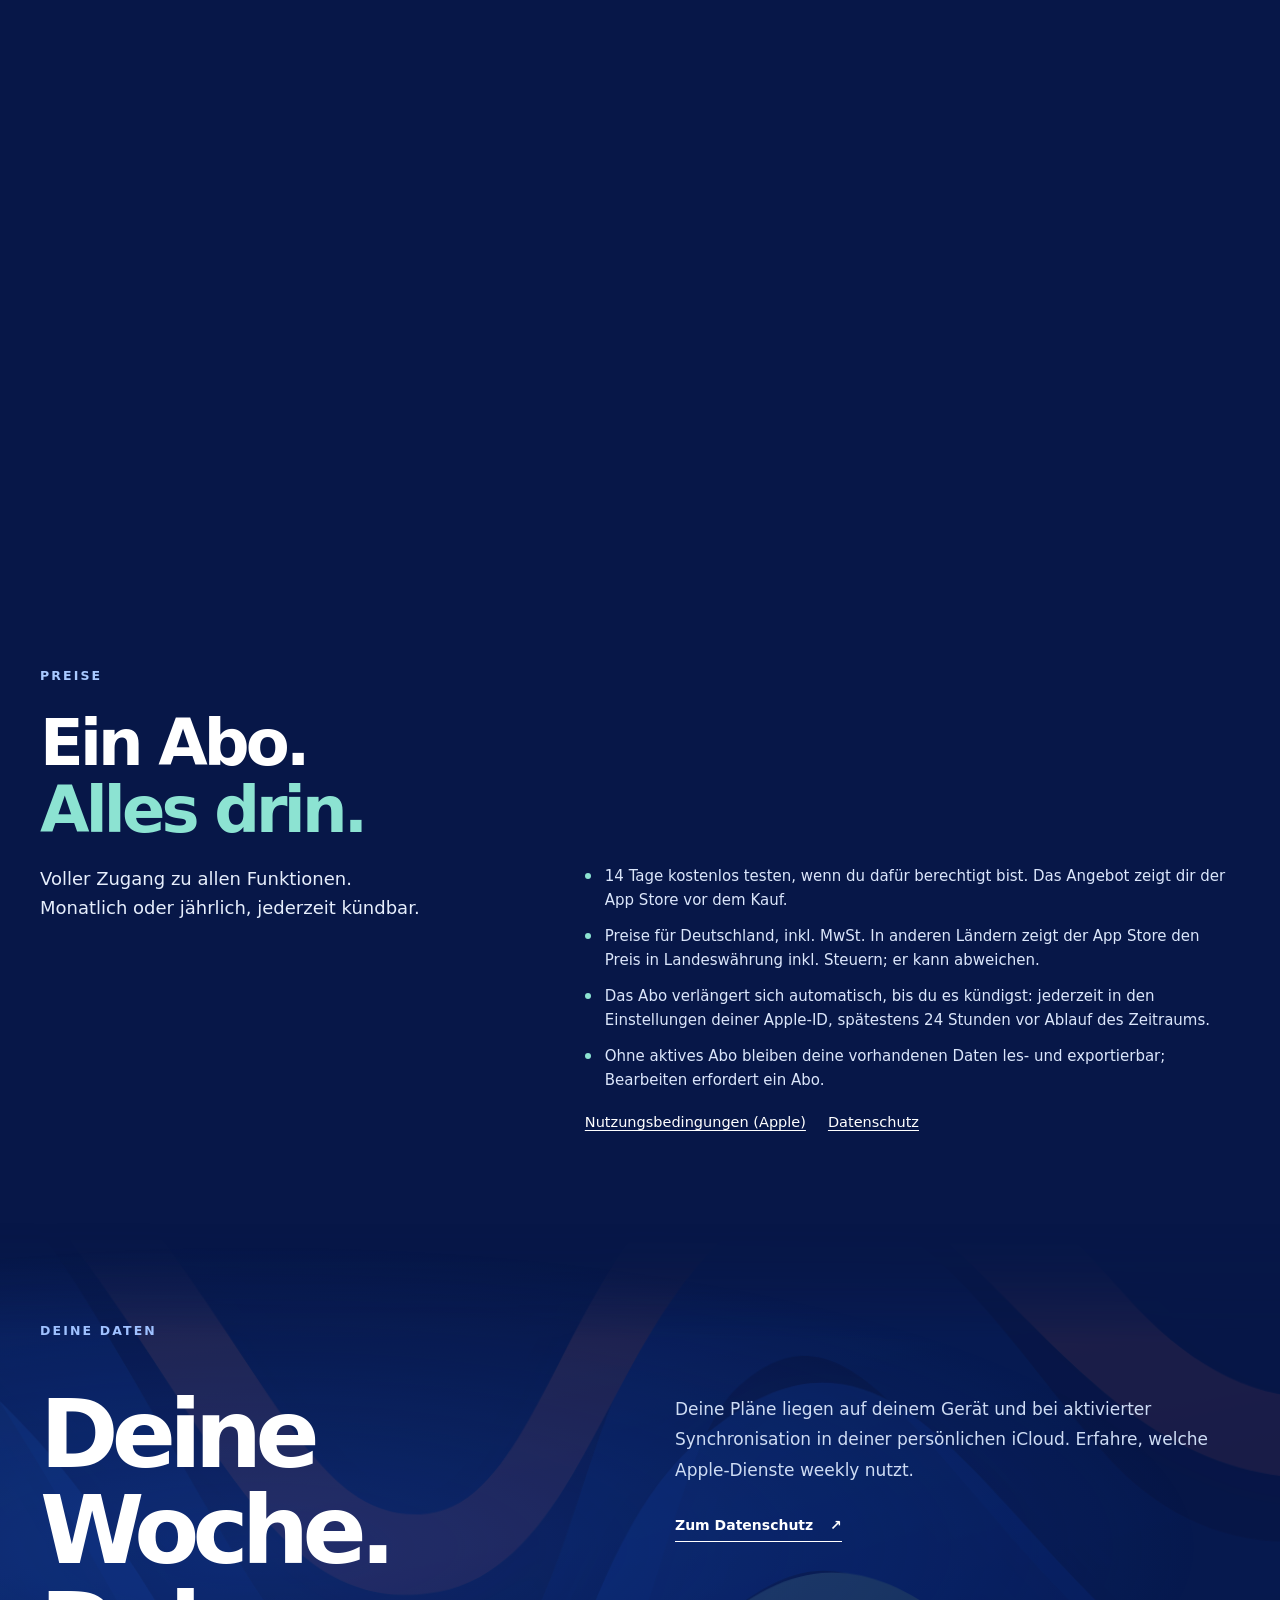
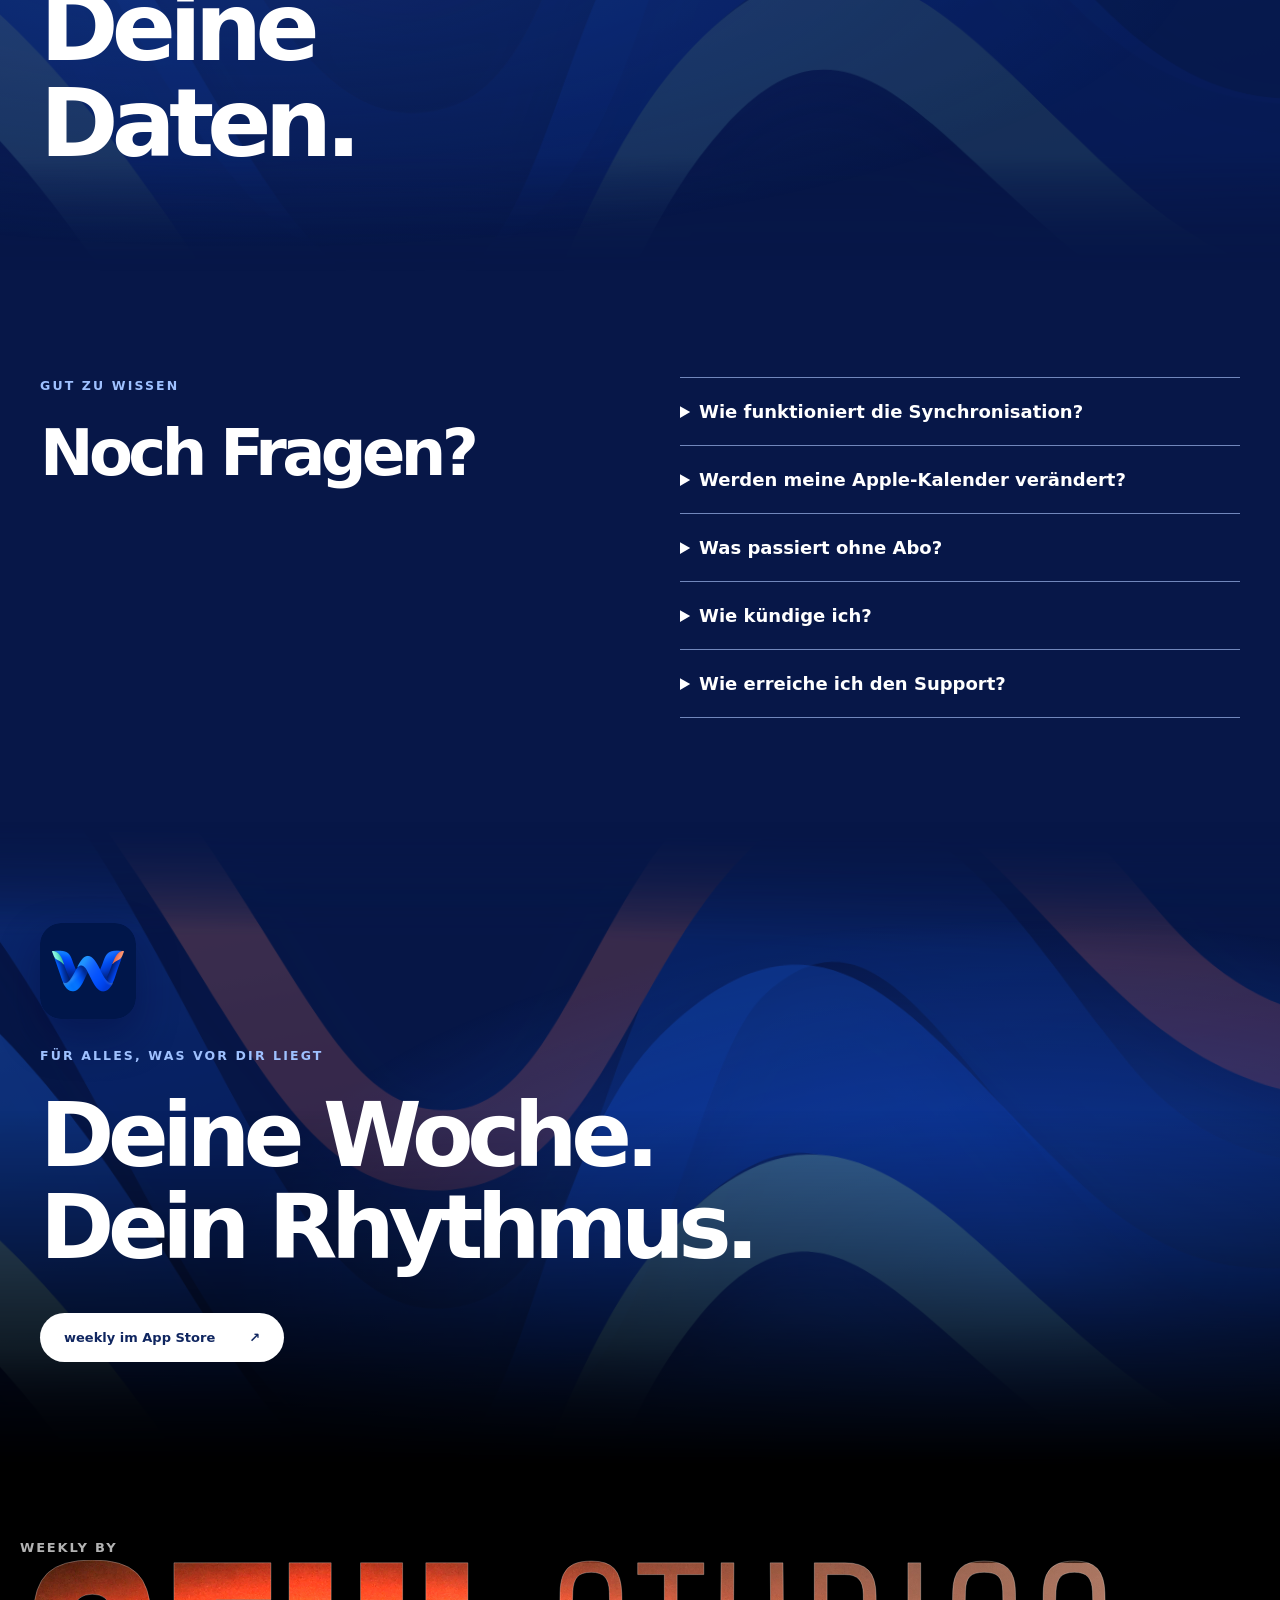
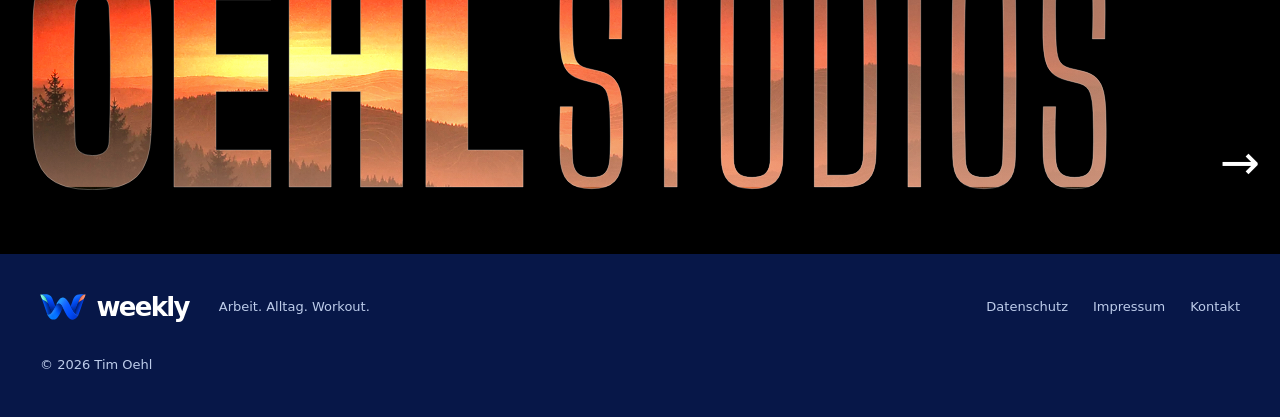
==== commit f8f00160: "fix(web): studio band uses SVG filter for brightness (works in Safari), sharper photo Co-Authored-By" ====
--- a/index.html
+++ b/index.html
@@ -5,7 +5,7 @@
 <meta name="description" content="weekly bringt Arbeit, Alltag und Workout in einen klaren Wochenüberblick.">
 <title>weekly – Deine Woche. Dein Rhythmus.</title>
 <meta property="og:type" content="website"><meta property="og:title" content="weekly – Work &amp; Workout in einer Woche"><meta property="og:description" content="Arbeit, Alltag und Workout in einem klaren Wochenüberblick."><meta property="og:image" content="https://toehl-lgtm.github.io/weekly-web/assets/brand/og-image.png"><meta property="og:image:width" content="1200"><meta property="og:image:height" content="630"><meta property="og:image:alt" content="weekly – Band-W und Schriftzug auf Navy"><meta property="og:site_name" content="weekly"><meta property="og:url" content="https://toehl-lgtm.github.io/weekly-web/"><meta name="twitter:card" content="summary_large_image">
-<link rel="icon" href="assets/brand/favicon.svg" type="image/svg+xml"><link rel="icon" href="assets/brand/favicon-32.png" sizes="32x32" type="image/png"><link rel="apple-touch-icon" href="assets/brand/apple-touch-icon.png"><link rel="canonical" href="https://toehl-lgtm.github.io/weekly-web/"><link rel="stylesheet" href="assets/brand/style.css?v=20"><script src="assets/brand/language.js?v=7" defer></script><script src="assets/brand/motion.js?v=5" defer></script>
+<link rel="icon" href="assets/brand/favicon.svg" type="image/svg+xml"><link rel="icon" href="assets/brand/favicon-32.png" sizes="32x32" type="image/png"><link rel="apple-touch-icon" href="assets/brand/apple-touch-icon.png"><link rel="canonical" href="https://toehl-lgtm.github.io/weekly-web/"><link rel="stylesheet" href="assets/brand/style.css?v=21"><script src="assets/brand/language.js?v=7" defer></script><script src="assets/brand/motion.js?v=5" defer></script>
 </head>
 <body>
 <a class="skip" href="#inhalt">Zum Inhalt springen</a>
@@ -41,5 +41,5 @@
   <section class="faq section-pad" id="fragen"><div class="wrap faq-grid"><div><p class="eyebrow">GUT ZU WISSEN</p><h2>Noch Fragen?</h2></div><div class="faq-list"><details name="weekly-faq"><summary>Wie funktioniert die Synchronisation?</summary><p>Wenn du iCloud für weekly aktiviert hast, können deine Daten über dein persönliches iCloud-Konto auf deinen Geräten synchronisiert werden.</p></details><details name="weekly-faq"><summary>Werden meine Apple-Kalender verändert?</summary><p>weekly zeigt ausgewählte Kalendertermine lesend an. Deine Quellkalender bleiben unverändert.</p></details><details name="weekly-faq"><summary>Was passiert ohne Abo?</summary><p>Deine vorhandenen Daten bleiben les- und exportierbar. Bearbeiten erfordert ein Abo.</p></details><details name="weekly-faq"><summary>Wie kündige ich?</summary><p>Jederzeit in den Einstellungen deiner Apple-ID, spätestens 24 Stunden vor Ablauf des Zeitraums.</p></details><details name="weekly-faq"><summary>Wie erreiche ich den Support?</summary><p>Schreibe an <a href="mailto:weekly.workandworkout@gmail.com">weekly.workandworkout@gmail.com</a>.</p></details></div></div></section>
   <section class="outro section-pad band-section"><div class="story-ribbons" aria-hidden="true"><svg class="story-ribbon story-ribbon-a" data-drift="-1" viewBox="0 0 1600 1000" preserveAspectRatio="xMidYMid slice"><path d="M-330 180 C-70 -50 165 45 320 281 C450 481 514 670 633 633 C743 600 735 346 846 251 C986 130 1083 309 1178 415 C1300 550 1480 511 1810 200 L1830 331 C1518 650 1299 691 1150 538 C1013 397 959 282 872 365 C805 430 802 710 643 762 C464 823 378 551 247 365 C104 159 -77 96 -320 324 Z" fill="url(#deep)"/><path d="M-270 64 C-27 -108 161 -30 320 154 C484 343 514 477 610 472 C698 468 721 301 813 204 C971 37 1098 179 1197 286 C1324 424 1471 409 1770 87 L1802 142 C1511 470 1323 496 1164 353 C1042 244 974 124 855 245 C758 344 737 523 616 538 C478 556 430 377 282 205 C130 28 -38 -37 -270 137 Z" fill="url(#coral)"/></svg><svg class="story-ribbon story-ribbon-b" data-drift="1" viewBox="0 0 1600 1000" preserveAspectRatio="xMidYMid slice"><path d="M-320 413 C-60 173 147 234 300 402 C450 567 499 790 615 787 C733 784 734 517 856 414 C1003 288 1070 436 1198 561 C1350 710 1503 622 1820 345 L1830 506 C1520 789 1334 846 1165 693 C1040 581 998 461 879 559 C791 632 794 872 633 925 C462 982 390 690 245 534 C98 376 -82 366 -320 565 Z" fill="url(#blue)"/><path d="M-294 600 C-71 404 123 408 278 558 C427 701 482 893 598 901 C722 909 734 709 845 591 C994 433 1084 591 1215 707 C1374 849 1516 784 1800 517 L1817 558 C1545 843 1363 914 1188 776 C1041 660 985 535 876 652 C763 775 761 966 608 970 C437 975 396 781 249 634 C93 478 -68 474 -294 670 Z" fill="url(#mint)"/></svg></div><div class="wrap outro-content"><img class="outro-icon" src="assets/brand/icon-192.png" width="96" height="96" alt="" loading="lazy"><p class="eyebrow">FÜR ALLES, WAS VOR DIR LIEGT</p><h2>Deine Woche.<br>Dein Rhythmus.</h2><a class="button" href="https://apps.apple.com/us/app/weekly-work-workout/id6808738681">weekly im App Store <span aria-hidden="true">↗</span></a></div></section>
 </main>
-<a class="studio-band" href="../" aria-label="OEHL STUDIOS, zur Startseite"><span class="studio-kicker">weekly by</span><svg class="studio-mark" viewBox="-20 -20 7852 1640" aria-hidden="true" focusable="false"><defs><linearGradient id="wv" x1="0" x2="0" y1="0" y2="1"><stop offset=".45" stop-color="#E8A58B" stop-opacity="0"/><stop offset="1" stop-color="#E8A58B" stop-opacity=".55"/></linearGradient><linearGradient id="wg" x1="0" x2="1"><stop offset=".35" stop-color="#E8A58B" stop-opacity="0"/><stop offset="1" stop-color="#E8A58B" stop-opacity=".7"/></linearGradient><mask id="wm"><g fill="#fff"><path d="M496 1620Q276 1620 177.5 1527Q79 1434 74 1218Q72 1120 71 1014Q70 908 70 799Q70 690 71 584Q72 478 74 380Q79 165 177.5 72.5Q276 -20 496 -20Q717 -20 813 72.5Q909 165 916 380Q920 480 922 586Q924 692 924 800.5Q924 909 922 1014.5Q920 1120 916 1218Q909 1434 813 1527Q717 1620 496 1620ZM496 1376Q555 1376 585 1349.5Q615 1323 616 1274Q621 1172 623 1050Q625 928 625 799Q625 670 623 548Q621 426 616 324Q615 276 584 250Q553 224 496 224Q439 224 407.5 250Q376 276 374 324Q370 426 367.5 548Q365 670 365 799Q365 928 367.5 1050Q370 1172 374 1274Q376 1323 407.5 1349.5Q439 1376 496 1376Z"/><path d="M1079 1600V0H1771V264H1379V654H1751V918H1379V1336H1771V1600Z"/><path d="M1901 1600V0H2201V654H2411V0H2711V1600H2411V918H2201V1600Z"/><path d="M2877 1600V0H3177V1336H3571V1600Z"/><path d="M4060.7 1612.4Q3943.3 1612.4 3891.1 1558.7Q3838.9 1504.9 3834.4 1383.2Q3833.1 1313.8 3832.6 1259.7Q3832.1 1205.7 3833 1151.1Q3833.9 1096.5 3835.9 1026.9H3923.8Q3920 1119.2 3920 1211.6Q3920 1304 3923.8 1394.2Q3926.8 1466.7 3957.8 1499.1Q3988.8 1531.5 4059.4 1531.5Q4128.3 1531.5 4157.4 1499.1Q4186.5 1466.7 4190.3 1394.2Q4193.1 1332.2 4193.6 1285.3Q4194.1 1238.3 4193.1 1188.3Q4192.1 1138.4 4190.3 1068.8Q4188.5 986 4170.7 931.6Q4153 877.2 4093.1 861.2L4003 838.5Q3933.2 821.1 3897.4 785.6Q3861.6 750.1 3848.6 690Q3835.6 630 3832.8 539.6Q3831.8 469.7 3832.9 382.3Q3834 294.8 3834.8 214Q3836.4 133.1 3858.6 83.2Q3880.8 33.3 3930 10.5Q3979.2 -12.4 4059.4 -12.4Q4171.6 -12.4 4221.6 41Q4271.5 94.3 4275.3 216Q4277.3 273.9 4276.9 359.5Q4276.5 445.1 4274.5 543.3H4185.9Q4188.9 459.1 4189.3 374.1Q4189.7 289.1 4186.7 205Q4183.7 132.5 4153.9 100.1Q4124.1 67.7 4057.4 67.7Q3987.8 67.7 3958.7 100.1Q3929.6 132.5 3925.8 205Q3922 288.2 3922.6 371.8Q3923.2 455.5 3925.8 539.6Q3927.8 640.9 3945.4 688.8Q3962.9 736.7 4025.8 752.1L4113.1 773.2Q4183.4 789.6 4218.8 826.5Q4254.3 863.4 4267.2 923.3Q4280.1 983.1 4282.1 1068.8Q4284.1 1140 4284.2 1187Q4284.3 1234 4283.8 1277.8Q4283.3 1321.6 4281.3 1383.2Q4277.5 1504.9 4225.9 1558.7Q4174.4 1612.4 4060.7 1612.4Z"/><path d="M4579.6 1600V84H4389.2V0H4861.1V84H4670.7V1600Z"/><path d="M5205.6 1612.4Q5088.9 1612.4 5037.9 1560.2Q4986.9 1507.9 4984.9 1388.4Q4981.2 1041.2 4981.2 694.1Q4981.2 347 4984.9 0H5076Q5074 231.2 5072.6 465.6Q5071.2 700.1 5071.6 933.8Q5072 1167.5 5074 1399.4Q5074 1468.9 5106 1500.2Q5138 1531.5 5205.6 1531.5Q5274.2 1531.5 5304.7 1500.2Q5335.2 1468.9 5335.2 1399.4Q5337.2 1167.5 5338.1 933.8Q5339 700.1 5338.5 465.6Q5338 231.2 5335.2 0H5426.3Q5430 347 5430 694.1Q5430 1041.2 5426.3 1388.4Q5425.3 1507.9 5373.8 1560.2Q5322.3 1612.4 5205.6 1612.4Z"/><path d="M5650.2 1600V0H5868.5Q5985.1 0 6037 53.7Q6088.9 107.4 6090.7 230Q6093.7 433.5 6094.7 616.8Q6095.7 800.2 6094.7 983.1Q6093.7 1166 6090.7 1369.3Q6088.9 1492.6 6036.6 1546.3Q5984.4 1600 5866.5 1600ZM5741.2 1516H5866.5Q5936.9 1516 5967.8 1482.8Q5998.7 1449.6 5999.7 1376.3Q6001.7 1231.7 6002.6 1087.7Q6003.5 943.6 6003.5 799.6Q6003.5 655.6 6002.6 511.6Q6001.7 367.5 5999.7 222.9Q5998.7 149.6 5967.9 116.8Q5937.1 84 5868.5 84H5741.2Z"/><path d="M6318.2 1600V0H6409.2V1600Z"/><path d="M6861.8 1612.4Q6742.7 1612.4 6691.3 1560.2Q6639.9 1507.9 6637.9 1388.4Q6634.9 1233.5 6633.4 1088.4Q6631.9 943.4 6631.9 800.6Q6631.9 657.8 6633.4 512.8Q6634.9 367.7 6637.9 212.8Q6639.9 92.1 6691.3 39.8Q6742.7 -12.4 6861.8 -12.4Q6981.1 -12.4 7033 39.8Q7084.9 92.1 7085.7 212.8Q7087.7 367.7 7089 513.2Q7090.3 658.6 7090.3 801Q7090.3 943.4 7089 1088.4Q7087.7 1233.5 7085.7 1388.4Q7084.9 1507.9 7033 1560.2Q6981.1 1612.4 6861.8 1612.4ZM6861.8 1531.5Q6933.7 1531.5 6963.7 1502.2Q6993.7 1472.9 6994.7 1399.4Q6998.7 1240.7 7000.1 1090.9Q7001.5 941.1 7001.5 794.8Q7001.5 648.5 6999.5 501.4Q6997.5 354.3 6994.7 201.8Q6993.7 127.1 6963.7 97.4Q6933.7 67.7 6861.8 67.7Q6790.7 67.7 6760.8 97.4Q6731 127.1 6729 201.8Q6725 354.3 6723.1 501.4Q6721.2 648.5 6721.6 794.8Q6722 941.1 6724 1090.9Q6726 1240.7 6729 1399.4Q6731 1472.9 6760.8 1502.2Q6790.7 1531.5 6861.8 1531.5Z"/><path d="M7509.7 1612.4Q7392.3 1612.4 7340.1 1558.7Q7287.9 1504.9 7283.4 1383.2Q7282.1 1313.8 7281.6 1259.7Q7281.1 1205.7 7282 1151.1Q7282.9 1096.5 7284.9 1026.9H7372.8Q7369 1119.2 7369 1211.6Q7369 1304 7372.8 1394.2Q7375.8 1466.7 7406.8 1499.1Q7437.8 1531.5 7508.4 1531.5Q7577.3 1531.5 7606.4 1499.1Q7635.5 1466.7 7639.3 1394.2Q7642.1 1332.2 7642.6 1285.3Q7643.1 1238.3 7642.1 1188.3Q7641.1 1138.4 7639.3 1068.8Q7637.5 986 7619.7 931.6Q7602 877.2 7542.1 861.2L7452 838.5Q7382.2 821.1 7346.4 785.6Q7310.6 750.1 7297.6 690Q7284.6 630 7281.8 539.6Q7280.8 469.7 7281.9 382.3Q7283 294.8 7283.8 214Q7285.4 133.1 7307.6 83.2Q7329.8 33.3 7379 10.5Q7428.2 -12.4 7508.4 -12.4Q7620.6 -12.4 7670.6 41Q7720.5 94.3 7724.3 216Q7726.3 273.9 7725.9 359.5Q7725.5 445.1 7723.5 543.3H7634.9Q7637.9 459.1 7638.3 374.1Q7638.7 289.1 7635.7 205Q7632.7 132.5 7602.9 100.1Q7573.1 67.7 7506.4 67.7Q7436.8 67.7 7407.7 100.1Q7378.6 132.5 7374.8 205Q7371 288.2 7371.6 371.8Q7372.2 455.5 7374.8 539.6Q7376.8 640.9 7394.4 688.8Q7411.9 736.7 7474.8 752.1L7562.1 773.2Q7632.4 789.6 7667.8 826.5Q7703.3 863.4 7716.2 923.3Q7729.1 983.1 7731.1 1068.8Q7733.1 1140 7733.2 1187Q7733.3 1234 7732.8 1277.8Q7732.3 1321.6 7730.3 1383.2Q7726.5 1504.9 7674.9 1558.7Q7623.4 1612.4 7509.7 1612.4Z"/></g></mask></defs><image href="assets/brand/hero-hintergrund.webp" y="-1119" width="7812" height="4397" preserveAspectRatio="none" mask="url(#wm)" style="filter:brightness(2.1) contrast(1.05) saturate(1.2)"/><rect width="7812" height="1600" fill="url(#wg)" mask="url(#wm)"/><rect width="7812" height="1600" fill="url(#wv)" mask="url(#wm)"/><g fill="none" stroke="#F6F7F4" stroke-opacity=".4" stroke-width="5"><path d="M496 1620Q276 1620 177.5 1527Q79 1434 74 1218Q72 1120 71 1014Q70 908 70 799Q70 690 71 584Q72 478 74 380Q79 165 177.5 72.5Q276 -20 496 -20Q717 -20 813 72.5Q909 165 916 380Q920 480 922 586Q924 692 924 800.5Q924 909 922 1014.5Q920 1120 916 1218Q909 1434 813 1527Q717 1620 496 1620ZM496 1376Q555 1376 585 1349.5Q615 1323 616 1274Q621 1172 623 1050Q625 928 625 799Q625 670 623 548Q621 426 616 324Q615 276 584 250Q553 224 496 224Q439 224 407.5 250Q376 276 374 324Q370 426 367.5 548Q365 670 365 799Q365 928 367.5 1050Q370 1172 374 1274Q376 1323 407.5 1349.5Q439 1376 496 1376Z"/><path d="M1079 1600V0H1771V264H1379V654H1751V918H1379V1336H1771V1600Z"/><path d="M1901 1600V0H2201V654H2411V0H2711V1600H2411V918H2201V1600Z"/><path d="M2877 1600V0H3177V1336H3571V1600Z"/><path d="M4060.7 1612.4Q3943.3 1612.4 3891.1 1558.7Q3838.9 1504.9 3834.4 1383.2Q3833.1 1313.8 3832.6 1259.7Q3832.1 1205.7 3833 1151.1Q3833.9 1096.5 3835.9 1026.9H3923.8Q3920 1119.2 3920 1211.6Q3920 1304 3923.8 1394.2Q3926.8 1466.7 3957.8 1499.1Q3988.8 1531.5 4059.4 1531.5Q4128.3 1531.5 4157.4 1499.1Q4186.5 1466.7 4190.3 1394.2Q4193.1 1332.2 4193.6 1285.3Q4194.1 1238.3 4193.1 1188.3Q4192.1 1138.4 4190.3 1068.8Q4188.5 986 4170.7 931.6Q4153 877.2 4093.1 861.2L4003 838.5Q3933.2 821.1 3897.4 785.6Q3861.6 750.1 3848.6 690Q3835.6 630 3832.8 539.6Q3831.8 469.7 3832.9 382.3Q3834 294.8 3834.8 214Q3836.4 133.1 3858.6 83.2Q3880.8 33.3 3930 10.5Q3979.2 -12.4 4059.4 -12.4Q4171.6 -12.4 4221.6 41Q4271.5 94.3 4275.3 216Q4277.3 273.9 4276.9 359.5Q4276.5 445.1 4274.5 543.3H4185.9Q4188.9 459.1 4189.3 374.1Q4189.7 289.1 4186.7 205Q4183.7 132.5 4153.9 100.1Q4124.1 67.7 4057.4 67.7Q3987.8 67.7 3958.7 100.1Q3929.6 132.5 3925.8 205Q3922 288.2 3922.6 371.8Q3923.2 455.5 3925.8 539.6Q3927.8 640.9 3945.4 688.8Q3962.9 736.7 4025.8 752.1L4113.1 773.2Q4183.4 789.6 4218.8 826.5Q4254.3 863.4 4267.2 923.3Q4280.1 983.1 4282.1 1068.8Q4284.1 1140 4284.2 1187Q4284.3 1234 4283.8 1277.8Q4283.3 1321.6 4281.3 1383.2Q4277.5 1504.9 4225.9 1558.7Q4174.4 1612.4 4060.7 1612.4Z"/><path d="M4579.6 1600V84H4389.2V0H4861.1V84H4670.7V1600Z"/><path d="M5205.6 1612.4Q5088.9 1612.4 5037.9 1560.2Q4986.9 1507.9 4984.9 1388.4Q4981.2 1041.2 4981.2 694.1Q4981.2 347 4984.9 0H5076Q5074 231.2 5072.6 465.6Q5071.2 700.1 5071.6 933.8Q5072 1167.5 5074 1399.4Q5074 1468.9 5106 1500.2Q5138 1531.5 5205.6 1531.5Q5274.2 1531.5 5304.7 1500.2Q5335.2 1468.9 5335.2 1399.4Q5337.2 1167.5 5338.1 933.8Q5339 700.1 5338.5 465.6Q5338 231.2 5335.2 0H5426.3Q5430 347 5430 694.1Q5430 1041.2 5426.3 1388.4Q5425.3 1507.9 5373.8 1560.2Q5322.3 1612.4 5205.6 1612.4Z"/><path d="M5650.2 1600V0H5868.5Q5985.1 0 6037 53.7Q6088.9 107.4 6090.7 230Q6093.7 433.5 6094.7 616.8Q6095.7 800.2 6094.7 983.1Q6093.7 1166 6090.7 1369.3Q6088.9 1492.6 6036.6 1546.3Q5984.4 1600 5866.5 1600ZM5741.2 1516H5866.5Q5936.9 1516 5967.8 1482.8Q5998.7 1449.6 5999.7 1376.3Q6001.7 1231.7 6002.6 1087.7Q6003.5 943.6 6003.5 799.6Q6003.5 655.6 6002.6 511.6Q6001.7 367.5 5999.7 222.9Q5998.7 149.6 5967.9 116.8Q5937.1 84 5868.5 84H5741.2Z"/><path d="M6318.2 1600V0H6409.2V1600Z"/><path d="M6861.8 1612.4Q6742.7 1612.4 6691.3 1560.2Q6639.9 1507.9 6637.9 1388.4Q6634.9 1233.5 6633.4 1088.4Q6631.9 943.4 6631.9 800.6Q6631.9 657.8 6633.4 512.8Q6634.9 367.7 6637.9 212.8Q6639.9 92.1 6691.3 39.8Q6742.7 -12.4 6861.8 -12.4Q6981.1 -12.4 7033 39.8Q7084.9 92.1 7085.7 212.8Q7087.7 367.7 7089 513.2Q7090.3 658.6 7090.3 801Q7090.3 943.4 7089 1088.4Q7087.7 1233.5 7085.7 1388.4Q7084.9 1507.9 7033 1560.2Q6981.1 1612.4 6861.8 1612.4ZM6861.8 1531.5Q6933.7 1531.5 6963.7 1502.2Q6993.7 1472.9 6994.7 1399.4Q6998.7 1240.7 7000.1 1090.9Q7001.5 941.1 7001.5 794.8Q7001.5 648.5 6999.5 501.4Q6997.5 354.3 6994.7 201.8Q6993.7 127.1 6963.7 97.4Q6933.7 67.7 6861.8 67.7Q6790.7 67.7 6760.8 97.4Q6731 127.1 6729 201.8Q6725 354.3 6723.1 501.4Q6721.2 648.5 6721.6 794.8Q6722 941.1 6724 1090.9Q6726 1240.7 6729 1399.4Q6731 1472.9 6760.8 1502.2Q6790.7 1531.5 6861.8 1531.5Z"/><path d="M7509.7 1612.4Q7392.3 1612.4 7340.1 1558.7Q7287.9 1504.9 7283.4 1383.2Q7282.1 1313.8 7281.6 1259.7Q7281.1 1205.7 7282 1151.1Q7282.9 1096.5 7284.9 1026.9H7372.8Q7369 1119.2 7369 1211.6Q7369 1304 7372.8 1394.2Q7375.8 1466.7 7406.8 1499.1Q7437.8 1531.5 7508.4 1531.5Q7577.3 1531.5 7606.4 1499.1Q7635.5 1466.7 7639.3 1394.2Q7642.1 1332.2 7642.6 1285.3Q7643.1 1238.3 7642.1 1188.3Q7641.1 1138.4 7639.3 1068.8Q7637.5 986 7619.7 931.6Q7602 877.2 7542.1 861.2L7452 838.5Q7382.2 821.1 7346.4 785.6Q7310.6 750.1 7297.6 690Q7284.6 630 7281.8 539.6Q7280.8 469.7 7281.9 382.3Q7283 294.8 7283.8 214Q7285.4 133.1 7307.6 83.2Q7329.8 33.3 7379 10.5Q7428.2 -12.4 7508.4 -12.4Q7620.6 -12.4 7670.6 41Q7720.5 94.3 7724.3 216Q7726.3 273.9 7725.9 359.5Q7725.5 445.1 7723.5 543.3H7634.9Q7637.9 459.1 7638.3 374.1Q7638.7 289.1 7635.7 205Q7632.7 132.5 7602.9 100.1Q7573.1 67.7 7506.4 67.7Q7436.8 67.7 7407.7 100.1Q7378.6 132.5 7374.8 205Q7371 288.2 7371.6 371.8Q7372.2 455.5 7374.8 539.6Q7376.8 640.9 7394.4 688.8Q7411.9 736.7 7474.8 752.1L7562.1 773.2Q7632.4 789.6 7667.8 826.5Q7703.3 863.4 7716.2 923.3Q7729.1 983.1 7731.1 1068.8Q7733.1 1140 7733.2 1187Q7733.3 1234 7732.8 1277.8Q7732.3 1321.6 7730.3 1383.2Q7726.5 1504.9 7674.9 1558.7Q7623.4 1612.4 7509.7 1612.4Z"/></g></svg><span class="studio-go" aria-hidden="true">→</span></a><footer class="wrap footer"><a class="footer-brand" href="./#start"><img class="brand-mark" src="assets/brand/weekly-band-w.svg" alt="" width="40" height="23"><span>weekly</span></a><p>Arbeit. Alltag. Workout.</p><div><a href="privacy.html">Datenschutz</a><a href="imprint.html">Impressum</a><a href="mailto:weekly.workandworkout@gmail.com">Kontakt</a></div><small>© 2026 Tim Oehl</small></footer>
+<a class="studio-band" href="../" aria-label="OEHL STUDIOS, zur Startseite"><span class="studio-kicker">weekly by</span><svg class="studio-mark" viewBox="-20 -20 7852 1640" aria-hidden="true" focusable="false"><defs><linearGradient id="wv" x1="0" x2="0" y1="0" y2="1"><stop offset=".45" stop-color="#E8A58B" stop-opacity="0"/><stop offset="1" stop-color="#E8A58B" stop-opacity=".55"/></linearGradient><linearGradient id="wg" x1="0" x2="1"><stop offset=".35" stop-color="#E8A58B" stop-opacity="0"/><stop offset="1" stop-color="#E8A58B" stop-opacity=".7"/></linearGradient><filter id="wf" color-interpolation-filters="sRGB" x="0" y="0" width="100%" height="100%"><feComponentTransfer><feFuncR type="linear" slope="2.3" intercept=".03"/><feFuncG type="linear" slope="2.1" intercept=".02"/><feFuncB type="linear" slope="1.9"/></feComponentTransfer><feColorMatrix type="saturate" values="1.25"/></filter><mask id="wm"><g fill="#fff"><path d="M496 1620Q276 1620 177.5 1527Q79 1434 74 1218Q72 1120 71 1014Q70 908 70 799Q70 690 71 584Q72 478 74 380Q79 165 177.5 72.5Q276 -20 496 -20Q717 -20 813 72.5Q909 165 916 380Q920 480 922 586Q924 692 924 800.5Q924 909 922 1014.5Q920 1120 916 1218Q909 1434 813 1527Q717 1620 496 1620ZM496 1376Q555 1376 585 1349.5Q615 1323 616 1274Q621 1172 623 1050Q625 928 625 799Q625 670 623 548Q621 426 616 324Q615 276 584 250Q553 224 496 224Q439 224 407.5 250Q376 276 374 324Q370 426 367.5 548Q365 670 365 799Q365 928 367.5 1050Q370 1172 374 1274Q376 1323 407.5 1349.5Q439 1376 496 1376Z"/><path d="M1079 1600V0H1771V264H1379V654H1751V918H1379V1336H1771V1600Z"/><path d="M1901 1600V0H2201V654H2411V0H2711V1600H2411V918H2201V1600Z"/><path d="M2877 1600V0H3177V1336H3571V1600Z"/><path d="M4060.7 1612.4Q3943.3 1612.4 3891.1 1558.7Q3838.9 1504.9 3834.4 1383.2Q3833.1 1313.8 3832.6 1259.7Q3832.1 1205.7 3833 1151.1Q3833.9 1096.5 3835.9 1026.9H3923.8Q3920 1119.2 3920 1211.6Q3920 1304 3923.8 1394.2Q3926.8 1466.7 3957.8 1499.1Q3988.8 1531.5 4059.4 1531.5Q4128.3 1531.5 4157.4 1499.1Q4186.5 1466.7 4190.3 1394.2Q4193.1 1332.2 4193.6 1285.3Q4194.1 1238.3 4193.1 1188.3Q4192.1 1138.4 4190.3 1068.8Q4188.5 986 4170.7 931.6Q4153 877.2 4093.1 861.2L4003 838.5Q3933.2 821.1 3897.4 785.6Q3861.6 750.1 3848.6 690Q3835.6 630 3832.8 539.6Q3831.8 469.7 3832.9 382.3Q3834 294.8 3834.8 214Q3836.4 133.1 3858.6 83.2Q3880.8 33.3 3930 10.5Q3979.2 -12.4 4059.4 -12.4Q4171.6 -12.4 4221.6 41Q4271.5 94.3 4275.3 216Q4277.3 273.9 4276.9 359.5Q4276.5 445.1 4274.5 543.3H4185.9Q4188.9 459.1 4189.3 374.1Q4189.7 289.1 4186.7 205Q4183.7 132.5 4153.9 100.1Q4124.1 67.7 4057.4 67.7Q3987.8 67.7 3958.7 100.1Q3929.6 132.5 3925.8 205Q3922 288.2 3922.6 371.8Q3923.2 455.5 3925.8 539.6Q3927.8 640.9 3945.4 688.8Q3962.9 736.7 4025.8 752.1L4113.1 773.2Q4183.4 789.6 4218.8 826.5Q4254.3 863.4 4267.2 923.3Q4280.1 983.1 4282.1 1068.8Q4284.1 1140 4284.2 1187Q4284.3 1234 4283.8 1277.8Q4283.3 1321.6 4281.3 1383.2Q4277.5 1504.9 4225.9 1558.7Q4174.4 1612.4 4060.7 1612.4Z"/><path d="M4579.6 1600V84H4389.2V0H4861.1V84H4670.7V1600Z"/><path d="M5205.6 1612.4Q5088.9 1612.4 5037.9 1560.2Q4986.9 1507.9 4984.9 1388.4Q4981.2 1041.2 4981.2 694.1Q4981.2 347 4984.9 0H5076Q5074 231.2 5072.6 465.6Q5071.2 700.1 5071.6 933.8Q5072 1167.5 5074 1399.4Q5074 1468.9 5106 1500.2Q5138 1531.5 5205.6 1531.5Q5274.2 1531.5 5304.7 1500.2Q5335.2 1468.9 5335.2 1399.4Q5337.2 1167.5 5338.1 933.8Q5339 700.1 5338.5 465.6Q5338 231.2 5335.2 0H5426.3Q5430 347 5430 694.1Q5430 1041.2 5426.3 1388.4Q5425.3 1507.9 5373.8 1560.2Q5322.3 1612.4 5205.6 1612.4Z"/><path d="M5650.2 1600V0H5868.5Q5985.1 0 6037 53.7Q6088.9 107.4 6090.7 230Q6093.7 433.5 6094.7 616.8Q6095.7 800.2 6094.7 983.1Q6093.7 1166 6090.7 1369.3Q6088.9 1492.6 6036.6 1546.3Q5984.4 1600 5866.5 1600ZM5741.2 1516H5866.5Q5936.9 1516 5967.8 1482.8Q5998.7 1449.6 5999.7 1376.3Q6001.7 1231.7 6002.6 1087.7Q6003.5 943.6 6003.5 799.6Q6003.5 655.6 6002.6 511.6Q6001.7 367.5 5999.7 222.9Q5998.7 149.6 5967.9 116.8Q5937.1 84 5868.5 84H5741.2Z"/><path d="M6318.2 1600V0H6409.2V1600Z"/><path d="M6861.8 1612.4Q6742.7 1612.4 6691.3 1560.2Q6639.9 1507.9 6637.9 1388.4Q6634.9 1233.5 6633.4 1088.4Q6631.9 943.4 6631.9 800.6Q6631.9 657.8 6633.4 512.8Q6634.9 367.7 6637.9 212.8Q6639.9 92.1 6691.3 39.8Q6742.7 -12.4 6861.8 -12.4Q6981.1 -12.4 7033 39.8Q7084.9 92.1 7085.7 212.8Q7087.7 367.7 7089 513.2Q7090.3 658.6 7090.3 801Q7090.3 943.4 7089 1088.4Q7087.7 1233.5 7085.7 1388.4Q7084.9 1507.9 7033 1560.2Q6981.1 1612.4 6861.8 1612.4ZM6861.8 1531.5Q6933.7 1531.5 6963.7 1502.2Q6993.7 1472.9 6994.7 1399.4Q6998.7 1240.7 7000.1 1090.9Q7001.5 941.1 7001.5 794.8Q7001.5 648.5 6999.5 501.4Q6997.5 354.3 6994.7 201.8Q6993.7 127.1 6963.7 97.4Q6933.7 67.7 6861.8 67.7Q6790.7 67.7 6760.8 97.4Q6731 127.1 6729 201.8Q6725 354.3 6723.1 501.4Q6721.2 648.5 6721.6 794.8Q6722 941.1 6724 1090.9Q6726 1240.7 6729 1399.4Q6731 1472.9 6760.8 1502.2Q6790.7 1531.5 6861.8 1531.5Z"/><path d="M7509.7 1612.4Q7392.3 1612.4 7340.1 1558.7Q7287.9 1504.9 7283.4 1383.2Q7282.1 1313.8 7281.6 1259.7Q7281.1 1205.7 7282 1151.1Q7282.9 1096.5 7284.9 1026.9H7372.8Q7369 1119.2 7369 1211.6Q7369 1304 7372.8 1394.2Q7375.8 1466.7 7406.8 1499.1Q7437.8 1531.5 7508.4 1531.5Q7577.3 1531.5 7606.4 1499.1Q7635.5 1466.7 7639.3 1394.2Q7642.1 1332.2 7642.6 1285.3Q7643.1 1238.3 7642.1 1188.3Q7641.1 1138.4 7639.3 1068.8Q7637.5 986 7619.7 931.6Q7602 877.2 7542.1 861.2L7452 838.5Q7382.2 821.1 7346.4 785.6Q7310.6 750.1 7297.6 690Q7284.6 630 7281.8 539.6Q7280.8 469.7 7281.9 382.3Q7283 294.8 7283.8 214Q7285.4 133.1 7307.6 83.2Q7329.8 33.3 7379 10.5Q7428.2 -12.4 7508.4 -12.4Q7620.6 -12.4 7670.6 41Q7720.5 94.3 7724.3 216Q7726.3 273.9 7725.9 359.5Q7725.5 445.1 7723.5 543.3H7634.9Q7637.9 459.1 7638.3 374.1Q7638.7 289.1 7635.7 205Q7632.7 132.5 7602.9 100.1Q7573.1 67.7 7506.4 67.7Q7436.8 67.7 7407.7 100.1Q7378.6 132.5 7374.8 205Q7371 288.2 7371.6 371.8Q7372.2 455.5 7374.8 539.6Q7376.8 640.9 7394.4 688.8Q7411.9 736.7 7474.8 752.1L7562.1 773.2Q7632.4 789.6 7667.8 826.5Q7703.3 863.4 7716.2 923.3Q7729.1 983.1 7731.1 1068.8Q7733.1 1140 7733.2 1187Q7733.3 1234 7732.8 1277.8Q7732.3 1321.6 7730.3 1383.2Q7726.5 1504.9 7674.9 1558.7Q7623.4 1612.4 7509.7 1612.4Z"/></g></mask></defs><image href="assets/brand/hero-hintergrund.webp" y="-1119" width="7812" height="4397" preserveAspectRatio="none" mask="url(#wm)" filter="url(#wf)"/><rect width="7812" height="1600" fill="url(#wg)" mask="url(#wm)"/><rect width="7812" height="1600" fill="url(#wv)" mask="url(#wm)"/><g fill="none" stroke="#F6F7F4" stroke-opacity=".4" stroke-width="5"><path d="M496 1620Q276 1620 177.5 1527Q79 1434 74 1218Q72 1120 71 1014Q70 908 70 799Q70 690 71 584Q72 478 74 380Q79 165 177.5 72.5Q276 -20 496 -20Q717 -20 813 72.5Q909 165 916 380Q920 480 922 586Q924 692 924 800.5Q924 909 922 1014.5Q920 1120 916 1218Q909 1434 813 1527Q717 1620 496 1620ZM496 1376Q555 1376 585 1349.5Q615 1323 616 1274Q621 1172 623 1050Q625 928 625 799Q625 670 623 548Q621 426 616 324Q615 276 584 250Q553 224 496 224Q439 224 407.5 250Q376 276 374 324Q370 426 367.5 548Q365 670 365 799Q365 928 367.5 1050Q370 1172 374 1274Q376 1323 407.5 1349.5Q439 1376 496 1376Z"/><path d="M1079 1600V0H1771V264H1379V654H1751V918H1379V1336H1771V1600Z"/><path d="M1901 1600V0H2201V654H2411V0H2711V1600H2411V918H2201V1600Z"/><path d="M2877 1600V0H3177V1336H3571V1600Z"/><path d="M4060.7 1612.4Q3943.3 1612.4 3891.1 1558.7Q3838.9 1504.9 3834.4 1383.2Q3833.1 1313.8 3832.6 1259.7Q3832.1 1205.7 3833 1151.1Q3833.9 1096.5 3835.9 1026.9H3923.8Q3920 1119.2 3920 1211.6Q3920 1304 3923.8 1394.2Q3926.8 1466.7 3957.8 1499.1Q3988.8 1531.5 4059.4 1531.5Q4128.3 1531.5 4157.4 1499.1Q4186.5 1466.7 4190.3 1394.2Q4193.1 1332.2 4193.6 1285.3Q4194.1 1238.3 4193.1 1188.3Q4192.1 1138.4 4190.3 1068.8Q4188.5 986 4170.7 931.6Q4153 877.2 4093.1 861.2L4003 838.5Q3933.2 821.1 3897.4 785.6Q3861.6 750.1 3848.6 690Q3835.6 630 3832.8 539.6Q3831.8 469.7 3832.9 382.3Q3834 294.8 3834.8 214Q3836.4 133.1 3858.6 83.2Q3880.8 33.3 3930 10.5Q3979.2 -12.4 4059.4 -12.4Q4171.6 -12.4 4221.6 41Q4271.5 94.3 4275.3 216Q4277.3 273.9 4276.9 359.5Q4276.5 445.1 4274.5 543.3H4185.9Q4188.9 459.1 4189.3 374.1Q4189.7 289.1 4186.7 205Q4183.7 132.5 4153.9 100.1Q4124.1 67.7 4057.4 67.7Q3987.8 67.7 3958.7 100.1Q3929.6 132.5 3925.8 205Q3922 288.2 3922.6 371.8Q3923.2 455.5 3925.8 539.6Q3927.8 640.9 3945.4 688.8Q3962.9 736.7 4025.8 752.1L4113.1 773.2Q4183.4 789.6 4218.8 826.5Q4254.3 863.4 4267.2 923.3Q4280.1 983.1 4282.1 1068.8Q4284.1 1140 4284.2 1187Q4284.3 1234 4283.8 1277.8Q4283.3 1321.6 4281.3 1383.2Q4277.5 1504.9 4225.9 1558.7Q4174.4 1612.4 4060.7 1612.4Z"/><path d="M4579.6 1600V84H4389.2V0H4861.1V84H4670.7V1600Z"/><path d="M5205.6 1612.4Q5088.9 1612.4 5037.9 1560.2Q4986.9 1507.9 4984.9 1388.4Q4981.2 1041.2 4981.2 694.1Q4981.2 347 4984.9 0H5076Q5074 231.2 5072.6 465.6Q5071.2 700.1 5071.6 933.8Q5072 1167.5 5074 1399.4Q5074 1468.9 5106 1500.2Q5138 1531.5 5205.6 1531.5Q5274.2 1531.5 5304.7 1500.2Q5335.2 1468.9 5335.2 1399.4Q5337.2 1167.5 5338.1 933.8Q5339 700.1 5338.5 465.6Q5338 231.2 5335.2 0H5426.3Q5430 347 5430 694.1Q5430 1041.2 5426.3 1388.4Q5425.3 1507.9 5373.8 1560.2Q5322.3 1612.4 5205.6 1612.4Z"/><path d="M5650.2 1600V0H5868.5Q5985.1 0 6037 53.7Q6088.9 107.4 6090.7 230Q6093.7 433.5 6094.7 616.8Q6095.7 800.2 6094.7 983.1Q6093.7 1166 6090.7 1369.3Q6088.9 1492.6 6036.6 1546.3Q5984.4 1600 5866.5 1600ZM5741.2 1516H5866.5Q5936.9 1516 5967.8 1482.8Q5998.7 1449.6 5999.7 1376.3Q6001.7 1231.7 6002.6 1087.7Q6003.5 943.6 6003.5 799.6Q6003.5 655.6 6002.6 511.6Q6001.7 367.5 5999.7 222.9Q5998.7 149.6 5967.9 116.8Q5937.1 84 5868.5 84H5741.2Z"/><path d="M6318.2 1600V0H6409.2V1600Z"/><path d="M6861.8 1612.4Q6742.7 1612.4 6691.3 1560.2Q6639.9 1507.9 6637.9 1388.4Q6634.9 1233.5 6633.4 1088.4Q6631.9 943.4 6631.9 800.6Q6631.9 657.8 6633.4 512.8Q6634.9 367.7 6637.9 212.8Q6639.9 92.1 6691.3 39.8Q6742.7 -12.4 6861.8 -12.4Q6981.1 -12.4 7033 39.8Q7084.9 92.1 7085.7 212.8Q7087.7 367.7 7089 513.2Q7090.3 658.6 7090.3 801Q7090.3 943.4 7089 1088.4Q7087.7 1233.5 7085.7 1388.4Q7084.9 1507.9 7033 1560.2Q6981.1 1612.4 6861.8 1612.4ZM6861.8 1531.5Q6933.7 1531.5 6963.7 1502.2Q6993.7 1472.9 6994.7 1399.4Q6998.7 1240.7 7000.1 1090.9Q7001.5 941.1 7001.5 794.8Q7001.5 648.5 6999.5 501.4Q6997.5 354.3 6994.7 201.8Q6993.7 127.1 6963.7 97.4Q6933.7 67.7 6861.8 67.7Q6790.7 67.7 6760.8 97.4Q6731 127.1 6729 201.8Q6725 354.3 6723.1 501.4Q6721.2 648.5 6721.6 794.8Q6722 941.1 6724 1090.9Q6726 1240.7 6729 1399.4Q6731 1472.9 6760.8 1502.2Q6790.7 1531.5 6861.8 1531.5Z"/><path d="M7509.7 1612.4Q7392.3 1612.4 7340.1 1558.7Q7287.9 1504.9 7283.4 1383.2Q7282.1 1313.8 7281.6 1259.7Q7281.1 1205.7 7282 1151.1Q7282.9 1096.5 7284.9 1026.9H7372.8Q7369 1119.2 7369 1211.6Q7369 1304 7372.8 1394.2Q7375.8 1466.7 7406.8 1499.1Q7437.8 1531.5 7508.4 1531.5Q7577.3 1531.5 7606.4 1499.1Q7635.5 1466.7 7639.3 1394.2Q7642.1 1332.2 7642.6 1285.3Q7643.1 1238.3 7642.1 1188.3Q7641.1 1138.4 7639.3 1068.8Q7637.5 986 7619.7 931.6Q7602 877.2 7542.1 861.2L7452 838.5Q7382.2 821.1 7346.4 785.6Q7310.6 750.1 7297.6 690Q7284.6 630 7281.8 539.6Q7280.8 469.7 7281.9 382.3Q7283 294.8 7283.8 214Q7285.4 133.1 7307.6 83.2Q7329.8 33.3 7379 10.5Q7428.2 -12.4 7508.4 -12.4Q7620.6 -12.4 7670.6 41Q7720.5 94.3 7724.3 216Q7726.3 273.9 7725.9 359.5Q7725.5 445.1 7723.5 543.3H7634.9Q7637.9 459.1 7638.3 374.1Q7638.7 289.1 7635.7 205Q7632.7 132.5 7602.9 100.1Q7573.1 67.7 7506.4 67.7Q7436.8 67.7 7407.7 100.1Q7378.6 132.5 7374.8 205Q7371 288.2 7371.6 371.8Q7372.2 455.5 7374.8 539.6Q7376.8 640.9 7394.4 688.8Q7411.9 736.7 7474.8 752.1L7562.1 773.2Q7632.4 789.6 7667.8 826.5Q7703.3 863.4 7716.2 923.3Q7729.1 983.1 7731.1 1068.8Q7733.1 1140 7733.2 1187Q7733.3 1234 7732.8 1277.8Q7732.3 1321.6 7730.3 1383.2Q7726.5 1504.9 7674.9 1558.7Q7623.4 1612.4 7509.7 1612.4Z"/></g></svg><span class="studio-go" aria-hidden="true">→</span></a><footer class="wrap footer"><a class="footer-brand" href="./#start"><img class="brand-mark" src="assets/brand/weekly-band-w.svg" alt="" width="40" height="23"><span>weekly</span></a><p>Arbeit. Alltag. Workout.</p><div><a href="privacy.html">Datenschutz</a><a href="imprint.html">Impressum</a><a href="mailto:weekly.workandworkout@gmail.com">Kontakt</a></div><small>© 2026 Tim Oehl</small></footer>
 </body></html>
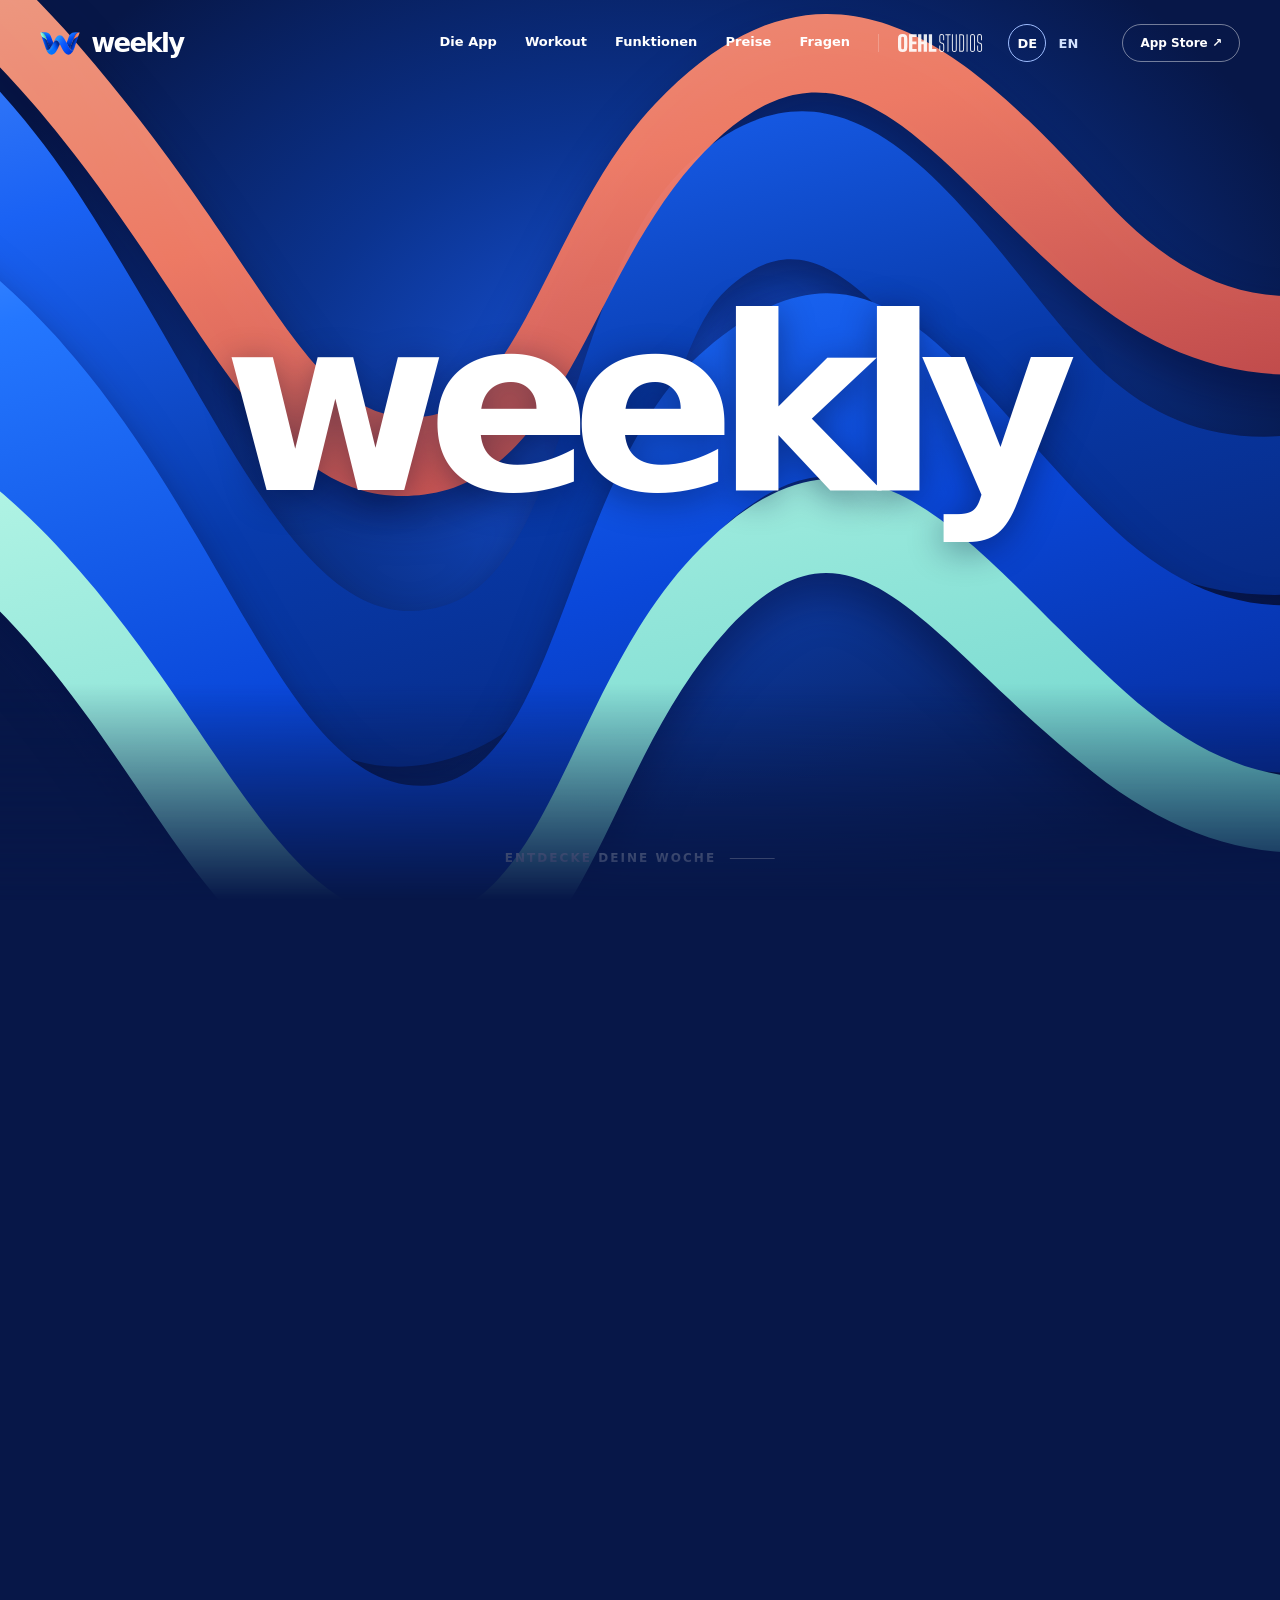
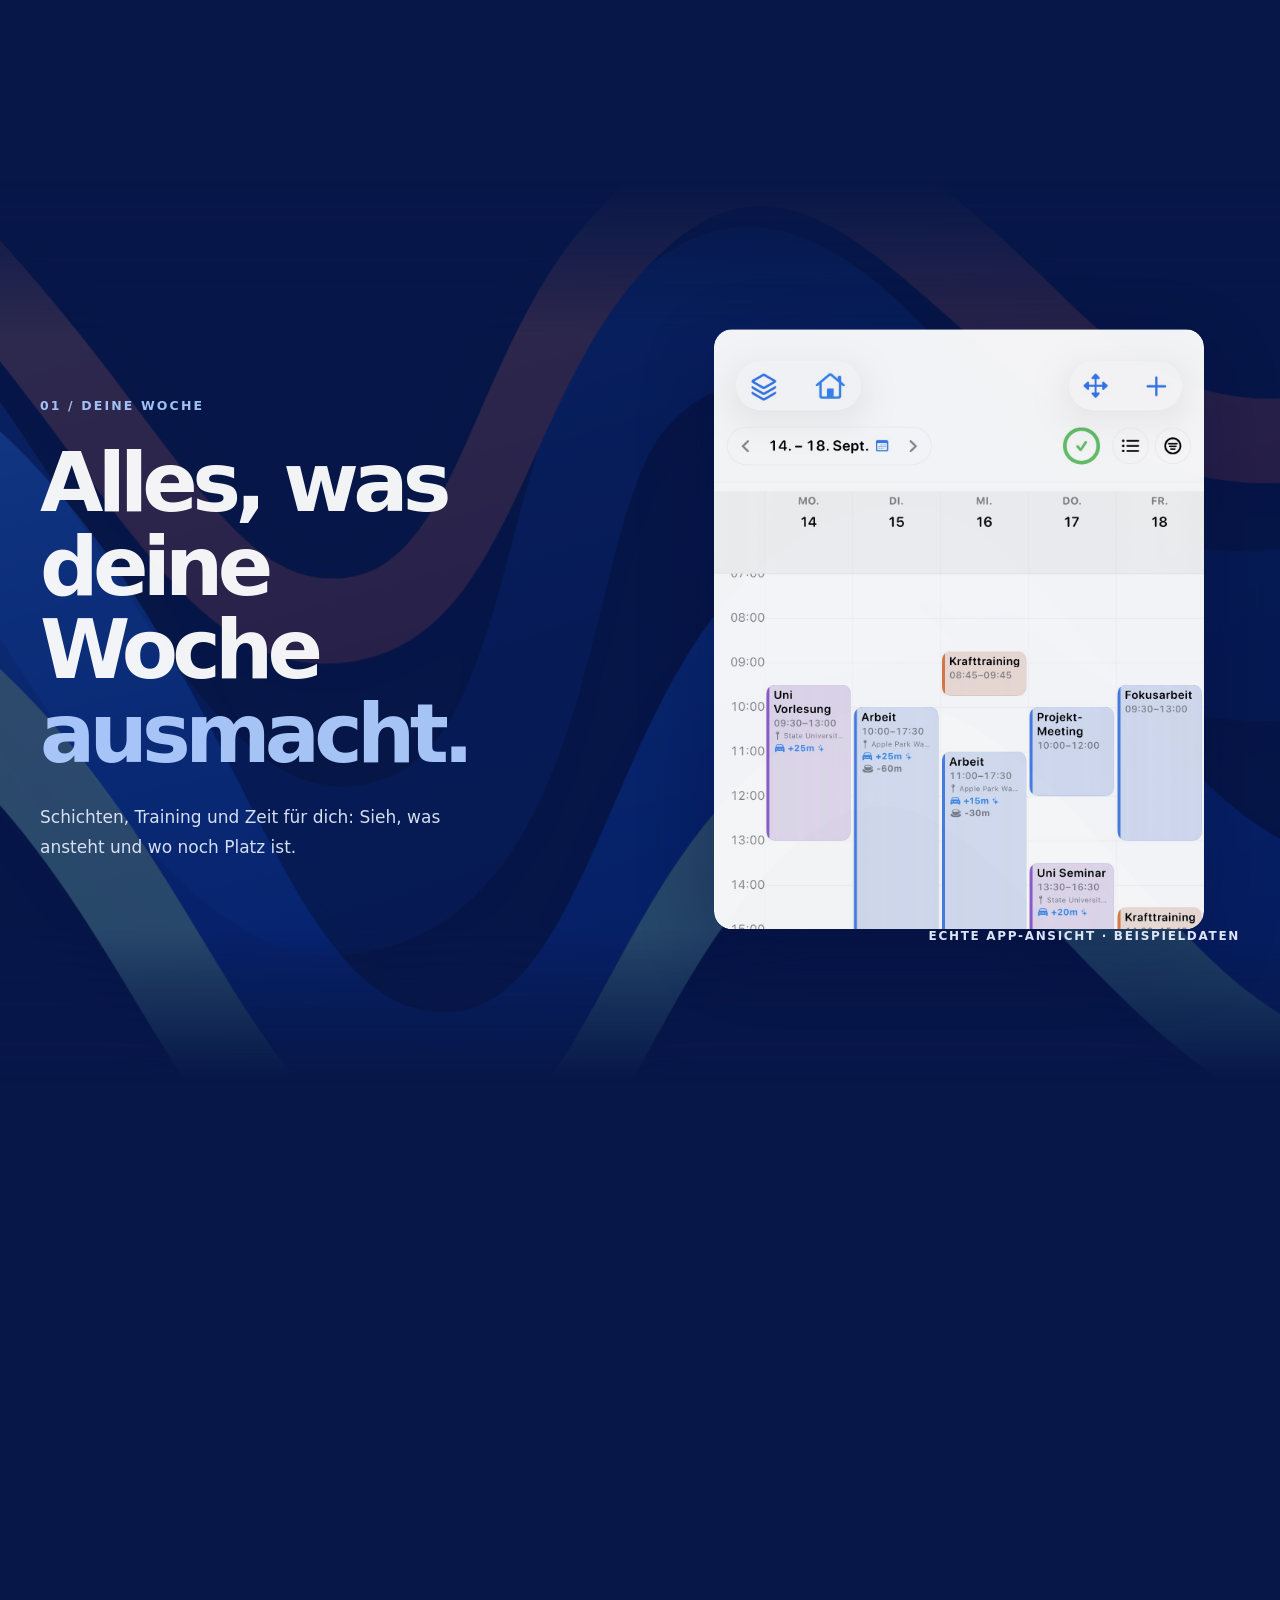
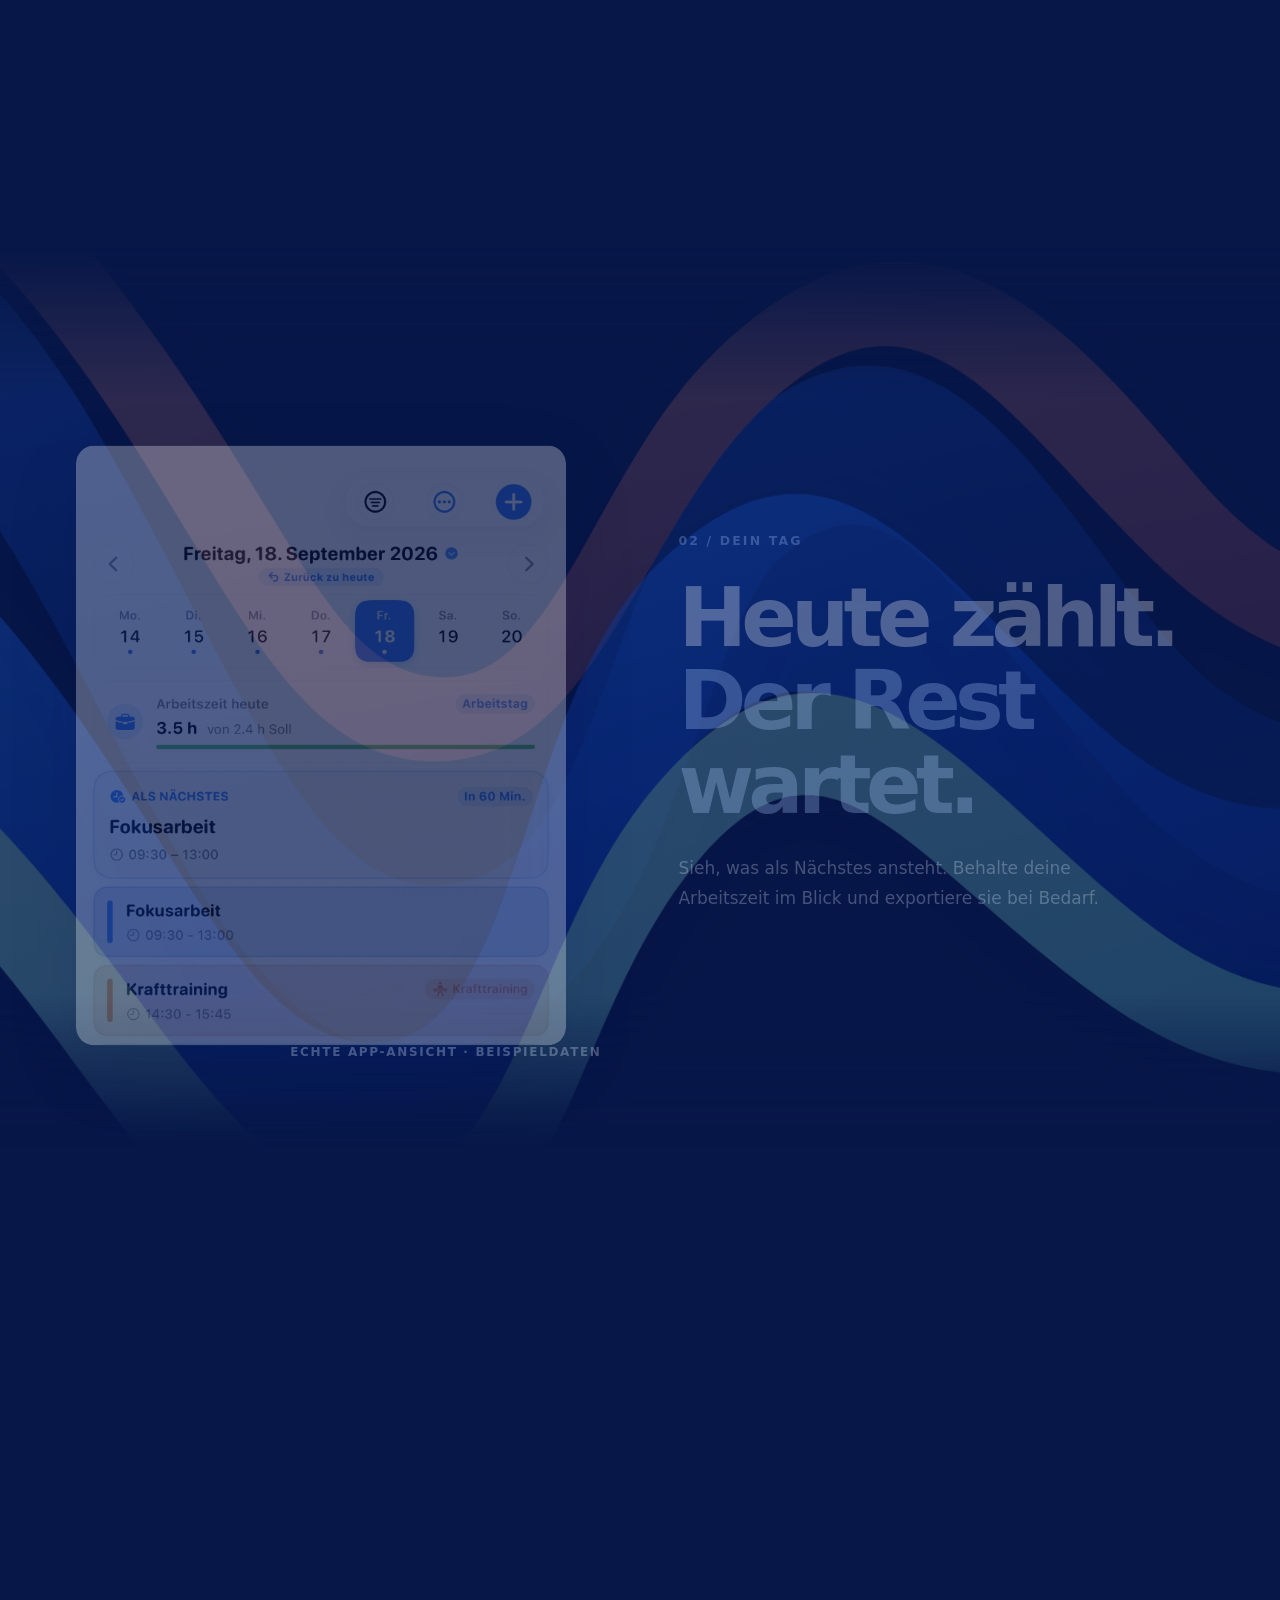
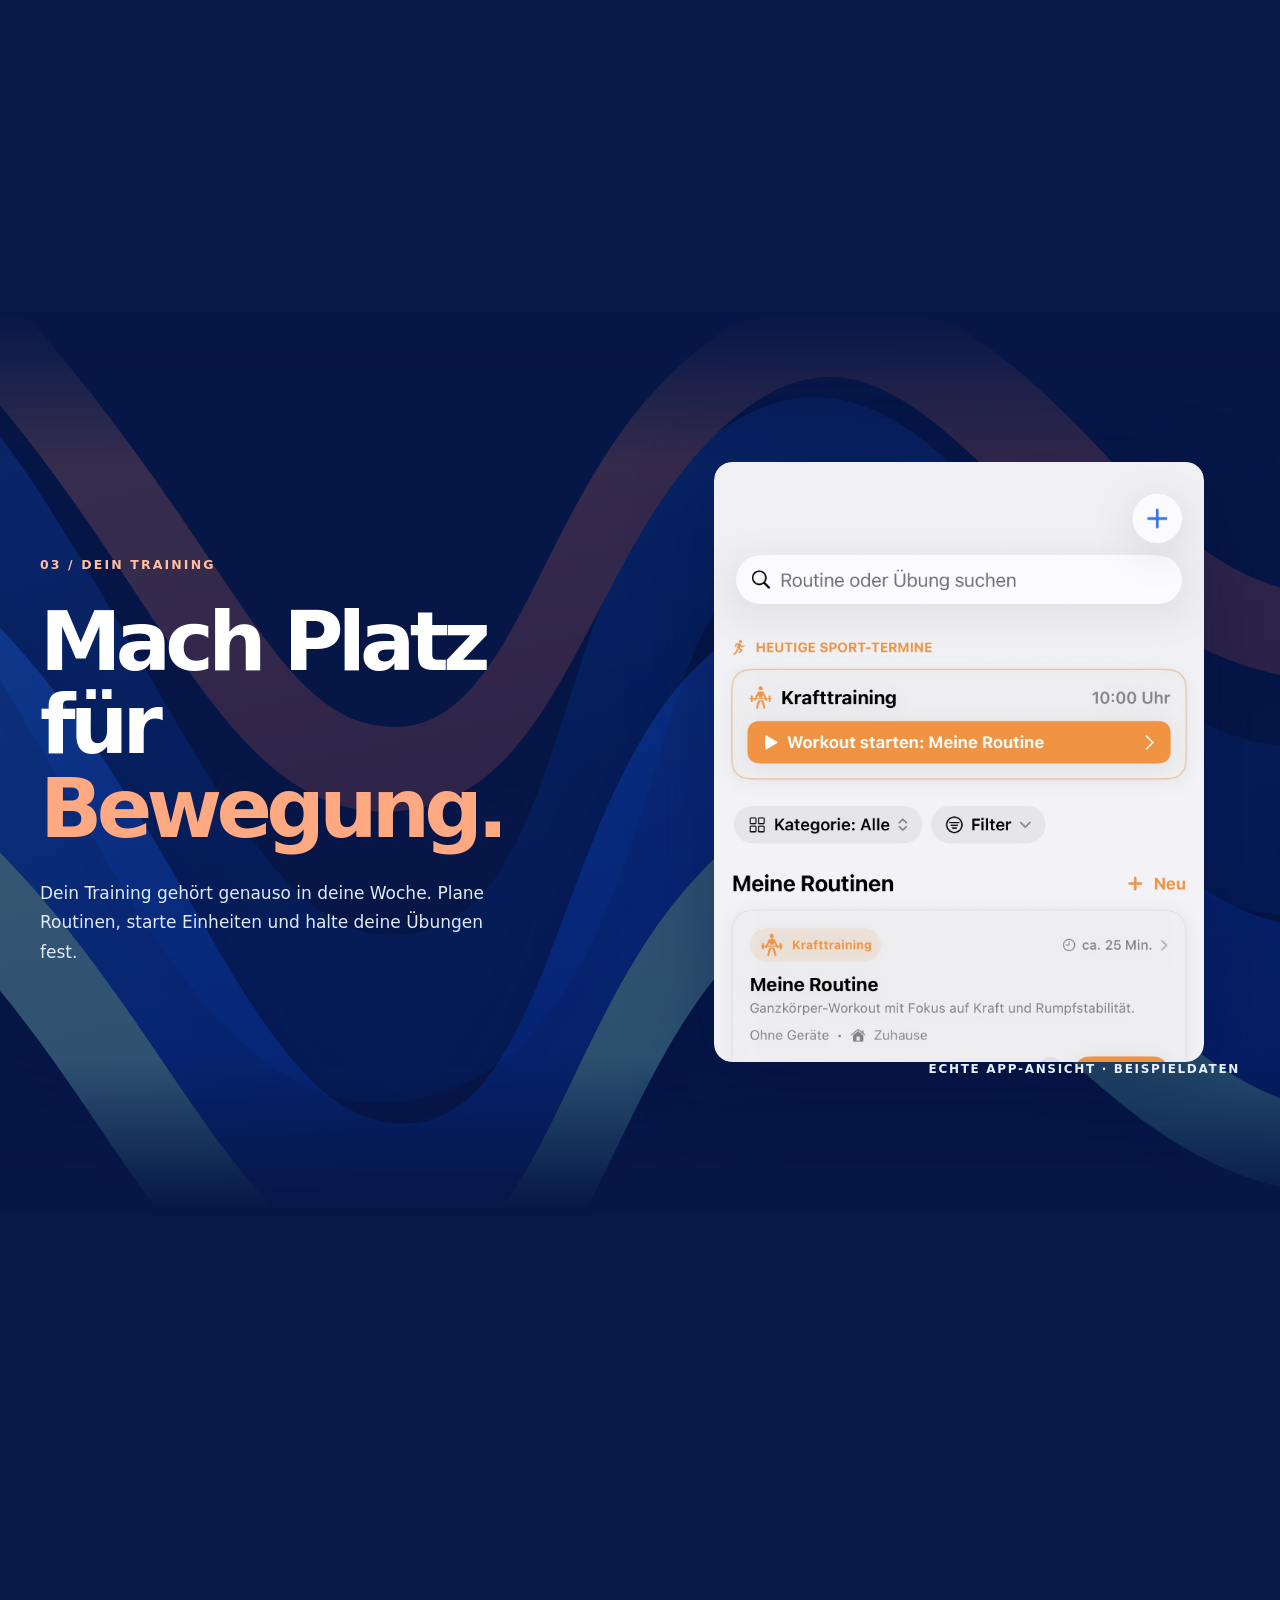
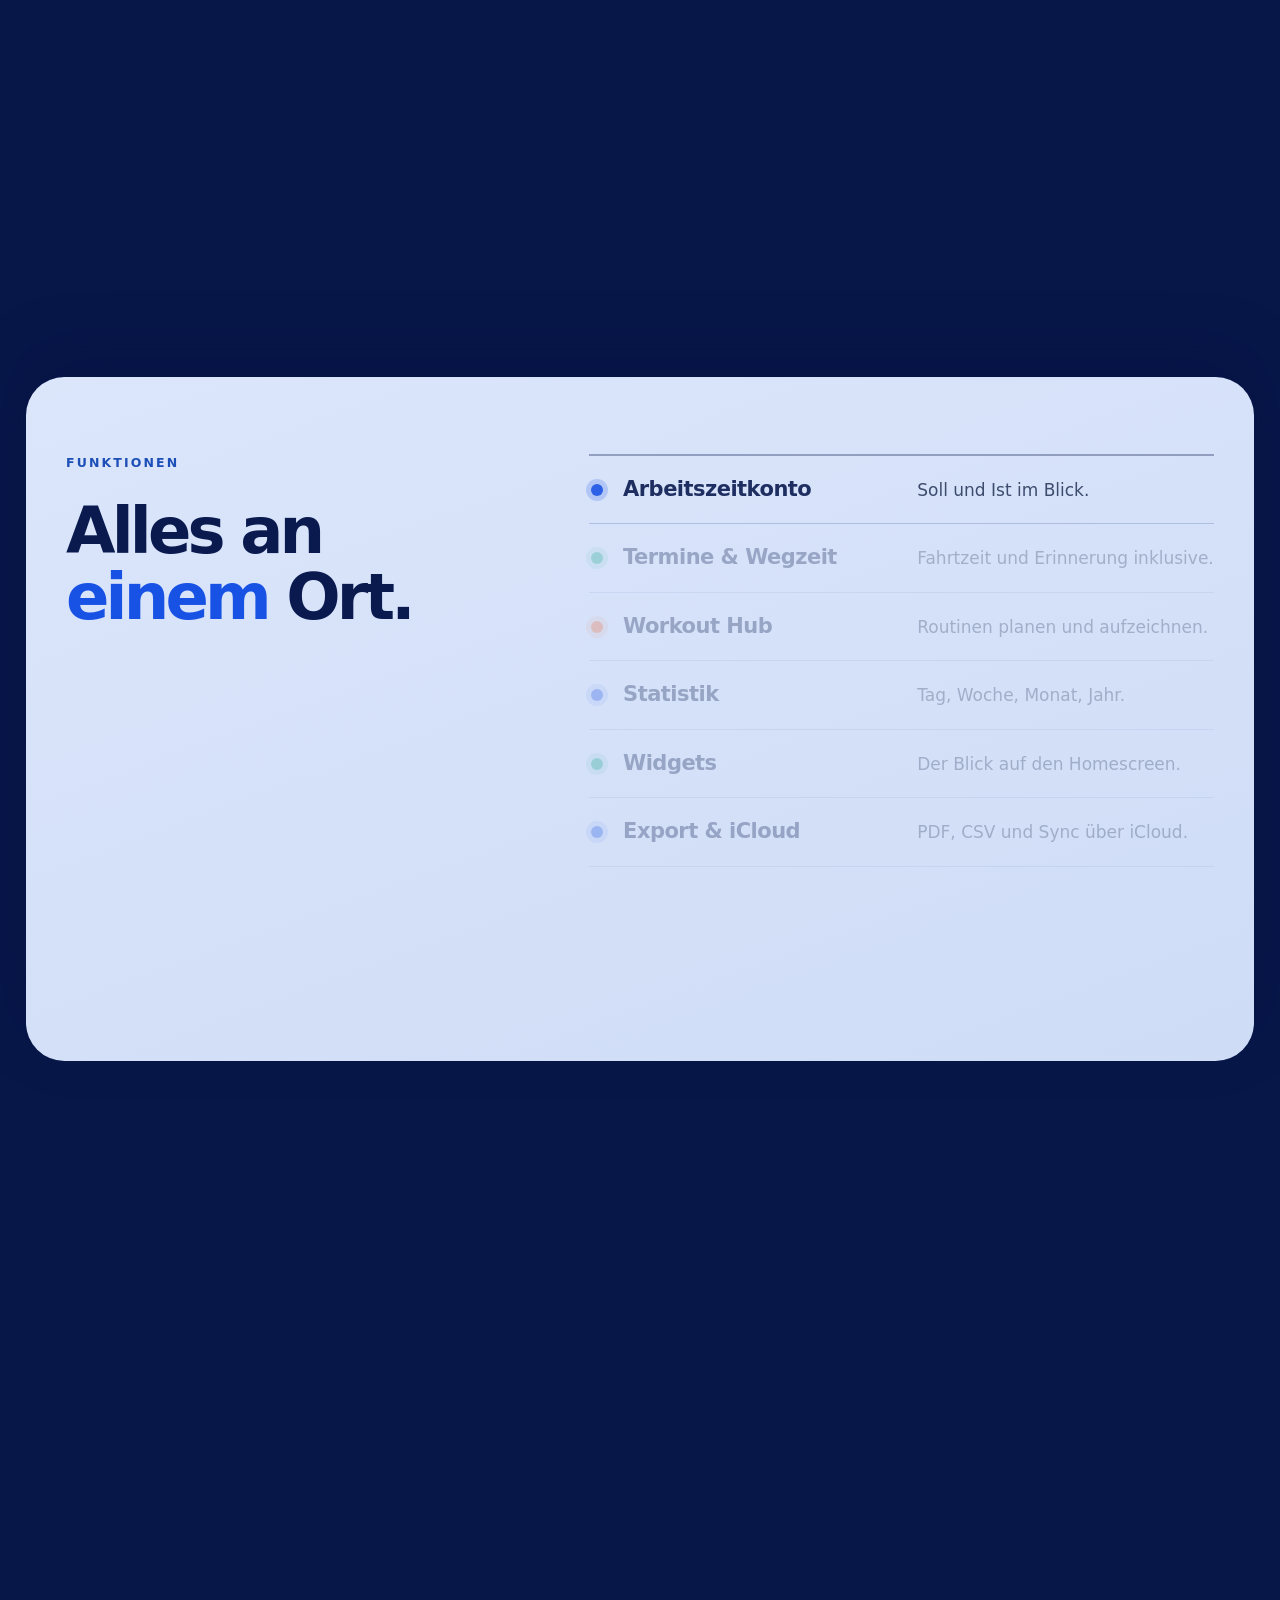
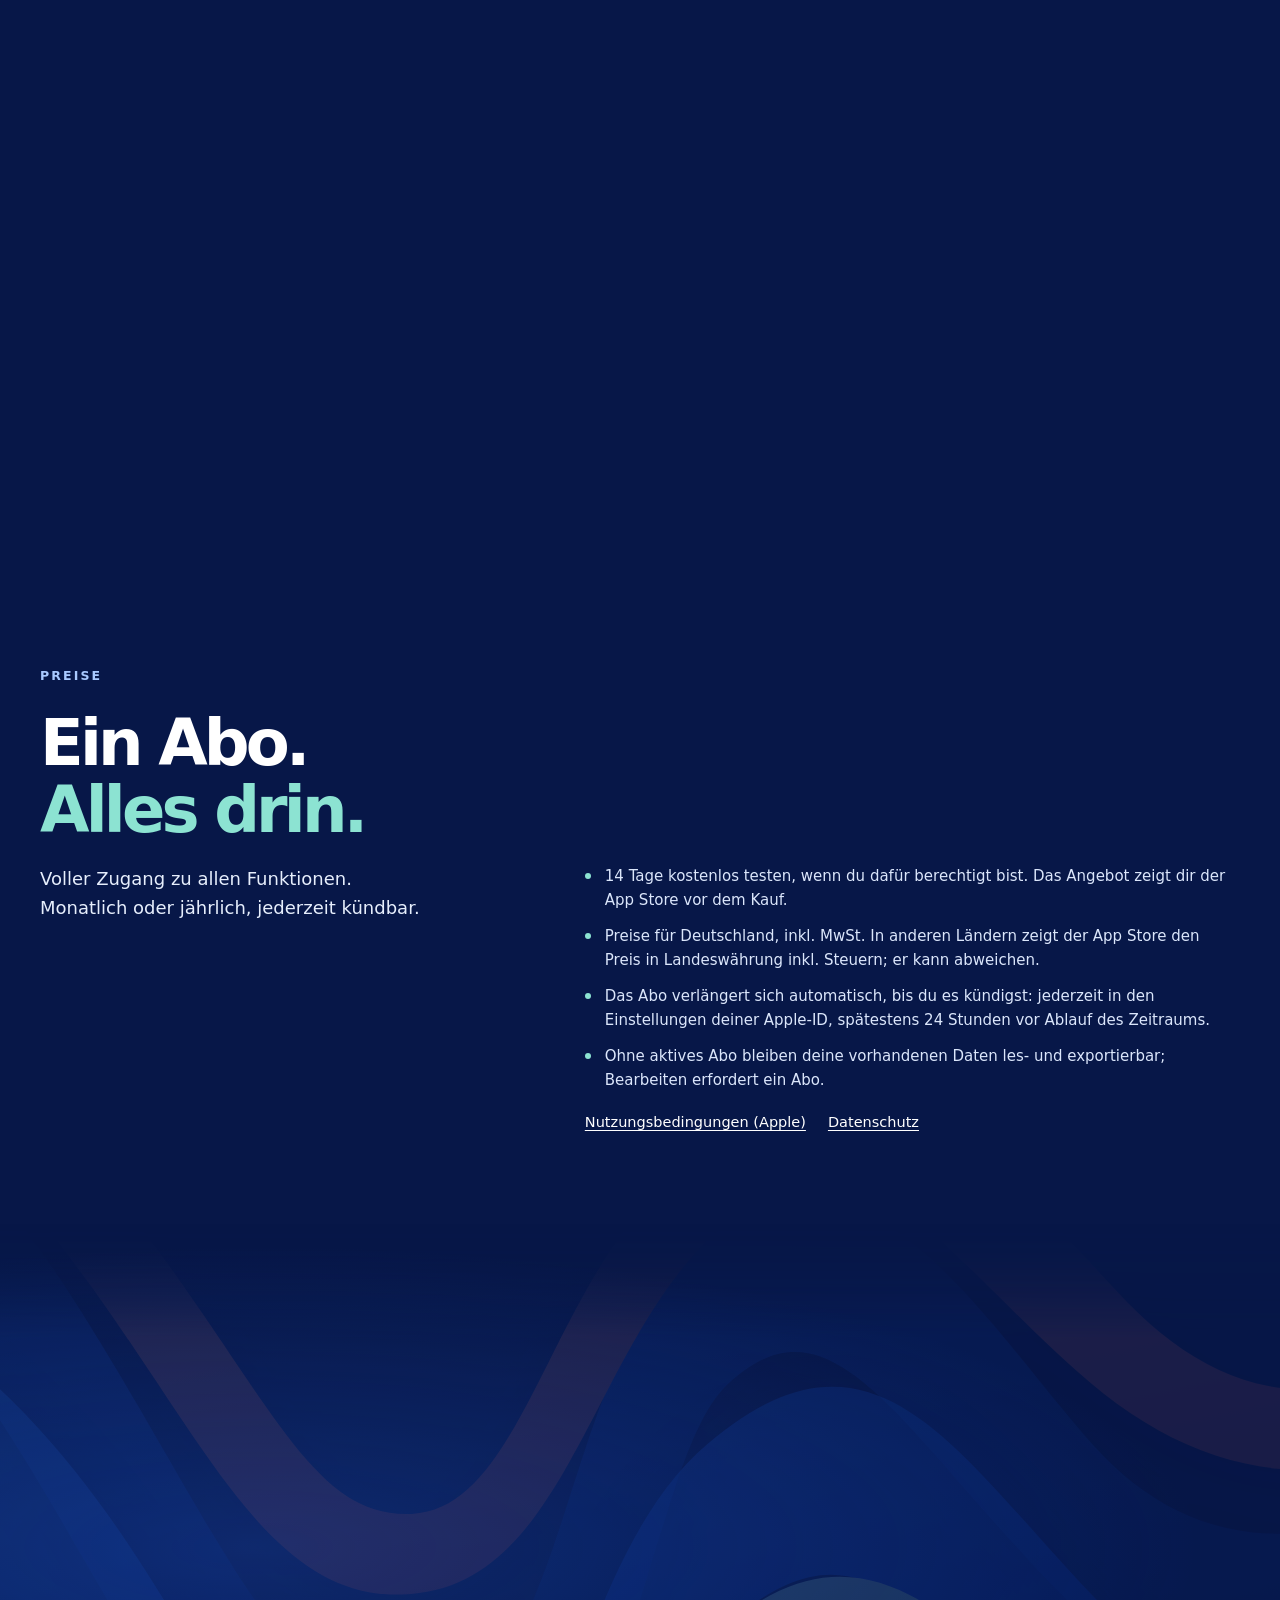
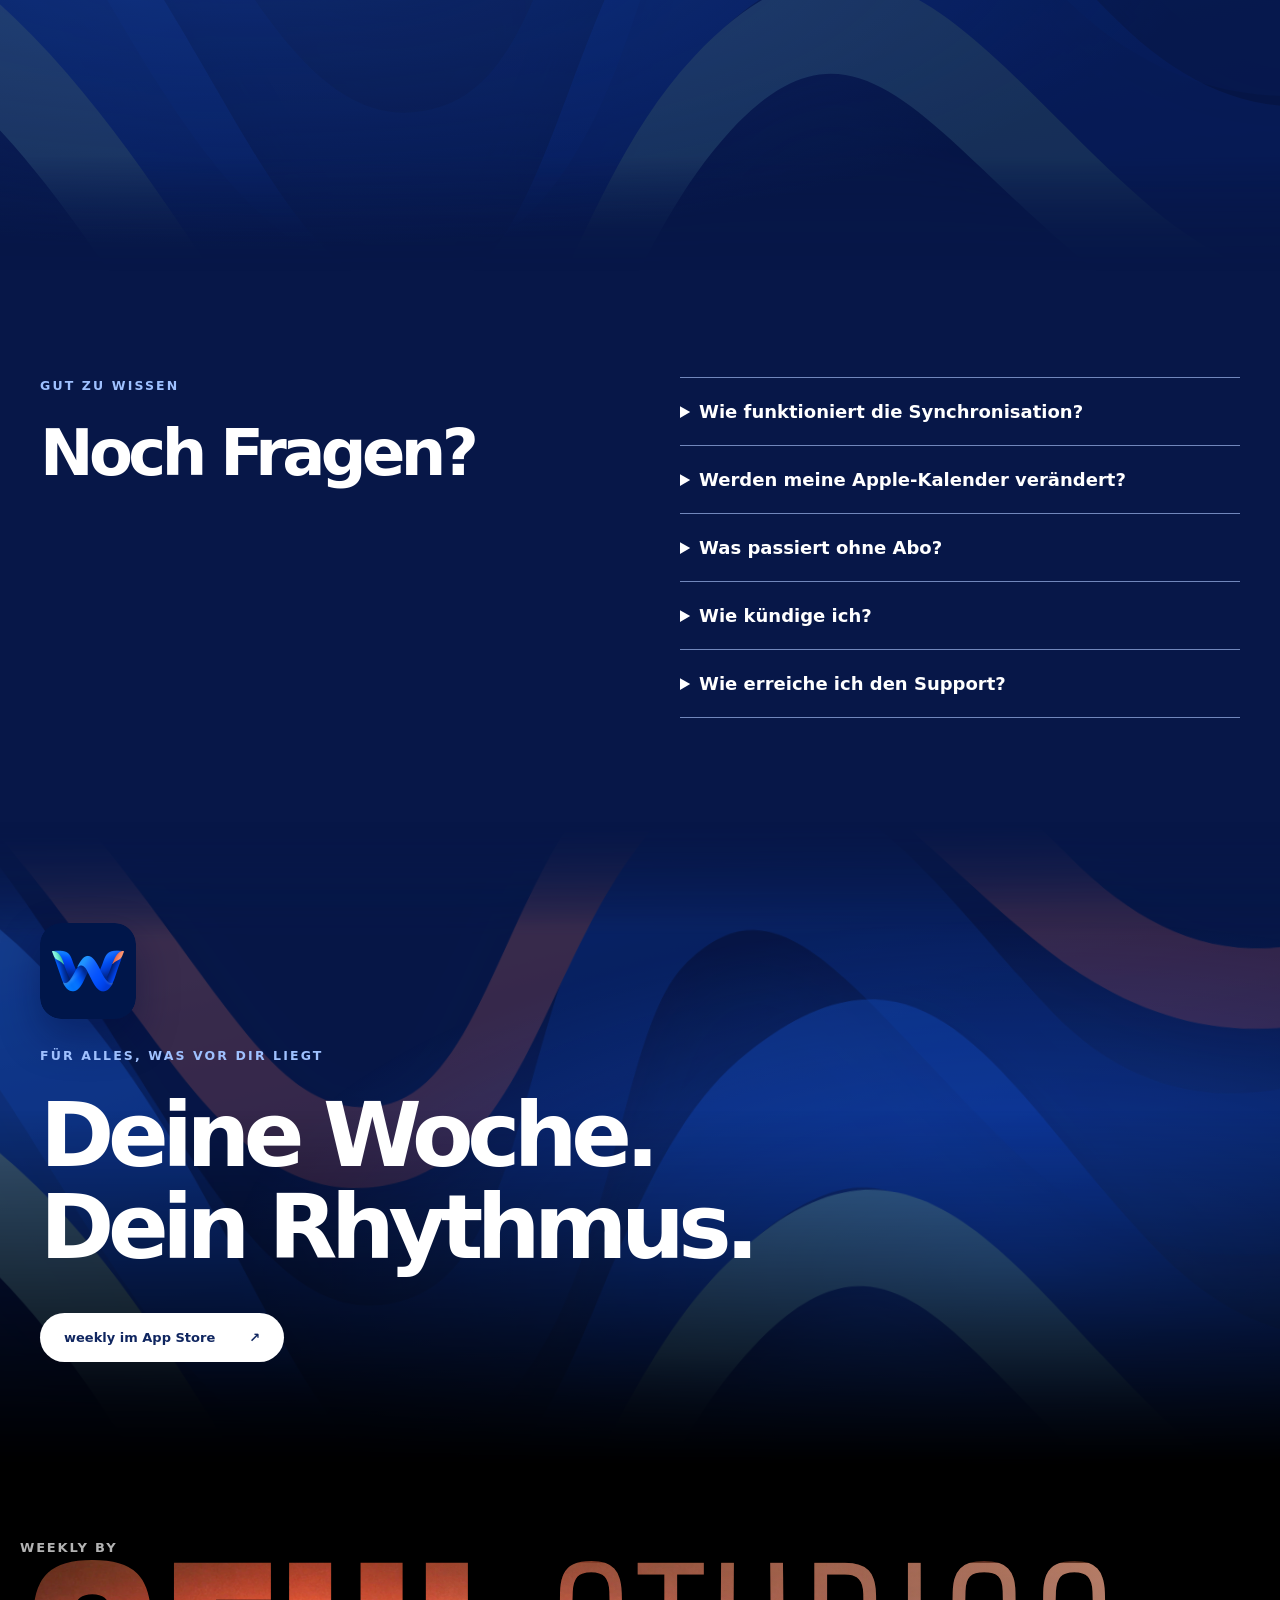
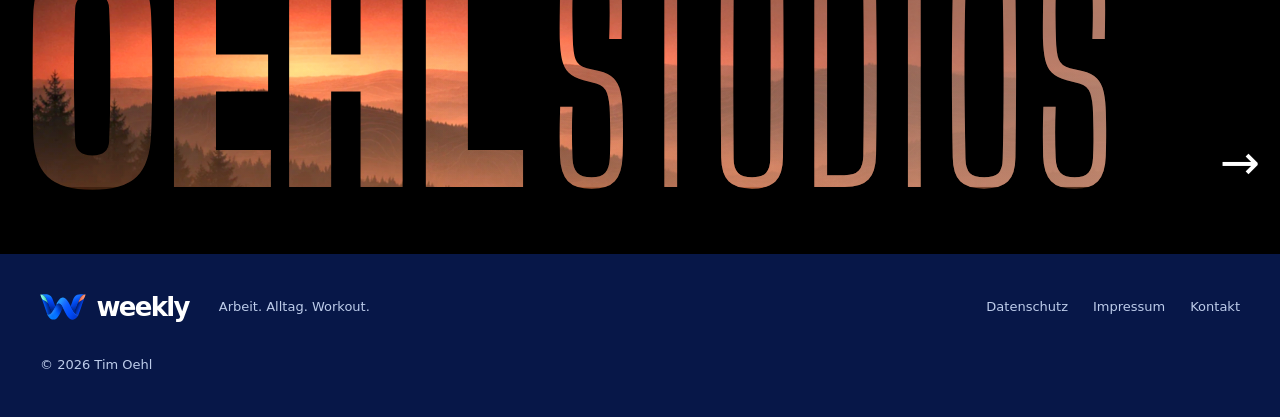
==== commit 6e9e4234: "fix(web): studio band without outline, graded window image Co-Authored-By: Claude Sonnet 5.5 <norepl" ====
--- a/index.html
+++ b/index.html
@@ -5,7 +5,7 @@
 <meta name="description" content="weekly bringt Arbeit, Alltag und Workout in einen klaren Wochenüberblick.">
 <title>weekly – Deine Woche. Dein Rhythmus.</title>
 <meta property="og:type" content="website"><meta property="og:title" content="weekly – Work &amp; Workout in einer Woche"><meta property="og:description" content="Arbeit, Alltag und Workout in einem klaren Wochenüberblick."><meta property="og:image" content="https://toehl-lgtm.github.io/weekly-web/assets/brand/og-image.png"><meta property="og:image:width" content="1200"><meta property="og:image:height" content="630"><meta property="og:image:alt" content="weekly – Band-W und Schriftzug auf Navy"><meta property="og:site_name" content="weekly"><meta property="og:url" content="https://toehl-lgtm.github.io/weekly-web/"><meta name="twitter:card" content="summary_large_image">
-<link rel="icon" href="assets/brand/favicon.svg" type="image/svg+xml"><link rel="icon" href="assets/brand/favicon-32.png" sizes="32x32" type="image/png"><link rel="apple-touch-icon" href="assets/brand/apple-touch-icon.png"><link rel="canonical" href="https://toehl-lgtm.github.io/weekly-web/"><link rel="stylesheet" href="assets/brand/style.css?v=21"><script src="assets/brand/language.js?v=7" defer></script><script src="assets/brand/motion.js?v=5" defer></script>
+<link rel="icon" href="assets/brand/favicon.svg" type="image/svg+xml"><link rel="icon" href="assets/brand/favicon-32.png" sizes="32x32" type="image/png"><link rel="apple-touch-icon" href="assets/brand/apple-touch-icon.png"><link rel="canonical" href="https://toehl-lgtm.github.io/weekly-web/"><link rel="stylesheet" href="assets/brand/style.css?v=22"><script src="assets/brand/language.js?v=7" defer></script><script src="assets/brand/motion.js?v=5" defer></script>
 </head>
 <body>
 <a class="skip" href="#inhalt">Zum Inhalt springen</a>
@@ -41,5 +41,5 @@
   <section class="faq section-pad" id="fragen"><div class="wrap faq-grid"><div><p class="eyebrow">GUT ZU WISSEN</p><h2>Noch Fragen?</h2></div><div class="faq-list"><details name="weekly-faq"><summary>Wie funktioniert die Synchronisation?</summary><p>Wenn du iCloud für weekly aktiviert hast, können deine Daten über dein persönliches iCloud-Konto auf deinen Geräten synchronisiert werden.</p></details><details name="weekly-faq"><summary>Werden meine Apple-Kalender verändert?</summary><p>weekly zeigt ausgewählte Kalendertermine lesend an. Deine Quellkalender bleiben unverändert.</p></details><details name="weekly-faq"><summary>Was passiert ohne Abo?</summary><p>Deine vorhandenen Daten bleiben les- und exportierbar. Bearbeiten erfordert ein Abo.</p></details><details name="weekly-faq"><summary>Wie kündige ich?</summary><p>Jederzeit in den Einstellungen deiner Apple-ID, spätestens 24 Stunden vor Ablauf des Zeitraums.</p></details><details name="weekly-faq"><summary>Wie erreiche ich den Support?</summary><p>Schreibe an <a href="mailto:weekly.workandworkout@gmail.com">weekly.workandworkout@gmail.com</a>.</p></details></div></div></section>
   <section class="outro section-pad band-section"><div class="story-ribbons" aria-hidden="true"><svg class="story-ribbon story-ribbon-a" data-drift="-1" viewBox="0 0 1600 1000" preserveAspectRatio="xMidYMid slice"><path d="M-330 180 C-70 -50 165 45 320 281 C450 481 514 670 633 633 C743 600 735 346 846 251 C986 130 1083 309 1178 415 C1300 550 1480 511 1810 200 L1830 331 C1518 650 1299 691 1150 538 C1013 397 959 282 872 365 C805 430 802 710 643 762 C464 823 378 551 247 365 C104 159 -77 96 -320 324 Z" fill="url(#deep)"/><path d="M-270 64 C-27 -108 161 -30 320 154 C484 343 514 477 610 472 C698 468 721 301 813 204 C971 37 1098 179 1197 286 C1324 424 1471 409 1770 87 L1802 142 C1511 470 1323 496 1164 353 C1042 244 974 124 855 245 C758 344 737 523 616 538 C478 556 430 377 282 205 C130 28 -38 -37 -270 137 Z" fill="url(#coral)"/></svg><svg class="story-ribbon story-ribbon-b" data-drift="1" viewBox="0 0 1600 1000" preserveAspectRatio="xMidYMid slice"><path d="M-320 413 C-60 173 147 234 300 402 C450 567 499 790 615 787 C733 784 734 517 856 414 C1003 288 1070 436 1198 561 C1350 710 1503 622 1820 345 L1830 506 C1520 789 1334 846 1165 693 C1040 581 998 461 879 559 C791 632 794 872 633 925 C462 982 390 690 245 534 C98 376 -82 366 -320 565 Z" fill="url(#blue)"/><path d="M-294 600 C-71 404 123 408 278 558 C427 701 482 893 598 901 C722 909 734 709 845 591 C994 433 1084 591 1215 707 C1374 849 1516 784 1800 517 L1817 558 C1545 843 1363 914 1188 776 C1041 660 985 535 876 652 C763 775 761 966 608 970 C437 975 396 781 249 634 C93 478 -68 474 -294 670 Z" fill="url(#mint)"/></svg></div><div class="wrap outro-content"><img class="outro-icon" src="assets/brand/icon-192.png" width="96" height="96" alt="" loading="lazy"><p class="eyebrow">FÜR ALLES, WAS VOR DIR LIEGT</p><h2>Deine Woche.<br>Dein Rhythmus.</h2><a class="button" href="https://apps.apple.com/us/app/weekly-work-workout/id6808738681">weekly im App Store <span aria-hidden="true">↗</span></a></div></section>
 </main>
-<a class="studio-band" href="../" aria-label="OEHL STUDIOS, zur Startseite"><span class="studio-kicker">weekly by</span><svg class="studio-mark" viewBox="-20 -20 7852 1640" aria-hidden="true" focusable="false"><defs><linearGradient id="wv" x1="0" x2="0" y1="0" y2="1"><stop offset=".45" stop-color="#E8A58B" stop-opacity="0"/><stop offset="1" stop-color="#E8A58B" stop-opacity=".55"/></linearGradient><linearGradient id="wg" x1="0" x2="1"><stop offset=".35" stop-color="#E8A58B" stop-opacity="0"/><stop offset="1" stop-color="#E8A58B" stop-opacity=".7"/></linearGradient><filter id="wf" color-interpolation-filters="sRGB" x="0" y="0" width="100%" height="100%"><feComponentTransfer><feFuncR type="linear" slope="2.3" intercept=".03"/><feFuncG type="linear" slope="2.1" intercept=".02"/><feFuncB type="linear" slope="1.9"/></feComponentTransfer><feColorMatrix type="saturate" values="1.25"/></filter><mask id="wm"><g fill="#fff"><path d="M496 1620Q276 1620 177.5 1527Q79 1434 74 1218Q72 1120 71 1014Q70 908 70 799Q70 690 71 584Q72 478 74 380Q79 165 177.5 72.5Q276 -20 496 -20Q717 -20 813 72.5Q909 165 916 380Q920 480 922 586Q924 692 924 800.5Q924 909 922 1014.5Q920 1120 916 1218Q909 1434 813 1527Q717 1620 496 1620ZM496 1376Q555 1376 585 1349.5Q615 1323 616 1274Q621 1172 623 1050Q625 928 625 799Q625 670 623 548Q621 426 616 324Q615 276 584 250Q553 224 496 224Q439 224 407.5 250Q376 276 374 324Q370 426 367.5 548Q365 670 365 799Q365 928 367.5 1050Q370 1172 374 1274Q376 1323 407.5 1349.5Q439 1376 496 1376Z"/><path d="M1079 1600V0H1771V264H1379V654H1751V918H1379V1336H1771V1600Z"/><path d="M1901 1600V0H2201V654H2411V0H2711V1600H2411V918H2201V1600Z"/><path d="M2877 1600V0H3177V1336H3571V1600Z"/><path d="M4060.7 1612.4Q3943.3 1612.4 3891.1 1558.7Q3838.9 1504.9 3834.4 1383.2Q3833.1 1313.8 3832.6 1259.7Q3832.1 1205.7 3833 1151.1Q3833.9 1096.5 3835.9 1026.9H3923.8Q3920 1119.2 3920 1211.6Q3920 1304 3923.8 1394.2Q3926.8 1466.7 3957.8 1499.1Q3988.8 1531.5 4059.4 1531.5Q4128.3 1531.5 4157.4 1499.1Q4186.5 1466.7 4190.3 1394.2Q4193.1 1332.2 4193.6 1285.3Q4194.1 1238.3 4193.1 1188.3Q4192.1 1138.4 4190.3 1068.8Q4188.5 986 4170.7 931.6Q4153 877.2 4093.1 861.2L4003 838.5Q3933.2 821.1 3897.4 785.6Q3861.6 750.1 3848.6 690Q3835.6 630 3832.8 539.6Q3831.8 469.7 3832.9 382.3Q3834 294.8 3834.8 214Q3836.4 133.1 3858.6 83.2Q3880.8 33.3 3930 10.5Q3979.2 -12.4 4059.4 -12.4Q4171.6 -12.4 4221.6 41Q4271.5 94.3 4275.3 216Q4277.3 273.9 4276.9 359.5Q4276.5 445.1 4274.5 543.3H4185.9Q4188.9 459.1 4189.3 374.1Q4189.7 289.1 4186.7 205Q4183.7 132.5 4153.9 100.1Q4124.1 67.7 4057.4 67.7Q3987.8 67.7 3958.7 100.1Q3929.6 132.5 3925.8 205Q3922 288.2 3922.6 371.8Q3923.2 455.5 3925.8 539.6Q3927.8 640.9 3945.4 688.8Q3962.9 736.7 4025.8 752.1L4113.1 773.2Q4183.4 789.6 4218.8 826.5Q4254.3 863.4 4267.2 923.3Q4280.1 983.1 4282.1 1068.8Q4284.1 1140 4284.2 1187Q4284.3 1234 4283.8 1277.8Q4283.3 1321.6 4281.3 1383.2Q4277.5 1504.9 4225.9 1558.7Q4174.4 1612.4 4060.7 1612.4Z"/><path d="M4579.6 1600V84H4389.2V0H4861.1V84H4670.7V1600Z"/><path d="M5205.6 1612.4Q5088.9 1612.4 5037.9 1560.2Q4986.9 1507.9 4984.9 1388.4Q4981.2 1041.2 4981.2 694.1Q4981.2 347 4984.9 0H5076Q5074 231.2 5072.6 465.6Q5071.2 700.1 5071.6 933.8Q5072 1167.5 5074 1399.4Q5074 1468.9 5106 1500.2Q5138 1531.5 5205.6 1531.5Q5274.2 1531.5 5304.7 1500.2Q5335.2 1468.9 5335.2 1399.4Q5337.2 1167.5 5338.1 933.8Q5339 700.1 5338.5 465.6Q5338 231.2 5335.2 0H5426.3Q5430 347 5430 694.1Q5430 1041.2 5426.3 1388.4Q5425.3 1507.9 5373.8 1560.2Q5322.3 1612.4 5205.6 1612.4Z"/><path d="M5650.2 1600V0H5868.5Q5985.1 0 6037 53.7Q6088.9 107.4 6090.7 230Q6093.7 433.5 6094.7 616.8Q6095.7 800.2 6094.7 983.1Q6093.7 1166 6090.7 1369.3Q6088.9 1492.6 6036.6 1546.3Q5984.4 1600 5866.5 1600ZM5741.2 1516H5866.5Q5936.9 1516 5967.8 1482.8Q5998.7 1449.6 5999.7 1376.3Q6001.7 1231.7 6002.6 1087.7Q6003.5 943.6 6003.5 799.6Q6003.5 655.6 6002.6 511.6Q6001.7 367.5 5999.7 222.9Q5998.7 149.6 5967.9 116.8Q5937.1 84 5868.5 84H5741.2Z"/><path d="M6318.2 1600V0H6409.2V1600Z"/><path d="M6861.8 1612.4Q6742.7 1612.4 6691.3 1560.2Q6639.9 1507.9 6637.9 1388.4Q6634.9 1233.5 6633.4 1088.4Q6631.9 943.4 6631.9 800.6Q6631.9 657.8 6633.4 512.8Q6634.9 367.7 6637.9 212.8Q6639.9 92.1 6691.3 39.8Q6742.7 -12.4 6861.8 -12.4Q6981.1 -12.4 7033 39.8Q7084.9 92.1 7085.7 212.8Q7087.7 367.7 7089 513.2Q7090.3 658.6 7090.3 801Q7090.3 943.4 7089 1088.4Q7087.7 1233.5 7085.7 1388.4Q7084.9 1507.9 7033 1560.2Q6981.1 1612.4 6861.8 1612.4ZM6861.8 1531.5Q6933.7 1531.5 6963.7 1502.2Q6993.7 1472.9 6994.7 1399.4Q6998.7 1240.7 7000.1 1090.9Q7001.5 941.1 7001.5 794.8Q7001.5 648.5 6999.5 501.4Q6997.5 354.3 6994.7 201.8Q6993.7 127.1 6963.7 97.4Q6933.7 67.7 6861.8 67.7Q6790.7 67.7 6760.8 97.4Q6731 127.1 6729 201.8Q6725 354.3 6723.1 501.4Q6721.2 648.5 6721.6 794.8Q6722 941.1 6724 1090.9Q6726 1240.7 6729 1399.4Q6731 1472.9 6760.8 1502.2Q6790.7 1531.5 6861.8 1531.5Z"/><path d="M7509.7 1612.4Q7392.3 1612.4 7340.1 1558.7Q7287.9 1504.9 7283.4 1383.2Q7282.1 1313.8 7281.6 1259.7Q7281.1 1205.7 7282 1151.1Q7282.9 1096.5 7284.9 1026.9H7372.8Q7369 1119.2 7369 1211.6Q7369 1304 7372.8 1394.2Q7375.8 1466.7 7406.8 1499.1Q7437.8 1531.5 7508.4 1531.5Q7577.3 1531.5 7606.4 1499.1Q7635.5 1466.7 7639.3 1394.2Q7642.1 1332.2 7642.6 1285.3Q7643.1 1238.3 7642.1 1188.3Q7641.1 1138.4 7639.3 1068.8Q7637.5 986 7619.7 931.6Q7602 877.2 7542.1 861.2L7452 838.5Q7382.2 821.1 7346.4 785.6Q7310.6 750.1 7297.6 690Q7284.6 630 7281.8 539.6Q7280.8 469.7 7281.9 382.3Q7283 294.8 7283.8 214Q7285.4 133.1 7307.6 83.2Q7329.8 33.3 7379 10.5Q7428.2 -12.4 7508.4 -12.4Q7620.6 -12.4 7670.6 41Q7720.5 94.3 7724.3 216Q7726.3 273.9 7725.9 359.5Q7725.5 445.1 7723.5 543.3H7634.9Q7637.9 459.1 7638.3 374.1Q7638.7 289.1 7635.7 205Q7632.7 132.5 7602.9 100.1Q7573.1 67.7 7506.4 67.7Q7436.8 67.7 7407.7 100.1Q7378.6 132.5 7374.8 205Q7371 288.2 7371.6 371.8Q7372.2 455.5 7374.8 539.6Q7376.8 640.9 7394.4 688.8Q7411.9 736.7 7474.8 752.1L7562.1 773.2Q7632.4 789.6 7667.8 826.5Q7703.3 863.4 7716.2 923.3Q7729.1 983.1 7731.1 1068.8Q7733.1 1140 7733.2 1187Q7733.3 1234 7732.8 1277.8Q7732.3 1321.6 7730.3 1383.2Q7726.5 1504.9 7674.9 1558.7Q7623.4 1612.4 7509.7 1612.4Z"/></g></mask></defs><image href="assets/brand/hero-hintergrund.webp" y="-1119" width="7812" height="4397" preserveAspectRatio="none" mask="url(#wm)" filter="url(#wf)"/><rect width="7812" height="1600" fill="url(#wg)" mask="url(#wm)"/><rect width="7812" height="1600" fill="url(#wv)" mask="url(#wm)"/><g fill="none" stroke="#F6F7F4" stroke-opacity=".4" stroke-width="5"><path d="M496 1620Q276 1620 177.5 1527Q79 1434 74 1218Q72 1120 71 1014Q70 908 70 799Q70 690 71 584Q72 478 74 380Q79 165 177.5 72.5Q276 -20 496 -20Q717 -20 813 72.5Q909 165 916 380Q920 480 922 586Q924 692 924 800.5Q924 909 922 1014.5Q920 1120 916 1218Q909 1434 813 1527Q717 1620 496 1620ZM496 1376Q555 1376 585 1349.5Q615 1323 616 1274Q621 1172 623 1050Q625 928 625 799Q625 670 623 548Q621 426 616 324Q615 276 584 250Q553 224 496 224Q439 224 407.5 250Q376 276 374 324Q370 426 367.5 548Q365 670 365 799Q365 928 367.5 1050Q370 1172 374 1274Q376 1323 407.5 1349.5Q439 1376 496 1376Z"/><path d="M1079 1600V0H1771V264H1379V654H1751V918H1379V1336H1771V1600Z"/><path d="M1901 1600V0H2201V654H2411V0H2711V1600H2411V918H2201V1600Z"/><path d="M2877 1600V0H3177V1336H3571V1600Z"/><path d="M4060.7 1612.4Q3943.3 1612.4 3891.1 1558.7Q3838.9 1504.9 3834.4 1383.2Q3833.1 1313.8 3832.6 1259.7Q3832.1 1205.7 3833 1151.1Q3833.9 1096.5 3835.9 1026.9H3923.8Q3920 1119.2 3920 1211.6Q3920 1304 3923.8 1394.2Q3926.8 1466.7 3957.8 1499.1Q3988.8 1531.5 4059.4 1531.5Q4128.3 1531.5 4157.4 1499.1Q4186.5 1466.7 4190.3 1394.2Q4193.1 1332.2 4193.6 1285.3Q4194.1 1238.3 4193.1 1188.3Q4192.1 1138.4 4190.3 1068.8Q4188.5 986 4170.7 931.6Q4153 877.2 4093.1 861.2L4003 838.5Q3933.2 821.1 3897.4 785.6Q3861.6 750.1 3848.6 690Q3835.6 630 3832.8 539.6Q3831.8 469.7 3832.9 382.3Q3834 294.8 3834.8 214Q3836.4 133.1 3858.6 83.2Q3880.8 33.3 3930 10.5Q3979.2 -12.4 4059.4 -12.4Q4171.6 -12.4 4221.6 41Q4271.5 94.3 4275.3 216Q4277.3 273.9 4276.9 359.5Q4276.5 445.1 4274.5 543.3H4185.9Q4188.9 459.1 4189.3 374.1Q4189.7 289.1 4186.7 205Q4183.7 132.5 4153.9 100.1Q4124.1 67.7 4057.4 67.7Q3987.8 67.7 3958.7 100.1Q3929.6 132.5 3925.8 205Q3922 288.2 3922.6 371.8Q3923.2 455.5 3925.8 539.6Q3927.8 640.9 3945.4 688.8Q3962.9 736.7 4025.8 752.1L4113.1 773.2Q4183.4 789.6 4218.8 826.5Q4254.3 863.4 4267.2 923.3Q4280.1 983.1 4282.1 1068.8Q4284.1 1140 4284.2 1187Q4284.3 1234 4283.8 1277.8Q4283.3 1321.6 4281.3 1383.2Q4277.5 1504.9 4225.9 1558.7Q4174.4 1612.4 4060.7 1612.4Z"/><path d="M4579.6 1600V84H4389.2V0H4861.1V84H4670.7V1600Z"/><path d="M5205.6 1612.4Q5088.9 1612.4 5037.9 1560.2Q4986.9 1507.9 4984.9 1388.4Q4981.2 1041.2 4981.2 694.1Q4981.2 347 4984.9 0H5076Q5074 231.2 5072.6 465.6Q5071.2 700.1 5071.6 933.8Q5072 1167.5 5074 1399.4Q5074 1468.9 5106 1500.2Q5138 1531.5 5205.6 1531.5Q5274.2 1531.5 5304.7 1500.2Q5335.2 1468.9 5335.2 1399.4Q5337.2 1167.5 5338.1 933.8Q5339 700.1 5338.5 465.6Q5338 231.2 5335.2 0H5426.3Q5430 347 5430 694.1Q5430 1041.2 5426.3 1388.4Q5425.3 1507.9 5373.8 1560.2Q5322.3 1612.4 5205.6 1612.4Z"/><path d="M5650.2 1600V0H5868.5Q5985.1 0 6037 53.7Q6088.9 107.4 6090.7 230Q6093.7 433.5 6094.7 616.8Q6095.7 800.2 6094.7 983.1Q6093.7 1166 6090.7 1369.3Q6088.9 1492.6 6036.6 1546.3Q5984.4 1600 5866.5 1600ZM5741.2 1516H5866.5Q5936.9 1516 5967.8 1482.8Q5998.7 1449.6 5999.7 1376.3Q6001.7 1231.7 6002.6 1087.7Q6003.5 943.6 6003.5 799.6Q6003.5 655.6 6002.6 511.6Q6001.7 367.5 5999.7 222.9Q5998.7 149.6 5967.9 116.8Q5937.1 84 5868.5 84H5741.2Z"/><path d="M6318.2 1600V0H6409.2V1600Z"/><path d="M6861.8 1612.4Q6742.7 1612.4 6691.3 1560.2Q6639.9 1507.9 6637.9 1388.4Q6634.9 1233.5 6633.4 1088.4Q6631.9 943.4 6631.9 800.6Q6631.9 657.8 6633.4 512.8Q6634.9 367.7 6637.9 212.8Q6639.9 92.1 6691.3 39.8Q6742.7 -12.4 6861.8 -12.4Q6981.1 -12.4 7033 39.8Q7084.9 92.1 7085.7 212.8Q7087.7 367.7 7089 513.2Q7090.3 658.6 7090.3 801Q7090.3 943.4 7089 1088.4Q7087.7 1233.5 7085.7 1388.4Q7084.9 1507.9 7033 1560.2Q6981.1 1612.4 6861.8 1612.4ZM6861.8 1531.5Q6933.7 1531.5 6963.7 1502.2Q6993.7 1472.9 6994.7 1399.4Q6998.7 1240.7 7000.1 1090.9Q7001.5 941.1 7001.5 794.8Q7001.5 648.5 6999.5 501.4Q6997.5 354.3 6994.7 201.8Q6993.7 127.1 6963.7 97.4Q6933.7 67.7 6861.8 67.7Q6790.7 67.7 6760.8 97.4Q6731 127.1 6729 201.8Q6725 354.3 6723.1 501.4Q6721.2 648.5 6721.6 794.8Q6722 941.1 6724 1090.9Q6726 1240.7 6729 1399.4Q6731 1472.9 6760.8 1502.2Q6790.7 1531.5 6861.8 1531.5Z"/><path d="M7509.7 1612.4Q7392.3 1612.4 7340.1 1558.7Q7287.9 1504.9 7283.4 1383.2Q7282.1 1313.8 7281.6 1259.7Q7281.1 1205.7 7282 1151.1Q7282.9 1096.5 7284.9 1026.9H7372.8Q7369 1119.2 7369 1211.6Q7369 1304 7372.8 1394.2Q7375.8 1466.7 7406.8 1499.1Q7437.8 1531.5 7508.4 1531.5Q7577.3 1531.5 7606.4 1499.1Q7635.5 1466.7 7639.3 1394.2Q7642.1 1332.2 7642.6 1285.3Q7643.1 1238.3 7642.1 1188.3Q7641.1 1138.4 7639.3 1068.8Q7637.5 986 7619.7 931.6Q7602 877.2 7542.1 861.2L7452 838.5Q7382.2 821.1 7346.4 785.6Q7310.6 750.1 7297.6 690Q7284.6 630 7281.8 539.6Q7280.8 469.7 7281.9 382.3Q7283 294.8 7283.8 214Q7285.4 133.1 7307.6 83.2Q7329.8 33.3 7379 10.5Q7428.2 -12.4 7508.4 -12.4Q7620.6 -12.4 7670.6 41Q7720.5 94.3 7724.3 216Q7726.3 273.9 7725.9 359.5Q7725.5 445.1 7723.5 543.3H7634.9Q7637.9 459.1 7638.3 374.1Q7638.7 289.1 7635.7 205Q7632.7 132.5 7602.9 100.1Q7573.1 67.7 7506.4 67.7Q7436.8 67.7 7407.7 100.1Q7378.6 132.5 7374.8 205Q7371 288.2 7371.6 371.8Q7372.2 455.5 7374.8 539.6Q7376.8 640.9 7394.4 688.8Q7411.9 736.7 7474.8 752.1L7562.1 773.2Q7632.4 789.6 7667.8 826.5Q7703.3 863.4 7716.2 923.3Q7729.1 983.1 7731.1 1068.8Q7733.1 1140 7733.2 1187Q7733.3 1234 7732.8 1277.8Q7732.3 1321.6 7730.3 1383.2Q7726.5 1504.9 7674.9 1558.7Q7623.4 1612.4 7509.7 1612.4Z"/></g></svg><span class="studio-go" aria-hidden="true">→</span></a><footer class="wrap footer"><a class="footer-brand" href="./#start"><img class="brand-mark" src="assets/brand/weekly-band-w.svg" alt="" width="40" height="23"><span>weekly</span></a><p>Arbeit. Alltag. Workout.</p><div><a href="privacy.html">Datenschutz</a><a href="imprint.html">Impressum</a><a href="mailto:weekly.workandworkout@gmail.com">Kontakt</a></div><small>© 2026 Tim Oehl</small></footer>
+<a class="studio-band" href="../" aria-label="OEHL STUDIOS, zur Startseite"><span class="studio-kicker">weekly by</span><svg class="studio-mark" viewBox="-20 -20 7852 1640" aria-hidden="true" focusable="false"><defs><linearGradient id="wv" x1="0" x2="0" y1="0" y2="1"><stop offset=".45" stop-color="#E8A58B" stop-opacity="0"/><stop offset="1" stop-color="#E8A58B" stop-opacity=".15"/></linearGradient><linearGradient id="wg" x1="0" x2="1"><stop offset=".35" stop-color="#E8A58B" stop-opacity="0"/><stop offset="1" stop-color="#E8A58B" stop-opacity=".7"/></linearGradient><filter id="wf" color-interpolation-filters="sRGB" x="0" y="0" width="100%" height="100%"><feColorMatrix type="saturate" values="1.3"/></filter><mask id="wm"><g fill="#fff"><path d="M496 1620Q276 1620 177.5 1527Q79 1434 74 1218Q72 1120 71 1014Q70 908 70 799Q70 690 71 584Q72 478 74 380Q79 165 177.5 72.5Q276 -20 496 -20Q717 -20 813 72.5Q909 165 916 380Q920 480 922 586Q924 692 924 800.5Q924 909 922 1014.5Q920 1120 916 1218Q909 1434 813 1527Q717 1620 496 1620ZM496 1376Q555 1376 585 1349.5Q615 1323 616 1274Q621 1172 623 1050Q625 928 625 799Q625 670 623 548Q621 426 616 324Q615 276 584 250Q553 224 496 224Q439 224 407.5 250Q376 276 374 324Q370 426 367.5 548Q365 670 365 799Q365 928 367.5 1050Q370 1172 374 1274Q376 1323 407.5 1349.5Q439 1376 496 1376Z"/><path d="M1079 1600V0H1771V264H1379V654H1751V918H1379V1336H1771V1600Z"/><path d="M1901 1600V0H2201V654H2411V0H2711V1600H2411V918H2201V1600Z"/><path d="M2877 1600V0H3177V1336H3571V1600Z"/><path d="M4060.7 1612.4Q3943.3 1612.4 3891.1 1558.7Q3838.9 1504.9 3834.4 1383.2Q3833.1 1313.8 3832.6 1259.7Q3832.1 1205.7 3833 1151.1Q3833.9 1096.5 3835.9 1026.9H3923.8Q3920 1119.2 3920 1211.6Q3920 1304 3923.8 1394.2Q3926.8 1466.7 3957.8 1499.1Q3988.8 1531.5 4059.4 1531.5Q4128.3 1531.5 4157.4 1499.1Q4186.5 1466.7 4190.3 1394.2Q4193.1 1332.2 4193.6 1285.3Q4194.1 1238.3 4193.1 1188.3Q4192.1 1138.4 4190.3 1068.8Q4188.5 986 4170.7 931.6Q4153 877.2 4093.1 861.2L4003 838.5Q3933.2 821.1 3897.4 785.6Q3861.6 750.1 3848.6 690Q3835.6 630 3832.8 539.6Q3831.8 469.7 3832.9 382.3Q3834 294.8 3834.8 214Q3836.4 133.1 3858.6 83.2Q3880.8 33.3 3930 10.5Q3979.2 -12.4 4059.4 -12.4Q4171.6 -12.4 4221.6 41Q4271.5 94.3 4275.3 216Q4277.3 273.9 4276.9 359.5Q4276.5 445.1 4274.5 543.3H4185.9Q4188.9 459.1 4189.3 374.1Q4189.7 289.1 4186.7 205Q4183.7 132.5 4153.9 100.1Q4124.1 67.7 4057.4 67.7Q3987.8 67.7 3958.7 100.1Q3929.6 132.5 3925.8 205Q3922 288.2 3922.6 371.8Q3923.2 455.5 3925.8 539.6Q3927.8 640.9 3945.4 688.8Q3962.9 736.7 4025.8 752.1L4113.1 773.2Q4183.4 789.6 4218.8 826.5Q4254.3 863.4 4267.2 923.3Q4280.1 983.1 4282.1 1068.8Q4284.1 1140 4284.2 1187Q4284.3 1234 4283.8 1277.8Q4283.3 1321.6 4281.3 1383.2Q4277.5 1504.9 4225.9 1558.7Q4174.4 1612.4 4060.7 1612.4Z"/><path d="M4579.6 1600V84H4389.2V0H4861.1V84H4670.7V1600Z"/><path d="M5205.6 1612.4Q5088.9 1612.4 5037.9 1560.2Q4986.9 1507.9 4984.9 1388.4Q4981.2 1041.2 4981.2 694.1Q4981.2 347 4984.9 0H5076Q5074 231.2 5072.6 465.6Q5071.2 700.1 5071.6 933.8Q5072 1167.5 5074 1399.4Q5074 1468.9 5106 1500.2Q5138 1531.5 5205.6 1531.5Q5274.2 1531.5 5304.7 1500.2Q5335.2 1468.9 5335.2 1399.4Q5337.2 1167.5 5338.1 933.8Q5339 700.1 5338.5 465.6Q5338 231.2 5335.2 0H5426.3Q5430 347 5430 694.1Q5430 1041.2 5426.3 1388.4Q5425.3 1507.9 5373.8 1560.2Q5322.3 1612.4 5205.6 1612.4Z"/><path d="M5650.2 1600V0H5868.5Q5985.1 0 6037 53.7Q6088.9 107.4 6090.7 230Q6093.7 433.5 6094.7 616.8Q6095.7 800.2 6094.7 983.1Q6093.7 1166 6090.7 1369.3Q6088.9 1492.6 6036.6 1546.3Q5984.4 1600 5866.5 1600ZM5741.2 1516H5866.5Q5936.9 1516 5967.8 1482.8Q5998.7 1449.6 5999.7 1376.3Q6001.7 1231.7 6002.6 1087.7Q6003.5 943.6 6003.5 799.6Q6003.5 655.6 6002.6 511.6Q6001.7 367.5 5999.7 222.9Q5998.7 149.6 5967.9 116.8Q5937.1 84 5868.5 84H5741.2Z"/><path d="M6318.2 1600V0H6409.2V1600Z"/><path d="M6861.8 1612.4Q6742.7 1612.4 6691.3 1560.2Q6639.9 1507.9 6637.9 1388.4Q6634.9 1233.5 6633.4 1088.4Q6631.9 943.4 6631.9 800.6Q6631.9 657.8 6633.4 512.8Q6634.9 367.7 6637.9 212.8Q6639.9 92.1 6691.3 39.8Q6742.7 -12.4 6861.8 -12.4Q6981.1 -12.4 7033 39.8Q7084.9 92.1 7085.7 212.8Q7087.7 367.7 7089 513.2Q7090.3 658.6 7090.3 801Q7090.3 943.4 7089 1088.4Q7087.7 1233.5 7085.7 1388.4Q7084.9 1507.9 7033 1560.2Q6981.1 1612.4 6861.8 1612.4ZM6861.8 1531.5Q6933.7 1531.5 6963.7 1502.2Q6993.7 1472.9 6994.7 1399.4Q6998.7 1240.7 7000.1 1090.9Q7001.5 941.1 7001.5 794.8Q7001.5 648.5 6999.5 501.4Q6997.5 354.3 6994.7 201.8Q6993.7 127.1 6963.7 97.4Q6933.7 67.7 6861.8 67.7Q6790.7 67.7 6760.8 97.4Q6731 127.1 6729 201.8Q6725 354.3 6723.1 501.4Q6721.2 648.5 6721.6 794.8Q6722 941.1 6724 1090.9Q6726 1240.7 6729 1399.4Q6731 1472.9 6760.8 1502.2Q6790.7 1531.5 6861.8 1531.5Z"/><path d="M7509.7 1612.4Q7392.3 1612.4 7340.1 1558.7Q7287.9 1504.9 7283.4 1383.2Q7282.1 1313.8 7281.6 1259.7Q7281.1 1205.7 7282 1151.1Q7282.9 1096.5 7284.9 1026.9H7372.8Q7369 1119.2 7369 1211.6Q7369 1304 7372.8 1394.2Q7375.8 1466.7 7406.8 1499.1Q7437.8 1531.5 7508.4 1531.5Q7577.3 1531.5 7606.4 1499.1Q7635.5 1466.7 7639.3 1394.2Q7642.1 1332.2 7642.6 1285.3Q7643.1 1238.3 7642.1 1188.3Q7641.1 1138.4 7639.3 1068.8Q7637.5 986 7619.7 931.6Q7602 877.2 7542.1 861.2L7452 838.5Q7382.2 821.1 7346.4 785.6Q7310.6 750.1 7297.6 690Q7284.6 630 7281.8 539.6Q7280.8 469.7 7281.9 382.3Q7283 294.8 7283.8 214Q7285.4 133.1 7307.6 83.2Q7329.8 33.3 7379 10.5Q7428.2 -12.4 7508.4 -12.4Q7620.6 -12.4 7670.6 41Q7720.5 94.3 7724.3 216Q7726.3 273.9 7725.9 359.5Q7725.5 445.1 7723.5 543.3H7634.9Q7637.9 459.1 7638.3 374.1Q7638.7 289.1 7635.7 205Q7632.7 132.5 7602.9 100.1Q7573.1 67.7 7506.4 67.7Q7436.8 67.7 7407.7 100.1Q7378.6 132.5 7374.8 205Q7371 288.2 7371.6 371.8Q7372.2 455.5 7374.8 539.6Q7376.8 640.9 7394.4 688.8Q7411.9 736.7 7474.8 752.1L7562.1 773.2Q7632.4 789.6 7667.8 826.5Q7703.3 863.4 7716.2 923.3Q7729.1 983.1 7731.1 1068.8Q7733.1 1140 7733.2 1187Q7733.3 1234 7732.8 1277.8Q7732.3 1321.6 7730.3 1383.2Q7726.5 1504.9 7674.9 1558.7Q7623.4 1612.4 7509.7 1612.4Z"/></g></mask></defs><image href="assets/brand/studio-fenster-v3.webp" y="-1119" width="7812" height="4397" preserveAspectRatio="none" mask="url(#wm)" filter="url(#wf)"/><rect width="7812" height="1600" fill="url(#wg)" mask="url(#wm)"/><rect width="7812" height="1600" fill="url(#wv)" mask="url(#wm)"/></svg><span class="studio-go" aria-hidden="true">→</span></a><footer class="wrap footer"><a class="footer-brand" href="./#start"><img class="brand-mark" src="assets/brand/weekly-band-w.svg" alt="" width="40" height="23"><span>weekly</span></a><p>Arbeit. Alltag. Workout.</p><div><a href="privacy.html">Datenschutz</a><a href="imprint.html">Impressum</a><a href="mailto:weekly.workandworkout@gmail.com">Kontakt</a></div><small>© 2026 Tim Oehl</small></footer>
 </body></html>
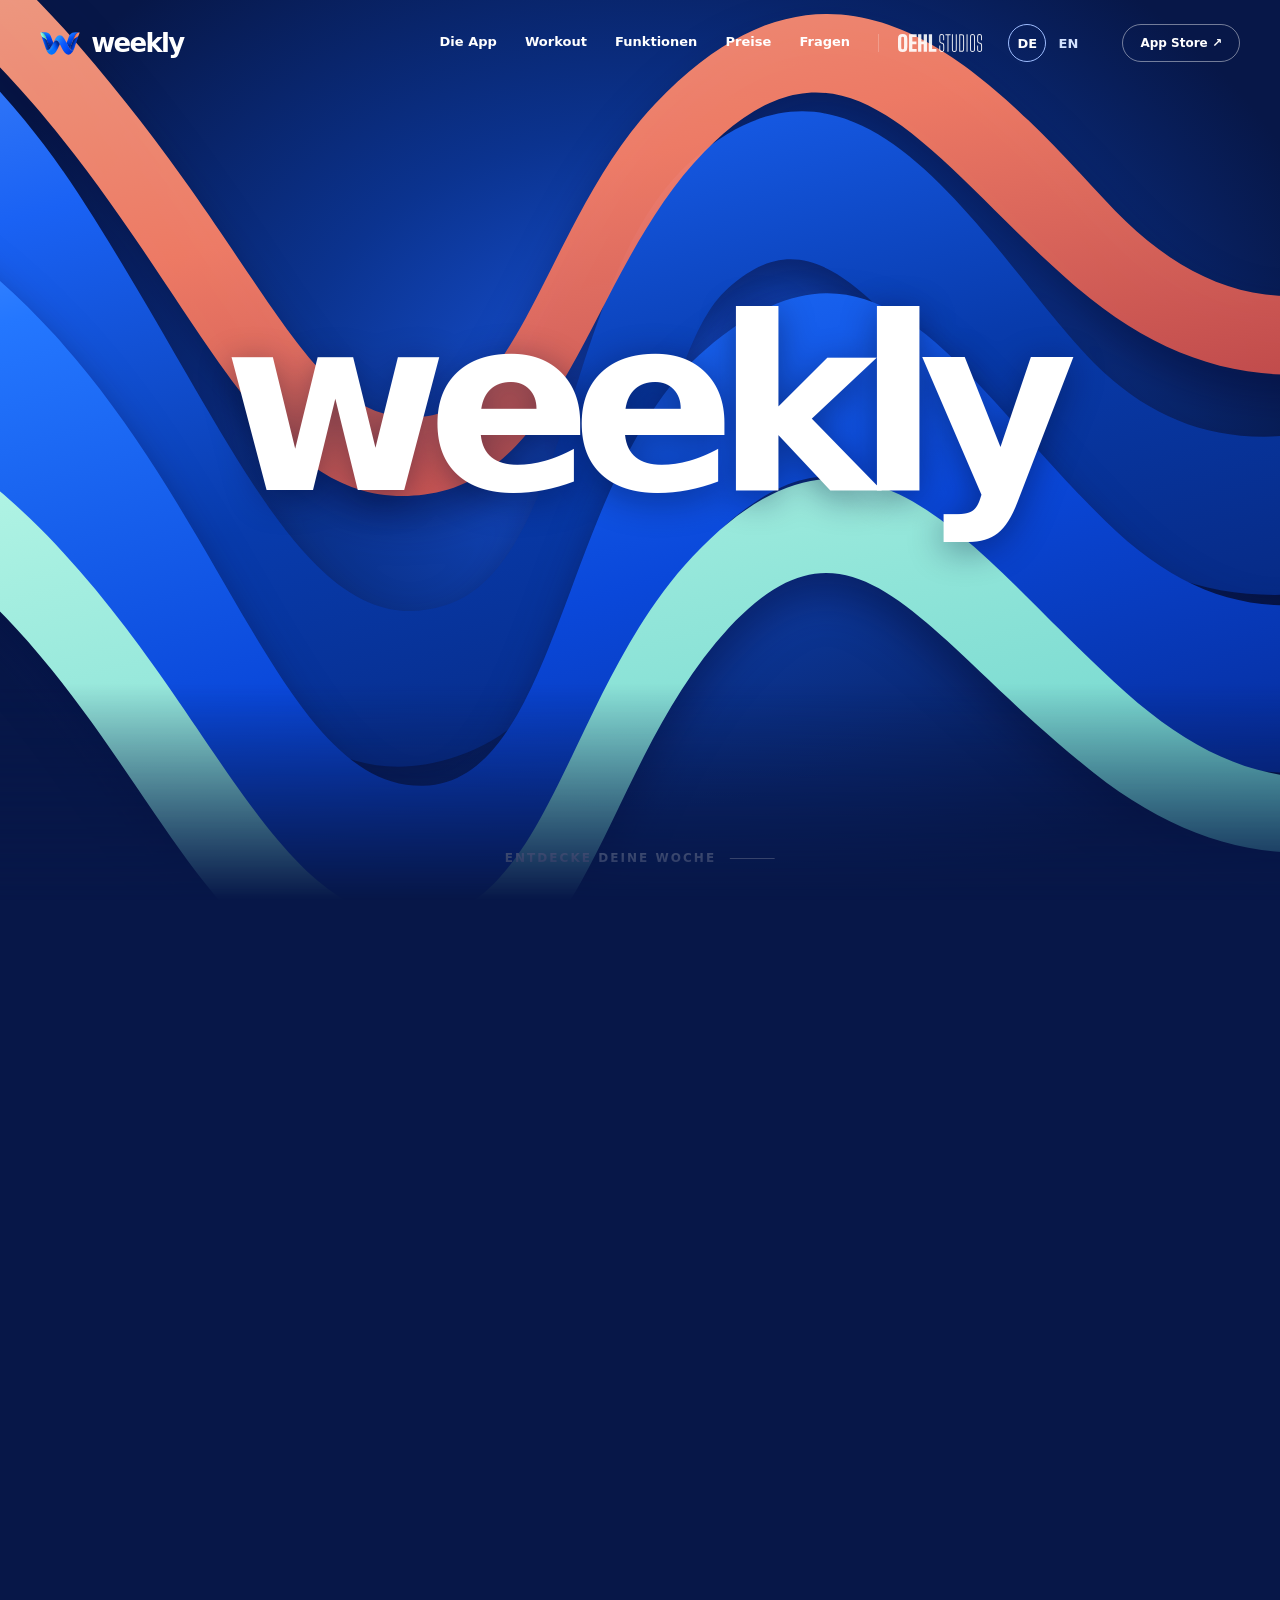
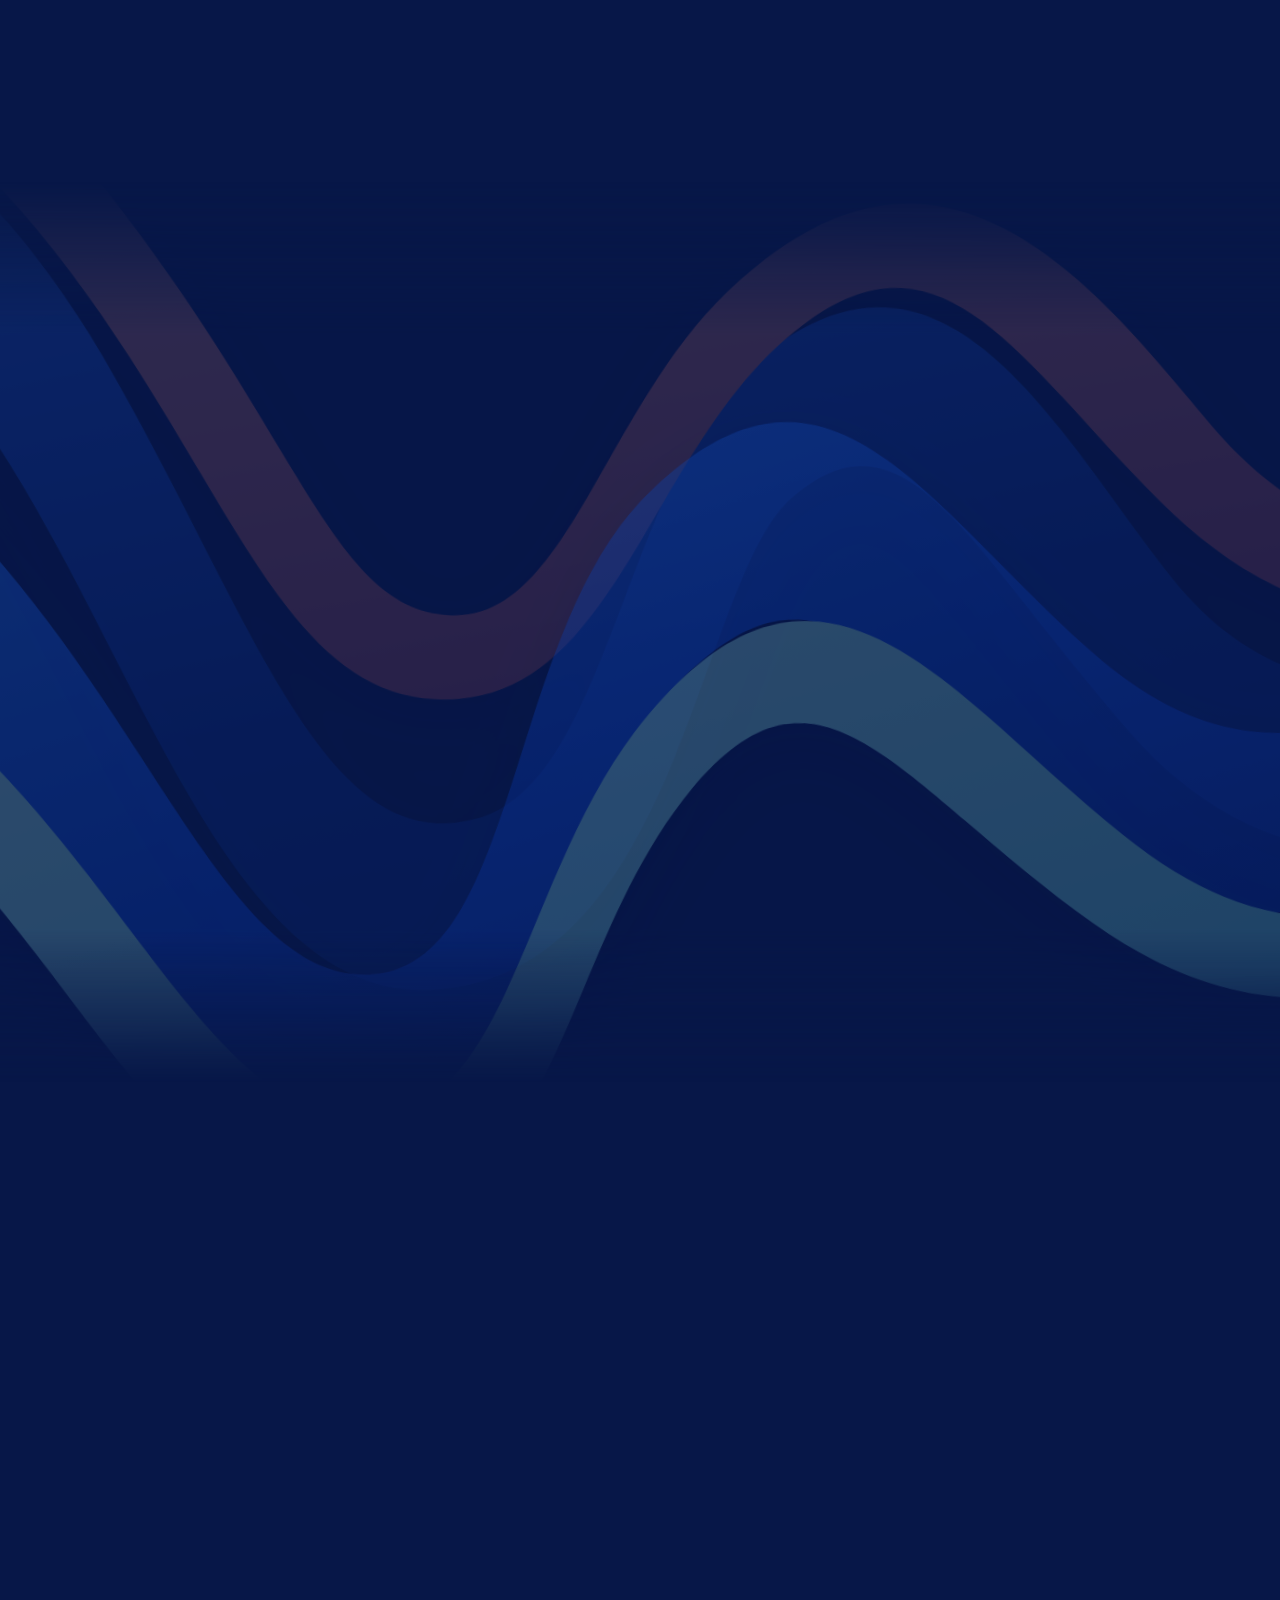
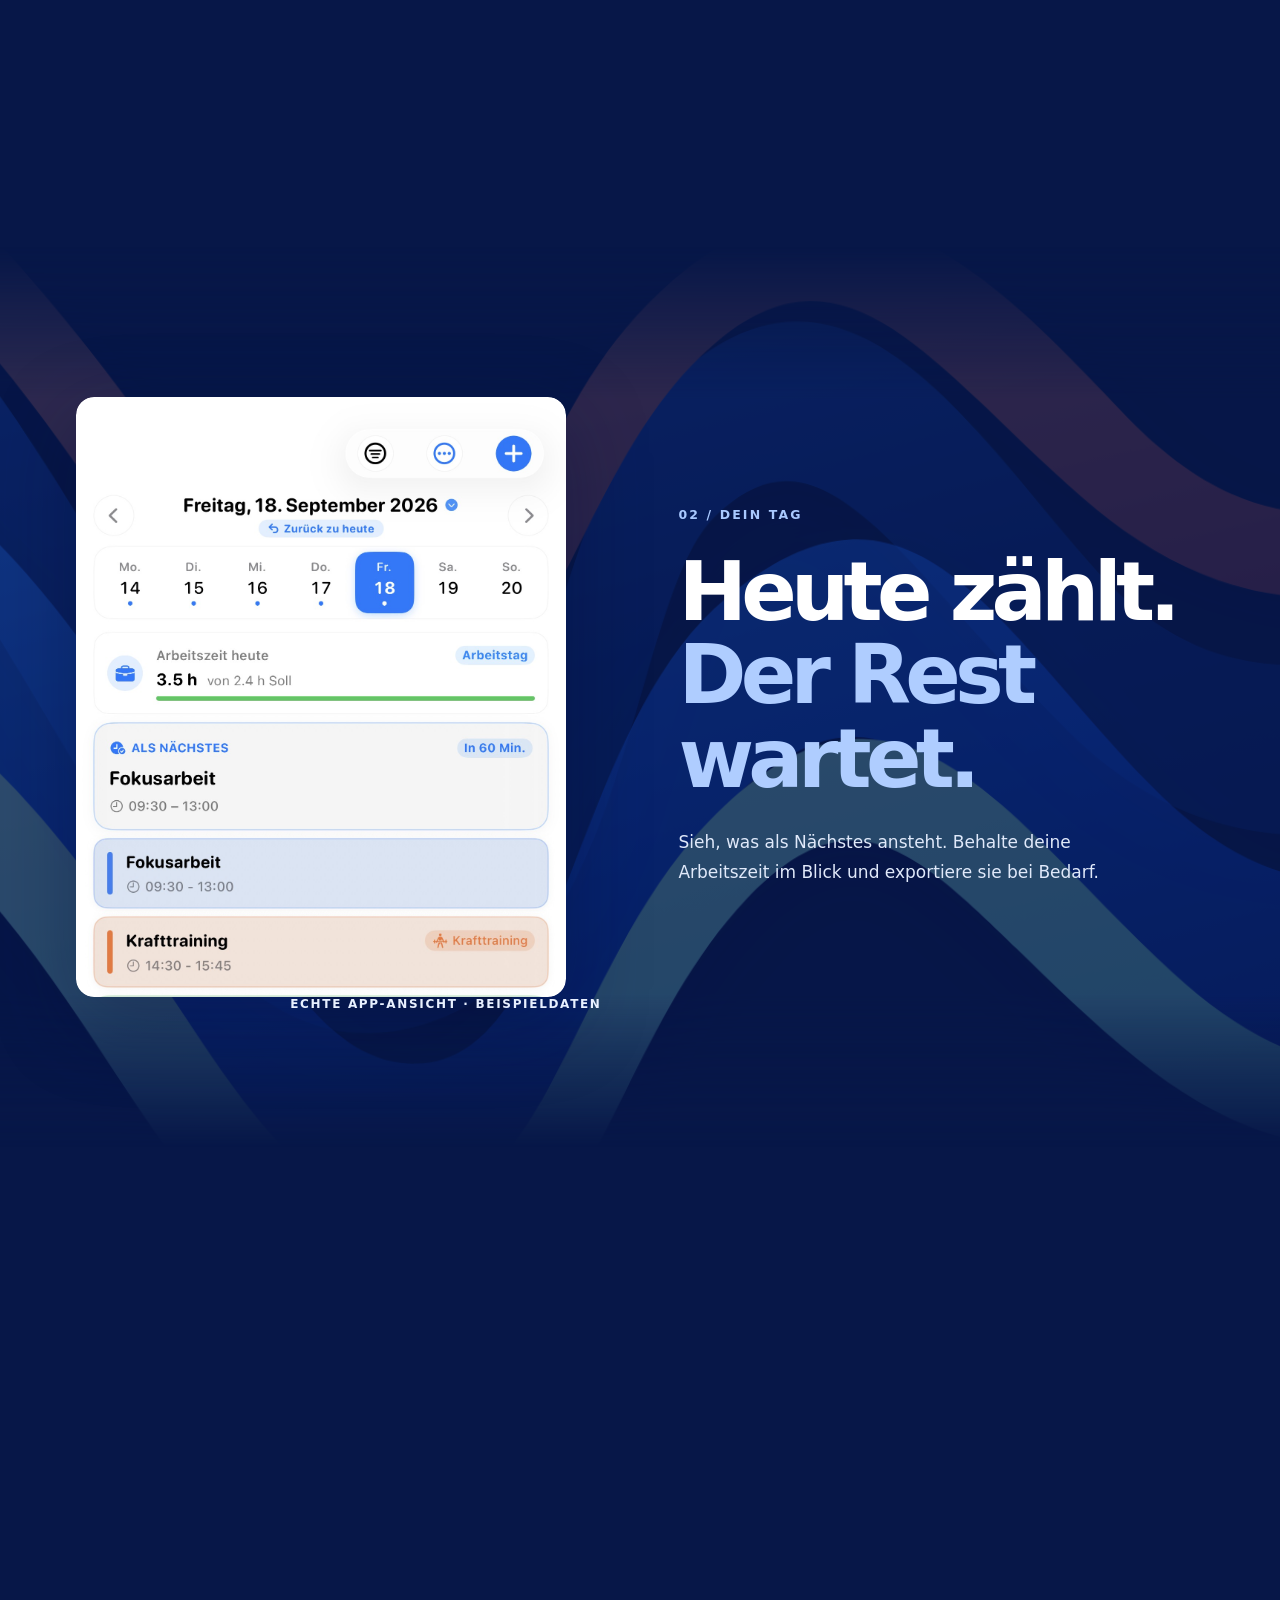
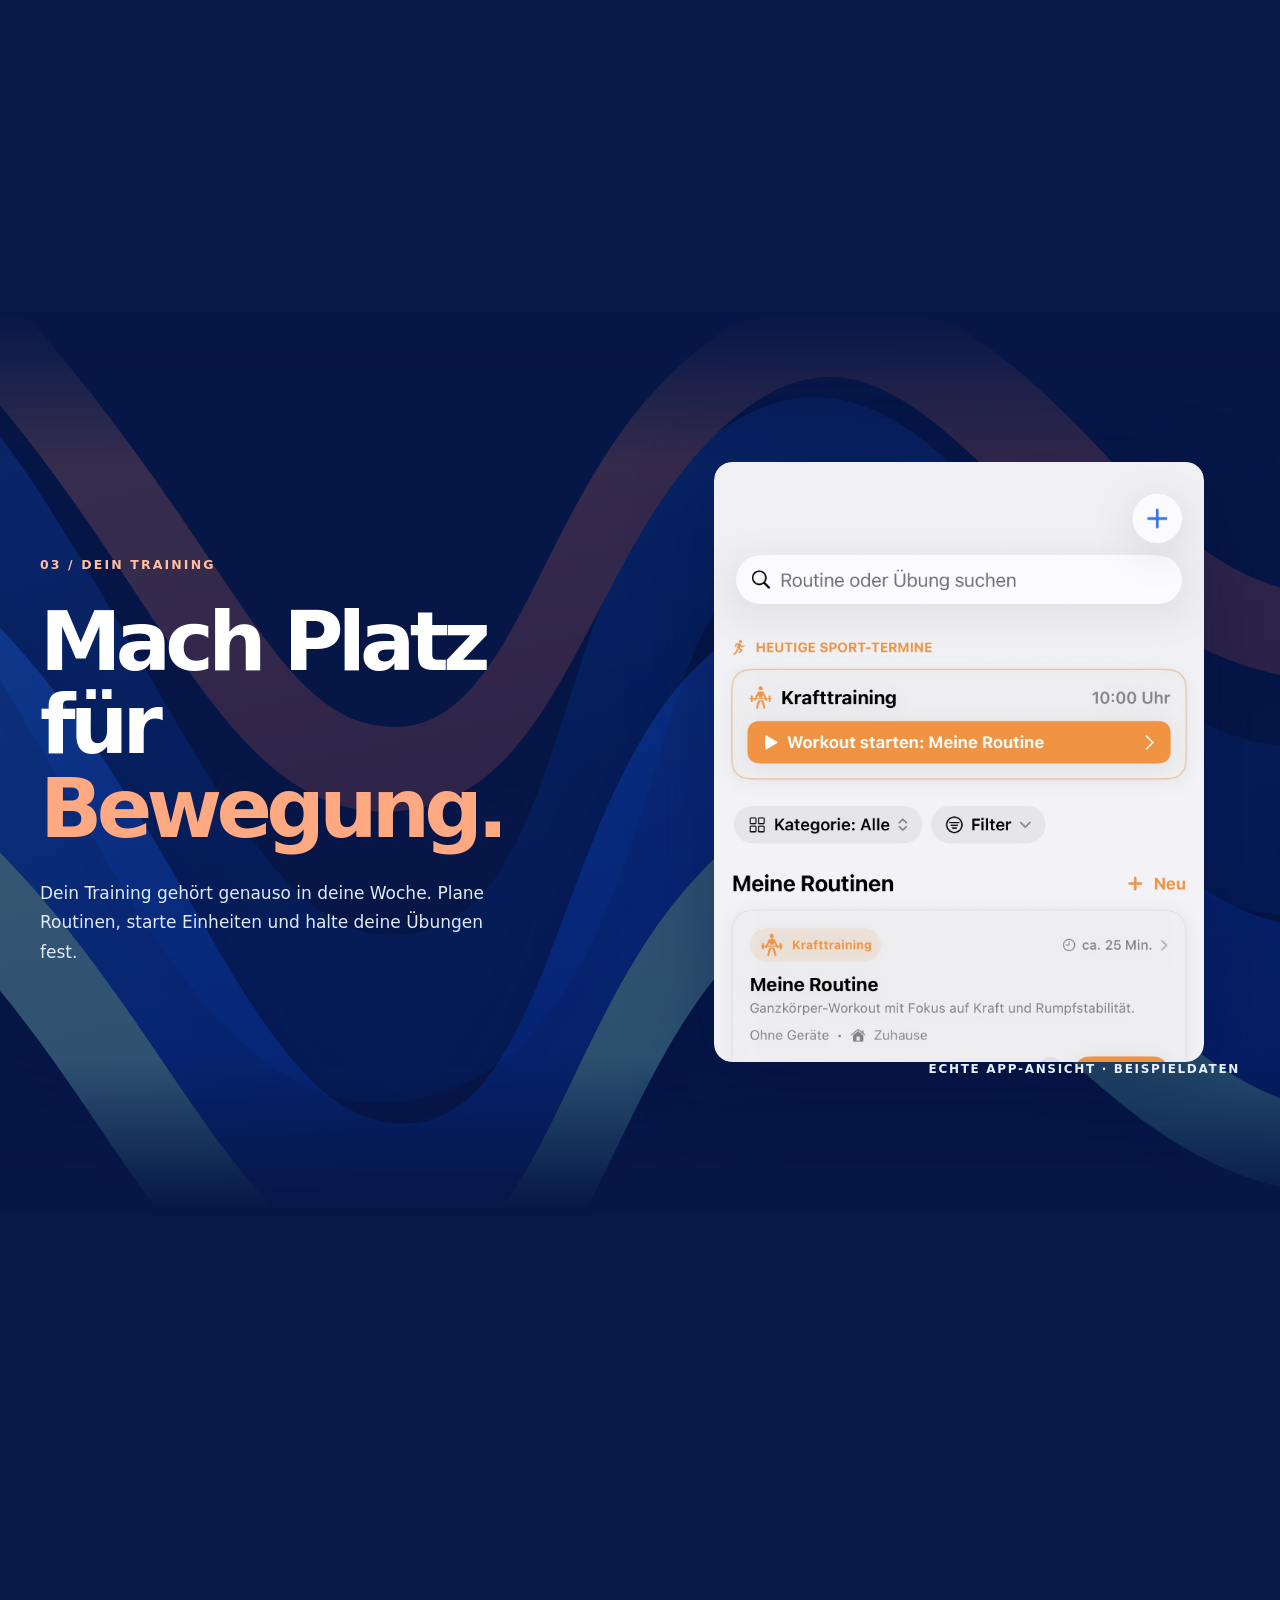
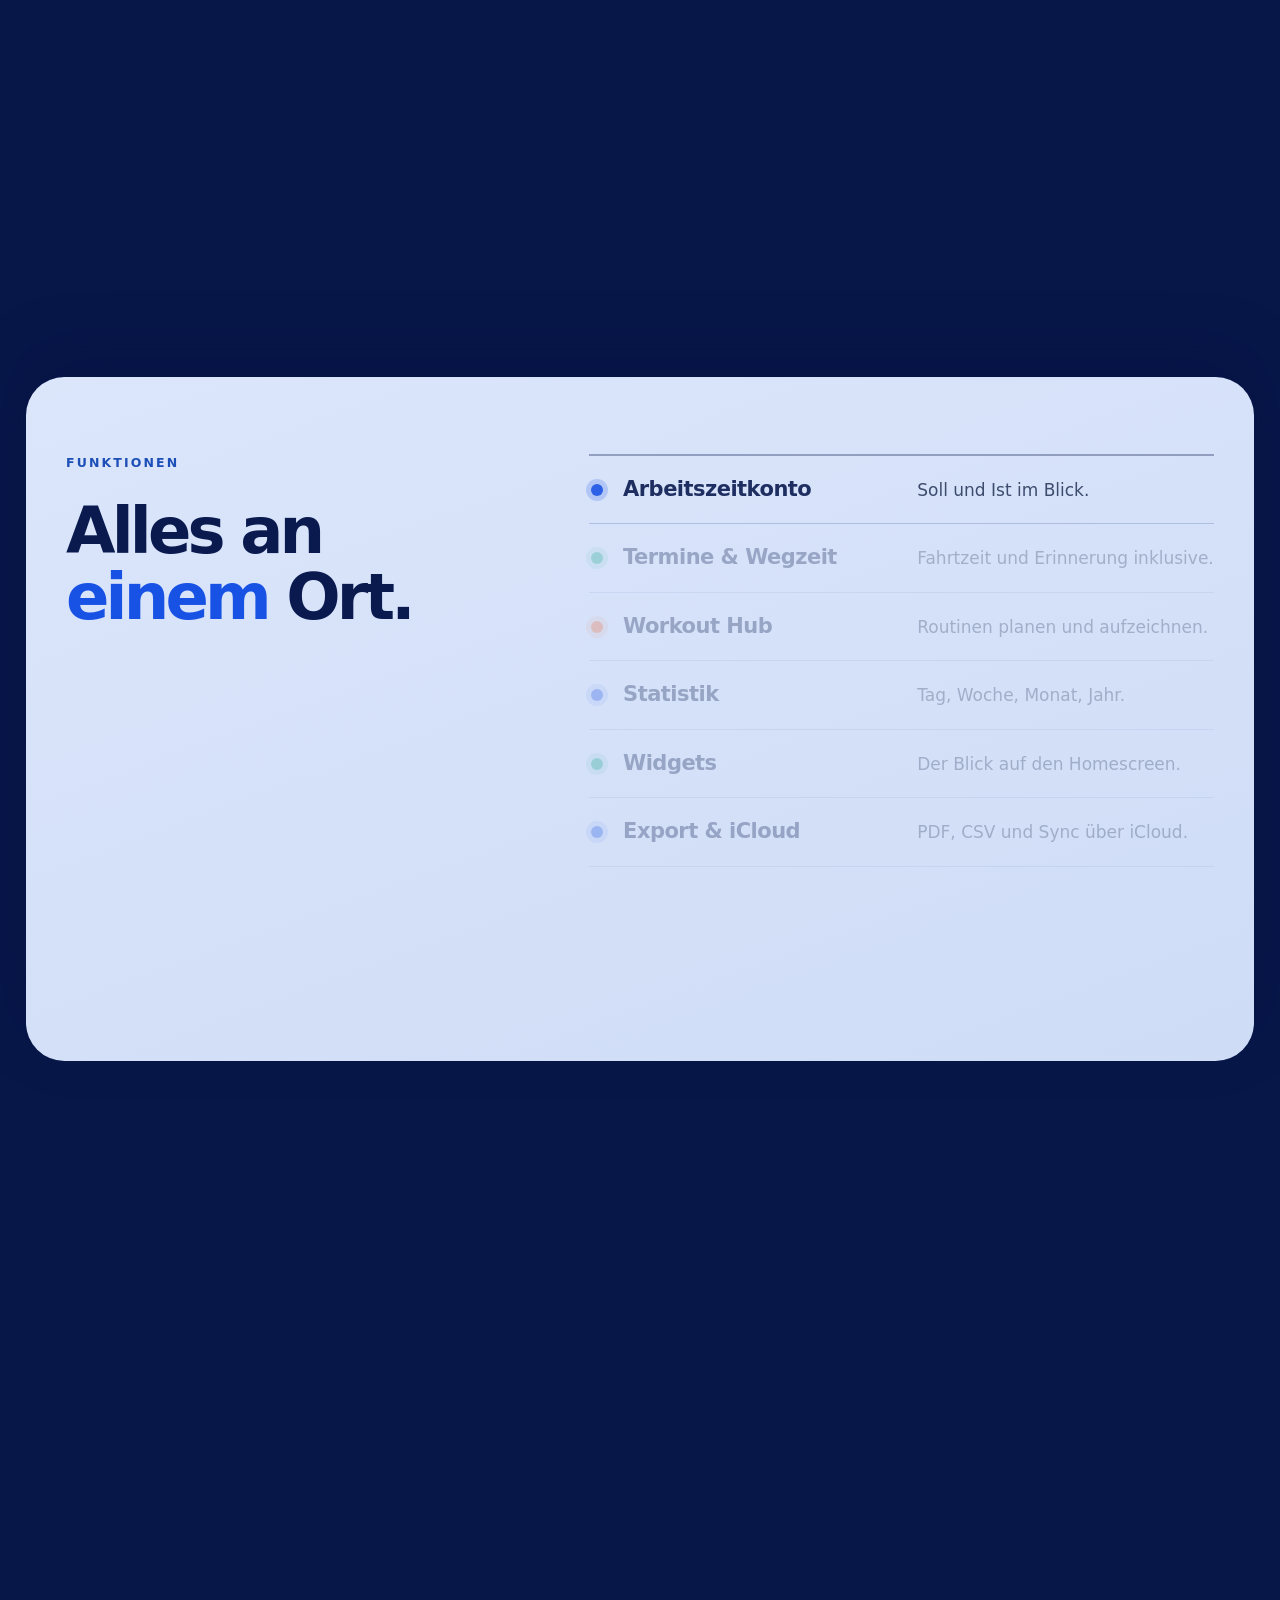
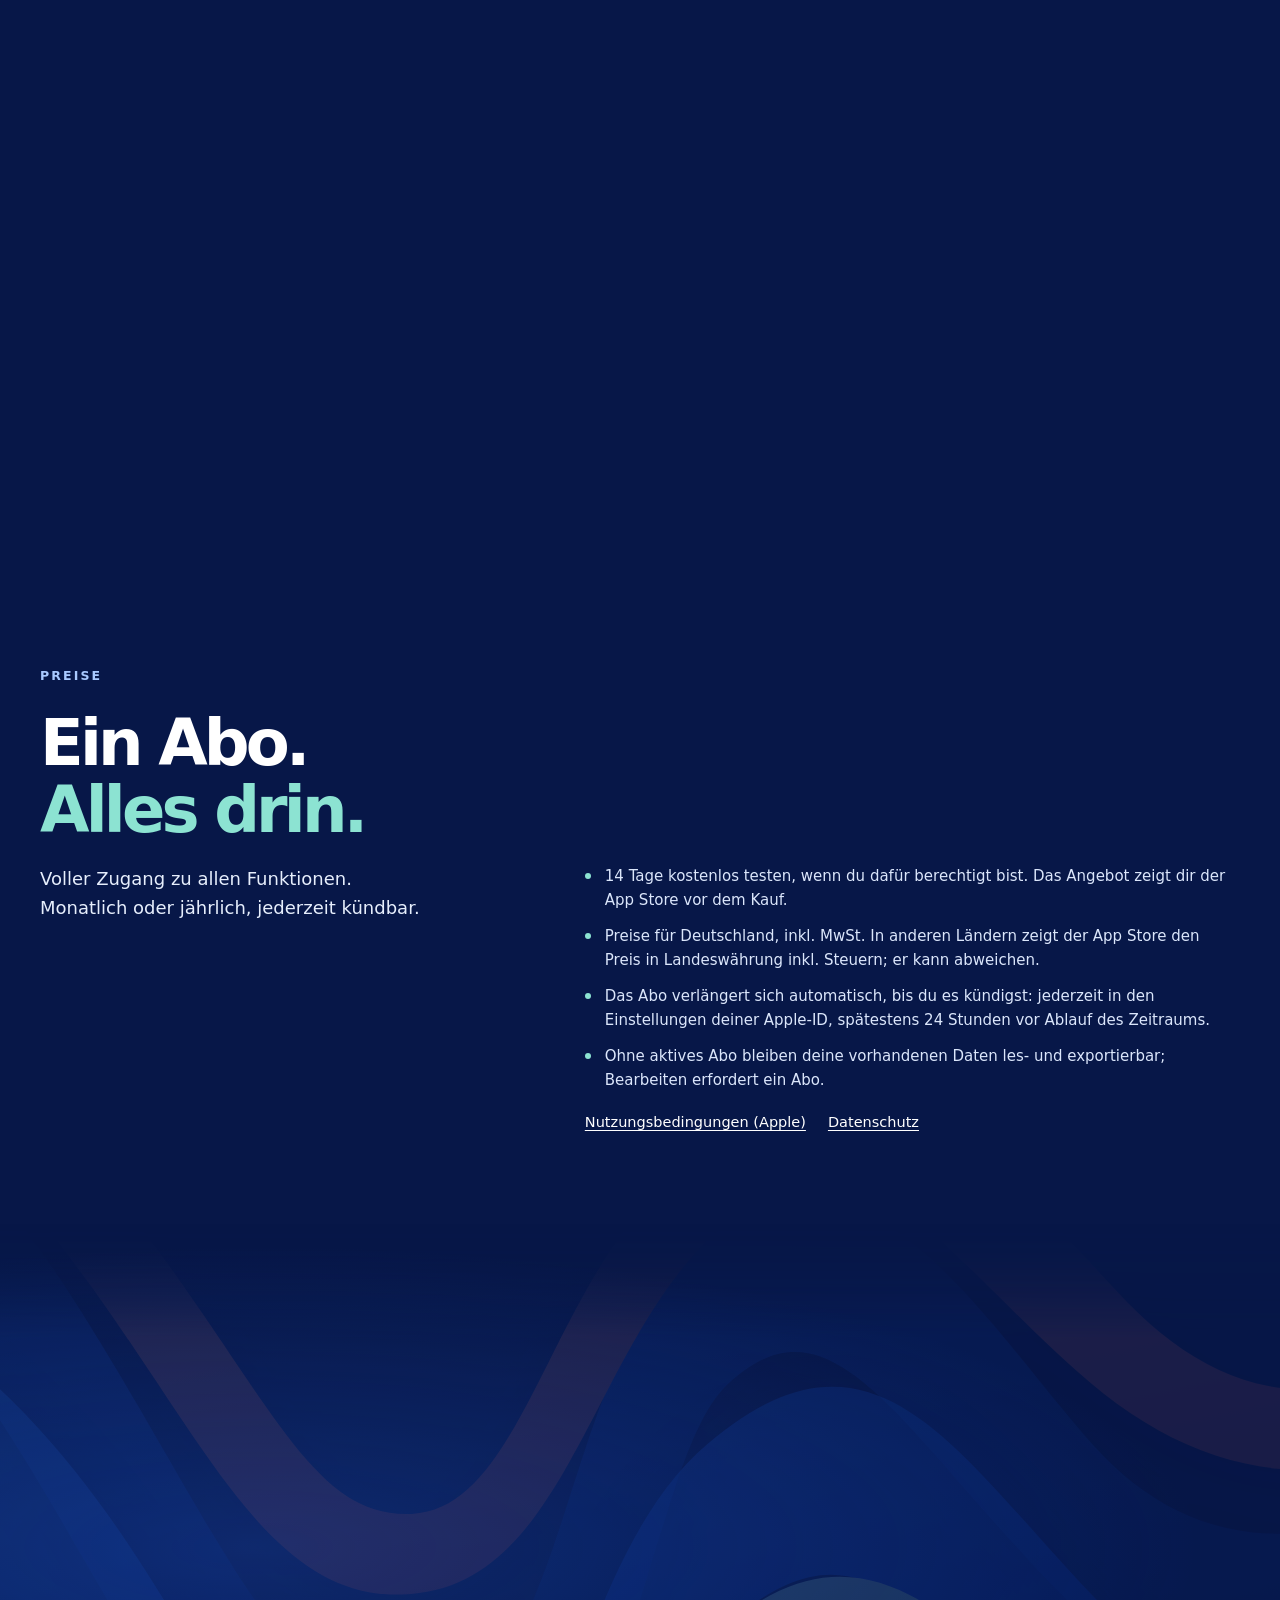
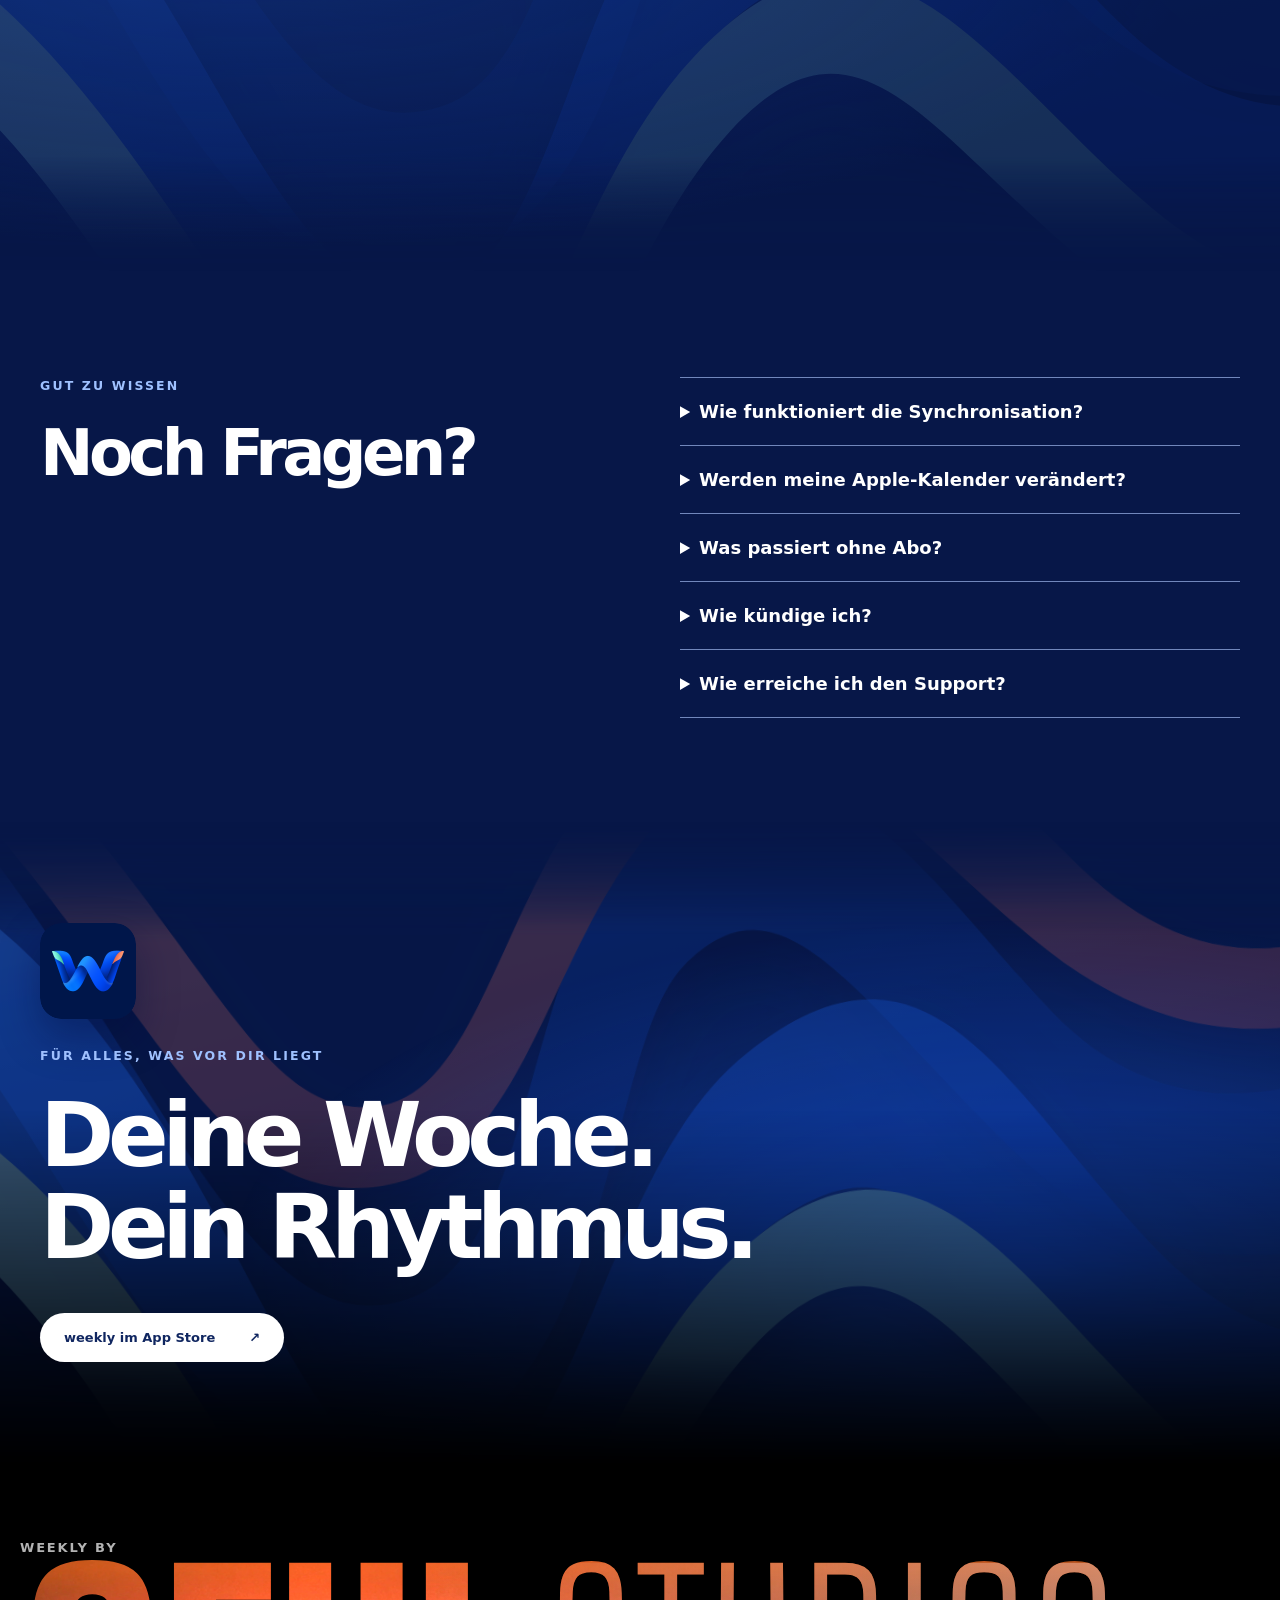
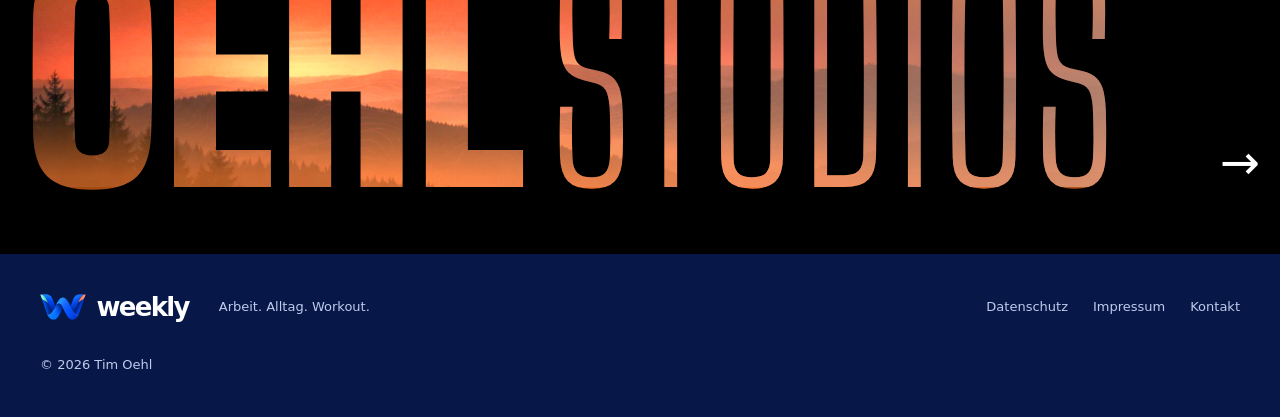
==== commit 34975638: "fix(web): studio band uses the new window image Co-Authored-By: Claude Sonnet 5.5 <noreply@anthropic" ====
--- a/index.html
+++ b/index.html
@@ -5,7 +5,7 @@
 <meta name="description" content="weekly bringt Arbeit, Alltag und Workout in einen klaren Wochenüberblick.">
 <title>weekly – Deine Woche. Dein Rhythmus.</title>
 <meta property="og:type" content="website"><meta property="og:title" content="weekly – Work &amp; Workout in einer Woche"><meta property="og:description" content="Arbeit, Alltag und Workout in einem klaren Wochenüberblick."><meta property="og:image" content="https://toehl-lgtm.github.io/weekly-web/assets/brand/og-image.png"><meta property="og:image:width" content="1200"><meta property="og:image:height" content="630"><meta property="og:image:alt" content="weekly – Band-W und Schriftzug auf Navy"><meta property="og:site_name" content="weekly"><meta property="og:url" content="https://toehl-lgtm.github.io/weekly-web/"><meta name="twitter:card" content="summary_large_image">
-<link rel="icon" href="assets/brand/favicon.svg" type="image/svg+xml"><link rel="icon" href="assets/brand/favicon-32.png" sizes="32x32" type="image/png"><link rel="apple-touch-icon" href="assets/brand/apple-touch-icon.png"><link rel="canonical" href="https://toehl-lgtm.github.io/weekly-web/"><link rel="stylesheet" href="assets/brand/style.css?v=22"><script src="assets/brand/language.js?v=7" defer></script><script src="assets/brand/motion.js?v=5" defer></script>
+<link rel="icon" href="assets/brand/favicon.svg" type="image/svg+xml"><link rel="icon" href="assets/brand/favicon-32.png" sizes="32x32" type="image/png"><link rel="apple-touch-icon" href="assets/brand/apple-touch-icon.png"><link rel="canonical" href="https://toehl-lgtm.github.io/weekly-web/"><link rel="stylesheet" href="assets/brand/style.css?v=23"><script src="assets/brand/language.js?v=7" defer></script><script src="assets/brand/motion.js?v=5" defer></script>
 </head>
 <body>
 <a class="skip" href="#inhalt">Zum Inhalt springen</a>
@@ -41,5 +41,5 @@
   <section class="faq section-pad" id="fragen"><div class="wrap faq-grid"><div><p class="eyebrow">GUT ZU WISSEN</p><h2>Noch Fragen?</h2></div><div class="faq-list"><details name="weekly-faq"><summary>Wie funktioniert die Synchronisation?</summary><p>Wenn du iCloud für weekly aktiviert hast, können deine Daten über dein persönliches iCloud-Konto auf deinen Geräten synchronisiert werden.</p></details><details name="weekly-faq"><summary>Werden meine Apple-Kalender verändert?</summary><p>weekly zeigt ausgewählte Kalendertermine lesend an. Deine Quellkalender bleiben unverändert.</p></details><details name="weekly-faq"><summary>Was passiert ohne Abo?</summary><p>Deine vorhandenen Daten bleiben les- und exportierbar. Bearbeiten erfordert ein Abo.</p></details><details name="weekly-faq"><summary>Wie kündige ich?</summary><p>Jederzeit in den Einstellungen deiner Apple-ID, spätestens 24 Stunden vor Ablauf des Zeitraums.</p></details><details name="weekly-faq"><summary>Wie erreiche ich den Support?</summary><p>Schreibe an <a href="mailto:weekly.workandworkout@gmail.com">weekly.workandworkout@gmail.com</a>.</p></details></div></div></section>
   <section class="outro section-pad band-section"><div class="story-ribbons" aria-hidden="true"><svg class="story-ribbon story-ribbon-a" data-drift="-1" viewBox="0 0 1600 1000" preserveAspectRatio="xMidYMid slice"><path d="M-330 180 C-70 -50 165 45 320 281 C450 481 514 670 633 633 C743 600 735 346 846 251 C986 130 1083 309 1178 415 C1300 550 1480 511 1810 200 L1830 331 C1518 650 1299 691 1150 538 C1013 397 959 282 872 365 C805 430 802 710 643 762 C464 823 378 551 247 365 C104 159 -77 96 -320 324 Z" fill="url(#deep)"/><path d="M-270 64 C-27 -108 161 -30 320 154 C484 343 514 477 610 472 C698 468 721 301 813 204 C971 37 1098 179 1197 286 C1324 424 1471 409 1770 87 L1802 142 C1511 470 1323 496 1164 353 C1042 244 974 124 855 245 C758 344 737 523 616 538 C478 556 430 377 282 205 C130 28 -38 -37 -270 137 Z" fill="url(#coral)"/></svg><svg class="story-ribbon story-ribbon-b" data-drift="1" viewBox="0 0 1600 1000" preserveAspectRatio="xMidYMid slice"><path d="M-320 413 C-60 173 147 234 300 402 C450 567 499 790 615 787 C733 784 734 517 856 414 C1003 288 1070 436 1198 561 C1350 710 1503 622 1820 345 L1830 506 C1520 789 1334 846 1165 693 C1040 581 998 461 879 559 C791 632 794 872 633 925 C462 982 390 690 245 534 C98 376 -82 366 -320 565 Z" fill="url(#blue)"/><path d="M-294 600 C-71 404 123 408 278 558 C427 701 482 893 598 901 C722 909 734 709 845 591 C994 433 1084 591 1215 707 C1374 849 1516 784 1800 517 L1817 558 C1545 843 1363 914 1188 776 C1041 660 985 535 876 652 C763 775 761 966 608 970 C437 975 396 781 249 634 C93 478 -68 474 -294 670 Z" fill="url(#mint)"/></svg></div><div class="wrap outro-content"><img class="outro-icon" src="assets/brand/icon-192.png" width="96" height="96" alt="" loading="lazy"><p class="eyebrow">FÜR ALLES, WAS VOR DIR LIEGT</p><h2>Deine Woche.<br>Dein Rhythmus.</h2><a class="button" href="https://apps.apple.com/us/app/weekly-work-workout/id6808738681">weekly im App Store <span aria-hidden="true">↗</span></a></div></section>
 </main>
-<a class="studio-band" href="../" aria-label="OEHL STUDIOS, zur Startseite"><span class="studio-kicker">weekly by</span><svg class="studio-mark" viewBox="-20 -20 7852 1640" aria-hidden="true" focusable="false"><defs><linearGradient id="wv" x1="0" x2="0" y1="0" y2="1"><stop offset=".45" stop-color="#E8A58B" stop-opacity="0"/><stop offset="1" stop-color="#E8A58B" stop-opacity=".15"/></linearGradient><linearGradient id="wg" x1="0" x2="1"><stop offset=".35" stop-color="#E8A58B" stop-opacity="0"/><stop offset="1" stop-color="#E8A58B" stop-opacity=".7"/></linearGradient><filter id="wf" color-interpolation-filters="sRGB" x="0" y="0" width="100%" height="100%"><feColorMatrix type="saturate" values="1.3"/></filter><mask id="wm"><g fill="#fff"><path d="M496 1620Q276 1620 177.5 1527Q79 1434 74 1218Q72 1120 71 1014Q70 908 70 799Q70 690 71 584Q72 478 74 380Q79 165 177.5 72.5Q276 -20 496 -20Q717 -20 813 72.5Q909 165 916 380Q920 480 922 586Q924 692 924 800.5Q924 909 922 1014.5Q920 1120 916 1218Q909 1434 813 1527Q717 1620 496 1620ZM496 1376Q555 1376 585 1349.5Q615 1323 616 1274Q621 1172 623 1050Q625 928 625 799Q625 670 623 548Q621 426 616 324Q615 276 584 250Q553 224 496 224Q439 224 407.5 250Q376 276 374 324Q370 426 367.5 548Q365 670 365 799Q365 928 367.5 1050Q370 1172 374 1274Q376 1323 407.5 1349.5Q439 1376 496 1376Z"/><path d="M1079 1600V0H1771V264H1379V654H1751V918H1379V1336H1771V1600Z"/><path d="M1901 1600V0H2201V654H2411V0H2711V1600H2411V918H2201V1600Z"/><path d="M2877 1600V0H3177V1336H3571V1600Z"/><path d="M4060.7 1612.4Q3943.3 1612.4 3891.1 1558.7Q3838.9 1504.9 3834.4 1383.2Q3833.1 1313.8 3832.6 1259.7Q3832.1 1205.7 3833 1151.1Q3833.9 1096.5 3835.9 1026.9H3923.8Q3920 1119.2 3920 1211.6Q3920 1304 3923.8 1394.2Q3926.8 1466.7 3957.8 1499.1Q3988.8 1531.5 4059.4 1531.5Q4128.3 1531.5 4157.4 1499.1Q4186.5 1466.7 4190.3 1394.2Q4193.1 1332.2 4193.6 1285.3Q4194.1 1238.3 4193.1 1188.3Q4192.1 1138.4 4190.3 1068.8Q4188.5 986 4170.7 931.6Q4153 877.2 4093.1 861.2L4003 838.5Q3933.2 821.1 3897.4 785.6Q3861.6 750.1 3848.6 690Q3835.6 630 3832.8 539.6Q3831.8 469.7 3832.9 382.3Q3834 294.8 3834.8 214Q3836.4 133.1 3858.6 83.2Q3880.8 33.3 3930 10.5Q3979.2 -12.4 4059.4 -12.4Q4171.6 -12.4 4221.6 41Q4271.5 94.3 4275.3 216Q4277.3 273.9 4276.9 359.5Q4276.5 445.1 4274.5 543.3H4185.9Q4188.9 459.1 4189.3 374.1Q4189.7 289.1 4186.7 205Q4183.7 132.5 4153.9 100.1Q4124.1 67.7 4057.4 67.7Q3987.8 67.7 3958.7 100.1Q3929.6 132.5 3925.8 205Q3922 288.2 3922.6 371.8Q3923.2 455.5 3925.8 539.6Q3927.8 640.9 3945.4 688.8Q3962.9 736.7 4025.8 752.1L4113.1 773.2Q4183.4 789.6 4218.8 826.5Q4254.3 863.4 4267.2 923.3Q4280.1 983.1 4282.1 1068.8Q4284.1 1140 4284.2 1187Q4284.3 1234 4283.8 1277.8Q4283.3 1321.6 4281.3 1383.2Q4277.5 1504.9 4225.9 1558.7Q4174.4 1612.4 4060.7 1612.4Z"/><path d="M4579.6 1600V84H4389.2V0H4861.1V84H4670.7V1600Z"/><path d="M5205.6 1612.4Q5088.9 1612.4 5037.9 1560.2Q4986.9 1507.9 4984.9 1388.4Q4981.2 1041.2 4981.2 694.1Q4981.2 347 4984.9 0H5076Q5074 231.2 5072.6 465.6Q5071.2 700.1 5071.6 933.8Q5072 1167.5 5074 1399.4Q5074 1468.9 5106 1500.2Q5138 1531.5 5205.6 1531.5Q5274.2 1531.5 5304.7 1500.2Q5335.2 1468.9 5335.2 1399.4Q5337.2 1167.5 5338.1 933.8Q5339 700.1 5338.5 465.6Q5338 231.2 5335.2 0H5426.3Q5430 347 5430 694.1Q5430 1041.2 5426.3 1388.4Q5425.3 1507.9 5373.8 1560.2Q5322.3 1612.4 5205.6 1612.4Z"/><path d="M5650.2 1600V0H5868.5Q5985.1 0 6037 53.7Q6088.9 107.4 6090.7 230Q6093.7 433.5 6094.7 616.8Q6095.7 800.2 6094.7 983.1Q6093.7 1166 6090.7 1369.3Q6088.9 1492.6 6036.6 1546.3Q5984.4 1600 5866.5 1600ZM5741.2 1516H5866.5Q5936.9 1516 5967.8 1482.8Q5998.7 1449.6 5999.7 1376.3Q6001.7 1231.7 6002.6 1087.7Q6003.5 943.6 6003.5 799.6Q6003.5 655.6 6002.6 511.6Q6001.7 367.5 5999.7 222.9Q5998.7 149.6 5967.9 116.8Q5937.1 84 5868.5 84H5741.2Z"/><path d="M6318.2 1600V0H6409.2V1600Z"/><path d="M6861.8 1612.4Q6742.7 1612.4 6691.3 1560.2Q6639.9 1507.9 6637.9 1388.4Q6634.9 1233.5 6633.4 1088.4Q6631.9 943.4 6631.9 800.6Q6631.9 657.8 6633.4 512.8Q6634.9 367.7 6637.9 212.8Q6639.9 92.1 6691.3 39.8Q6742.7 -12.4 6861.8 -12.4Q6981.1 -12.4 7033 39.8Q7084.9 92.1 7085.7 212.8Q7087.7 367.7 7089 513.2Q7090.3 658.6 7090.3 801Q7090.3 943.4 7089 1088.4Q7087.7 1233.5 7085.7 1388.4Q7084.9 1507.9 7033 1560.2Q6981.1 1612.4 6861.8 1612.4ZM6861.8 1531.5Q6933.7 1531.5 6963.7 1502.2Q6993.7 1472.9 6994.7 1399.4Q6998.7 1240.7 7000.1 1090.9Q7001.5 941.1 7001.5 794.8Q7001.5 648.5 6999.5 501.4Q6997.5 354.3 6994.7 201.8Q6993.7 127.1 6963.7 97.4Q6933.7 67.7 6861.8 67.7Q6790.7 67.7 6760.8 97.4Q6731 127.1 6729 201.8Q6725 354.3 6723.1 501.4Q6721.2 648.5 6721.6 794.8Q6722 941.1 6724 1090.9Q6726 1240.7 6729 1399.4Q6731 1472.9 6760.8 1502.2Q6790.7 1531.5 6861.8 1531.5Z"/><path d="M7509.7 1612.4Q7392.3 1612.4 7340.1 1558.7Q7287.9 1504.9 7283.4 1383.2Q7282.1 1313.8 7281.6 1259.7Q7281.1 1205.7 7282 1151.1Q7282.9 1096.5 7284.9 1026.9H7372.8Q7369 1119.2 7369 1211.6Q7369 1304 7372.8 1394.2Q7375.8 1466.7 7406.8 1499.1Q7437.8 1531.5 7508.4 1531.5Q7577.3 1531.5 7606.4 1499.1Q7635.5 1466.7 7639.3 1394.2Q7642.1 1332.2 7642.6 1285.3Q7643.1 1238.3 7642.1 1188.3Q7641.1 1138.4 7639.3 1068.8Q7637.5 986 7619.7 931.6Q7602 877.2 7542.1 861.2L7452 838.5Q7382.2 821.1 7346.4 785.6Q7310.6 750.1 7297.6 690Q7284.6 630 7281.8 539.6Q7280.8 469.7 7281.9 382.3Q7283 294.8 7283.8 214Q7285.4 133.1 7307.6 83.2Q7329.8 33.3 7379 10.5Q7428.2 -12.4 7508.4 -12.4Q7620.6 -12.4 7670.6 41Q7720.5 94.3 7724.3 216Q7726.3 273.9 7725.9 359.5Q7725.5 445.1 7723.5 543.3H7634.9Q7637.9 459.1 7638.3 374.1Q7638.7 289.1 7635.7 205Q7632.7 132.5 7602.9 100.1Q7573.1 67.7 7506.4 67.7Q7436.8 67.7 7407.7 100.1Q7378.6 132.5 7374.8 205Q7371 288.2 7371.6 371.8Q7372.2 455.5 7374.8 539.6Q7376.8 640.9 7394.4 688.8Q7411.9 736.7 7474.8 752.1L7562.1 773.2Q7632.4 789.6 7667.8 826.5Q7703.3 863.4 7716.2 923.3Q7729.1 983.1 7731.1 1068.8Q7733.1 1140 7733.2 1187Q7733.3 1234 7732.8 1277.8Q7732.3 1321.6 7730.3 1383.2Q7726.5 1504.9 7674.9 1558.7Q7623.4 1612.4 7509.7 1612.4Z"/></g></mask></defs><image href="assets/brand/studio-fenster-v3.webp" y="-1119" width="7812" height="4397" preserveAspectRatio="none" mask="url(#wm)" filter="url(#wf)"/><rect width="7812" height="1600" fill="url(#wg)" mask="url(#wm)"/><rect width="7812" height="1600" fill="url(#wv)" mask="url(#wm)"/></svg><span class="studio-go" aria-hidden="true">→</span></a><footer class="wrap footer"><a class="footer-brand" href="./#start"><img class="brand-mark" src="assets/brand/weekly-band-w.svg" alt="" width="40" height="23"><span>weekly</span></a><p>Arbeit. Alltag. Workout.</p><div><a href="privacy.html">Datenschutz</a><a href="imprint.html">Impressum</a><a href="mailto:weekly.workandworkout@gmail.com">Kontakt</a></div><small>© 2026 Tim Oehl</small></footer>
+<a class="studio-band" href="../" aria-label="OEHL STUDIOS, zur Startseite"><span class="studio-kicker">weekly by</span><svg class="studio-mark" viewBox="-20 -20 7852 1640" aria-hidden="true" focusable="false"><defs><linearGradient id="wv" x1="0" x2="0" y1="0" y2="1"><stop offset=".45" stop-color="#E8A58B" stop-opacity="0"/><stop offset="1" stop-color="#E8A58B" stop-opacity=".15"/></linearGradient><linearGradient id="wg" x1="0" x2="1"><stop offset=".35" stop-color="#E8A58B" stop-opacity="0"/><stop offset="1" stop-color="#E8A58B" stop-opacity=".7"/></linearGradient><filter id="wf" color-interpolation-filters="sRGB" x="0" y="0" width="100%" height="100%"><feColorMatrix type="saturate" values="1.4"/></filter><mask id="wm"><g fill="#fff"><path d="M496 1620Q276 1620 177.5 1527Q79 1434 74 1218Q72 1120 71 1014Q70 908 70 799Q70 690 71 584Q72 478 74 380Q79 165 177.5 72.5Q276 -20 496 -20Q717 -20 813 72.5Q909 165 916 380Q920 480 922 586Q924 692 924 800.5Q924 909 922 1014.5Q920 1120 916 1218Q909 1434 813 1527Q717 1620 496 1620ZM496 1376Q555 1376 585 1349.5Q615 1323 616 1274Q621 1172 623 1050Q625 928 625 799Q625 670 623 548Q621 426 616 324Q615 276 584 250Q553 224 496 224Q439 224 407.5 250Q376 276 374 324Q370 426 367.5 548Q365 670 365 799Q365 928 367.5 1050Q370 1172 374 1274Q376 1323 407.5 1349.5Q439 1376 496 1376Z"/><path d="M1079 1600V0H1771V264H1379V654H1751V918H1379V1336H1771V1600Z"/><path d="M1901 1600V0H2201V654H2411V0H2711V1600H2411V918H2201V1600Z"/><path d="M2877 1600V0H3177V1336H3571V1600Z"/><path d="M4060.7 1612.4Q3943.3 1612.4 3891.1 1558.7Q3838.9 1504.9 3834.4 1383.2Q3833.1 1313.8 3832.6 1259.7Q3832.1 1205.7 3833 1151.1Q3833.9 1096.5 3835.9 1026.9H3923.8Q3920 1119.2 3920 1211.6Q3920 1304 3923.8 1394.2Q3926.8 1466.7 3957.8 1499.1Q3988.8 1531.5 4059.4 1531.5Q4128.3 1531.5 4157.4 1499.1Q4186.5 1466.7 4190.3 1394.2Q4193.1 1332.2 4193.6 1285.3Q4194.1 1238.3 4193.1 1188.3Q4192.1 1138.4 4190.3 1068.8Q4188.5 986 4170.7 931.6Q4153 877.2 4093.1 861.2L4003 838.5Q3933.2 821.1 3897.4 785.6Q3861.6 750.1 3848.6 690Q3835.6 630 3832.8 539.6Q3831.8 469.7 3832.9 382.3Q3834 294.8 3834.8 214Q3836.4 133.1 3858.6 83.2Q3880.8 33.3 3930 10.5Q3979.2 -12.4 4059.4 -12.4Q4171.6 -12.4 4221.6 41Q4271.5 94.3 4275.3 216Q4277.3 273.9 4276.9 359.5Q4276.5 445.1 4274.5 543.3H4185.9Q4188.9 459.1 4189.3 374.1Q4189.7 289.1 4186.7 205Q4183.7 132.5 4153.9 100.1Q4124.1 67.7 4057.4 67.7Q3987.8 67.7 3958.7 100.1Q3929.6 132.5 3925.8 205Q3922 288.2 3922.6 371.8Q3923.2 455.5 3925.8 539.6Q3927.8 640.9 3945.4 688.8Q3962.9 736.7 4025.8 752.1L4113.1 773.2Q4183.4 789.6 4218.8 826.5Q4254.3 863.4 4267.2 923.3Q4280.1 983.1 4282.1 1068.8Q4284.1 1140 4284.2 1187Q4284.3 1234 4283.8 1277.8Q4283.3 1321.6 4281.3 1383.2Q4277.5 1504.9 4225.9 1558.7Q4174.4 1612.4 4060.7 1612.4Z"/><path d="M4579.6 1600V84H4389.2V0H4861.1V84H4670.7V1600Z"/><path d="M5205.6 1612.4Q5088.9 1612.4 5037.9 1560.2Q4986.9 1507.9 4984.9 1388.4Q4981.2 1041.2 4981.2 694.1Q4981.2 347 4984.9 0H5076Q5074 231.2 5072.6 465.6Q5071.2 700.1 5071.6 933.8Q5072 1167.5 5074 1399.4Q5074 1468.9 5106 1500.2Q5138 1531.5 5205.6 1531.5Q5274.2 1531.5 5304.7 1500.2Q5335.2 1468.9 5335.2 1399.4Q5337.2 1167.5 5338.1 933.8Q5339 700.1 5338.5 465.6Q5338 231.2 5335.2 0H5426.3Q5430 347 5430 694.1Q5430 1041.2 5426.3 1388.4Q5425.3 1507.9 5373.8 1560.2Q5322.3 1612.4 5205.6 1612.4Z"/><path d="M5650.2 1600V0H5868.5Q5985.1 0 6037 53.7Q6088.9 107.4 6090.7 230Q6093.7 433.5 6094.7 616.8Q6095.7 800.2 6094.7 983.1Q6093.7 1166 6090.7 1369.3Q6088.9 1492.6 6036.6 1546.3Q5984.4 1600 5866.5 1600ZM5741.2 1516H5866.5Q5936.9 1516 5967.8 1482.8Q5998.7 1449.6 5999.7 1376.3Q6001.7 1231.7 6002.6 1087.7Q6003.5 943.6 6003.5 799.6Q6003.5 655.6 6002.6 511.6Q6001.7 367.5 5999.7 222.9Q5998.7 149.6 5967.9 116.8Q5937.1 84 5868.5 84H5741.2Z"/><path d="M6318.2 1600V0H6409.2V1600Z"/><path d="M6861.8 1612.4Q6742.7 1612.4 6691.3 1560.2Q6639.9 1507.9 6637.9 1388.4Q6634.9 1233.5 6633.4 1088.4Q6631.9 943.4 6631.9 800.6Q6631.9 657.8 6633.4 512.8Q6634.9 367.7 6637.9 212.8Q6639.9 92.1 6691.3 39.8Q6742.7 -12.4 6861.8 -12.4Q6981.1 -12.4 7033 39.8Q7084.9 92.1 7085.7 212.8Q7087.7 367.7 7089 513.2Q7090.3 658.6 7090.3 801Q7090.3 943.4 7089 1088.4Q7087.7 1233.5 7085.7 1388.4Q7084.9 1507.9 7033 1560.2Q6981.1 1612.4 6861.8 1612.4ZM6861.8 1531.5Q6933.7 1531.5 6963.7 1502.2Q6993.7 1472.9 6994.7 1399.4Q6998.7 1240.7 7000.1 1090.9Q7001.5 941.1 7001.5 794.8Q7001.5 648.5 6999.5 501.4Q6997.5 354.3 6994.7 201.8Q6993.7 127.1 6963.7 97.4Q6933.7 67.7 6861.8 67.7Q6790.7 67.7 6760.8 97.4Q6731 127.1 6729 201.8Q6725 354.3 6723.1 501.4Q6721.2 648.5 6721.6 794.8Q6722 941.1 6724 1090.9Q6726 1240.7 6729 1399.4Q6731 1472.9 6760.8 1502.2Q6790.7 1531.5 6861.8 1531.5Z"/><path d="M7509.7 1612.4Q7392.3 1612.4 7340.1 1558.7Q7287.9 1504.9 7283.4 1383.2Q7282.1 1313.8 7281.6 1259.7Q7281.1 1205.7 7282 1151.1Q7282.9 1096.5 7284.9 1026.9H7372.8Q7369 1119.2 7369 1211.6Q7369 1304 7372.8 1394.2Q7375.8 1466.7 7406.8 1499.1Q7437.8 1531.5 7508.4 1531.5Q7577.3 1531.5 7606.4 1499.1Q7635.5 1466.7 7639.3 1394.2Q7642.1 1332.2 7642.6 1285.3Q7643.1 1238.3 7642.1 1188.3Q7641.1 1138.4 7639.3 1068.8Q7637.5 986 7619.7 931.6Q7602 877.2 7542.1 861.2L7452 838.5Q7382.2 821.1 7346.4 785.6Q7310.6 750.1 7297.6 690Q7284.6 630 7281.8 539.6Q7280.8 469.7 7281.9 382.3Q7283 294.8 7283.8 214Q7285.4 133.1 7307.6 83.2Q7329.8 33.3 7379 10.5Q7428.2 -12.4 7508.4 -12.4Q7620.6 -12.4 7670.6 41Q7720.5 94.3 7724.3 216Q7726.3 273.9 7725.9 359.5Q7725.5 445.1 7723.5 543.3H7634.9Q7637.9 459.1 7638.3 374.1Q7638.7 289.1 7635.7 205Q7632.7 132.5 7602.9 100.1Q7573.1 67.7 7506.4 67.7Q7436.8 67.7 7407.7 100.1Q7378.6 132.5 7374.8 205Q7371 288.2 7371.6 371.8Q7372.2 455.5 7374.8 539.6Q7376.8 640.9 7394.4 688.8Q7411.9 736.7 7474.8 752.1L7562.1 773.2Q7632.4 789.6 7667.8 826.5Q7703.3 863.4 7716.2 923.3Q7729.1 983.1 7731.1 1068.8Q7733.1 1140 7733.2 1187Q7733.3 1234 7732.8 1277.8Q7732.3 1321.6 7730.3 1383.2Q7726.5 1504.9 7674.9 1558.7Q7623.4 1612.4 7509.7 1612.4Z"/></g></mask></defs><image href="assets/brand/studio-fenster-v4.webp" y="-1119" width="7812" height="4397" preserveAspectRatio="none" mask="url(#wm)" filter="url(#wf)"/><rect width="7812" height="1600" fill="url(#wg)" mask="url(#wm)"/><rect width="7812" height="1600" fill="url(#wv)" mask="url(#wm)"/></svg><span class="studio-go" aria-hidden="true">→</span></a><footer class="wrap footer"><a class="footer-brand" href="./#start"><img class="brand-mark" src="assets/brand/weekly-band-w.svg" alt="" width="40" height="23"><span>weekly</span></a><p>Arbeit. Alltag. Workout.</p><div><a href="privacy.html">Datenschutz</a><a href="imprint.html">Impressum</a><a href="mailto:weekly.workandworkout@gmail.com">Kontakt</a></div><small>© 2026 Tim Oehl</small></footer>
 </body></html>
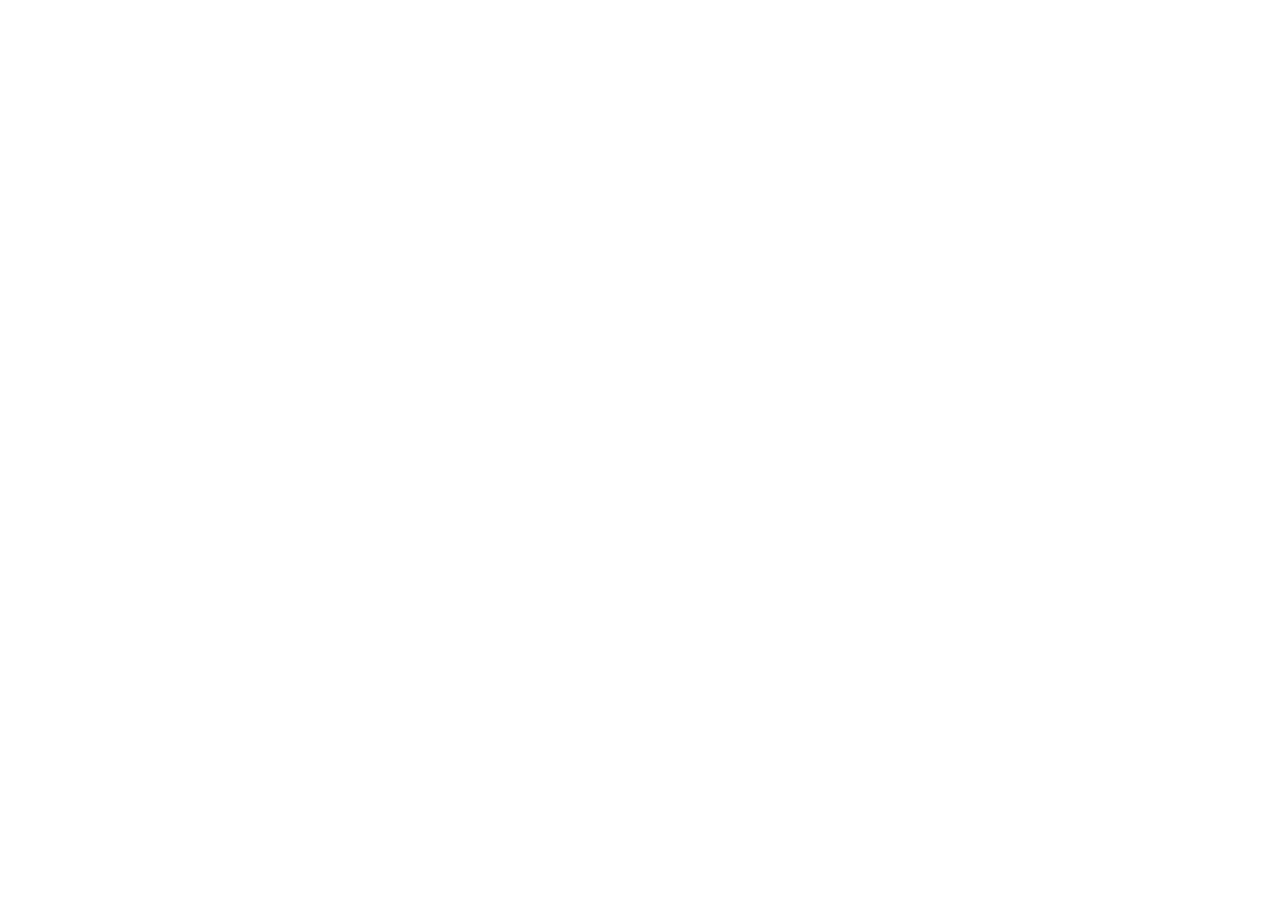
==== commit db8e1081: "chore(web): GitHub Pages now only redirects to oehl-studios.de; sources moved to the private oehl-st" ====
--- a/index.html
+++ b/index.html
@@ -1,45 +1,14 @@
 <!doctype html>
-<html lang="de">
-<head>
-<meta charset="utf-8"><meta name="viewport" content="width=device-width, initial-scale=1"><meta name="theme-color" content="#071748"><meta name="referrer" content="no-referrer"><meta http-equiv="Content-Security-Policy" content="default-src 'self'; script-src 'self'; style-src 'self' 'unsafe-inline'; img-src 'self'; font-src 'self'; connect-src 'none'; object-src 'none'; base-uri 'none'; form-action 'none'">
-<meta name="description" content="weekly bringt Arbeit, Alltag und Workout in einen klaren Wochenüberblick.">
-<title>weekly – Deine Woche. Dein Rhythmus.</title>
-<meta property="og:type" content="website"><meta property="og:title" content="weekly – Work &amp; Workout in einer Woche"><meta property="og:description" content="Arbeit, Alltag und Workout in einem klaren Wochenüberblick."><meta property="og:image" content="https://toehl-lgtm.github.io/weekly-web/assets/brand/og-image.png"><meta property="og:image:width" content="1200"><meta property="og:image:height" content="630"><meta property="og:image:alt" content="weekly – Band-W und Schriftzug auf Navy"><meta property="og:site_name" content="weekly"><meta property="og:url" content="https://toehl-lgtm.github.io/weekly-web/"><meta name="twitter:card" content="summary_large_image">
-<link rel="icon" href="assets/brand/favicon.svg" type="image/svg+xml"><link rel="icon" href="assets/brand/favicon-32.png" sizes="32x32" type="image/png"><link rel="apple-touch-icon" href="assets/brand/apple-touch-icon.png"><link rel="canonical" href="https://toehl-lgtm.github.io/weekly-web/"><link rel="stylesheet" href="assets/brand/style.css?v=23"><script src="assets/brand/language.js?v=7" defer></script><script src="assets/brand/motion.js?v=5" defer></script>
-</head>
-<body>
-<a class="skip" href="#inhalt">Zum Inhalt springen</a>
-<header class="nav"><a class="nav-brand" href="#start" aria-label="weekly Startseite"><img class="brand-mark" src="assets/brand/weekly-band-w.svg" alt="" width="40" height="23"><span>weekly</span></a><nav aria-label="Hauptnavigation"><a href="#woche">Die App</a><a href="#training">Workout</a><a href="#funktionen">Funktionen</a><a href="#preise">Preise</a><a href="#fragen">Fragen</a><a class="nav-studio" href="../" aria-label="OEHL STUDIOS, zur Startseite"><svg class="nav-studio-mark" viewBox="-20 -20 7852 1640" aria-hidden="true" focusable="false"><g fill="currentColor"><path d="M496 1620Q276 1620 177.5 1527Q79 1434 74 1218Q72 1120 71 1014Q70 908 70 799Q70 690 71 584Q72 478 74 380Q79 165 177.5 72.5Q276 -20 496 -20Q717 -20 813 72.5Q909 165 916 380Q920 480 922 586Q924 692 924 800.5Q924 909 922 1014.5Q920 1120 916 1218Q909 1434 813 1527Q717 1620 496 1620ZM496 1376Q555 1376 585 1349.5Q615 1323 616 1274Q621 1172 623 1050Q625 928 625 799Q625 670 623 548Q621 426 616 324Q615 276 584 250Q553 224 496 224Q439 224 407.5 250Q376 276 374 324Q370 426 367.5 548Q365 670 365 799Q365 928 367.5 1050Q370 1172 374 1274Q376 1323 407.5 1349.5Q439 1376 496 1376Z"/><path d="M1079 1600V0H1771V264H1379V654H1751V918H1379V1336H1771V1600Z"/><path d="M1901 1600V0H2201V654H2411V0H2711V1600H2411V918H2201V1600Z"/><path d="M2877 1600V0H3177V1336H3571V1600Z"/><path d="M4060.7 1612.4Q3943.3 1612.4 3891.1 1558.7Q3838.9 1504.9 3834.4 1383.2Q3833.1 1313.8 3832.6 1259.7Q3832.1 1205.7 3833 1151.1Q3833.9 1096.5 3835.9 1026.9H3923.8Q3920 1119.2 3920 1211.6Q3920 1304 3923.8 1394.2Q3926.8 1466.7 3957.8 1499.1Q3988.8 1531.5 4059.4 1531.5Q4128.3 1531.5 4157.4 1499.1Q4186.5 1466.7 4190.3 1394.2Q4193.1 1332.2 4193.6 1285.3Q4194.1 1238.3 4193.1 1188.3Q4192.1 1138.4 4190.3 1068.8Q4188.5 986 4170.7 931.6Q4153 877.2 4093.1 861.2L4003 838.5Q3933.2 821.1 3897.4 785.6Q3861.6 750.1 3848.6 690Q3835.6 630 3832.8 539.6Q3831.8 469.7 3832.9 382.3Q3834 294.8 3834.8 214Q3836.4 133.1 3858.6 83.2Q3880.8 33.3 3930 10.5Q3979.2 -12.4 4059.4 -12.4Q4171.6 -12.4 4221.6 41Q4271.5 94.3 4275.3 216Q4277.3 273.9 4276.9 359.5Q4276.5 445.1 4274.5 543.3H4185.9Q4188.9 459.1 4189.3 374.1Q4189.7 289.1 4186.7 205Q4183.7 132.5 4153.9 100.1Q4124.1 67.7 4057.4 67.7Q3987.8 67.7 3958.7 100.1Q3929.6 132.5 3925.8 205Q3922 288.2 3922.6 371.8Q3923.2 455.5 3925.8 539.6Q3927.8 640.9 3945.4 688.8Q3962.9 736.7 4025.8 752.1L4113.1 773.2Q4183.4 789.6 4218.8 826.5Q4254.3 863.4 4267.2 923.3Q4280.1 983.1 4282.1 1068.8Q4284.1 1140 4284.2 1187Q4284.3 1234 4283.8 1277.8Q4283.3 1321.6 4281.3 1383.2Q4277.5 1504.9 4225.9 1558.7Q4174.4 1612.4 4060.7 1612.4Z"/><path d="M4579.6 1600V84H4389.2V0H4861.1V84H4670.7V1600Z"/><path d="M5205.6 1612.4Q5088.9 1612.4 5037.9 1560.2Q4986.9 1507.9 4984.9 1388.4Q4981.2 1041.2 4981.2 694.1Q4981.2 347 4984.9 0H5076Q5074 231.2 5072.6 465.6Q5071.2 700.1 5071.6 933.8Q5072 1167.5 5074 1399.4Q5074 1468.9 5106 1500.2Q5138 1531.5 5205.6 1531.5Q5274.2 1531.5 5304.7 1500.2Q5335.2 1468.9 5335.2 1399.4Q5337.2 1167.5 5338.1 933.8Q5339 700.1 5338.5 465.6Q5338 231.2 5335.2 0H5426.3Q5430 347 5430 694.1Q5430 1041.2 5426.3 1388.4Q5425.3 1507.9 5373.8 1560.2Q5322.3 1612.4 5205.6 1612.4Z"/><path d="M5650.2 1600V0H5868.5Q5985.1 0 6037 53.7Q6088.9 107.4 6090.7 230Q6093.7 433.5 6094.7 616.8Q6095.7 800.2 6094.7 983.1Q6093.7 1166 6090.7 1369.3Q6088.9 1492.6 6036.6 1546.3Q5984.4 1600 5866.5 1600ZM5741.2 1516H5866.5Q5936.9 1516 5967.8 1482.8Q5998.7 1449.6 5999.7 1376.3Q6001.7 1231.7 6002.6 1087.7Q6003.5 943.6 6003.5 799.6Q6003.5 655.6 6002.6 511.6Q6001.7 367.5 5999.7 222.9Q5998.7 149.6 5967.9 116.8Q5937.1 84 5868.5 84H5741.2Z"/><path d="M6318.2 1600V0H6409.2V1600Z"/><path d="M6861.8 1612.4Q6742.7 1612.4 6691.3 1560.2Q6639.9 1507.9 6637.9 1388.4Q6634.9 1233.5 6633.4 1088.4Q6631.9 943.4 6631.9 800.6Q6631.9 657.8 6633.4 512.8Q6634.9 367.7 6637.9 212.8Q6639.9 92.1 6691.3 39.8Q6742.7 -12.4 6861.8 -12.4Q6981.1 -12.4 7033 39.8Q7084.9 92.1 7085.7 212.8Q7087.7 367.7 7089 513.2Q7090.3 658.6 7090.3 801Q7090.3 943.4 7089 1088.4Q7087.7 1233.5 7085.7 1388.4Q7084.9 1507.9 7033 1560.2Q6981.1 1612.4 6861.8 1612.4ZM6861.8 1531.5Q6933.7 1531.5 6963.7 1502.2Q6993.7 1472.9 6994.7 1399.4Q6998.7 1240.7 7000.1 1090.9Q7001.5 941.1 7001.5 794.8Q7001.5 648.5 6999.5 501.4Q6997.5 354.3 6994.7 201.8Q6993.7 127.1 6963.7 97.4Q6933.7 67.7 6861.8 67.7Q6790.7 67.7 6760.8 97.4Q6731 127.1 6729 201.8Q6725 354.3 6723.1 501.4Q6721.2 648.5 6721.6 794.8Q6722 941.1 6724 1090.9Q6726 1240.7 6729 1399.4Q6731 1472.9 6760.8 1502.2Q6790.7 1531.5 6861.8 1531.5Z"/><path d="M7509.7 1612.4Q7392.3 1612.4 7340.1 1558.7Q7287.9 1504.9 7283.4 1383.2Q7282.1 1313.8 7281.6 1259.7Q7281.1 1205.7 7282 1151.1Q7282.9 1096.5 7284.9 1026.9H7372.8Q7369 1119.2 7369 1211.6Q7369 1304 7372.8 1394.2Q7375.8 1466.7 7406.8 1499.1Q7437.8 1531.5 7508.4 1531.5Q7577.3 1531.5 7606.4 1499.1Q7635.5 1466.7 7639.3 1394.2Q7642.1 1332.2 7642.6 1285.3Q7643.1 1238.3 7642.1 1188.3Q7641.1 1138.4 7639.3 1068.8Q7637.5 986 7619.7 931.6Q7602 877.2 7542.1 861.2L7452 838.5Q7382.2 821.1 7346.4 785.6Q7310.6 750.1 7297.6 690Q7284.6 630 7281.8 539.6Q7280.8 469.7 7281.9 382.3Q7283 294.8 7283.8 214Q7285.4 133.1 7307.6 83.2Q7329.8 33.3 7379 10.5Q7428.2 -12.4 7508.4 -12.4Q7620.6 -12.4 7670.6 41Q7720.5 94.3 7724.3 216Q7726.3 273.9 7725.9 359.5Q7725.5 445.1 7723.5 543.3H7634.9Q7637.9 459.1 7638.3 374.1Q7638.7 289.1 7635.7 205Q7632.7 132.5 7602.9 100.1Q7573.1 67.7 7506.4 67.7Q7436.8 67.7 7407.7 100.1Q7378.6 132.5 7374.8 205Q7371 288.2 7371.6 371.8Q7372.2 455.5 7374.8 539.6Q7376.8 640.9 7394.4 688.8Q7411.9 736.7 7474.8 752.1L7562.1 773.2Q7632.4 789.6 7667.8 826.5Q7703.3 863.4 7716.2 923.3Q7729.1 983.1 7731.1 1068.8Q7733.1 1140 7733.2 1187Q7733.3 1234 7732.8 1277.8Q7732.3 1321.6 7730.3 1383.2Q7726.5 1504.9 7674.9 1558.7Q7623.4 1612.4 7509.7 1612.4Z"/></g></svg></a></nav><div class="lang-picker" role="group" aria-label="Sprache / Language"><button type="button" data-lang="de" aria-pressed="true">DE</button><button type="button" data-lang="en" aria-pressed="false">EN</button></div><a class="nav-store" href="https://apps.apple.com/us/app/weekly-work-workout/id6808738681">App Store <span aria-hidden="true">↗</span></a></header>
-<main id="inhalt">
-  <section class="intro-scene" id="start" aria-labelledby="intro-title">
-    <div class="intro-sticky">
-      <div class="ambient" aria-hidden="true"></div>
-      <div class="ribbon-field" aria-hidden="true">
-        <svg class="ribbon-layer ribbon-back" viewBox="0 0 1600 1000" preserveAspectRatio="xMidYMid slice">
-          <defs><linearGradient id="deep" x1=".1" y1="0" x2=".9" y2="1"><stop stop-color="#589aff"/><stop offset=".3" stop-color="#1a62f4"/><stop offset=".57" stop-color="#083bac"/><stop offset="1" stop-color="#061e69"/></linearGradient><linearGradient id="coral" x1="0" y1="0" x2=".8" y2="1"><stop stop-color="#ffc1a3"/><stop offset=".55" stop-color="#ff8266"/><stop offset="1" stop-color="#be3e44"/></linearGradient></defs>
-          <path d="M-330 180 C-70 -50 165 45 320 281 C450 481 514 670 633 633 C743 600 735 346 846 251 C986 130 1083 309 1178 415 C1300 550 1480 511 1810 200 L1830 331 C1518 650 1299 691 1150 538 C1013 397 959 282 872 365 C805 430 802 710 643 762 C464 823 378 551 247 365 C104 159 -77 96 -320 324 Z" fill="url(#deep)"/>
-          <path d="M-270 64 C-27 -108 161 -30 320 154 C484 343 514 477 610 472 C698 468 721 301 813 204 C971 37 1098 179 1197 286 C1324 424 1471 409 1770 87 L1802 142 C1511 470 1323 496 1164 353 C1042 244 974 124 855 245 C758 344 737 523 616 538 C478 556 430 377 282 205 C130 28 -38 -37 -270 137 Z" fill="url(#coral)" opacity=".93"/>
-        </svg>
-        <svg class="ribbon-layer ribbon-front" viewBox="0 0 1600 1000" preserveAspectRatio="xMidYMid slice">
-          <defs><linearGradient id="blue" x1="0" y1="0" x2=".95" y2="1"><stop stop-color="#7ab2ff"/><stop offset=".24" stop-color="#2477ff"/><stop offset=".54" stop-color="#0a48da"/><stop offset=".78" stop-color="#062e9f"/><stop offset="1" stop-color="#0c1b69"/></linearGradient><linearGradient id="mint" x1="0" y1="0" x2="1" y2="1"><stop stop-color="#c9ffed"/><stop offset="1" stop-color="#4ec6c1"/></linearGradient></defs>
-          <path d="M-320 413 C-60 173 147 234 300 402 C450 567 499 790 615 787 C733 784 734 517 856 414 C1003 288 1070 436 1198 561 C1350 710 1503 622 1820 345 L1830 506 C1520 789 1334 846 1165 693 C1040 581 998 461 879 559 C791 632 794 872 633 925 C462 982 390 690 245 534 C98 376 -82 366 -320 565 Z" fill="url(#blue)"/>
-          <path d="M-294 600 C-71 404 123 408 278 558 C427 701 482 893 598 901 C722 909 734 709 845 591 C994 433 1084 591 1215 707 C1374 849 1516 784 1800 517 L1817 558 C1545 843 1363 914 1188 776 C1041 660 985 535 876 652 C763 775 761 966 608 970 C437 975 396 781 249 634 C93 478 -68 474 -294 670 Z" fill="url(#mint)"/>
-        </svg>
-      </div>
-      <h1 id="intro-title" class="hero-word">weekly</h1>
-      <div class="intro-message"><p class="kicker">ARBEIT · ALLTAG · WORKOUT</p><h2>Deine Woche.<br><span>Dein Rhythmus.</span></h2><p>Für alles, was deinen Alltag ausmacht.</p><a href="#woche" class="intro-link">weekly entdecken <span aria-hidden="true">↓</span></a></div>
-      <div class="scroll-cue" aria-hidden="true"><span>ENTDECKE DEINE WOCHE</span><i></i></div>
-    </div>
-  </section>
-  <section class="story-chapter story-week" id="woche" aria-labelledby="woche-title"><div class="story-stage"><div class="stage-ribbons" aria-hidden="true"><svg class="stage-band stage-band-a" viewBox="0 0 1600 1000" preserveAspectRatio="xMidYMid slice"><path d="M-330 180 C-70 -50 165 45 320 281 C450 481 514 670 633 633 C743 600 735 346 846 251 C986 130 1083 309 1178 415 C1300 550 1480 511 1810 200 L1830 331 C1518 650 1299 691 1150 538 C1013 397 959 282 872 365 C805 430 802 710 643 762 C464 823 378 551 247 365 C104 159 -77 96 -320 324 Z" fill="url(#deep)"/><path d="M-270 64 C-27 -108 161 -30 320 154 C484 343 514 477 610 472 C698 468 721 301 813 204 C971 37 1098 179 1197 286 C1324 424 1471 409 1770 87 L1802 142 C1511 470 1323 496 1164 353 C1042 244 974 124 855 245 C758 344 737 523 616 538 C478 556 430 377 282 205 C130 28 -38 -37 -270 137 Z" fill="url(#coral)"/></svg><svg class="stage-band stage-band-b" viewBox="0 0 1600 1000" preserveAspectRatio="xMidYMid slice"><path d="M-320 413 C-60 173 147 234 300 402 C450 567 499 790 615 787 C733 784 734 517 856 414 C1003 288 1070 436 1198 561 C1350 710 1503 622 1820 345 L1830 506 C1520 789 1334 846 1165 693 C1040 581 998 461 879 559 C791 632 794 872 633 925 C462 982 390 690 245 534 C98 376 -82 366 -320 565 Z" fill="url(#blue)"/><path d="M-294 600 C-71 404 123 408 278 558 C427 701 482 893 598 901 C722 909 734 709 845 591 C994 433 1084 591 1215 707 C1374 849 1516 784 1800 517 L1817 558 C1545 843 1363 914 1188 776 C1041 660 985 535 876 652 C763 775 761 966 608 970 C437 975 396 781 249 634 C93 478 -68 474 -294 670 Z" fill="url(#mint)"/></svg></div><div class="stage-layout wrap"><div class="chapter-copy"><p class="eyebrow">01 / DEINE WOCHE</p><h2 id="woche-title">Alles, was deine<br>Woche <em>ausmacht.</em></h2><p>Schichten, Training und Zeit für dich: Sieh, was ansteht und wo noch Platz ist.</p></div><div class="chapter-screen"><div class="screen-image screen-week"><img src="assets/img/weekly-week-de.jpg" width="1320" height="2868" alt="weekly-Wochenansicht mit beispielhaften Terminen" loading="lazy"></div><p class="screen-caption">ECHTE APP-ANSICHT · BEISPIELDATEN</p></div></div></div></section>
-  <section class="story-chapter story-day" id="tag" aria-labelledby="tag-title"><div class="story-stage"><div class="stage-ribbons" aria-hidden="true"><svg class="stage-band stage-band-a" viewBox="0 0 1600 1000" preserveAspectRatio="xMidYMid slice"><path d="M-330 180 C-70 -50 165 45 320 281 C450 481 514 670 633 633 C743 600 735 346 846 251 C986 130 1083 309 1178 415 C1300 550 1480 511 1810 200 L1830 331 C1518 650 1299 691 1150 538 C1013 397 959 282 872 365 C805 430 802 710 643 762 C464 823 378 551 247 365 C104 159 -77 96 -320 324 Z" fill="url(#deep)"/><path d="M-270 64 C-27 -108 161 -30 320 154 C484 343 514 477 610 472 C698 468 721 301 813 204 C971 37 1098 179 1197 286 C1324 424 1471 409 1770 87 L1802 142 C1511 470 1323 496 1164 353 C1042 244 974 124 855 245 C758 344 737 523 616 538 C478 556 430 377 282 205 C130 28 -38 -37 -270 137 Z" fill="url(#coral)"/></svg><svg class="stage-band stage-band-b" viewBox="0 0 1600 1000" preserveAspectRatio="xMidYMid slice"><path d="M-320 413 C-60 173 147 234 300 402 C450 567 499 790 615 787 C733 784 734 517 856 414 C1003 288 1070 436 1198 561 C1350 710 1503 622 1820 345 L1830 506 C1520 789 1334 846 1165 693 C1040 581 998 461 879 559 C791 632 794 872 633 925 C462 982 390 690 245 534 C98 376 -82 366 -320 565 Z" fill="url(#blue)"/><path d="M-294 600 C-71 404 123 408 278 558 C427 701 482 893 598 901 C722 909 734 709 845 591 C994 433 1084 591 1215 707 C1374 849 1516 784 1800 517 L1817 558 C1545 843 1363 914 1188 776 C1041 660 985 535 876 652 C763 775 761 966 608 970 C437 975 396 781 249 634 C93 478 -68 474 -294 670 Z" fill="url(#mint)"/></svg></div><div class="stage-layout wrap"><div class="chapter-copy"><p class="eyebrow">02 / DEIN TAG</p><h2 id="tag-title">Heute zählt.<br><em>Der Rest wartet.</em></h2><p>Sieh, was als Nächstes ansteht. Behalte deine Arbeitszeit im Blick und exportiere sie bei Bedarf.</p></div><div class="chapter-screen"><div class="screen-image screen-day"><img src="assets/img/weekly-today-de.jpg" width="1320" height="2868" alt="weekly-Tagesansicht mit Terminen und Arbeitszeit" loading="lazy"></div><p class="screen-caption">ECHTE APP-ANSICHT · BEISPIELDATEN</p></div></div></div></section>
-  <section class="story-chapter story-workout" id="training" aria-labelledby="training-title"><div class="story-stage"><div class="stage-ribbons" aria-hidden="true"><svg class="stage-band stage-band-a" viewBox="0 0 1600 1000" preserveAspectRatio="xMidYMid slice"><path d="M-330 180 C-70 -50 165 45 320 281 C450 481 514 670 633 633 C743 600 735 346 846 251 C986 130 1083 309 1178 415 C1300 550 1480 511 1810 200 L1830 331 C1518 650 1299 691 1150 538 C1013 397 959 282 872 365 C805 430 802 710 643 762 C464 823 378 551 247 365 C104 159 -77 96 -320 324 Z" fill="url(#deep)"/><path d="M-270 64 C-27 -108 161 -30 320 154 C484 343 514 477 610 472 C698 468 721 301 813 204 C971 37 1098 179 1197 286 C1324 424 1471 409 1770 87 L1802 142 C1511 470 1323 496 1164 353 C1042 244 974 124 855 245 C758 344 737 523 616 538 C478 556 430 377 282 205 C130 28 -38 -37 -270 137 Z" fill="url(#coral)"/></svg><svg class="stage-band stage-band-b" viewBox="0 0 1600 1000" preserveAspectRatio="xMidYMid slice"><path d="M-320 413 C-60 173 147 234 300 402 C450 567 499 790 615 787 C733 784 734 517 856 414 C1003 288 1070 436 1198 561 C1350 710 1503 622 1820 345 L1830 506 C1520 789 1334 846 1165 693 C1040 581 998 461 879 559 C791 632 794 872 633 925 C462 982 390 690 245 534 C98 376 -82 366 -320 565 Z" fill="url(#blue)"/><path d="M-294 600 C-71 404 123 408 278 558 C427 701 482 893 598 901 C722 909 734 709 845 591 C994 433 1084 591 1215 707 C1374 849 1516 784 1800 517 L1817 558 C1545 843 1363 914 1188 776 C1041 660 985 535 876 652 C763 775 761 966 608 970 C437 975 396 781 249 634 C93 478 -68 474 -294 670 Z" fill="url(#mint)"/></svg></div><div class="stage-layout wrap"><div class="chapter-copy"><p class="eyebrow">03 / DEIN TRAINING</p><h2 id="training-title">Mach Platz für<br><em>Bewegung.</em></h2><p>Dein Training gehört genauso in deine Woche. Plane Routinen, starte Einheiten und halte deine Übungen fest.</p></div><div class="chapter-screen"><div class="screen-image screen-workout"><img src="assets/img/weekly-workout-de.jpg" width="1320" height="2868" alt="weekly-Workout-Bereich mit beispielhaften Routinen" loading="lazy"></div><p class="screen-caption">ECHTE APP-ANSICHT · BEISPIELDATEN</p></div></div></div></section>
-  <div class="features-track" id="funktionen"><section class="features" aria-labelledby="funktionen-title"><div class="wrap features-layout"><div class="features-head"><p class="eyebrow">FUNKTIONEN</p><h2 id="funktionen-title">Alles an <em>einem</em> Ort.</h2></div><ul class="feature-list reveal"><li class="feature feature-blue"><h3>Arbeitszeitkonto</h3><p>Soll und Ist im Blick.</p></li><li class="feature feature-mint"><h3>Termine &amp; Wegzeit</h3><p>Fahrtzeit und Erinnerung inklusive.</p></li><li class="feature feature-orange"><h3>Workout Hub</h3><p>Routinen planen und aufzeichnen.</p></li><li class="feature feature-blue"><h3>Statistik</h3><p>Tag, Woche, Monat, Jahr.</p></li><li class="feature feature-mint"><h3>Widgets</h3><p>Der Blick auf den Homescreen.</p></li><li class="feature feature-blue"><h3>Export &amp; iCloud</h3><p>PDF, CSV und Sync über iCloud.</p></li></ul></div></section></div>
-  <!-- Prices: 0.99 EUR/month, 8.99 EUR/year (DE), 14-day intro offer; owner confirmed in App Store Connect on 2026-11-08. Update here and in assets/brand/language.js when they change. -->
-  <section class="pricing section-pad" id="preise" aria-labelledby="preise-title"><div class="wrap pricing-layout"><div class="pricing-head"><p class="eyebrow">PREISE</p><h2 id="preise-title">Ein Abo.<br><em>Alles drin.</em></h2><p class="pricing-lead">Voller Zugang zu allen Funktionen. Monatlich oder jährlich, jederzeit kündbar.</p></div><div class="pricing-body"><div class="plans reveal"><div class="plan"><p class="plan-name">Monatlich</p><p class="plan-price"><strong>0,99&nbsp;€</strong><span>pro Monat</span></p></div><div class="plan plan-best"><p class="plan-name">Jährlich<span class="plan-badge">ca. 24&nbsp;% sparen</span></p><p class="plan-price"><strong>8,99&nbsp;€</strong><span>pro Jahr</span></p></div></div><ul class="price-notes"><li>14 Tage kostenlos testen, wenn du dafür berechtigt bist. Das Angebot zeigt dir der App Store vor dem Kauf.</li><li>Preise für Deutschland, inkl. MwSt. In anderen Ländern zeigt der App Store den Preis in Landeswährung inkl. Steuern; er kann abweichen.</li><li>Das Abo verlängert sich automatisch, bis du es kündigst: jederzeit in den Einstellungen deiner Apple-ID, spätestens 24 Stunden vor Ablauf des Zeitraums.</li><li>Ohne aktives Abo bleiben deine vorhandenen Daten les- und exportierbar; Bearbeiten erfordert ein Abo.</li></ul><p class="price-links"><a href="https://www.apple.com/legal/internet-services/itunes/dev/stdeula/">Nutzungsbedingungen (Apple)</a><a href="privacy.html">Datenschutz</a></p></div></div></section>
-  <section class="privacy section-pad band-section"><div class="story-ribbons" aria-hidden="true"><svg class="story-ribbon story-ribbon-a" data-drift="-1" viewBox="0 0 1600 1000" preserveAspectRatio="xMidYMid slice"><path d="M-330 180 C-70 -50 165 45 320 281 C450 481 514 670 633 633 C743 600 735 346 846 251 C986 130 1083 309 1178 415 C1300 550 1480 511 1810 200 L1830 331 C1518 650 1299 691 1150 538 C1013 397 959 282 872 365 C805 430 802 710 643 762 C464 823 378 551 247 365 C104 159 -77 96 -320 324 Z" fill="url(#deep)"/><path d="M-270 64 C-27 -108 161 -30 320 154 C484 343 514 477 610 472 C698 468 721 301 813 204 C971 37 1098 179 1197 286 C1324 424 1471 409 1770 87 L1802 142 C1511 470 1323 496 1164 353 C1042 244 974 124 855 245 C758 344 737 523 616 538 C478 556 430 377 282 205 C130 28 -38 -37 -270 137 Z" fill="url(#coral)"/></svg><svg class="story-ribbon story-ribbon-b" data-drift="1" viewBox="0 0 1600 1000" preserveAspectRatio="xMidYMid slice"><path d="M-320 413 C-60 173 147 234 300 402 C450 567 499 790 615 787 C733 784 734 517 856 414 C1003 288 1070 436 1198 561 C1350 710 1503 622 1820 345 L1830 506 C1520 789 1334 846 1165 693 C1040 581 998 461 879 559 C791 632 794 872 633 925 C462 982 390 690 245 534 C98 376 -82 366 -320 565 Z" fill="url(#blue)"/><path d="M-294 600 C-71 404 123 408 278 558 C427 701 482 893 598 901 C722 909 734 709 845 591 C994 433 1084 591 1215 707 C1374 849 1516 784 1800 517 L1817 558 C1545 843 1363 914 1188 776 C1041 660 985 535 876 652 C763 775 761 966 608 970 C437 975 396 781 249 634 C93 478 -68 474 -294 670 Z" fill="url(#mint)"/></svg></div><div class="wrap privacy-grid reveal story-content"><p class="eyebrow">DEINE DATEN</p><h2>Deine Woche.<br>Deine Daten.</h2><div><p>Deine Pläne liegen auf deinem Gerät und bei aktivierter Synchronisation in deiner persönlichen iCloud. Erfahre, welche Apple-Dienste weekly nutzt.</p><a class="under-link" href="privacy.html">Zum Datenschutz <span aria-hidden="true">↗</span></a></div></div></section>
-  <section class="faq section-pad" id="fragen"><div class="wrap faq-grid"><div><p class="eyebrow">GUT ZU WISSEN</p><h2>Noch Fragen?</h2></div><div class="faq-list"><details name="weekly-faq"><summary>Wie funktioniert die Synchronisation?</summary><p>Wenn du iCloud für weekly aktiviert hast, können deine Daten über dein persönliches iCloud-Konto auf deinen Geräten synchronisiert werden.</p></details><details name="weekly-faq"><summary>Werden meine Apple-Kalender verändert?</summary><p>weekly zeigt ausgewählte Kalendertermine lesend an. Deine Quellkalender bleiben unverändert.</p></details><details name="weekly-faq"><summary>Was passiert ohne Abo?</summary><p>Deine vorhandenen Daten bleiben les- und exportierbar. Bearbeiten erfordert ein Abo.</p></details><details name="weekly-faq"><summary>Wie kündige ich?</summary><p>Jederzeit in den Einstellungen deiner Apple-ID, spätestens 24 Stunden vor Ablauf des Zeitraums.</p></details><details name="weekly-faq"><summary>Wie erreiche ich den Support?</summary><p>Schreibe an <a href="mailto:weekly.workandworkout@gmail.com">weekly.workandworkout@gmail.com</a>.</p></details></div></div></section>
-  <section class="outro section-pad band-section"><div class="story-ribbons" aria-hidden="true"><svg class="story-ribbon story-ribbon-a" data-drift="-1" viewBox="0 0 1600 1000" preserveAspectRatio="xMidYMid slice"><path d="M-330 180 C-70 -50 165 45 320 281 C450 481 514 670 633 633 C743 600 735 346 846 251 C986 130 1083 309 1178 415 C1300 550 1480 511 1810 200 L1830 331 C1518 650 1299 691 1150 538 C1013 397 959 282 872 365 C805 430 802 710 643 762 C464 823 378 551 247 365 C104 159 -77 96 -320 324 Z" fill="url(#deep)"/><path d="M-270 64 C-27 -108 161 -30 320 154 C484 343 514 477 610 472 C698 468 721 301 813 204 C971 37 1098 179 1197 286 C1324 424 1471 409 1770 87 L1802 142 C1511 470 1323 496 1164 353 C1042 244 974 124 855 245 C758 344 737 523 616 538 C478 556 430 377 282 205 C130 28 -38 -37 -270 137 Z" fill="url(#coral)"/></svg><svg class="story-ribbon story-ribbon-b" data-drift="1" viewBox="0 0 1600 1000" preserveAspectRatio="xMidYMid slice"><path d="M-320 413 C-60 173 147 234 300 402 C450 567 499 790 615 787 C733 784 734 517 856 414 C1003 288 1070 436 1198 561 C1350 710 1503 622 1820 345 L1830 506 C1520 789 1334 846 1165 693 C1040 581 998 461 879 559 C791 632 794 872 633 925 C462 982 390 690 245 534 C98 376 -82 366 -320 565 Z" fill="url(#blue)"/><path d="M-294 600 C-71 404 123 408 278 558 C427 701 482 893 598 901 C722 909 734 709 845 591 C994 433 1084 591 1215 707 C1374 849 1516 784 1800 517 L1817 558 C1545 843 1363 914 1188 776 C1041 660 985 535 876 652 C763 775 761 966 608 970 C437 975 396 781 249 634 C93 478 -68 474 -294 670 Z" fill="url(#mint)"/></svg></div><div class="wrap outro-content"><img class="outro-icon" src="assets/brand/icon-192.png" width="96" height="96" alt="" loading="lazy"><p class="eyebrow">FÜR ALLES, WAS VOR DIR LIEGT</p><h2>Deine Woche.<br>Dein Rhythmus.</h2><a class="button" href="https://apps.apple.com/us/app/weekly-work-workout/id6808738681">weekly im App Store <span aria-hidden="true">↗</span></a></div></section>
-</main>
-<a class="studio-band" href="../" aria-label="OEHL STUDIOS, zur Startseite"><span class="studio-kicker">weekly by</span><svg class="studio-mark" viewBox="-20 -20 7852 1640" aria-hidden="true" focusable="false"><defs><linearGradient id="wv" x1="0" x2="0" y1="0" y2="1"><stop offset=".45" stop-color="#E8A58B" stop-opacity="0"/><stop offset="1" stop-color="#E8A58B" stop-opacity=".15"/></linearGradient><linearGradient id="wg" x1="0" x2="1"><stop offset=".35" stop-color="#E8A58B" stop-opacity="0"/><stop offset="1" stop-color="#E8A58B" stop-opacity=".7"/></linearGradient><filter id="wf" color-interpolation-filters="sRGB" x="0" y="0" width="100%" height="100%"><feColorMatrix type="saturate" values="1.4"/></filter><mask id="wm"><g fill="#fff"><path d="M496 1620Q276 1620 177.5 1527Q79 1434 74 1218Q72 1120 71 1014Q70 908 70 799Q70 690 71 584Q72 478 74 380Q79 165 177.5 72.5Q276 -20 496 -20Q717 -20 813 72.5Q909 165 916 380Q920 480 922 586Q924 692 924 800.5Q924 909 922 1014.5Q920 1120 916 1218Q909 1434 813 1527Q717 1620 496 1620ZM496 1376Q555 1376 585 1349.5Q615 1323 616 1274Q621 1172 623 1050Q625 928 625 799Q625 670 623 548Q621 426 616 324Q615 276 584 250Q553 224 496 224Q439 224 407.5 250Q376 276 374 324Q370 426 367.5 548Q365 670 365 799Q365 928 367.5 1050Q370 1172 374 1274Q376 1323 407.5 1349.5Q439 1376 496 1376Z"/><path d="M1079 1600V0H1771V264H1379V654H1751V918H1379V1336H1771V1600Z"/><path d="M1901 1600V0H2201V654H2411V0H2711V1600H2411V918H2201V1600Z"/><path d="M2877 1600V0H3177V1336H3571V1600Z"/><path d="M4060.7 1612.4Q3943.3 1612.4 3891.1 1558.7Q3838.9 1504.9 3834.4 1383.2Q3833.1 1313.8 3832.6 1259.7Q3832.1 1205.7 3833 1151.1Q3833.9 1096.5 3835.9 1026.9H3923.8Q3920 1119.2 3920 1211.6Q3920 1304 3923.8 1394.2Q3926.8 1466.7 3957.8 1499.1Q3988.8 1531.5 4059.4 1531.5Q4128.3 1531.5 4157.4 1499.1Q4186.5 1466.7 4190.3 1394.2Q4193.1 1332.2 4193.6 1285.3Q4194.1 1238.3 4193.1 1188.3Q4192.1 1138.4 4190.3 1068.8Q4188.5 986 4170.7 931.6Q4153 877.2 4093.1 861.2L4003 838.5Q3933.2 821.1 3897.4 785.6Q3861.6 750.1 3848.6 690Q3835.6 630 3832.8 539.6Q3831.8 469.7 3832.9 382.3Q3834 294.8 3834.8 214Q3836.4 133.1 3858.6 83.2Q3880.8 33.3 3930 10.5Q3979.2 -12.4 4059.4 -12.4Q4171.6 -12.4 4221.6 41Q4271.5 94.3 4275.3 216Q4277.3 273.9 4276.9 359.5Q4276.5 445.1 4274.5 543.3H4185.9Q4188.9 459.1 4189.3 374.1Q4189.7 289.1 4186.7 205Q4183.7 132.5 4153.9 100.1Q4124.1 67.7 4057.4 67.7Q3987.8 67.7 3958.7 100.1Q3929.6 132.5 3925.8 205Q3922 288.2 3922.6 371.8Q3923.2 455.5 3925.8 539.6Q3927.8 640.9 3945.4 688.8Q3962.9 736.7 4025.8 752.1L4113.1 773.2Q4183.4 789.6 4218.8 826.5Q4254.3 863.4 4267.2 923.3Q4280.1 983.1 4282.1 1068.8Q4284.1 1140 4284.2 1187Q4284.3 1234 4283.8 1277.8Q4283.3 1321.6 4281.3 1383.2Q4277.5 1504.9 4225.9 1558.7Q4174.4 1612.4 4060.7 1612.4Z"/><path d="M4579.6 1600V84H4389.2V0H4861.1V84H4670.7V1600Z"/><path d="M5205.6 1612.4Q5088.9 1612.4 5037.9 1560.2Q4986.9 1507.9 4984.9 1388.4Q4981.2 1041.2 4981.2 694.1Q4981.2 347 4984.9 0H5076Q5074 231.2 5072.6 465.6Q5071.2 700.1 5071.6 933.8Q5072 1167.5 5074 1399.4Q5074 1468.9 5106 1500.2Q5138 1531.5 5205.6 1531.5Q5274.2 1531.5 5304.7 1500.2Q5335.2 1468.9 5335.2 1399.4Q5337.2 1167.5 5338.1 933.8Q5339 700.1 5338.5 465.6Q5338 231.2 5335.2 0H5426.3Q5430 347 5430 694.1Q5430 1041.2 5426.3 1388.4Q5425.3 1507.9 5373.8 1560.2Q5322.3 1612.4 5205.6 1612.4Z"/><path d="M5650.2 1600V0H5868.5Q5985.1 0 6037 53.7Q6088.9 107.4 6090.7 230Q6093.7 433.5 6094.7 616.8Q6095.7 800.2 6094.7 983.1Q6093.7 1166 6090.7 1369.3Q6088.9 1492.6 6036.6 1546.3Q5984.4 1600 5866.5 1600ZM5741.2 1516H5866.5Q5936.9 1516 5967.8 1482.8Q5998.7 1449.6 5999.7 1376.3Q6001.7 1231.7 6002.6 1087.7Q6003.5 943.6 6003.5 799.6Q6003.5 655.6 6002.6 511.6Q6001.7 367.5 5999.7 222.9Q5998.7 149.6 5967.9 116.8Q5937.1 84 5868.5 84H5741.2Z"/><path d="M6318.2 1600V0H6409.2V1600Z"/><path d="M6861.8 1612.4Q6742.7 1612.4 6691.3 1560.2Q6639.9 1507.9 6637.9 1388.4Q6634.9 1233.5 6633.4 1088.4Q6631.9 943.4 6631.9 800.6Q6631.9 657.8 6633.4 512.8Q6634.9 367.7 6637.9 212.8Q6639.9 92.1 6691.3 39.8Q6742.7 -12.4 6861.8 -12.4Q6981.1 -12.4 7033 39.8Q7084.9 92.1 7085.7 212.8Q7087.7 367.7 7089 513.2Q7090.3 658.6 7090.3 801Q7090.3 943.4 7089 1088.4Q7087.7 1233.5 7085.7 1388.4Q7084.9 1507.9 7033 1560.2Q6981.1 1612.4 6861.8 1612.4ZM6861.8 1531.5Q6933.7 1531.5 6963.7 1502.2Q6993.7 1472.9 6994.7 1399.4Q6998.7 1240.7 7000.1 1090.9Q7001.5 941.1 7001.5 794.8Q7001.5 648.5 6999.5 501.4Q6997.5 354.3 6994.7 201.8Q6993.7 127.1 6963.7 97.4Q6933.7 67.7 6861.8 67.7Q6790.7 67.7 6760.8 97.4Q6731 127.1 6729 201.8Q6725 354.3 6723.1 501.4Q6721.2 648.5 6721.6 794.8Q6722 941.1 6724 1090.9Q6726 1240.7 6729 1399.4Q6731 1472.9 6760.8 1502.2Q6790.7 1531.5 6861.8 1531.5Z"/><path d="M7509.7 1612.4Q7392.3 1612.4 7340.1 1558.7Q7287.9 1504.9 7283.4 1383.2Q7282.1 1313.8 7281.6 1259.7Q7281.1 1205.7 7282 1151.1Q7282.9 1096.5 7284.9 1026.9H7372.8Q7369 1119.2 7369 1211.6Q7369 1304 7372.8 1394.2Q7375.8 1466.7 7406.8 1499.1Q7437.8 1531.5 7508.4 1531.5Q7577.3 1531.5 7606.4 1499.1Q7635.5 1466.7 7639.3 1394.2Q7642.1 1332.2 7642.6 1285.3Q7643.1 1238.3 7642.1 1188.3Q7641.1 1138.4 7639.3 1068.8Q7637.5 986 7619.7 931.6Q7602 877.2 7542.1 861.2L7452 838.5Q7382.2 821.1 7346.4 785.6Q7310.6 750.1 7297.6 690Q7284.6 630 7281.8 539.6Q7280.8 469.7 7281.9 382.3Q7283 294.8 7283.8 214Q7285.4 133.1 7307.6 83.2Q7329.8 33.3 7379 10.5Q7428.2 -12.4 7508.4 -12.4Q7620.6 -12.4 7670.6 41Q7720.5 94.3 7724.3 216Q7726.3 273.9 7725.9 359.5Q7725.5 445.1 7723.5 543.3H7634.9Q7637.9 459.1 7638.3 374.1Q7638.7 289.1 7635.7 205Q7632.7 132.5 7602.9 100.1Q7573.1 67.7 7506.4 67.7Q7436.8 67.7 7407.7 100.1Q7378.6 132.5 7374.8 205Q7371 288.2 7371.6 371.8Q7372.2 455.5 7374.8 539.6Q7376.8 640.9 7394.4 688.8Q7411.9 736.7 7474.8 752.1L7562.1 773.2Q7632.4 789.6 7667.8 826.5Q7703.3 863.4 7716.2 923.3Q7729.1 983.1 7731.1 1068.8Q7733.1 1140 7733.2 1187Q7733.3 1234 7732.8 1277.8Q7732.3 1321.6 7730.3 1383.2Q7726.5 1504.9 7674.9 1558.7Q7623.4 1612.4 7509.7 1612.4Z"/></g></mask></defs><image href="assets/brand/studio-fenster-v4.webp" y="-1119" width="7812" height="4397" preserveAspectRatio="none" mask="url(#wm)" filter="url(#wf)"/><rect width="7812" height="1600" fill="url(#wg)" mask="url(#wm)"/><rect width="7812" height="1600" fill="url(#wv)" mask="url(#wm)"/></svg><span class="studio-go" aria-hidden="true">→</span></a><footer class="wrap footer"><a class="footer-brand" href="./#start"><img class="brand-mark" src="assets/brand/weekly-band-w.svg" alt="" width="40" height="23"><span>weekly</span></a><p>Arbeit. Alltag. Workout.</p><div><a href="privacy.html">Datenschutz</a><a href="imprint.html">Impressum</a><a href="mailto:weekly.workandworkout@gmail.com">Kontakt</a></div><small>© 2026 Tim Oehl</small></footer>
+<html lang="de"><head><meta charset="utf-8"><meta name="viewport" content="width=device-width, initial-scale=1">
+<title>weekly ist umgezogen</title>
+<link rel="canonical" href="https://oehl-studios.de/weekly/">
+<meta http-equiv="refresh" content="0; url=https://oehl-studios.de/weekly/">
+<meta name="robots" content="noindex">
+<meta name="referrer" content="no-referrer">
+<meta http-equiv="Content-Security-Policy" content="default-src 'none'; style-src 'unsafe-inline'; base-uri 'none'; form-action 'none'">
+<style>body{font:18px/1.5 system-ui,sans-serif;margin:0;padding:48px 24px;max-width:36rem}a{color:#0a2fb8}</style>
+</head><body>
+<h1>weekly ist umgezogen</h1>
+<p>Die Seite steht jetzt hier: <a href="https://oehl-studios.de/weekly/">https://oehl-studios.de/weekly/</a></p>
+<p lang="en">weekly is moving. The page is now at <a href="https://oehl-studios.de/weekly/">https://oehl-studios.de/weekly/</a></p>
 </body></html>
